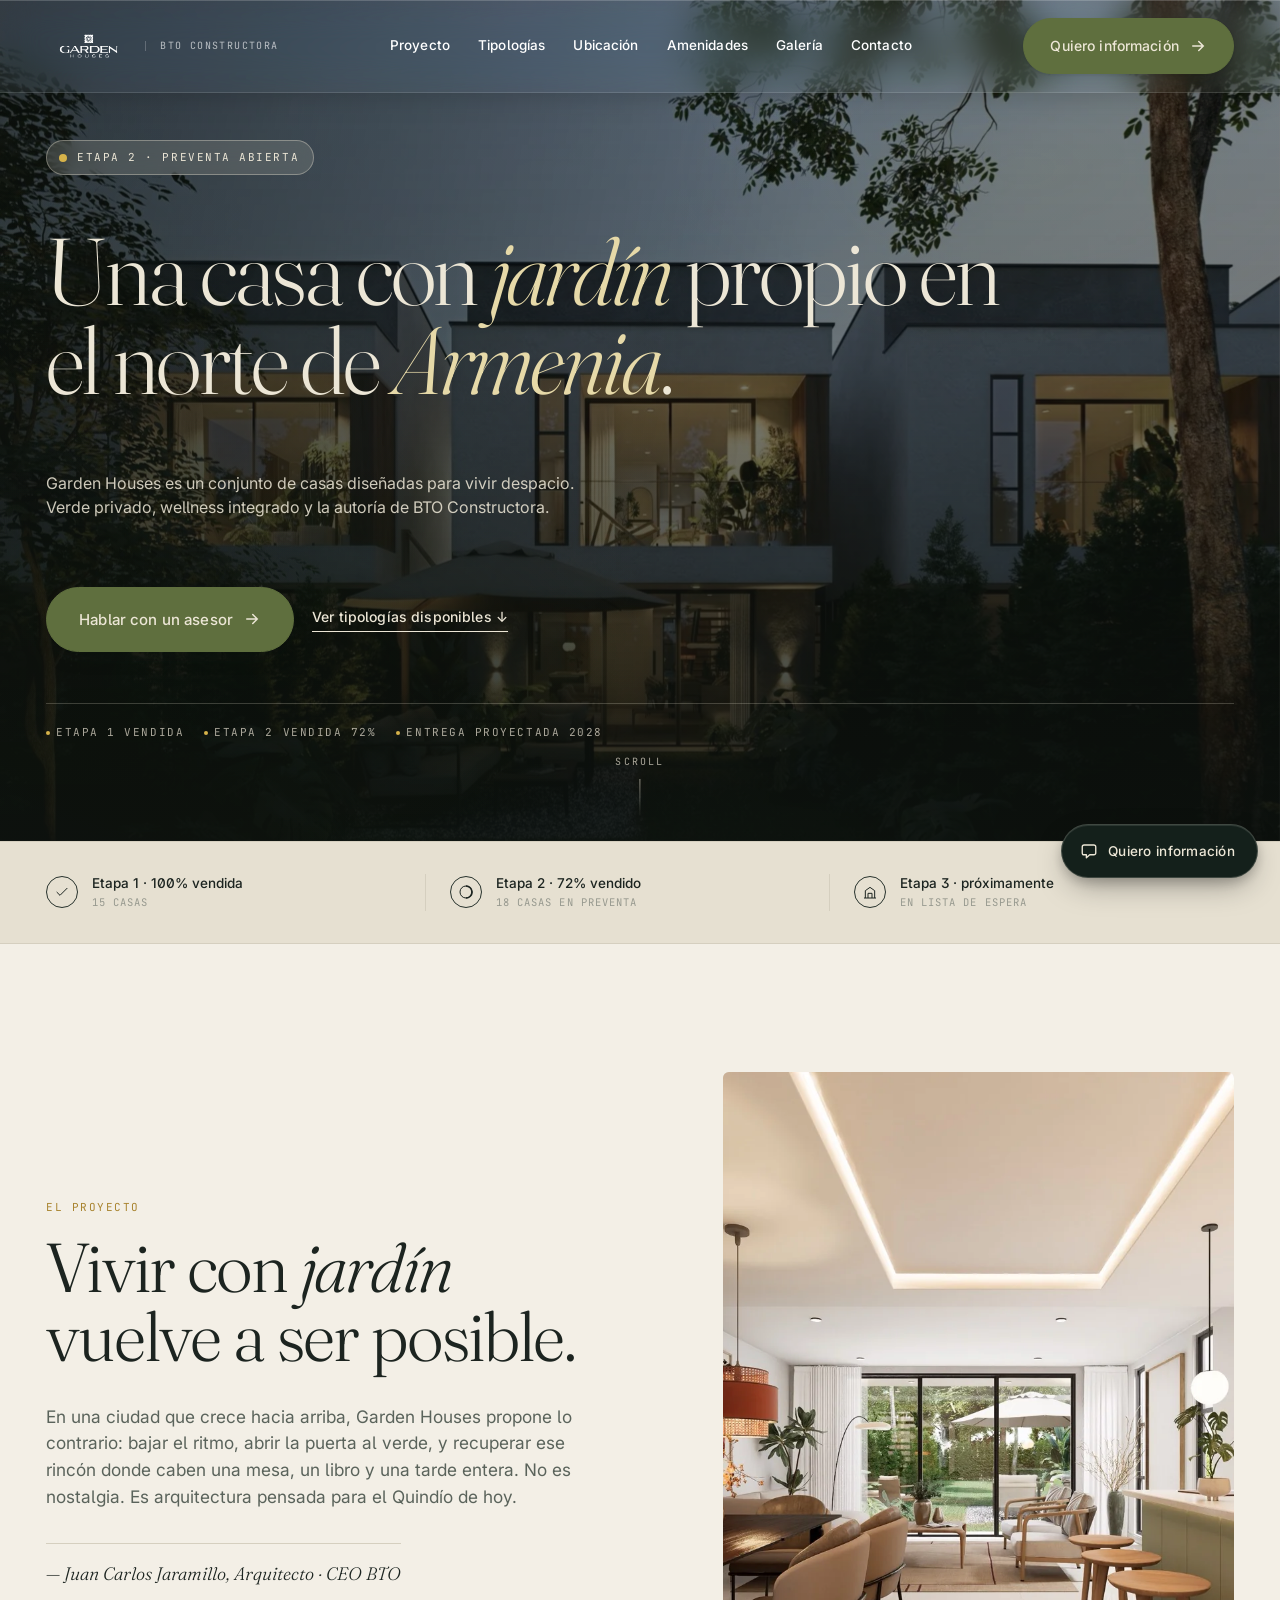
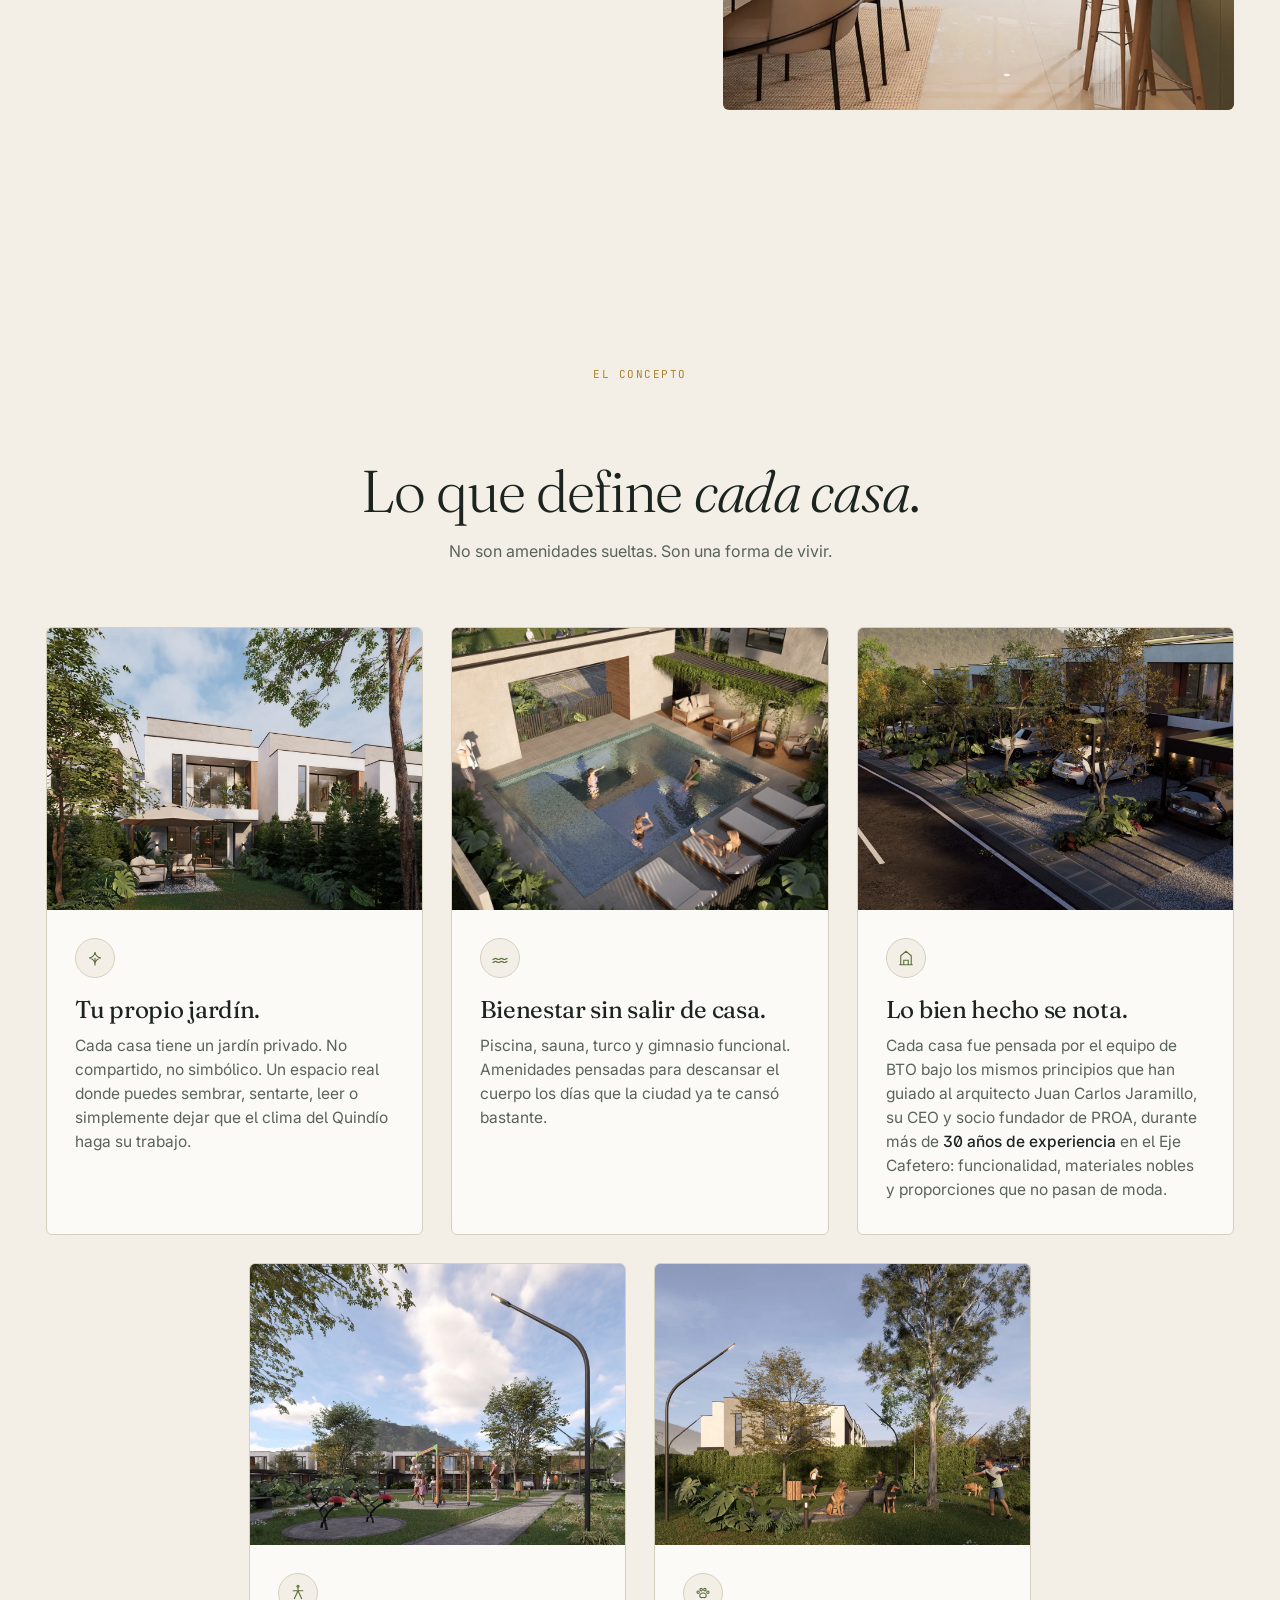
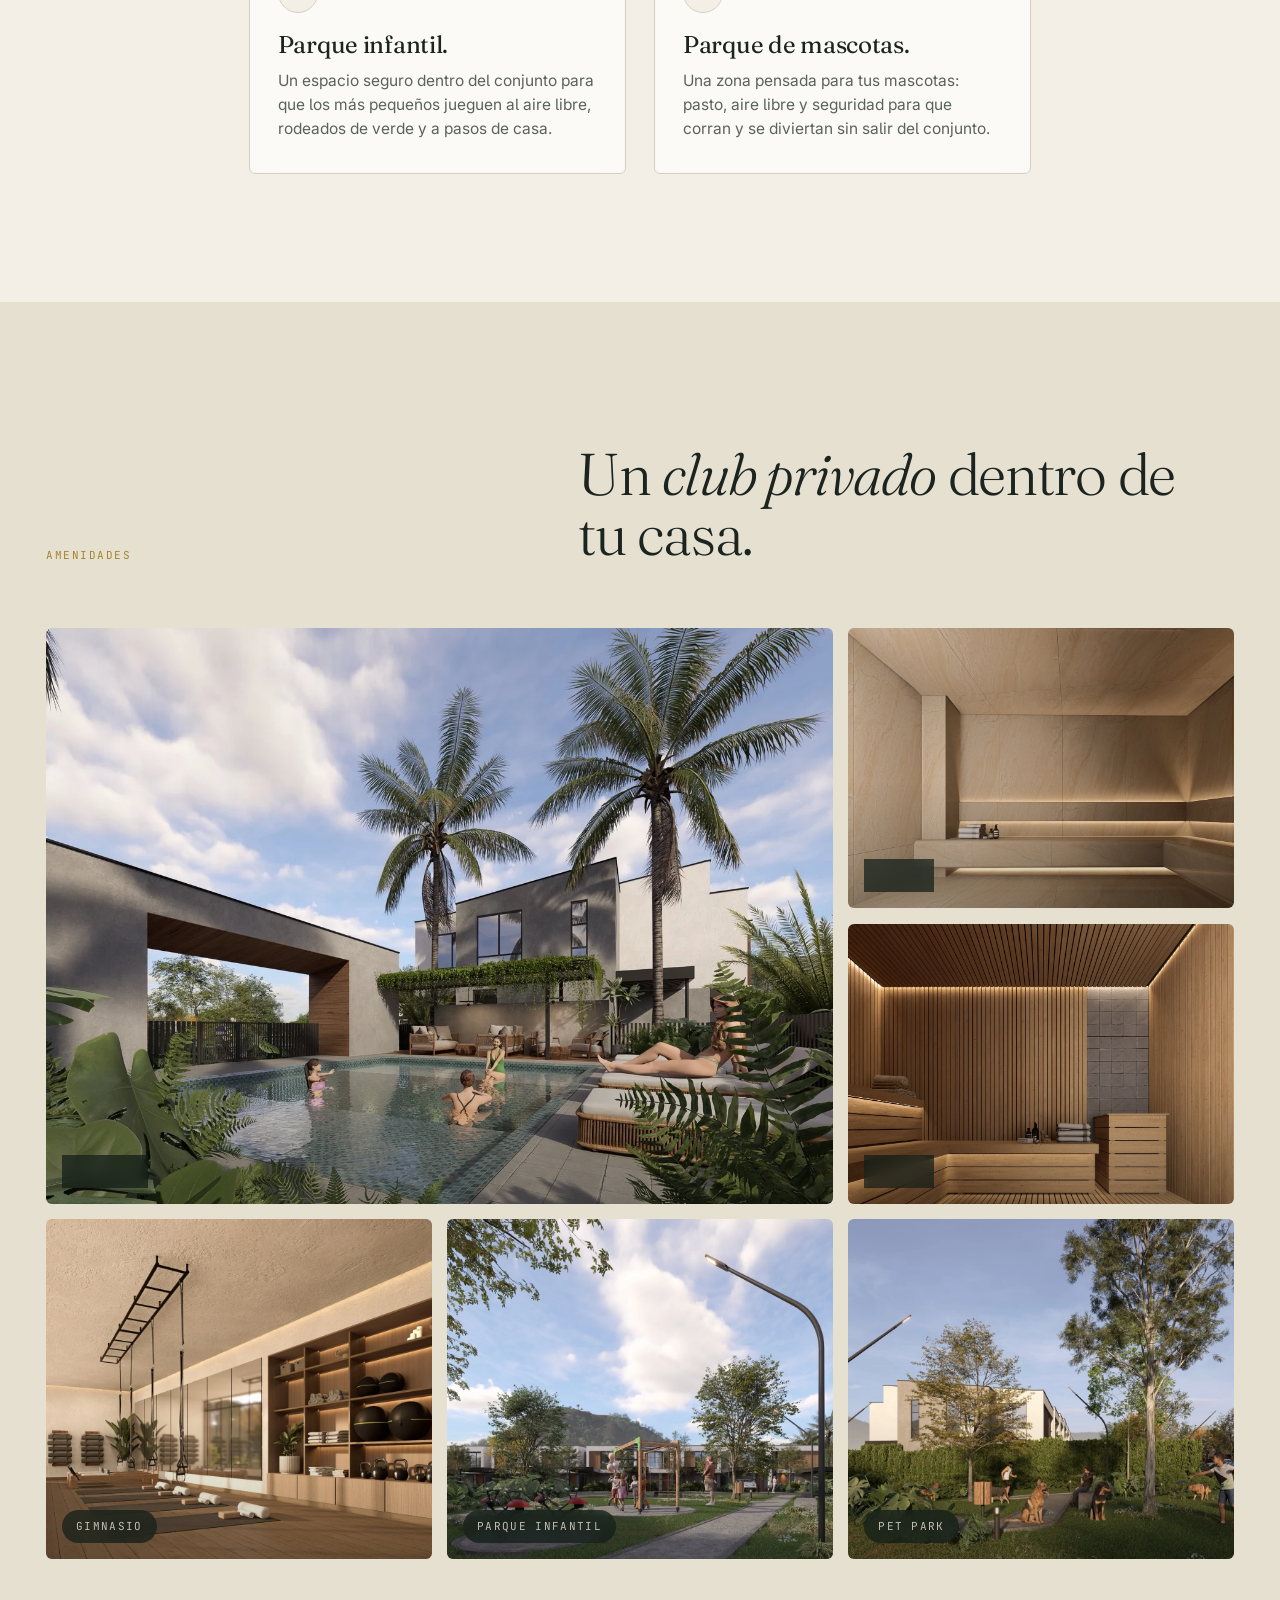
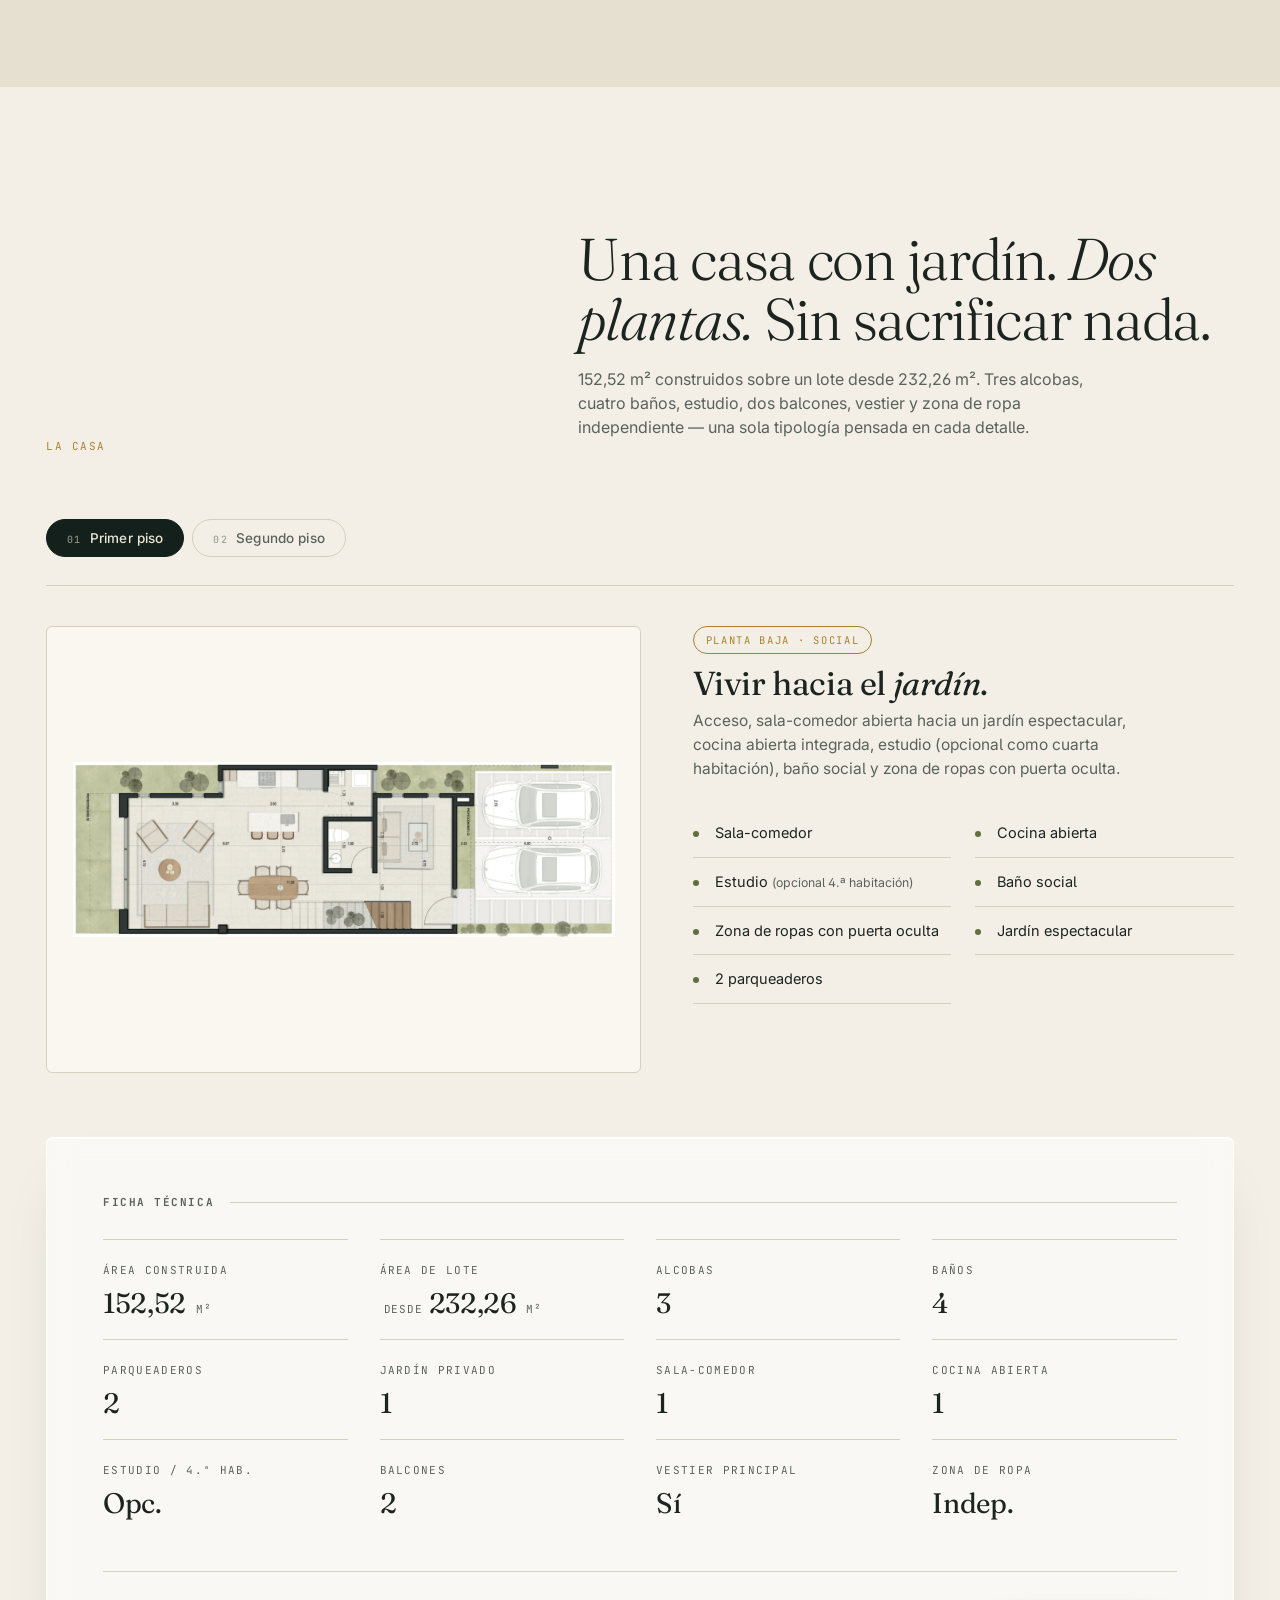
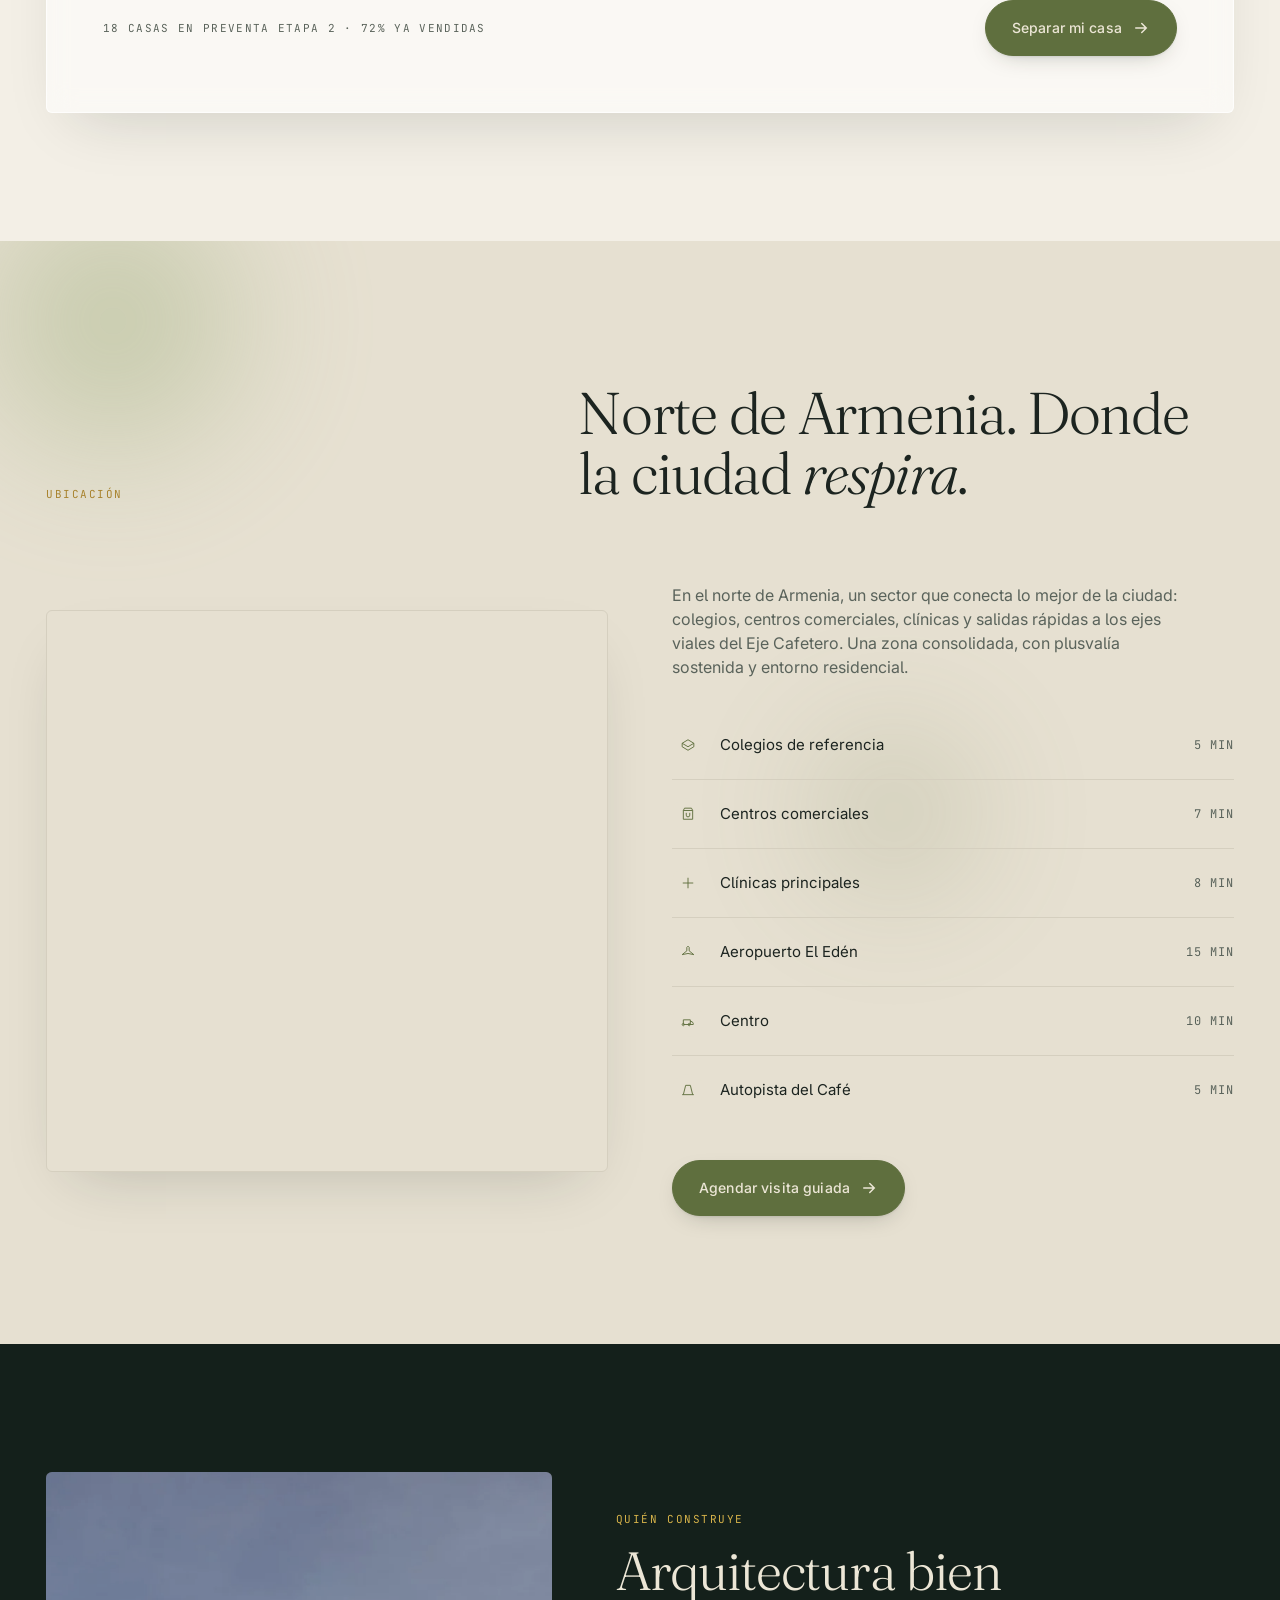
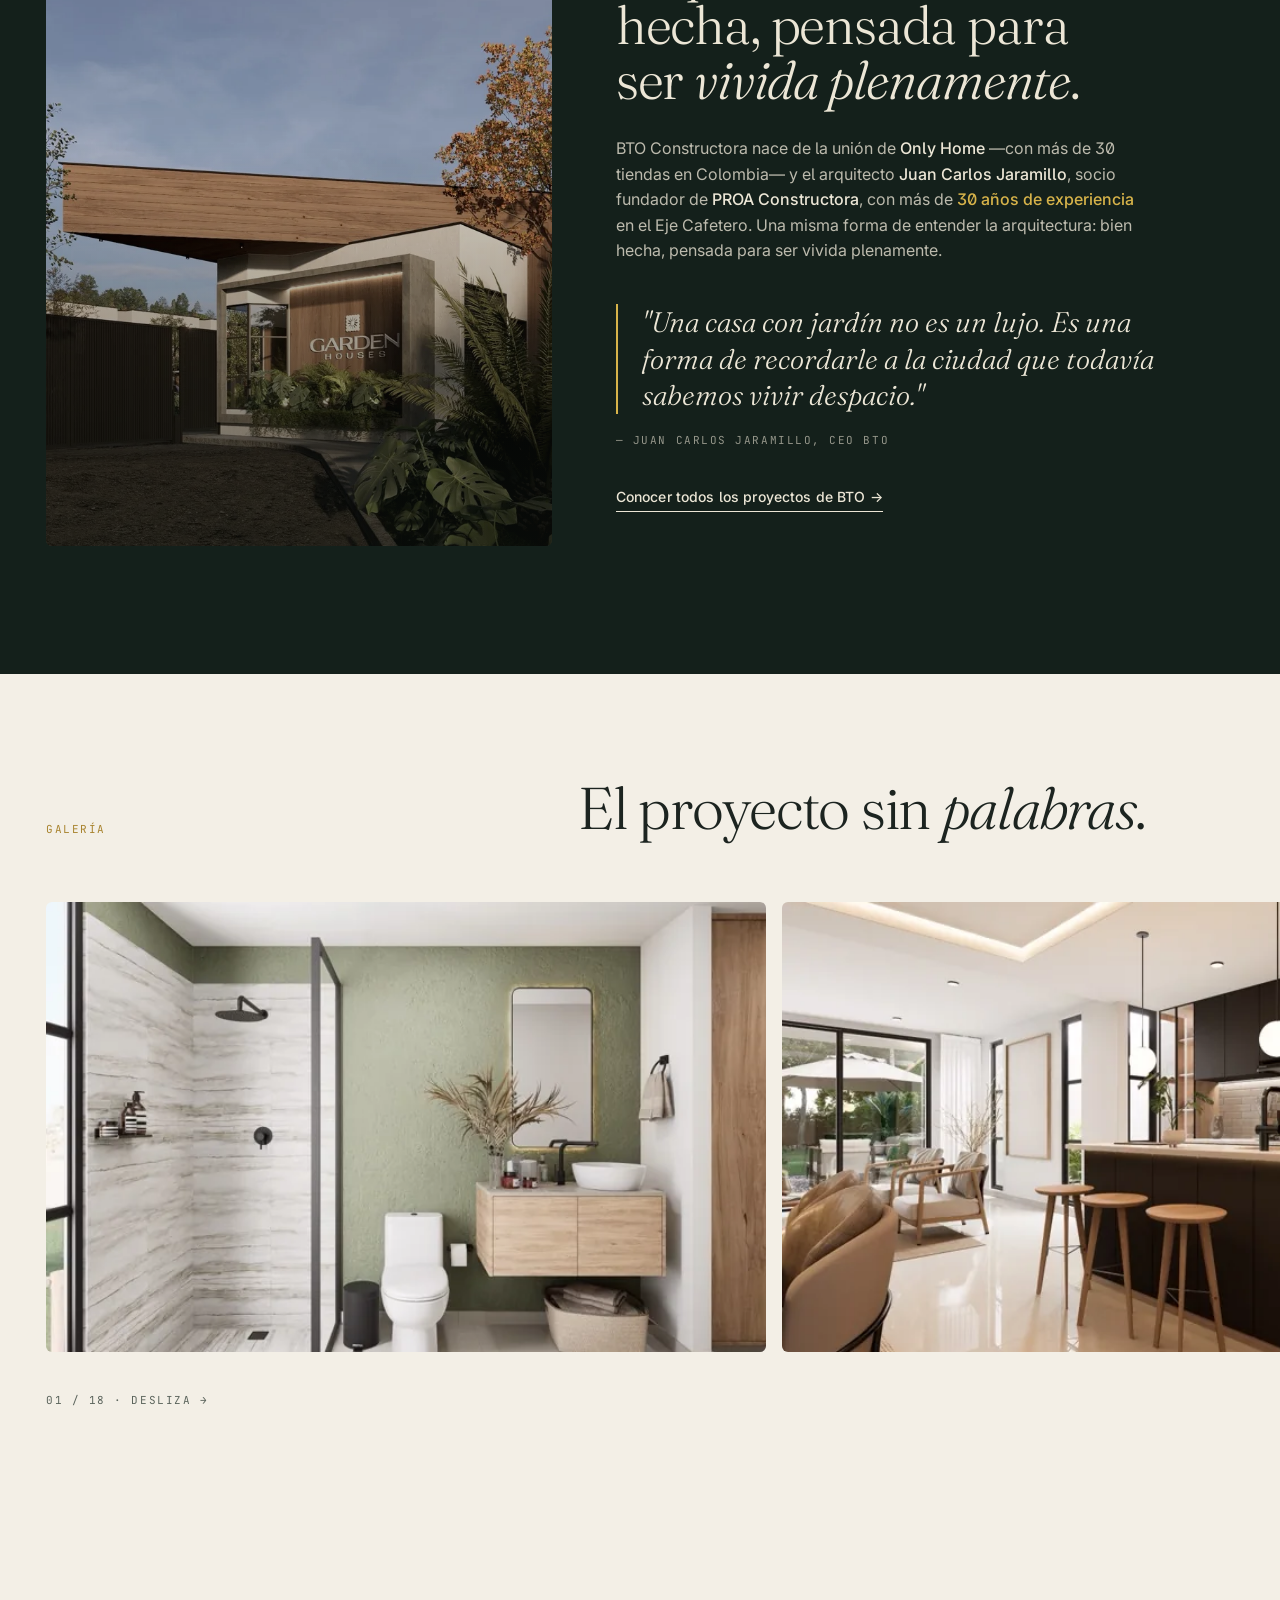
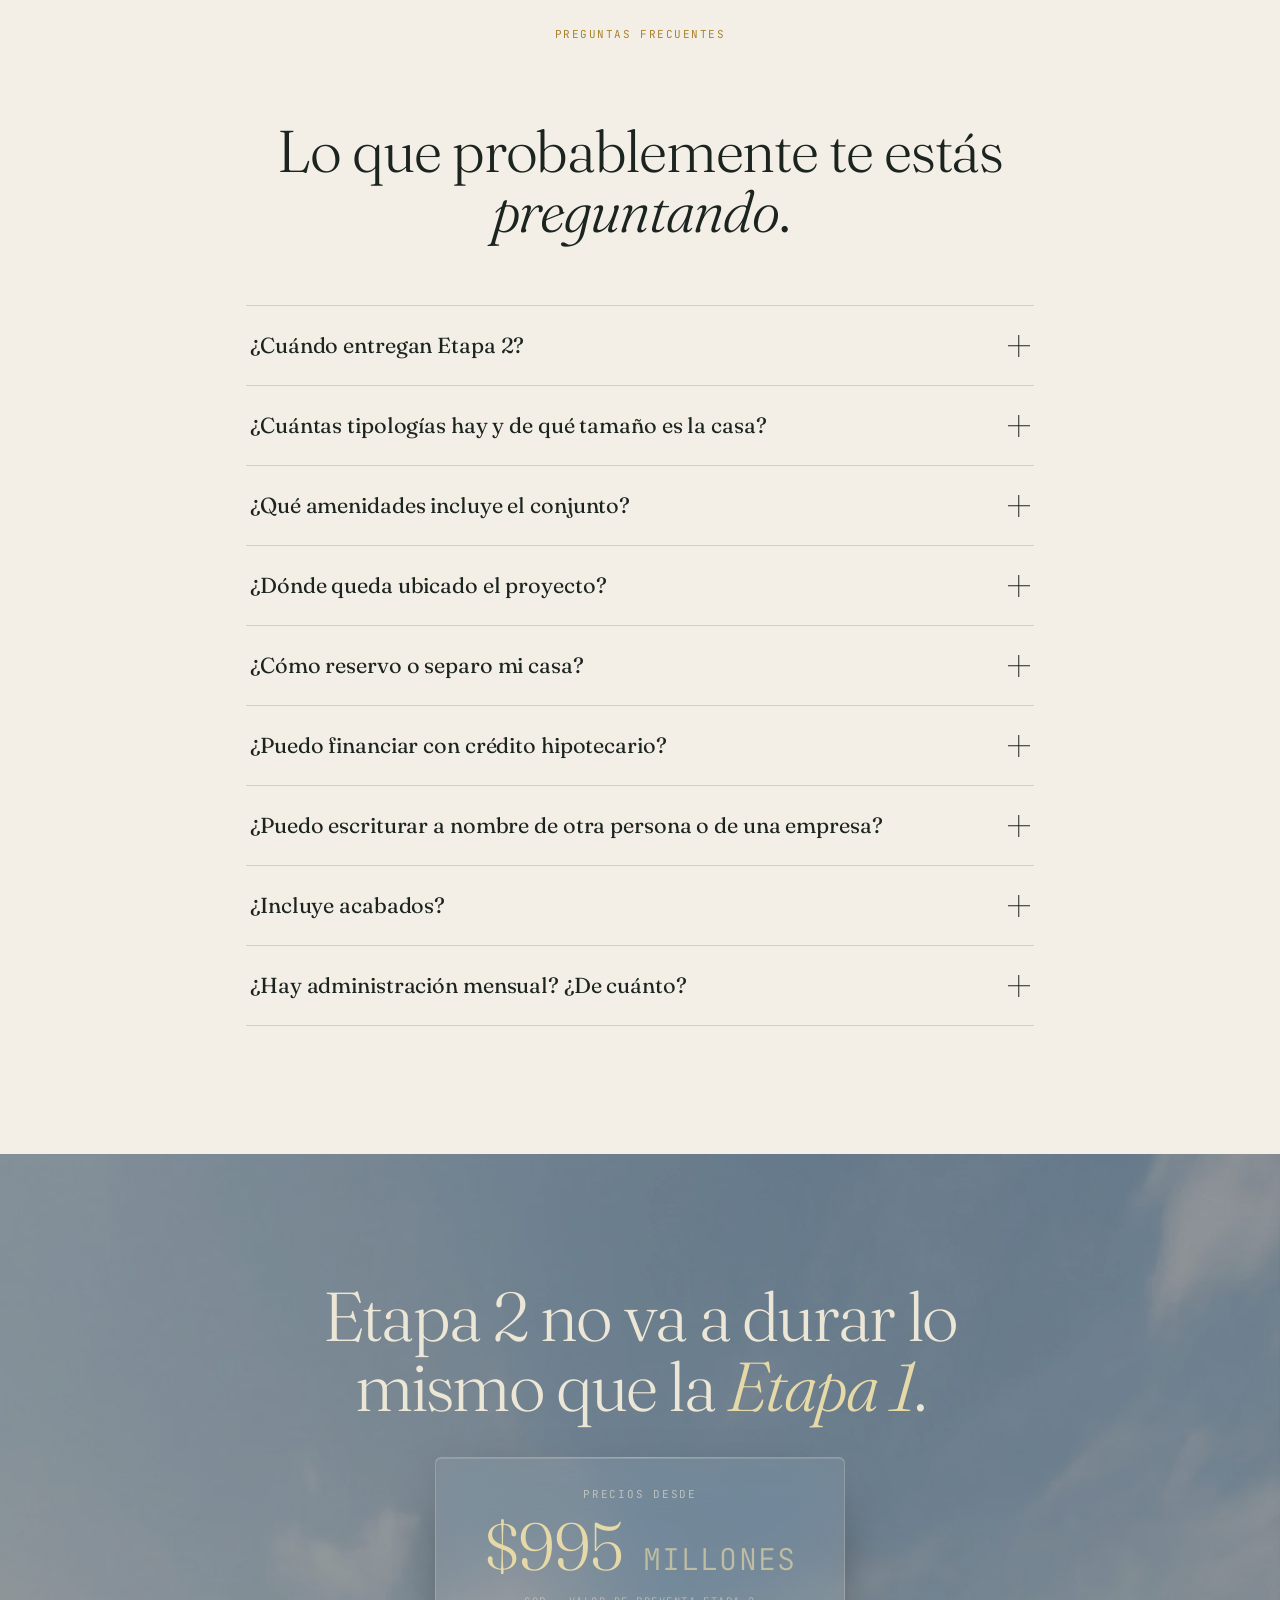
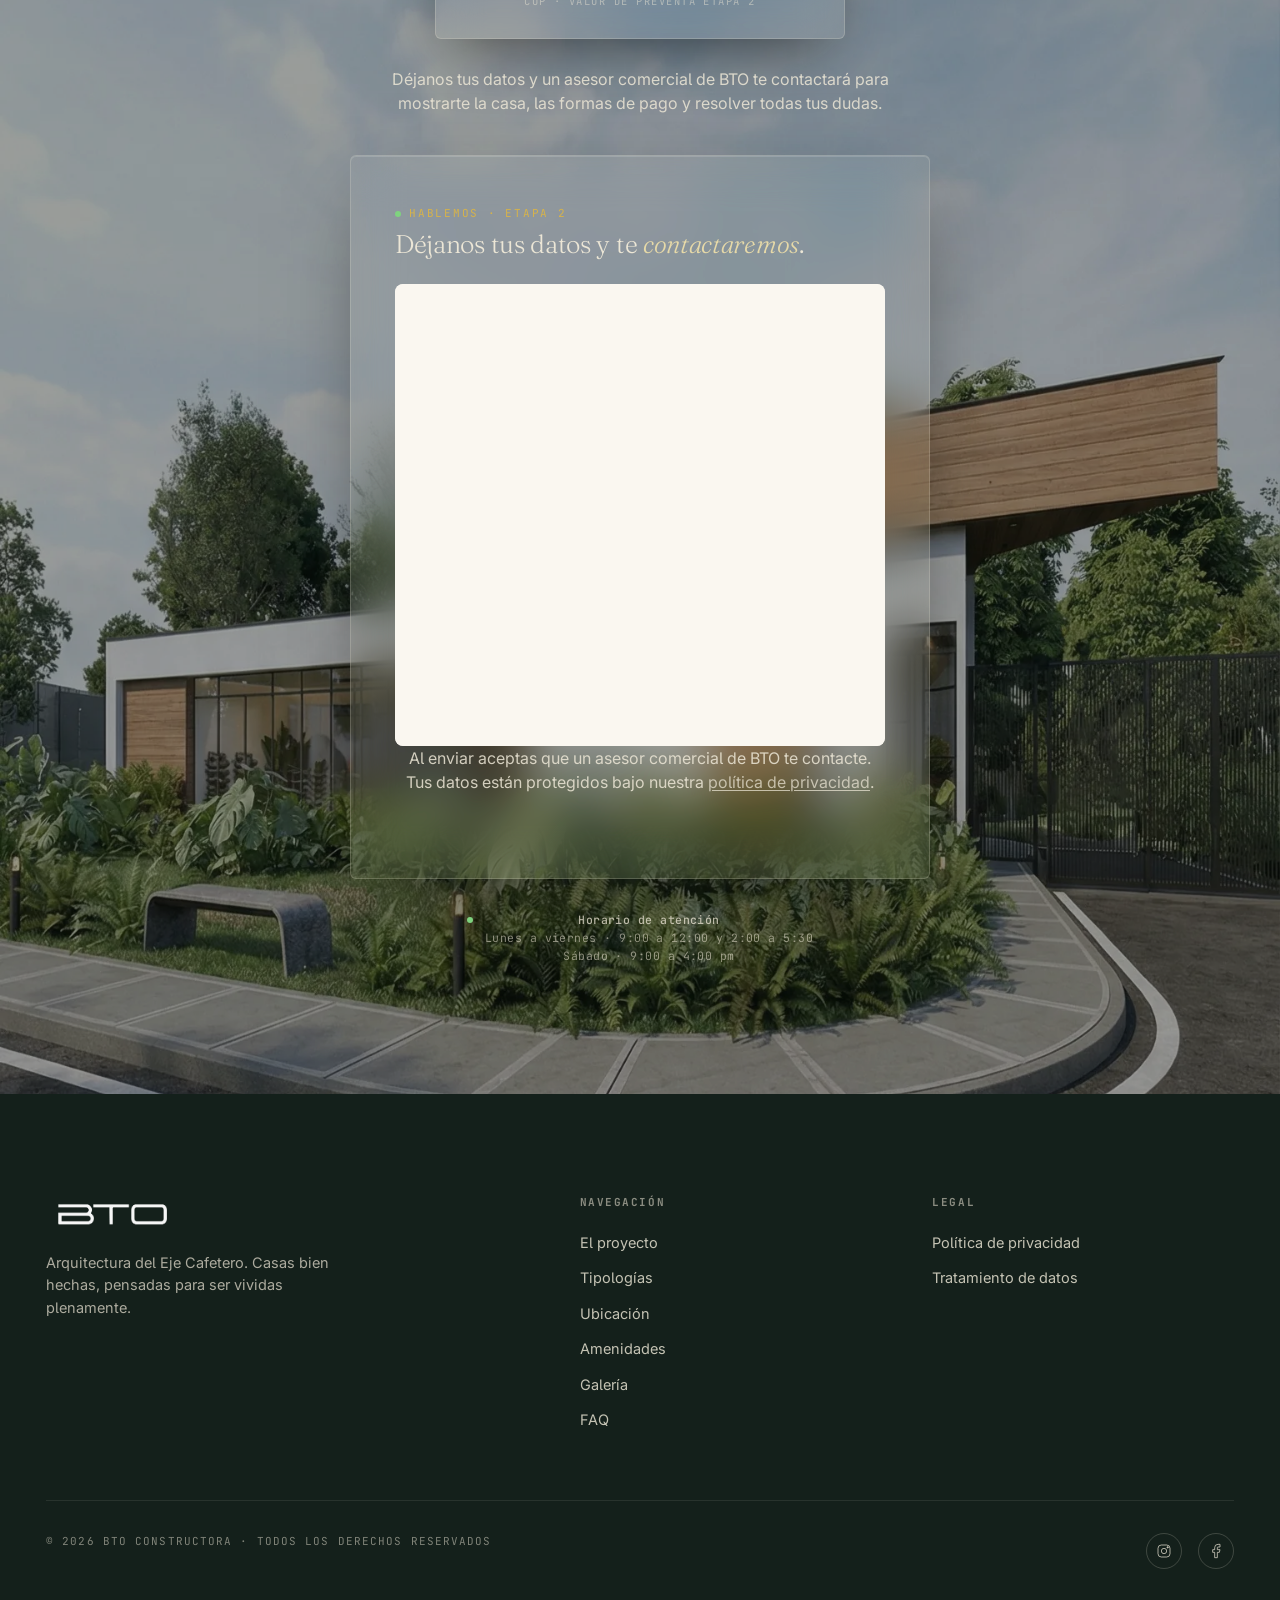
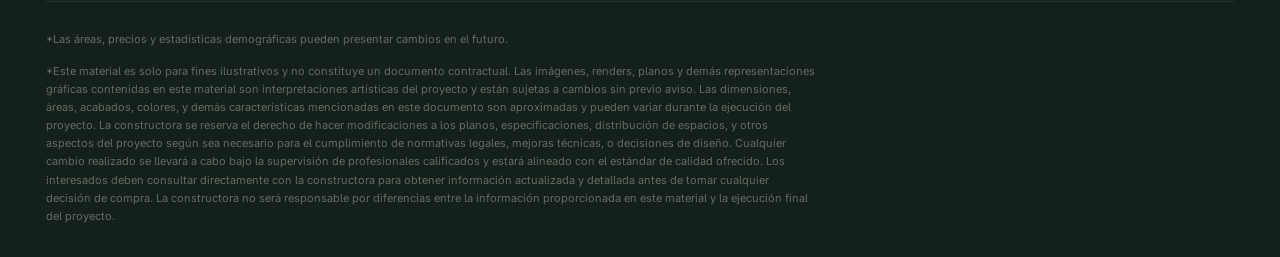
==== index.html @ f29672e1 "CTA final: quitar linea de garantias (licencia, etapa 1, 30 anos PROA) Co-Authored-By: Claude Opus 4" ====
<!doctype html>
<html lang="es-CO">
<head>
<meta charset="utf-8" />
<meta name="viewport" content="width=device-width, initial-scale=1" />
<title>Garden Houses — Casas con jardín propio · Norte de Armenia · BTO Constructora</title>
<meta name="description" content="Garden Houses es un conjunto de casas con jardín privado y wellness integrado en el norte de Armenia. Etapa 2 en preventa. Licencia aprobada · Entrega 2028.">
<meta name="theme-color" content="#14201B">

<meta property="og:title" content="Garden Houses — Una casa con jardín propio en el norte de Armenia">
<meta property="og:description" content="Casas de BTO Constructora. Etapa 2 en preventa. Entrega 2028.">
<meta property="og:type" content="website">

<link rel="preconnect" href="https://fonts.googleapis.com">
<link rel="preconnect" href="https://fonts.gstatic.com" crossorigin>
<link href="https://fonts.googleapis.com/css2?family=Fraunces:ital,opsz,wght@0,9..144,300;0,9..144,400;0,9..144,500;1,9..144,300;1,9..144,400&family=Inter:wght@400;500;600&family=JetBrains+Mono:wght@400;500&display=swap" rel="stylesheet">
<link rel="stylesheet" href="assets/style-system.css">

<style>
  /* ========== LAYOUT BASE ========== */
  html { scroll-behavior: smooth; }
  body { min-height: 100vh; }
  ::selection { background: var(--accent); color: var(--on-dark); }
  :focus-visible { outline: 2px solid var(--accent); outline-offset: 3px; border-radius: 2px; }

  .page-wrap { padding-inline: clamp(20px, 3.6vw, 72px); }
  section { scroll-margin-top: 96px; }

  /* ========== NAV (glass transparente · letras blancas) ========== */
  .nav {
    position: fixed; top: 0; left: 0; right: 0; z-index: 50;
    backdrop-filter: blur(18px) saturate(1.4);
    -webkit-backdrop-filter: blur(18px) saturate(1.4);
    background: rgba(255, 255, 255, 0.04);
    border-bottom: 1px solid rgba(255, 255, 255, 0.12);
    box-shadow:
      inset 0 1px 0 rgba(255, 255, 255, 0.18),
      0 8px 32px -12px rgba(0, 0, 0, 0.25);
    transition: background .35s var(--e-out), border-color .35s var(--e-out), box-shadow .35s var(--e-out);
  }
  .nav.scrolled {
    background: rgba(14, 19, 15, 0.32);
    border-bottom-color: rgba(255, 255, 255, 0.14);
    box-shadow:
      inset 0 1px 0 rgba(255, 255, 255, 0.15),
      0 16px 40px -18px rgba(0, 0, 0, 0.35);
  }
  body.gh { padding-top: 0; }

  /* Nav contents — blanco */
  .nav .brand { color: #FFFFFF; }
  .nav .brand-mark {
    background: rgba(255, 255, 255, 0.14);
    color: #FFFFFF;
    border: 1px solid rgba(255, 255, 255, 0.22);
    backdrop-filter: blur(8px);
  }
  .nav .brand-txt .b1 { color: #FFFFFF; }
  .nav .brand-txt .b2 { color: rgba(255, 255, 255, 0.65); }
  .nav .nav-links a { color: #FFFFFF; }
  .nav .nav-links a:hover { color: #E6D9A8; }
  .nav .nav-links a::after { background: #E6D9A8; }
  .nav .nav-toggle {
    border-color: rgba(255, 255, 255, 0.25);
    background: rgba(255, 255, 255, 0.06);
  }
  .nav .nav-toggle span,
  .nav .nav-toggle span::before,
  .nav .nav-toggle span::after { background: #FFFFFF; }
  .nav-mobile {
    background: rgba(14, 19, 15, 0.85);
    backdrop-filter: blur(22px) saturate(1.4);
    -webkit-backdrop-filter: blur(22px) saturate(1.4);
    border-top-color: rgba(255, 255, 255, 0.1);
  }
  .nav-mobile a {
    color: #FFFFFF;
    border-bottom-color: rgba(255, 255, 255, 0.12);
  }
  .nav-mobile a:hover { color: #E6D9A8; }
  .nav-inner {
    display: grid; grid-template-columns: auto 1fr auto;
    align-items: center; gap: 24px;
    padding: 18px clamp(20px, 3.6vw, 72px);
  }
  .brand {
    display: flex; align-items: center; gap: 14px;
    text-decoration: none; color: var(--ink);
  }
  .brand-logo {
    height: 44px; width: auto; display: block;
    filter: brightness(0) invert(1);
    transition: filter .35s var(--e-out);
  }
  .nav.scrolled .brand-logo { filter: brightness(0) invert(1); }
  .brand-txt { display: flex; flex-direction: column; line-height: 1; padding-left: 14px; border-left: 1px solid rgba(255,255,255,.22); }
  .brand-txt .b1 { font-family: var(--f-display); font-size: 18px; font-weight: 400; letter-spacing: -.01em; }
  .brand-txt .b2 { font-family: var(--f-mono); font-size: 10px; letter-spacing: .14em; text-transform: uppercase; color: var(--ink-muted); }
  @media (max-width: 540px) {
    .brand-logo { height: 36px; }
    .brand-txt { display: none; }
  }

  .nav-links { display: flex; gap: 28px; justify-self: center; }
  .nav-links a {
    font-family: var(--f-sans); font-size: 13.5px; font-weight: 500;
    color: var(--ink); text-decoration: none;
    letter-spacing: .01em; position: relative; padding: 4px 0;
    transition: color .2s var(--e-out);
  }
  .nav-links a::after {
    content: ""; position: absolute; left: 0; right: 0; bottom: -2px; height: 1px;
    background: var(--accent); transform: scaleX(0); transform-origin: left;
    transition: transform .25s var(--e-out);
  }
  .nav-links a:hover { color: var(--accent); }
  .nav-links a:hover::after { transform: scaleX(1); }

  .nav-cta { display: inline-flex; align-items: center; gap: 8px; }
  .nav-toggle {
    display: none; width: 40px; height: 40px;
    border: 1px solid var(--line); background: transparent;
    border-radius: 999px; cursor: pointer;
    align-items: center; justify-content: center;
  }
  .nav-toggle span, .nav-toggle span::before, .nav-toggle span::after {
    content:""; display:block; width: 16px; height: 1.5px; background: var(--ink);
    position: relative; transition: transform .3s var(--e-out);
  }
  .nav-toggle span::before { position: absolute; top: -5px; left: 0; width: 16px; }
  .nav-toggle span::after { position: absolute; top: 5px; left: 0; width: 16px; }

  @media (max-width: 960px) {
    .nav-inner { grid-template-columns: auto 1fr auto; }
    .nav-links { display: none; }
    .nav-toggle { display: inline-flex; }
    .nav-cta .btn-label-full { display: none; }
  }

  .nav-mobile {
    display: none; padding: 16px clamp(20px, 3.6vw, 72px) 24px;
    border-top: 1px solid var(--line);
    background: var(--bg);
  }
  .nav-mobile.open { display: block; }
  .nav-mobile a {
    display: block; padding: 12px 0;
    font-family: var(--f-display); font-size: 22px; font-weight: 400;
    color: var(--ink); text-decoration: none;
    border-bottom: 1px solid var(--line);
  }
  .nav-mobile a:last-child { border-bottom: 0; }

  /* ========== BUTTONS ========== */
  .btn-olive {
    display: inline-flex; align-items: center; gap: 10px;
    padding: 16px 26px;
    font-family: var(--f-sans); font-size: 14px; font-weight: 500;
    letter-spacing: 0.01em;
    color: var(--on-dark); background: var(--accent);
    border: 1px solid var(--accent); border-radius: 999px;
    text-decoration: none; cursor: pointer;
    transition: transform .25s var(--e-out), background .25s var(--e-out), box-shadow .25s var(--e-out);
    box-shadow: 0 1px 2px rgba(20,32,27,.08), 0 8px 24px -12px rgba(20,32,27,.35);
  }
  .btn-olive:hover { background: var(--accent-2); border-color: var(--accent-2); transform: translateY(-1px); }
  .btn-olive.lg { padding: 20px 32px; font-size: 15px; }
  .btn-olive svg { width: 18px; height: 18px; flex-shrink: 0; }

  .btn-line {
    display: inline-flex; align-items: baseline; gap: 8px;
    color: var(--ink); text-decoration: none;
    font-family: var(--f-sans); font-size: 14px; font-weight: 500;
    letter-spacing: .01em;
    border-bottom: 1px solid var(--ink);
    padding-bottom: 3px;
    transition: color .2s var(--e-out), border-color .2s var(--e-out);
  }
  .btn-line:hover { color: var(--accent); border-color: var(--accent); }
  .on-dark-txt { color: var(--on-dark) !important; border-color: var(--on-dark) !important; }
  .on-dark-txt:hover { color: var(--bg-soft) !important; border-color: var(--bg-soft) !important; }

  /* ========== HERO ========== */
  .hero {
    position: relative; min-height: min(92vh, 900px);
    display: flex; align-items: flex-end;
    color: var(--on-dark);
    overflow: hidden;
  }
  .hero-bg { position: absolute; inset: 0; z-index: 0; }
  .hero-img {
    position: absolute; inset: 0;
    background-image: url("img/59_FACHADA-POSTERIOR.webp");
    background-size: cover; background-position: center;
    background-color: #2E3A2B;
    animation: heroZoom 14s var(--e-out) forwards;
    will-change: transform;
  }
  @keyframes heroZoom {
    from { transform: scale(1.1); }
    to { transform: scale(1); }
  }

  /* Fill-cover image helper (replaces .placeholder-img) */
  .img-cover {
    position: absolute; inset: 0;
    width: 100%; height: 100%;
    object-fit: cover; object-position: center;
    display: block;
  }
  .hero-veil {
    position: absolute; inset: 0;
    background:
      linear-gradient(180deg, rgba(14,19,15,.45) 0%, rgba(14,19,15,.55) 45%, rgba(14,19,15,.85) 100%),
      linear-gradient(100deg, rgba(14,19,15,.55), transparent 60%);
  }
  .hero-veil::after {
    content: ""; position: absolute; inset: 0;
    background:
      radial-gradient(60% 50% at 20% 80%, rgba(95,111,62,.25), transparent 60%),
      radial-gradient(50% 40% at 80% 20%, rgba(215,179,74,.12), transparent 60%);
    mix-blend-mode: soft-light;
  }
  .hero-inner {
    position: relative; z-index: 2;
    width: 100%;
    padding: 140px clamp(20px, 3.6vw, 72px) 100px;
    display: grid; gap: clamp(32px, 4vw, 56px);
  }

  .hero-badge {
    display: inline-flex; align-items: center; gap: 10px;
    padding: 8px 14px 8px 12px;
    background: rgba(236, 230, 214, 0.14);
    border: 1px solid rgba(236, 230, 214, 0.36);
    backdrop-filter: blur(8px);
    border-radius: 999px;
    font-family: var(--f-mono); font-size: 11px; letter-spacing: .14em; text-transform: uppercase;
    color: var(--on-dark);
    width: max-content;
  }
  .hero-badge .pulse {
    width: 8px; height: 8px; border-radius: 50%; background: #D7B34A;
    box-shadow: 0 0 0 0 rgba(215,179,74,.7);
    animation: pulse 2.2s var(--e-out) infinite;
  }
  @keyframes pulse {
    0%   { box-shadow: 0 0 0 0 rgba(215,179,74,.55); }
    70%  { box-shadow: 0 0 0 10px rgba(215,179,74,0); }
    100% { box-shadow: 0 0 0 0 rgba(215,179,74,0); }
  }

  .hero h1 {
    margin: 0; font-family: var(--f-display);
    font-weight: 300; font-size: clamp(48px, 7.4vw, 124px);
    line-height: .94; letter-spacing: -.028em;
    max-width: 18ch;
  }
  .hero h1 em { font-style: italic; font-weight: 300; color: #E6D9A8; }
  .hero-sub {
    max-width: 56ch; font-size: clamp(16px, 1.2vw, 19px);
    line-height: 1.5; color: rgba(236,230,214,.86);
  }
  .hero-actions { display: flex; flex-wrap: wrap; gap: 18px; align-items: center; }
  .hero-meta {
    font-family: var(--f-mono); font-size: 11px; letter-spacing: .14em; text-transform: uppercase;
    color: rgba(236,230,214,.7);
    padding-top: 20px; border-top: 1px solid rgba(236,230,214,.22);
    display: flex; gap: 20px; flex-wrap: wrap;
  }
  .hero-meta span { display: inline-flex; align-items: center; gap: 6px; }
  .hero-meta i { width: 4px; height: 4px; border-radius: 50%; background: #D7B34A; display: inline-block; }

  .scroll-cue {
    position: absolute; left: 50%; bottom: 24px; transform: translateX(-50%);
    font-family: var(--f-mono); font-size: 10px; letter-spacing: .22em; text-transform: uppercase;
    color: rgba(236,230,214,.7);
    display: flex; flex-direction: column; align-items: center; gap: 10px;
    z-index: 2;
  }
  .scroll-cue .line { width: 1px; height: 38px; background: linear-gradient(180deg, rgba(236,230,214,.6), transparent); animation: drop 2.6s var(--e-in-out) infinite; }
  @keyframes drop {
    0%, 100% { transform: scaleY(.3); transform-origin: top; opacity: .3; }
    50% { transform: scaleY(1); opacity: 1; }
  }

  /* ========== CONFIDENCE BAR ========== */
  .confidence {
    background: var(--bg-soft);
    border-top: 1px solid var(--line);
    border-bottom: 1px solid var(--line);
  }
  .confidence-row {
    display: grid; grid-template-columns: repeat(4, 1fr);
    padding: 26px clamp(20px, 3.6vw, 72px);
    gap: 24px;
  }
  .confidence-row-3 { grid-template-columns: repeat(3, 1fr); padding: 32px clamp(20px, 3.6vw, 72px); }
  .confidence-item {
    display: flex; align-items: center; gap: 14px;
    padding-right: 24px; border-right: 1px solid var(--line);
    font-size: 13.5px; line-height: 1.35; color: var(--ink-muted);
  }
  .confidence-item:last-child { border-right: 0; padding-right: 0; }
  .confidence-item strong { color: var(--ink); font-weight: 500; }
  .confidence-item .ci-sub {
    font-family: var(--f-mono); font-size: 10.5px; letter-spacing: .1em; text-transform: uppercase;
    color: var(--ink-faint); display: inline-block; margin-top: 3px;
  }
  .confidence-icon {
    width: 32px; height: 32px; flex-shrink: 0;
    border: 1px solid var(--line-dark); border-radius: 50%;
    display: inline-flex; align-items: center; justify-content: center;
    color: var(--ink);
  }
  @media (max-width: 860px) {
    .confidence-row { grid-template-columns: 1fr 1fr; row-gap: 18px; }
    .confidence-item:nth-child(2) { border-right: 0; }
    .confidence-item { border-bottom: 1px solid var(--line); padding-bottom: 18px; }
    .confidence-item:nth-last-child(-n+2) { border-bottom: 0; padding-bottom: 0; }
  }
  @media (max-width: 520px) {
    .confidence-row { grid-template-columns: 1fr; }
    .confidence-item { border-right: 0 !important; border-bottom: 1px solid var(--line); padding-bottom: 16px; }
    .confidence-item:last-child { border-bottom: 0; padding-bottom: 0; }
  }

  /* ========== SECTION SHELL ========== */
  .section { padding: clamp(80px, 10vw, 160px) 0; }
  .section-sm { padding: clamp(60px, 7vw, 100px) 0; }
  .eyebrow-gold { color: var(--gold); }
  .section-head {
    display: grid; grid-template-columns: minmax(0, 1fr) minmax(0, 1.4fr);
    gap: clamp(32px, 5vw, 80px); align-items: end;
    padding: 0 clamp(20px, 3.6vw, 72px);
    margin-bottom: clamp(40px, 5vw, 72px);
  }
  .section-head.center { grid-template-columns: 1fr; text-align: center; justify-items: center; }
  @media (max-width: 780px){ .section-head { grid-template-columns: 1fr; } }
  .section-title {
    font-family: var(--f-display); font-weight: 300;
    font-size: clamp(36px, 4.6vw, 68px); line-height: 1.02;
    letter-spacing: -.022em; margin: 14px 0 0; max-width: 18ch;
  }
  .section-title em { font-style: italic; }
  .section-head.center .section-title { max-width: 22ch; }
  .section-lead {
    color: var(--ink-muted); font-size: clamp(16px, 1.2vw, 19px);
    line-height: 1.5; max-width: 52ch;
  }

  /* ========== 03 · INTRO NARRATIVA ========== */
  .narrative {
    display: grid; grid-template-columns: 1.2fr 1fr;
    gap: clamp(40px, 5vw, 80px);
    padding: 0 clamp(20px, 3.6vw, 72px);
    align-items: center;
  }
  @media (max-width: 860px){ .narrative { grid-template-columns: 1fr; } }
  .narrative-text h2 {
    font-family: var(--f-display); font-weight: 300;
    font-size: clamp(40px, 5.4vw, 80px); line-height: 1; letter-spacing: -.025em;
    margin: 16px 0 32px; max-width: 14ch;
  }
  .narrative-text h2 em { font-style: italic; }
  .narrative-text p {
    font-size: clamp(17px, 1.35vw, 21px);
    line-height: 1.55; color: var(--ink-muted); max-width: 52ch;
    margin: 0 0 32px;
  }
  .narrative-sig {
    font-family: var(--f-display); font-style: italic; font-weight: 300;
    font-size: 18px; color: var(--ink);
    padding-top: 16px; border-top: 1px solid var(--line); width: max-content;
  }
  .narrative-img {
    position: relative; aspect-ratio: 4/5; border-radius: var(--radius-md);
    overflow: hidden; background: var(--bg-soft);
  }

  /* ========== 04 · UBICACIÓN ========== */
  .location {
    display: grid; grid-template-columns: 1fr 1fr;
    gap: clamp(40px, 5vw, 80px);
    padding: 0 clamp(20px, 3.6vw, 72px);
    align-items: center;
  }
  @media (max-width: 860px){ .location { grid-template-columns: 1fr; } }
  .map-frame {
    position: relative; aspect-ratio: 1/1; border-radius: var(--radius-md);
    background: var(--bg-soft); overflow: hidden;
    border: 1px solid var(--line);
    box-shadow: 0 24px 60px -28px rgba(20, 32, 27, 0.22);
  }
  .map-svg { width: 100%; height: 100%; display: block; }
  .map-embed {
    width: 100%; height: 100%; display: block;
    filter: saturate(.85) contrast(1.02);
  }
  .location-list { list-style: none; padding: 0; margin: 32px 0 0; }
  .location-list li {
    display: grid; grid-template-columns: 32px 1fr auto;
    align-items: center; gap: 16px;
    padding: 18px 0; border-bottom: 1px solid var(--line);
    font-size: 15px;
  }
  .location-list li:last-child { border-bottom: 0; }
  .location-list .ic {
    width: 32px; height: 32px; border-radius: 50%;
    background: var(--bg-soft); color: var(--accent);
    display: inline-flex; align-items: center; justify-content: center;
    font-size: 14px;
  }
  .location-list .time {
    font-family: var(--f-mono); font-size: 12px; letter-spacing: .08em;
    color: var(--ink-muted); text-transform: uppercase;
  }

  /* ========== 05 · CONCEPTO (3 TARJETAS) ========== */
  .concept-grid {
    display: flex; flex-wrap: wrap; justify-content: center;
    gap: clamp(20px, 2.2vw, 36px);
    padding: 0 clamp(20px, 3.6vw, 72px);
  }
  .concept-grid > .concept-card {
    flex: 0 1 calc((100% - 2 * clamp(20px, 2.2vw, 36px)) / 3);
  }
  @media (max-width: 860px){
    .concept-grid > .concept-card { flex-basis: 100%; }
  }
  .concept-card {
    background: #fff; border: 1px solid var(--line); border-radius: var(--radius-md);
    padding: 0; overflow: hidden;
    display: flex; flex-direction: column;
    transition: transform .3s var(--e-out), box-shadow .3s var(--e-out);
  }
  .concept-card:hover { transform: translateY(-3px); box-shadow: 0 20px 40px -24px rgba(20,32,27,.22); }
  .concept-img { position: relative; aspect-ratio: 4/3; }
  .concept-body { padding: 28px 28px 32px; display: flex; flex-direction: column; flex: 1; }
  .concept-icon {
    width: 40px; height: 40px; border-radius: 50%;
    background: var(--bg); color: var(--accent);
    border: 1px solid var(--line);
    display: inline-flex; align-items: center; justify-content: center;
    margin-bottom: 18px;
  }
  .concept-card h3 {
    font-family: var(--f-display); font-weight: 400;
    font-size: clamp(22px, 1.9vw, 28px); line-height: 1.15;
    letter-spacing: -.012em; margin: 0 0 10px;
  }
  .concept-card p { margin: 0; color: var(--ink-muted); font-size: 15.5px; line-height: 1.55; }

  /* ========== 06 · AMENIDADES MOSAICO ========== */
  .amenities {
    padding: 0 clamp(20px, 3.6vw, 72px);
    display: grid; grid-template-columns: repeat(6, 1fr);
    grid-template-rows: 280px 280px 340px;
    gap: clamp(12px, 1.2vw, 20px);
  }
  .amenity { position: relative; overflow: hidden; border-radius: var(--radius-md); }
  .amenity > img.img-cover { object-position: center bottom; }
  .amenity .label {
    position: absolute; left: 16px; bottom: 16px;
    padding: 8px 14px; background: rgba(20,32,27,.72);
    backdrop-filter: blur(8px);
    border-radius: 999px;
    font-family: var(--f-mono); font-size: 11px; letter-spacing: .12em;
    color: var(--on-dark); text-transform: uppercase;
  }
  .a-pool       { grid-column: span 4; grid-row: span 2; }
  .a-sauna      { grid-column: span 2; grid-row: span 1; }
  .a-turkish    { grid-column: span 2; grid-row: span 1; }
  .a-gym        { grid-column: span 2; grid-row: span 1; }
  .a-playground { grid-column: span 2; grid-row: span 1; }
  .a-pet        { grid-column: span 2; grid-row: span 1; }
  @media (max-width: 860px){
    .amenities { grid-template-columns: repeat(2, 1fr); grid-template-rows: none; grid-auto-rows: 220px; }
    .amenity { grid-column: span 1 !important; grid-row: span 1 !important; }
    .a-pool { grid-column: span 2 !important; grid-row: span 2 !important; }
  }

  /* ========== 07 · TIPOLOGÍAS ========== */
  .typo-wrap { padding: 0 clamp(20px, 3.6vw, 72px); }
  .typo-plan.typo-plan-img { aspect-ratio: 4/3; padding: 0; background: #FAF7F0; }
  .typo-plan.typo-plan-img img {
    width: 100%; height: 100%;
    object-fit: contain;
    padding: clamp(12px, 2vw, 28px);
    display: block;
  }
  .typo-tab .t-num {
    font-family: var(--f-mono); font-size: 10px; letter-spacing: .14em;
    opacity: .55; margin-right: 8px;
  }
  .floor-tag {
    display: inline-block;
    font-family: var(--f-mono); font-size: 10.5px; letter-spacing: .16em; text-transform: uppercase;
    color: var(--gold); margin-bottom: 12px;
    padding: 5px 12px;
    border: 1px solid currentColor; border-radius: 999px;
  }
  .floor-features {
    list-style: none; padding: 0; margin: 0 0 28px;
    display: grid; grid-template-columns: 1fr 1fr; gap: 0 24px;
  }
  .floor-features li {
    position: relative; padding: 14px 0 14px 22px;
    font-size: 14.5px; color: var(--ink); line-height: 1.35;
    border-bottom: 1px solid var(--line);
  }
  .floor-features li::before {
    content: ""; position: absolute; left: 0; top: 22px;
    width: 6px; height: 6px; border-radius: 50%; background: var(--accent);
  }
  @media (max-width: 540px) { .floor-features { grid-template-columns: 1fr; } }

  /* Ficha técnica (spec card) */
  .spec-card {
    margin: clamp(48px, 5vw, 72px) clamp(20px, 3.6vw, 72px) 0;
    padding: clamp(36px, 4.5vw, 56px);
    background: rgba(255, 255, 255, 0.58);
    backdrop-filter: blur(14px) saturate(1.2);
    -webkit-backdrop-filter: blur(14px) saturate(1.2);
    border: 1px solid rgba(255, 255, 255, 0.7);
    border-radius: var(--radius-md);
    box-shadow:
      inset 0 1px 0 rgba(255, 255, 255, 0.85),
      0 28px 60px -28px rgba(20, 32, 27, 0.18);
  }
  .spec-title {
    font-family: var(--f-mono); font-size: 11px; letter-spacing: .14em; text-transform: uppercase;
    color: var(--ink-muted); margin: 0 0 28px;
    display: flex; align-items: center; gap: 16px;
  }
  .spec-title::after {
    content: ""; flex: 1; height: 1px; background: var(--line);
  }
  .spec-grid {
    display: grid; grid-template-columns: repeat(4, 1fr);
    gap: 0 32px;
  }
  .spec-item {
    display: flex; flex-direction: column; gap: 10px;
    padding: 22px 0; border-top: 1px solid var(--line);
  }
  .spec-label {
    font-family: var(--f-mono); font-size: 11px; letter-spacing: .12em; text-transform: uppercase;
    color: var(--ink-muted);
  }
  .spec-value {
    font-family: var(--f-display); font-size: clamp(24px, 2.2vw, 32px);
    font-weight: 400; letter-spacing: -.012em; color: var(--ink); line-height: 1;
  }
  .spec-value em {
    font-family: var(--f-mono); font-size: 11px; letter-spacing: .08em;
    color: var(--ink-muted); margin-left: 4px; font-style: normal; text-transform: uppercase;
  }
  @media (max-width: 960px) { .spec-grid { grid-template-columns: repeat(3, 1fr); } }
  @media (max-width: 720px) { .spec-grid { grid-template-columns: repeat(2, 1fr); } }
  @media (max-width: 460px) { .spec-grid { grid-template-columns: 1fr; } }
  .spec-cta {
    margin-top: 32px; padding-top: 28px; border-top: 1px solid var(--line);
    display: flex; flex-wrap: wrap; gap: 16px;
    align-items: center; justify-content: space-between;
  }
  .spec-cta .spec-note {
    font-family: var(--f-mono); font-size: 11px; letter-spacing: .12em; text-transform: uppercase;
    color: var(--ink-muted);
  }
  .typo-tabs {
    display: flex; gap: 8px; flex-wrap: wrap;
    padding-bottom: 28px; border-bottom: 1px solid var(--line);
    margin-bottom: 40px;
  }
  .typo-tab {
    font-family: var(--f-sans); font-size: 13.5px; font-weight: 500; letter-spacing: .01em;
    padding: 10px 20px; border-radius: 999px;
    border: 1px solid var(--line); background: transparent;
    color: var(--ink-muted); cursor: pointer;
    transition: background .2s var(--e-out), color .2s var(--e-out), border-color .2s var(--e-out);
  }
  .typo-tab:hover { color: var(--ink); border-color: var(--ink); }
  .typo-tab.active { background: var(--bg-dark); color: var(--on-dark); border-color: var(--bg-dark); }

  .typo-panel { display: none; grid-template-columns: 1.1fr 1fr; gap: clamp(32px, 4vw, 64px); align-items: start; }
  .typo-panel.active { display: grid; animation: fadeUp .35s var(--e-out); }
  @media (max-width: 860px){ .typo-panel.active { grid-template-columns: 1fr; } }
  @keyframes fadeUp { from { opacity: 0; transform: translateY(8px); } to { opacity: 1; transform: translateY(0); } }

  .typo-plan {
    position: relative; aspect-ratio: 4/3;
    background: var(--bg-soft); border: 1px solid var(--line);
    border-radius: var(--radius-md); overflow: hidden;
  }
  .typo-plan svg { width: 100%; height: 100%; display: block; }
  .typo-data dl {
    display: grid; grid-template-columns: auto 1fr;
    gap: 0 24px; margin: 0 0 32px;
  }
  .typo-data dt {
    font-family: var(--f-mono); font-size: 11px; letter-spacing: .12em; text-transform: uppercase;
    color: var(--ink-muted);
    padding: 16px 0; border-bottom: 1px solid var(--line);
    align-content: center;
  }
  .typo-data dd {
    margin: 0; padding: 16px 0; border-bottom: 1px solid var(--line);
    font-family: var(--f-display); font-size: 22px; font-weight: 400; letter-spacing: -.01em;
    text-align: right;
  }
  .typo-data dd .pending { color: var(--ink-faint); font-size: 13px; font-family: var(--f-mono); letter-spacing: .06em; text-transform: uppercase; }
  .typo-name {
    font-family: var(--f-display); font-weight: 400;
    font-size: clamp(28px, 2.6vw, 42px); line-height: 1.05; letter-spacing: -.012em;
    margin: 0 0 8px;
  }
  .typo-blurb { color: var(--ink-muted); font-size: 15.5px; line-height: 1.55; margin: 0 0 28px; max-width: 46ch; }

  /* ========== 08 · ETAPA 1 VS 2 ========== */
  .stages { display: grid; grid-template-columns: 1fr 1fr; }
  @media (max-width: 860px){ .stages { grid-template-columns: 1fr; } }
  .stage-col {
    padding: clamp(56px, 7vw, 100px) clamp(20px, 3.6vw, 72px);
    display: grid; align-content: center; gap: 24px;
  }
  .stage-1 { background: var(--bg-soft); }
  .stage-2 { background: var(--bg-dark); color: var(--on-dark); }
  .stage-2 .eyebrow { color: #D7B34A; }
  .stage-col h3 {
    font-family: var(--f-display); font-weight: 300;
    font-size: clamp(36px, 4.2vw, 60px); line-height: 1.02; letter-spacing: -.022em;
    margin: 0; max-width: 14ch;
  }
  .stage-col p { color: var(--ink-muted); font-size: 16px; line-height: 1.55; max-width: 44ch; margin: 0; }
  .stage-2 p { color: rgba(236,230,214,.78); }
  .stage-img { position: relative; aspect-ratio: 16/9; border-radius: var(--radius-md); overflow: hidden; }

  .progress-wrap { margin-top: 8px; }
  .progress-label {
    font-family: var(--f-mono); font-size: 11px; letter-spacing: .12em; text-transform: uppercase;
    color: rgba(236,230,214,.7); display: flex; justify-content: space-between; margin-bottom: 10px;
  }
  .progress-bar {
    height: 6px; background: rgba(236,230,214,.14);
    border-radius: 999px; overflow: hidden;
  }
  .progress-fill {
    height: 100%; width: 62%;
    background: linear-gradient(90deg, #D7B34A, #A8832E);
    border-radius: 999px;
  }

  /* ========== 09 · INVERSIÓN ========== */
  .invest-wrap { padding: 0 clamp(20px, 3.6vw, 72px); display: grid; gap: clamp(60px, 8vw, 120px); }
  .invest-row {
    display: grid; grid-template-columns: 1fr 1fr;
    gap: clamp(32px, 4vw, 72px); align-items: center;
  }
  .invest-row.reverse .invest-img { order: 2; }
  @media (max-width: 860px){
    .invest-row, .invest-row.reverse { grid-template-columns: 1fr; }
    .invest-row.reverse .invest-img { order: 0; }
  }
  .invest-img {
    position: relative; aspect-ratio: 4/3; border-radius: var(--radius-md); overflow: hidden;
  }
  .invest-num {
    font-family: var(--f-mono); font-size: 11px; letter-spacing: .14em; text-transform: uppercase;
    color: var(--gold); margin-bottom: 14px;
  }
  .invest-row h3 {
    font-family: var(--f-display); font-weight: 400;
    font-size: clamp(28px, 2.8vw, 44px); line-height: 1.05; letter-spacing: -.012em;
    margin: 0 0 18px; max-width: 18ch;
  }
  .invest-row p { color: var(--ink-muted); font-size: 16px; line-height: 1.6; margin: 0; max-width: 46ch; }

  /* ========== 11 · BTO (AUTORIDAD) ========== */
  .bto {
    background: var(--bg-dark); color: var(--on-dark);
    padding: clamp(80px, 10vw, 140px) clamp(20px, 3.6vw, 72px);
    display: grid; grid-template-columns: 0.9fr 1.1fr;
    gap: clamp(40px, 5vw, 80px); align-items: center;
  }
  @media (max-width: 860px){ .bto { grid-template-columns: 1fr; } }
  .bto-portrait {
    position: relative; aspect-ratio: 3/4;
    border-radius: var(--radius-md); overflow: hidden;
    background: linear-gradient(160deg, #3A4238, #1E2621);
  }
  .bto-portrait img {
    position: absolute; inset: 0; width: 100%; height: 100%;
    object-fit: cover; filter: grayscale(.25) brightness(.85) contrast(1.05);
  }
  .bto-portrait::after {
    content: ""; position: absolute; inset: 0;
    background: linear-gradient(180deg, transparent 40%, rgba(14,19,15,.55));
    pointer-events: none;
  }
  .bto .eyebrow { color: #D7B34A; }
  .bto h2 {
    font-family: var(--f-display); font-weight: 300;
    font-size: clamp(36px, 4.2vw, 60px); line-height: 1.02; letter-spacing: -.022em;
    margin: 14px 0 28px; max-width: 16ch;
  }
  .bto p { color: rgba(236,230,214,.78); font-size: 16px; line-height: 1.6; max-width: 52ch; margin: 0 0 40px; }
  .bto-quote {
    font-family: var(--f-display); font-style: italic; font-weight: 300;
    font-size: clamp(22px, 2.2vw, 32px); line-height: 1.3;
    color: var(--on-dark); max-width: 32ch;
    padding-left: 24px; border-left: 2px solid #D7B34A;
    margin: 0 0 18px;
  }
  .bto-attribution {
    font-family: var(--f-mono); font-size: 11px; letter-spacing: .14em; text-transform: uppercase;
    color: rgba(236,230,214,.6); margin-bottom: 36px;
  }

  /* ========== 12 · GALERÍA ========== */
  .gallery {
    display: flex; overflow-x: auto; scroll-snap-type: x mandatory;
    gap: 16px; padding: 0 clamp(20px, 3.6vw, 72px) 24px;
    scrollbar-width: thin; scrollbar-color: var(--line-dark) transparent;
  }
  .gallery::-webkit-scrollbar { height: 6px; }
  .gallery::-webkit-scrollbar-thumb { background: var(--line-dark); border-radius: 999px; }
  .gallery-item {
    flex: 0 0 min(80vw, 720px);
    aspect-ratio: 16/10;
    border-radius: var(--radius-md); overflow: hidden;
    scroll-snap-align: center;
    position: relative;
  }
  .gallery-counter {
    font-family: var(--f-mono); font-size: 11px; letter-spacing: .14em; text-transform: uppercase;
    color: var(--ink-muted);
    padding: 16px clamp(20px, 3.6vw, 72px) 0;
  }

  /* ========== 13 · TESTIMONIOS ========== */
  .testimonials {
    display: grid; grid-template-columns: repeat(3, 1fr);
    gap: clamp(20px, 2.2vw, 36px);
    padding: 0 clamp(20px, 3.6vw, 72px);
  }
  @media (max-width: 860px){ .testimonials { grid-template-columns: 1fr; } }
  .testimonial {
    padding: 36px 32px;
    background: rgba(255, 255, 255, 0.6);
    backdrop-filter: blur(14px) saturate(1.2);
    -webkit-backdrop-filter: blur(14px) saturate(1.2);
    border: 1px solid rgba(255, 255, 255, 0.6);
    box-shadow: inset 0 1px 0 rgba(255, 255, 255, 0.8), 0 18px 40px -20px rgba(20, 32, 27, 0.14);
    border-radius: var(--radius-md);
    display: flex; flex-direction: column; gap: 24px;
    min-height: 320px;
    transition: transform .4s var(--e-out), box-shadow .4s var(--e-out);
  }
  .testimonial:hover { transform: translateY(-3px); box-shadow: inset 0 1px 0 rgba(255, 255, 255, 0.9), 0 28px 60px -20px rgba(20, 32, 27, 0.2); }
  .testimonial blockquote {
    margin: 0; flex: 1;
    font-family: var(--f-display); font-weight: 300; font-style: italic;
    font-size: clamp(19px, 1.6vw, 24px); line-height: 1.35; letter-spacing: -.005em;
    color: var(--ink);
  }
  .testimonial blockquote::before {
    content: "“"; display: block; font-size: 48px; line-height: .5;
    color: var(--gold); margin-bottom: 18px;
  }
  .t-author { display: flex; align-items: center; gap: 14px; }
  .t-avatar {
    width: 44px; height: 44px; border-radius: 50%;
    background: linear-gradient(160deg, #8A9464, #3F4A2C);
    flex-shrink: 0;
  }
  .t-meta { display: flex; flex-direction: column; gap: 2px; }
  .t-name { font-weight: 500; font-size: 14.5px; color: var(--ink); }
  .t-role { font-family: var(--f-mono); font-size: 11px; letter-spacing: .1em; text-transform: uppercase; color: var(--ink-muted); }
  .t-placeholder {
    border-style: dashed; background: var(--bg-soft);
  }
  .t-placeholder blockquote { color: var(--ink-muted); }

  /* ========== 14 · FAQ ========== */
  .faq-wrap {
    max-width: 880px; margin: 0 auto;
    padding: 0 clamp(20px, 3.6vw, 72px);
  }
  .faq-item { border-bottom: 1px solid var(--line); }
  .faq-item:first-child { border-top: 1px solid var(--line); }
  .faq-q {
    display: flex; justify-content: space-between; align-items: center; gap: 24px;
    width: 100%; padding: 26px 4px; background: none; border: 0;
    font-family: var(--f-display); font-weight: 400; font-size: clamp(19px, 1.7vw, 24px);
    color: var(--ink); text-align: left; cursor: pointer;
    letter-spacing: -.005em;
    transition: color .2s var(--e-out);
  }
  .faq-q:hover { color: var(--accent); }
  .faq-q .sign {
    width: 22px; height: 22px; flex-shrink: 0; position: relative;
  }
  .faq-q .sign::before, .faq-q .sign::after {
    content: ""; position: absolute; background: currentColor;
    transition: transform .3s var(--e-out);
  }
  .faq-q .sign::before { left: 0; right: 0; top: 50%; height: 1.5px; transform: translateY(-50%); }
  .faq-q .sign::after { top: 0; bottom: 0; left: 50%; width: 1.5px; transform: translateX(-50%); }
  .faq-item.open .faq-q .sign::after { transform: translateX(-50%) scaleY(0); }
  .faq-a {
    max-height: 0; overflow: hidden;
    transition: max-height .4s var(--e-out);
  }
  .faq-a-inner { padding: 0 4px 28px; color: var(--ink-muted); font-size: 16px; line-height: 1.6; max-width: 64ch; }
  .faq-item.open .faq-a { max-height: 300px; }

  /* ========== 15 · CTA FINAL ========== */
  .final-cta {
    position: relative; min-height: 640px;
    display: flex; align-items: center; justify-content: center; text-align: center;
    color: var(--on-dark); padding: clamp(80px, 10vw, 140px) clamp(20px, 3.6vw, 72px);
    overflow: hidden;
  }
  .final-bg { position: absolute; inset: 0; z-index: 0; }
  .final-img {
    position: absolute; inset: 0;
    background-image: url("img/render-3d-sinerx-02.webp");
    background-size: cover; background-position: center;
    background-color: #1C2419;
  }
  .final-veil { position: absolute; inset: 0; background: rgba(14,19,15,.42); }
  .final-inner { position: relative; z-index: 2; max-width: 760px; }
  .final-inner h2 {
    font-family: var(--f-display); font-weight: 300;
    font-size: clamp(36px, 5.4vw, 78px); line-height: 1; letter-spacing: -.025em;
    margin: 0 0 24px;
  }
  .final-inner h2 em { font-style: italic; color: #E6D9A8; }
  .final-inner p {
    font-size: clamp(16px, 1.2vw, 19px); line-height: 1.5;
    color: rgba(236,230,214,.85); margin: 0 0 40px;
    max-width: 52ch; margin-inline: auto;
  }
  .final-micro {
    margin-top: 32px;
    font-family: var(--f-mono); font-size: 11px; letter-spacing: .14em; text-transform: uppercase;
    color: rgba(236,230,214,.65);
    display: inline-flex; gap: 16px; flex-wrap: wrap; justify-content: center;
  }
  .final-micro span { display: inline-flex; align-items: center; gap: 8px; }
  .final-micro i { width: 3px; height: 3px; border-radius: 50%; background: #D7B34A; }

  /* ========== 16 · FOOTER ========== */
  footer.foot {
    background: var(--bg-dark); color: var(--on-dark);
    padding: clamp(64px, 8vw, 100px) clamp(20px, 3.6vw, 72px) 32px;
  }
  .foot-grid {
    display: grid; grid-template-columns: 1.6fr 1fr 1fr;
    gap: clamp(32px, 4vw, 60px);
    padding-bottom: 56px; border-bottom: 1px solid var(--line-dark);
  }
  @media (max-width: 860px){ .foot-grid { grid-template-columns: 1fr 1fr; } }
  @media (max-width: 520px){ .foot-grid { grid-template-columns: 1fr; } }
  .foot-col h5 {
    font-family: var(--f-mono); font-size: 11px; letter-spacing: .14em; text-transform: uppercase;
    color: rgba(236,230,214,.55); margin: 0 0 20px;
  }
  .foot-col ul { list-style: none; padding: 0; margin: 0; }
  .foot-col ul li { margin: 0 0 12px; }
  .foot-col a { color: rgba(236,230,214,.82); text-decoration: none; font-size: 14.5px; transition: color .2s var(--e-out); }
  .foot-col a:hover { color: #D7B34A; }
  .foot-brand .fb-logo {
    display: flex; align-items: center; gap: 12px; margin-bottom: 18px;
  }
  .foot-brand .fb-img { height: 40px; width: auto; display: block; }
  .foot-brand .fb-mark {
    width: 40px; height: 40px; border-radius: 50%;
    background: #D7B34A; color: var(--bg-dark);
    display: inline-flex; align-items: center; justify-content: center;
    font-family: var(--f-display); font-size: 18px;
  }
  .foot-brand .fb-txt { font-family: var(--f-display); font-weight: 400; font-size: 20px; letter-spacing: -.01em; }
  .foot-brand p { margin: 0; font-size: 14.5px; line-height: 1.55; color: rgba(236,230,214,.7); max-width: 32ch; }
  .foot-bottom {
    padding-top: 32px;
    display: flex; justify-content: space-between; gap: 24px; flex-wrap: wrap;
    font-family: var(--f-mono); font-size: 11px; letter-spacing: .1em; text-transform: uppercase;
    color: rgba(236,230,214,.5);
  }
  .foot-socials { display: flex; gap: 16px; }
  .foot-socials a {
    width: 36px; height: 36px; border-radius: 50%;
    border: 1px solid rgba(236,230,214,.2);
    display: inline-flex; align-items: center; justify-content: center;
    color: rgba(236,230,214,.7);
  }
  .foot-socials a:hover { color: #D7B34A; border-color: #D7B34A; }

  /* Legal disclaimer */
  .foot-disclaimer {
    margin-top: 32px; padding-top: 28px;
    border-top: 1px solid var(--line-dark);
  }
  .foot-disclaimer p {
    font-family: var(--f-sans); font-size: 11px; line-height: 1.65;
    color: rgba(236,230,214,.38);
    margin: 0 0 14px; max-width: 110ch;
  }
  .foot-disclaimer p:last-child { margin-bottom: 0; }
  .foot-disclaimer p strong { color: rgba(236,230,214,.5); font-weight: 500; }

  /* fade-in on scroll */
  .reveal { opacity: 0; transform: translateY(20px); transition: opacity .9s var(--e-out), transform .9s var(--e-out); }
  .reveal.in { opacity: 1; transform: translateY(0); }
  .reveal-left { opacity: 0; transform: translateX(-24px); transition: opacity .9s var(--e-out), transform .9s var(--e-out); }
  .reveal-left.in { opacity: 1; transform: translateX(0); }
  .reveal-right { opacity: 0; transform: translateX(24px); transition: opacity .9s var(--e-out), transform .9s var(--e-out); }
  .reveal-right.in { opacity: 1; transform: translateX(0); }
  .reveal-scale { opacity: 0; transform: scale(.96); transition: opacity .9s var(--e-out), transform .9s var(--e-out); }
  .reveal-scale.in { opacity: 1; transform: scale(1); }

  /* ========== FLOATING GLASS ORBS (ambient) ========== */
  .orbs { position: absolute; inset: 0; pointer-events: none; overflow: hidden; z-index: 0; }
  .orb {
    position: absolute; border-radius: 50%;
    filter: blur(60px); opacity: .45;
    animation: float 16s var(--e-in-out) infinite;
  }
  .orb-1 { width: 380px; height: 380px; background: radial-gradient(circle, #8AA266, transparent 70%); top: -10%; left: -6%; }
  .orb-2 { width: 300px; height: 300px; background: radial-gradient(circle, #D7B34A, transparent 70%); bottom: -8%; right: -4%; animation-delay: -6s; opacity: .28; }
  .orb-3 { width: 260px; height: 260px; background: radial-gradient(circle, #5F6F3E, transparent 70%); top: 40%; right: 20%; animation-delay: -10s; opacity: .22; }
  @keyframes float {
    0%, 100% { transform: translate(0, 0) scale(1); }
    33% { transform: translate(30px, -40px) scale(1.08); }
    66% { transform: translate(-20px, 30px) scale(.95); }
  }

  /* ========== GLASS CARD refinements ========== */
  .glass {
    background: rgba(255, 255, 255, 0.55);
    backdrop-filter: blur(18px) saturate(1.3);
    -webkit-backdrop-filter: blur(18px) saturate(1.3);
    border: 1px solid rgba(255, 255, 255, 0.6);
    box-shadow:
      inset 0 1px 0 rgba(255, 255, 255, 0.8),
      0 20px 50px -20px rgba(20, 32, 27, 0.18);
  }
  .glass-dark {
    background: rgba(236, 230, 214, 0.08);
    backdrop-filter: blur(22px) saturate(1.3);
    -webkit-backdrop-filter: blur(22px) saturate(1.3);
    border: 1px solid rgba(236, 230, 214, 0.18);
    box-shadow:
      inset 0 1px 0 rgba(255, 255, 255, 0.12),
      0 24px 60px -24px rgba(0, 0, 0, 0.5);
  }

  /* concept cards — subtle glass */
  .concept-card {
    background: rgba(255, 255, 255, 0.65) !important;
    backdrop-filter: blur(10px);
    -webkit-backdrop-filter: blur(10px);
  }
  .concept-card::before {
    content: ""; position: absolute; inset: 0;
    background: linear-gradient(135deg, rgba(255,255,255,.35), transparent 55%);
    pointer-events: none; opacity: 0; transition: opacity .4s var(--e-out);
    border-radius: inherit;
  }
  .concept-card { position: relative; }
  .concept-card:hover::before { opacity: 1; }

  /* amenity hover + pointer */
  .amenity { cursor: zoom-in; transition: transform .4s var(--e-out); }
  .amenity img { transition: transform .6s var(--e-out); }
  .amenity:hover img { transform: scale(1.05); }
  .amenity::after {
    content: ""; position: absolute; inset: 0;
    background: linear-gradient(180deg, transparent 55%, rgba(14,19,15,.4));
    pointer-events: none; opacity: .6; transition: opacity .3s var(--e-out);
  }
  .amenity:hover::after { opacity: .85; }
  .amenity .zoom-ic {
    position: absolute; top: 14px; right: 14px; z-index: 2;
    width: 36px; height: 36px; border-radius: 50%;
    background: rgba(236,230,214,.18);
    backdrop-filter: blur(12px); -webkit-backdrop-filter: blur(12px);
    border: 1px solid rgba(236,230,214,.3);
    display: inline-flex; align-items: center; justify-content: center;
    color: var(--on-dark);
    opacity: 0; transform: translateY(-4px);
    transition: opacity .3s var(--e-out), transform .3s var(--e-out);
  }
  .amenity:hover .zoom-ic { opacity: 1; transform: translateY(0); }

  /* gallery hover */
  .gallery-item { cursor: zoom-in; transition: transform .4s var(--e-out); }
  .gallery-item img { transition: transform .6s var(--e-out); }
  .gallery-item:hover img { transform: scale(1.04); }

  /* badge float */
  .hero-badge { animation: badgeFloat 5s var(--e-in-out) infinite; }
  @keyframes badgeFloat { 0%,100%{ transform: translateY(0); } 50%{ transform: translateY(-4px); } }

  /* ========== LIGHTBOX ========== */
  .lightbox {
    position: fixed; inset: 0; z-index: 200;
    background: rgba(14, 19, 15, 0.86);
    backdrop-filter: blur(24px) saturate(1.2);
    -webkit-backdrop-filter: blur(24px) saturate(1.2);
    display: none; align-items: center; justify-content: center;
    padding: clamp(16px, 3vw, 48px);
    opacity: 0;
  }
  .lightbox.open { display: flex; animation: lbIn .35s var(--e-out) forwards; }
  @keyframes lbIn { to { opacity: 1; } }

  .lb-stage {
    position: relative; max-width: min(1200px, 94vw); max-height: 86vh;
    display: flex; flex-direction: column; align-items: center; gap: 18px;
    animation: lbScale .5s var(--e-out);
  }
  @keyframes lbScale { from { transform: scale(.95); opacity: 0; } to { transform: scale(1); opacity: 1; } }
  .lb-stage img {
    max-width: 100%; max-height: 78vh; object-fit: contain;
    border-radius: var(--radius-md);
    box-shadow: 0 40px 100px -20px rgba(0, 0, 0, 0.6);
  }
  .lb-caption {
    font-family: var(--f-mono); font-size: 11px; letter-spacing: .14em;
    text-transform: uppercase; color: rgba(236, 230, 214, 0.75);
    text-align: center;
  }
  .lb-counter {
    position: absolute; top: 24px; left: 24px;
    font-family: var(--f-mono); font-size: 11px; letter-spacing: .14em;
    text-transform: uppercase; color: rgba(236, 230, 214, 0.55);
    padding: 8px 14px;
    background: rgba(236, 230, 214, 0.08);
    backdrop-filter: blur(12px); -webkit-backdrop-filter: blur(12px);
    border: 1px solid rgba(236, 230, 214, 0.18);
    border-radius: 999px;
  }
  .lb-btn {
    position: absolute; z-index: 3;
    background: rgba(236, 230, 214, 0.1);
    backdrop-filter: blur(16px) saturate(1.3);
    -webkit-backdrop-filter: blur(16px) saturate(1.3);
    border: 1px solid rgba(236, 230, 214, 0.24);
    color: var(--on-dark);
    width: 54px; height: 54px; border-radius: 50%;
    font-size: 22px; line-height: 1; cursor: pointer;
    display: flex; align-items: center; justify-content: center;
    transition: background .25s var(--e-out), transform .25s var(--e-out), border-color .25s var(--e-out);
    box-shadow: inset 0 1px 0 rgba(255, 255, 255, 0.15), 0 12px 30px -8px rgba(0, 0, 0, 0.4);
  }
  .lb-btn:hover { background: rgba(236, 230, 214, 0.22); border-color: rgba(236, 230, 214, 0.45); transform: scale(1.06); }
  .lb-close { top: 24px; right: 24px; }
  .lb-prev { left: 24px; top: 50%; transform: translateY(-50%); }
  .lb-next { right: 24px; top: 50%; transform: translateY(-50%); }
  .lb-prev:hover { transform: translateY(-50%) scale(1.06); }
  .lb-next:hover { transform: translateY(-50%) scale(1.06); }
  @media (max-width: 640px) {
    .lb-prev, .lb-next { top: auto; bottom: 24px; transform: none; }
    .lb-prev { left: 24px; } .lb-next { right: 24px; }
    .lb-prev:hover, .lb-next:hover { transform: scale(1.06); }
  }

  body.lb-open { overflow: hidden; }

  /* ========== PRICE TAG (CTA final) ========== */
  .price-tag {
    display: inline-flex; flex-direction: column; align-items: center;
    padding: 28px 48px;
    margin: 12px auto 28px;
    background: rgba(236, 230, 214, 0.08);
    backdrop-filter: blur(22px) saturate(1.3);
    -webkit-backdrop-filter: blur(22px) saturate(1.3);
    border: 1px solid rgba(236, 230, 214, 0.22);
    border-radius: var(--radius-md);
    box-shadow:
      inset 0 1px 0 rgba(255, 255, 255, 0.15),
      0 24px 60px -20px rgba(0, 0, 0, 0.55);
    position: relative;
  }
  .price-tag::before {
    content: ""; position: absolute; top: -1px; left: 20%; right: 20%; height: 1px;
    background: linear-gradient(90deg, transparent, rgba(215, 179, 74, 0.6), transparent);
  }
  .price-label {
    font-family: var(--f-mono); font-size: 11px; letter-spacing: .16em;
    text-transform: uppercase; color: rgba(236, 230, 214, 0.6); margin-bottom: 10px;
  }
  .price-amount {
    font-family: var(--f-display); font-weight: 300;
    font-size: clamp(40px, 5.2vw, 72px); letter-spacing: -.025em;
    color: #E6D9A8; line-height: 1;
  }
  .price-amount .unit { font-size: .45em; letter-spacing: .04em; color: rgba(230, 217, 168, 0.65); margin-left: 8px; font-family: var(--f-mono); text-transform: uppercase; }
  .price-micro {
    font-family: var(--f-mono); font-size: 10.5px; letter-spacing: .14em;
    text-transform: uppercase; color: rgba(236, 230, 214, 0.5); margin-top: 14px;
  }
  .cta-stack { display: flex; flex-direction: column; align-items: center; gap: 14px; }
  .cta-note {
    font-family: var(--f-mono); font-size: 11px; letter-spacing: .14em;
    text-transform: uppercase; color: rgba(236, 230, 214, 0.55);
    display: inline-flex; align-items: center; gap: 8px;
  }
  .cta-note i { width: 6px; height: 6px; border-radius: 50%; background: #7FD37F; box-shadow: 0 0 0 0 rgba(127, 211, 127, 0.6); animation: pulse 2s var(--e-out) infinite; flex-shrink: 0; }
  .cta-hours { align-items: flex-start; gap: 12px; line-height: 1.6; text-transform: none; letter-spacing: .04em; font-size: 11.5px; }
  .cta-hours i { margin-top: 6px; }

  @media (prefers-reduced-motion: reduce) {
    .reveal, .reveal-left, .reveal-right, .reveal-scale { opacity: 1; transform: none; transition: none; }
    .pulse, .scroll-cue .line, .orb, .hero-badge, .cta-note i { animation: none !important; }
  }

  /* ========== CONTACT FORM (GHL) ========== */
  .contact-form {
    max-width: 580px; margin: 32px auto 0; text-align: left;
    padding: clamp(28px, 3.5vw, 44px);
    background: rgba(236, 230, 214, 0.07);
    backdrop-filter: blur(24px) saturate(1.3);
    -webkit-backdrop-filter: blur(24px) saturate(1.3);
    border: 1px solid rgba(236, 230, 214, 0.2);
    border-radius: var(--radius-md);
    box-shadow:
      inset 0 1px 0 rgba(255, 255, 255, 0.14),
      0 30px 80px -28px rgba(0, 0, 0, 0.55);
    position: relative; overflow: hidden;
    isolation: isolate; /* propio stacking context — evita bugs de compositing del iframe en Safari/Firefox */
  }
  .contact-form::before {
    content: ""; position: absolute; top: -1px; left: 25%; right: 25%; height: 1px;
    background: linear-gradient(90deg, transparent, rgba(215, 179, 74, 0.7), transparent);
  }
  /* Wrapper que aísla al iframe del backdrop-filter del padre */
  .ghl-iframe-wrap {
    position: relative; z-index: 1;
    background: #FAF7F0; /* fondo crema sólido detrás del iframe mientras GHL carga */
    border-radius: 8px;
    overflow: hidden;
    min-height: 462px;
    transform: translateZ(0); /* fuerza compositing propio — fix iOS Safari */
    -webkit-transform: translateZ(0);
  }
  .ghl-iframe-wrap iframe { display: block; width: 100%; }
  .form-eyebrow {
    font-family: var(--f-mono); font-size: 11px; letter-spacing: .16em;
    text-transform: uppercase; color: #D7B34A;
    display: inline-flex; align-items: center; gap: 8px; margin-bottom: 8px;
  }
  .form-eyebrow i {
    width: 6px; height: 6px; border-radius: 50%; background: #7FD37F;
    box-shadow: 0 0 0 0 rgba(127, 211, 127, 0.6);
    animation: pulse 2s var(--e-out) infinite;
  }
  .form-title {
    font-family: var(--f-display); font-weight: 300;
    font-size: clamp(22px, 2vw, 28px); letter-spacing: -.012em;
    color: var(--on-dark); line-height: 1.15;
    margin: 0 0 24px;
  }
  .form-title em { font-style: italic; color: #E6D9A8; }
  .contact-form .form-row { margin-bottom: 16px; }
  .contact-form label {
    display: block;
    font-family: var(--f-mono); font-size: 10.5px; letter-spacing: .14em;
    text-transform: uppercase; color: rgba(236, 230, 214, 0.65);
    margin-bottom: 8px;
  }
  .contact-form input {
    width: 100%; box-sizing: border-box;
    padding: 14px 18px;
    background: rgba(20, 32, 27, 0.36);
    border: 1px solid rgba(236, 230, 214, 0.18);
    border-radius: 8px;
    color: var(--on-dark);
    font-family: var(--f-sans); font-size: 15px;
    transition: border-color .25s var(--e-out), background .25s var(--e-out), box-shadow .25s var(--e-out);
  }
  .contact-form input::placeholder { color: rgba(236, 230, 214, 0.35); }
  .contact-form input:focus {
    outline: none;
    border-color: #D7B34A;
    background: rgba(20, 32, 27, 0.5);
    box-shadow: 0 0 0 3px rgba(215, 179, 74, 0.18);
  }
  .contact-form input:invalid:not(:placeholder-shown):not(:focus) {
    border-color: #C77B5A;
  }
  .form-grid {
    display: grid; grid-template-columns: 1fr 1fr; gap: 16px;
  }
  @media (max-width: 540px) { .form-grid { grid-template-columns: 1fr; } }
  .contact-form button[type="submit"] {
    width: 100%; justify-content: center;
    margin-top: 12px;
    background: #D7B34A; border-color: #D7B34A; color: #14201B;
    cursor: pointer;
  }
  .contact-form button[type="submit"]:hover {
    background: #E6C25E; border-color: #E6C25E;
    transform: translateY(-1px);
  }
  .contact-form button[type="submit"][disabled] {
    opacity: .6; pointer-events: none;
  }
  .contact-form button[type="submit"] svg {
    width: 16px; height: 16px;
    transition: transform .25s var(--e-out);
  }
  .contact-form button[type="submit"]:hover svg { transform: translateX(3px); }
  .form-status {
    margin-top: 16px;
    font-family: var(--f-mono); font-size: 12px; letter-spacing: .06em;
    text-align: center; min-height: 18px;
    line-height: 1.4;
  }
  .form-status.success { color: #9CCB68; }
  .form-status.error { color: #E08866; }
  .form-disclaimer {
    margin: 14px 0 0;
    font-size: 11.5px; line-height: 1.5;
    color: rgba(236, 230, 214, 0.45);
    text-align: center;
  }
  .form-disclaimer a { color: rgba(236, 230, 214, 0.72); text-decoration: underline; text-underline-offset: 2px; }
  .form-disclaimer a:hover { color: #D7B34A; }

  /* Repurposed FAB → contact link */
  .contact-fab {
    position: fixed; right: 22px; bottom: 22px; z-index: 60;
    height: 54px;
    padding: 0 22px 0 18px;
    border-radius: 999px;
    background: var(--bg-dark);
    color: var(--on-dark);
    display: inline-flex; align-items: center; gap: 10px;
    box-shadow:
      inset 0 1px 0 rgba(255, 255, 255, 0.1),
      0 12px 32px -8px rgba(0, 0, 0, 0.4),
      0 4px 12px rgba(0, 0, 0, 0.18);
    text-decoration: none;
    font-family: var(--f-sans); font-size: 13.5px; font-weight: 500;
    letter-spacing: .02em;
    border: 1px solid rgba(236, 230, 214, 0.2);
    transition: transform .25s var(--e-out), background .25s var(--e-out);
  }
  .contact-fab:hover {
    transform: translateY(-2px) scale(1.03);
    background: var(--accent);
  }
  .contact-fab svg { width: 18px; height: 18px; flex-shrink: 0; }
  @media (max-width: 540px) {
    .contact-fab { padding: 0; width: 54px; justify-content: center; }
    .contact-fab .fab-label { display: none; }
  }
</style>
</head>

<body class="gh">

<!-- ========== NAV ========== -->
<header class="nav" id="nav">
  <div class="nav-inner">
    <a class="brand" href="#top" aria-label="Garden Houses — inicio">
      <img class="brand-logo" src="img/logo_garden.png" alt="Garden Houses" decoding="async">
      <span class="brand-txt">
        <span class="b2">BTO Constructora</span>
      </span>
    </a>
    <nav class="nav-links" aria-label="Menú principal">
      <a href="#proyecto">Proyecto</a>
      <a href="#tipologias">Tipologías</a>
      <a href="#ubicacion">Ubicación</a>
      <a href="#amenidades">Amenidades</a>
      <a href="#galeria">Galería</a>
      <a href="#contacto">Contacto</a>
    </nav>
    <div class="nav-cta">
      <a class="btn-olive" href="#contacto">
        <span class="btn-label-full">Quiero información</span>
        <svg viewBox="0 0 24 24" fill="none" stroke="currentColor" stroke-width="2" stroke-linecap="round" aria-hidden="true"><path d="M5 12h14M13 6l6 6-6 6"/></svg>
      </a>
      <button class="nav-toggle" id="navToggle" aria-label="Abrir menú" aria-expanded="false">
        <span></span>
      </button>
    </div>
  </div>
  <div class="nav-mobile" id="navMobile">
    <a href="#proyecto">Proyecto</a>
    <a href="#tipologias">Tipologías</a>
    <a href="#ubicacion">Ubicación</a>
    <a href="#amenidades">Amenidades</a>
    <a href="#galeria">Galería</a>
    <a href="#contacto">Contacto</a>
  </div>
</header>

<!-- ========== 01 · HERO ========== -->
<section class="hero" id="top">
  <div class="hero-bg" aria-hidden="true">
    <div class="hero-img"></div>
    <div class="hero-veil"></div>
  </div>
  <div class="hero-inner">
    <div class="hero-badge">
      <span class="pulse"></span>
      <span>Etapa 2 · Preventa abierta</span>
    </div>
    <h1 class="reveal">Una casa con <em>jardín</em> propio en el norte de <em>Armenia</em>.</h1>
    <p class="hero-sub reveal">Garden Houses es un conjunto de casas diseñadas para vivir despacio. Verde privado, wellness integrado y la autoría de BTO Constructora.</p>
    <div class="hero-actions reveal">
      <a class="btn-olive lg" href="#contacto">
        Hablar con un asesor
        <svg viewBox="0 0 24 24" fill="none" stroke="currentColor" stroke-width="2" stroke-linecap="round" aria-hidden="true"><path d="M5 12h14M13 6l6 6-6 6"/></svg>
      </a>
      <a class="btn-line on-dark-txt" href="#tipologias">Ver tipologías disponibles ↓</a>
    </div>
    <div class="hero-meta">
      <span><i></i> Etapa 1 vendida</span>
      <span><i></i> Etapa 2 vendida 72%</span>
      <span><i></i> Entrega proyectada 2028</span>
    </div>
  </div>
  <div class="scroll-cue" aria-hidden="true">
    <span>Scroll</span>
    <span class="line"></span>
  </div>
</section>

<!-- ========== 02 · CONFIDENCE BAR (3 etapas) ========== -->
<section class="confidence" aria-label="Estado de venta por etapa">
  <div class="confidence-row confidence-row-3">
    <div class="confidence-item">
      <span class="confidence-icon" aria-hidden="true">
        <svg width="16" height="16" viewBox="0 0 24 24" fill="none" stroke="currentColor" stroke-width="1.5"><path d="M20 6 9 17l-5-5"/></svg>
      </span>
      <span><strong>Etapa 1 · 100% vendida</strong><br><span class="ci-sub">15 casas</span></span>
    </div>
    <div class="confidence-item">
      <span class="confidence-icon" aria-hidden="true">
        <svg width="16" height="16" viewBox="0 0 24 24" fill="none" stroke="currentColor" stroke-width="1.5"><circle cx="12" cy="12" r="9"/><path d="M12 3a9 9 0 0 1 0 18" stroke-width="2.5"/></svg>
      </span>
      <span><strong>Etapa 2 · 72% vendido</strong><br><span class="ci-sub">18 casas en preventa</span></span>
    </div>
    <div class="confidence-item">
      <span class="confidence-icon" aria-hidden="true">
        <svg width="16" height="16" viewBox="0 0 24 24" fill="none" stroke="currentColor" stroke-width="1.5"><path d="M3 21h18M5 21V10l7-5 7 5v11M9 21v-7h6v7"/></svg>
      </span>
      <span><strong>Etapa 3 · próximamente</strong><br><span class="ci-sub">En lista de espera</span></span>
    </div>
  </div>
</section>

<!-- ========== 03 · INTRO NARRATIVA ========== -->
<section class="section" id="proyecto">
  <div class="narrative">
    <div class="narrative-text reveal">
      <span class="eyebrow eyebrow-gold">El proyecto</span>
      <h2>Vivir con <em>jardín</em> vuelve a ser posible.</h2>
      <p>En una ciudad que crece hacia arriba, Garden Houses propone lo contrario: bajar el ritmo, abrir la puerta al verde, y recuperar ese rincón donde caben una mesa, un libro y una tarde entera. No es nostalgia. Es arquitectura pensada para el Quindío de hoy.</p>
      <div class="narrative-sig">— Juan Carlos Jaramillo, Arquitecto · CEO BTO</div>
    </div>
    <div class="narrative-img reveal">
      <img class="img-cover" src="img/VERDE12_COMEDOR.webp" alt="Comedor Garden Houses abierto al jardín" loading="lazy">
    </div>
  </div>
</section>

<!-- ========== 05 · CONCEPTO ========== -->
<section class="section" id="concepto">
  <div class="section-head center">
    <span class="eyebrow eyebrow-gold">El concepto</span>
    <div>
      <h2 class="section-title">Lo que define <em>cada casa</em>.</h2>
      <p class="section-lead" style="margin: 18px auto 0;">No son amenidades sueltas. Son una forma de vivir.</p>
    </div>
  </div>
  <div class="concept-grid">
    <article class="concept-card reveal">
      <div class="concept-img"><img class="img-cover" src="img/56_FACHADA-POSTERIOR.webp" alt="Fachada posterior con jardín privado" loading="lazy"></div>
      <div class="concept-body">
        <span class="concept-icon" aria-hidden="true">
          <svg width="18" height="18" viewBox="0 0 24 24" fill="none" stroke="currentColor" stroke-width="1.5"><path d="M12 22V12M4 12c4 0 8-4 8-8 0 4 4 8 8 8-4 0-8 4-8 8 0-4-4-8-8-8z"/></svg>
        </span>
        <h3>Tu propio jardín.</h3>
        <p>Cada casa tiene un jardín privado. No compartido, no simbólico. Un espacio real donde puedes sembrar, sentarte, leer o simplemente dejar que el clima del Quindío haga su trabajo.</p>
      </div>
    </article>
    <article class="concept-card reveal">
      <div class="concept-img"><img class="img-cover" src="img/zona-social-sinerx-01.webp" alt="Zona social con piscina y wellness" loading="lazy"></div>
      <div class="concept-body">
        <span class="concept-icon" aria-hidden="true">
          <svg width="18" height="18" viewBox="0 0 24 24" fill="none" stroke="currentColor" stroke-width="1.5"><path d="M2 18c2 0 2-1.5 4-1.5s2 1.5 4 1.5 2-1.5 4-1.5 2 1.5 4 1.5 2-1.5 4-1.5M2 14c2 0 2-1.5 4-1.5s2 1.5 4 1.5 2-1.5 4-1.5 2 1.5 4 1.5 2-1.5 4-1.5"/></svg>
        </span>
        <h3>Bienestar sin salir de casa.</h3>
        <p>Piscina, sauna, turco y gimnasio funcional. Amenidades pensadas para descansar el cuerpo los días que la ciudad ya te cansó bastante.</p>
      </div>
    </article>
    <article class="concept-card reveal">
      <div class="concept-img"><img class="img-cover" src="img/fachada-casa-sinerx-02.webp" alt="Fachada de la casa con líneas limpias" loading="lazy"></div>
      <div class="concept-body">
        <span class="concept-icon" aria-hidden="true">
          <svg width="18" height="18" viewBox="0 0 24 24" fill="none" stroke="currentColor" stroke-width="1.5"><path d="M3 21h18M5 21V9l7-6 7 6v12M9 21v-6h6v6"/></svg>
        </span>
        <h3>Lo bien hecho se nota.</h3>
        <p>Cada casa fue pensada por el equipo de BTO bajo los mismos principios que han guiado al arquitecto Juan Carlos Jaramillo, su CEO y socio fundador de PROA, durante más de <strong style="color:var(--ink);font-weight:500">30 años de experiencia</strong> en el Eje Cafetero: funcionalidad, materiales nobles y proporciones que no pasan de moda.</p>
      </div>
    </article>
    <article class="concept-card reveal">
      <div class="concept-img"><img class="img-cover" src="img/31_ZONAS-VERDES_2.webp" alt="Parque infantil entre zonas verdes" loading="lazy"></div>
      <div class="concept-body">
        <span class="concept-icon" aria-hidden="true">
          <svg width="18" height="18" viewBox="0 0 24 24" fill="none" stroke="currentColor" stroke-width="1.5"><path d="M12 3v6m0 0-5 11m5-11 5 11M5 9h14"/><circle cx="12" cy="3" r="1.4"/></svg>
        </span>
        <h3>Parque infantil.</h3>
        <p>Un espacio seguro dentro del conjunto para que los más pequeños jueguen al aire libre, rodeados de verde y a pasos de casa.</p>
      </div>
    </article>
    <article class="concept-card reveal">
      <div class="concept-img"><img class="img-cover" src="img/32_ZONAS-VERDES.webp" alt="Parque de mascotas entre zonas verdes" loading="lazy"></div>
      <div class="concept-body">
        <span class="concept-icon" aria-hidden="true">
          <svg width="18" height="18" viewBox="0 0 24 24" fill="none" stroke="currentColor" stroke-width="1.5"><circle cx="5.5" cy="11" r="1.6"/><circle cx="9.5" cy="7.5" r="1.6"/><circle cx="14.5" cy="7.5" r="1.6"/><circle cx="18.5" cy="11" r="1.6"/><path d="M12 12c-2.4 0-4.3 1.9-4.3 4 0 1.5 1.2 2.2 2.5 2.2.8 0 1.1-.3 1.8-.3s1 .3 1.8.3c1.3 0 2.5-.7 2.5-2.2 0-2.1-1.9-4-4.3-4z"/></svg>
        </span>
        <h3>Parque de mascotas.</h3>
        <p>Una zona pensada para tus mascotas: pasto, aire libre y seguridad para que corran y se diviertan sin salir del conjunto.</p>
      </div>
    </article>
  </div>
</section>

<!-- ========== 06 · AMENIDADES ========== -->
<section class="section" id="amenidades" style="background: var(--bg-soft);">
  <div class="section-head">
    <span class="eyebrow eyebrow-gold">Amenidades</span>
    <div>
      <h2 class="section-title">Un <em>club privado</em> dentro de tu casa.</h2>
    </div>
  </div>
  <div class="amenities">
    <div class="amenity a-pool reveal"><img class="img-cover" src="img/27_ZONA-SOCIAL_2.webp" alt="Piscina del conjunto" loading="lazy"><span class="zoom-ic" aria-hidden="true"><svg width="14" height="14" viewBox="0 0 24 24" fill="none" stroke="currentColor" stroke-width="1.6"><circle cx="11" cy="11" r="7"/><path d="m20 20-4.5-4.5M8 11h6M11 8v6"/></svg></span><span class="label">Piscina</span></div>
    <div class="amenity a-sauna reveal"><img class="img-cover" src="img/23_ZONA-SOCIAL.webp" alt="Sauna" loading="lazy"><span class="zoom-ic" aria-hidden="true"><svg width="14" height="14" viewBox="0 0 24 24" fill="none" stroke="currentColor" stroke-width="1.6"><circle cx="11" cy="11" r="7"/><path d="m20 20-4.5-4.5M8 11h6M11 8v6"/></svg></span><span class="label">Sauna</span></div>
    <div class="amenity a-turkish reveal"><img class="img-cover" src="img/25_ZONA-SOCIAL.webp" alt="Turco" loading="lazy"><span class="zoom-ic" aria-hidden="true"><svg width="14" height="14" viewBox="0 0 24 24" fill="none" stroke="currentColor" stroke-width="1.6"><circle cx="11" cy="11" r="7"/><path d="m20 20-4.5-4.5M8 11h6M11 8v6"/></svg></span><span class="label">Turco</span></div>
    <div class="amenity a-gym reveal"><img class="img-cover" src="img/20_ZONA-SOCIAL_2.webp" alt="Gimnasio funcional" loading="lazy"><span class="zoom-ic" aria-hidden="true"><svg width="14" height="14" viewBox="0 0 24 24" fill="none" stroke="currentColor" stroke-width="1.6"><circle cx="11" cy="11" r="7"/><path d="m20 20-4.5-4.5M8 11h6M11 8v6"/></svg></span><span class="label">Gimnasio</span></div>
    <div class="amenity a-playground reveal"><img class="img-cover" src="img/31_ZONAS-VERDES_2.webp" alt="Parque infantil entre zonas verdes" loading="lazy"><span class="zoom-ic" aria-hidden="true"><svg width="14" height="14" viewBox="0 0 24 24" fill="none" stroke="currentColor" stroke-width="1.6"><circle cx="11" cy="11" r="7"/><path d="m20 20-4.5-4.5M8 11h6M11 8v6"/></svg></span><span class="label">Parque infantil</span></div>
    <div class="amenity a-pet reveal"><img class="img-cover" src="img/32_ZONAS-VERDES.webp" alt="Pet park" loading="lazy"><span class="zoom-ic" aria-hidden="true"><svg width="14" height="14" viewBox="0 0 24 24" fill="none" stroke="currentColor" stroke-width="1.6"><circle cx="11" cy="11" r="7"/><path d="m20 20-4.5-4.5M8 11h6M11 8v6"/></svg></span><span class="label">Pet park</span></div>
  </div>
</section>

<!-- ========== 07 · TIPOLOGÍA · 2 PLANTAS ========== -->
<section class="section" id="tipologias">
  <div class="section-head">
    <span class="eyebrow eyebrow-gold">La casa</span>
    <div>
      <h2 class="section-title">Una casa con jardín. <em>Dos plantas.</em> Sin sacrificar nada.</h2>
      <p class="section-lead" style="margin-top: 18px;">152,52 m² construidos sobre un lote desde 232,26 m². Tres alcobas, cuatro baños, estudio, dos balcones, vestier y zona de ropa independiente — una sola tipología pensada en cada detalle.</p>
    </div>
  </div>
  <div class="typo-wrap">
    <div class="typo-tabs" role="tablist" aria-label="Plantas de la casa">
      <button class="typo-tab active" role="tab" data-typo="P1"><span class="t-num">01</span>Primer piso</button>
      <button class="typo-tab" role="tab" data-typo="P2"><span class="t-num">02</span>Segundo piso</button>
    </div>

    <!-- Panel Piso 1 -->
    <div class="typo-panel active" data-panel="P1">
      <div class="typo-plan typo-plan-img">
        <img src="img/gh_piso1_tipologia.webp" alt="Plano del primer piso de Garden Houses" loading="lazy">
      </div>
      <div class="typo-data">
        <span class="floor-tag">Planta baja · social</span>
        <h3 class="typo-name">Vivir hacia el <em style="font-style:italic">jardín</em>.</h3>
        <p class="typo-blurb">Acceso, sala-comedor abierta hacia un jardín espectacular, cocina abierta integrada, estudio (opcional como cuarta habitación), baño social y zona de ropas con puerta oculta.</p>
        <ul class="floor-features">
          <li>Sala-comedor</li>
          <li>Cocina abierta</li>
          <li>Estudio <span style="color:var(--ink-muted);font-size:.85em">(opcional 4.ª habitación)</span></li>
          <li>Baño social</li>
          <li>Zona de ropas con puerta oculta</li>
          <li>Jardín espectacular</li>
          <li>2 parqueaderos</li>
        </ul>
      </div>
    </div>

    <!-- Panel Piso 2 -->
    <div class="typo-panel" data-panel="P2">
      <div class="typo-plan typo-plan-img">
        <img src="img/gh_piso2_tipologia.webp" alt="Plano del segundo piso de Garden Houses" loading="lazy">
      </div>
      <div class="typo-data">
        <span class="floor-tag">Planta alta · privada</span>
        <h3 class="typo-name">El descanso, en <em style="font-style:italic">privado</em>.</h3>
        <p class="typo-blurb">Tres alcobas, cada una con su propio baño. Alcoba principal con vestier y balcón con vista al paisaje y al jardín; alcoba auxiliar con balcón propio.</p>
        <ul class="floor-features">
          <li>3 alcobas con baño propio</li>
          <li>Alcoba principal con vestier</li>
          <li>Balcón alcoba principal — vista al paisaje y al jardín</li>
          <li>Balcón alcoba auxiliar</li>
          <li>Hall de distribución</li>
          <li>Iluminación natural plena</li>
        </ul>
      </div>
    </div>
  </div>

  <!-- Ficha técnica -->
  <div class="spec-card reveal">
    <h3 class="spec-title">Ficha técnica</h3>
    <div class="spec-grid">
      <div class="spec-item"><span class="spec-label">Área construida</span><span class="spec-value">152,52 <em>m²</em></span></div>
      <div class="spec-item"><span class="spec-label">Área de lote</span><span class="spec-value"><em>desde</em> 232,26 <em>m²</em></span></div>
      <div class="spec-item"><span class="spec-label">Alcobas</span><span class="spec-value">3</span></div>
      <div class="spec-item"><span class="spec-label">Baños</span><span class="spec-value">4</span></div>
      <div class="spec-item"><span class="spec-label">Parqueaderos</span><span class="spec-value">2</span></div>
      <div class="spec-item"><span class="spec-label">Jardín privado</span><span class="spec-value">1</span></div>
      <div class="spec-item"><span class="spec-label">Sala-comedor</span><span class="spec-value">1</span></div>
      <div class="spec-item"><span class="spec-label">Cocina abierta</span><span class="spec-value">1</span></div>
      <div class="spec-item"><span class="spec-label">Estudio / 4.ª hab.</span><span class="spec-value">Opc.</span></div>
      <div class="spec-item"><span class="spec-label">Balcones</span><span class="spec-value">2</span></div>
      <div class="spec-item"><span class="spec-label">Vestier principal</span><span class="spec-value">Sí</span></div>
      <div class="spec-item"><span class="spec-label">Zona de ropa</span><span class="spec-value">Indep.</span></div>
    </div>
    <div class="spec-cta">
      <span class="spec-note">18 casas en preventa Etapa 2 · 72% ya vendidas</span>
      <a class="btn-olive" href="#contacto">
        Separar mi casa
        <svg viewBox="0 0 24 24" fill="none" stroke="currentColor" stroke-width="2" stroke-linecap="round" aria-hidden="true"><path d="M5 12h14M13 6l6 6-6 6"/></svg>
      </a>
    </div>
  </div>
</section>

<!-- ========== UBICACIÓN (después de tipologías) ========== -->
<section class="section" id="ubicacion" style="background: var(--bg-soft); position: relative; overflow: hidden;">
  <div class="orbs" aria-hidden="true">
    <span class="orb orb-1"></span>
    <span class="orb orb-3"></span>
  </div>
  <div class="section-head" style="position: relative; z-index: 2;">
    <span class="eyebrow eyebrow-gold">Ubicación</span>
    <div>
      <h2 class="section-title">Norte de Armenia. Donde la ciudad <em>respira</em>.</h2>
    </div>
  </div>
  <div class="location" style="position: relative; z-index: 2;">
    <div class="map-frame reveal-left">
      <iframe
        class="map-embed"
        src="https://www.google.com/maps/embed?pb=!1m18!1m12!1m3!1d1528.0962144170614!2d-75.65300443010292!3d4.5667879534898255!2m3!1f0!2f0!3f0!3m2!1i1024!2i768!4f13.1!3m3!1m2!1s0x8e38f5dfe91be70d%3A0x85f888b752dabf9c!2sDollarcity%20Mall%2019!5e0!3m2!1ses!2sco!4v1780417627676!5m2!1ses!2sco"
        title="Ubicación de Garden Houses · norte de Armenia"
        style="border:0;"
        allowfullscreen=""
        loading="lazy"
        referrerpolicy="no-referrer-when-downgrade"></iframe>
    </div>
    <div class="reveal-right">
      <p class="section-lead">En el norte de Armenia, un sector que conecta lo mejor de la ciudad: colegios, centros comerciales, clínicas y salidas rápidas a los ejes viales del Eje Cafetero. Una zona consolidada, con plusvalía sostenida y entorno residencial.</p>
      <ul class="location-list">
        <li><span class="ic" aria-hidden="true"><svg width="14" height="14" viewBox="0 0 24 24" fill="none" stroke="currentColor" stroke-width="1.6"><path d="M12 3 2 9l10 6 10-6-10-6zM2 9v6l10 6 10-6V9"/></svg></span><span>Colegios de referencia</span><span class="time">5 min</span></li>
        <li><span class="ic" aria-hidden="true"><svg width="14" height="14" viewBox="0 0 24 24" fill="none" stroke="currentColor" stroke-width="1.6"><path d="M6 2 4 6v15h16V6l-2-4H6zM4 6h16M9 10v4a3 3 0 0 0 6 0v-4"/></svg></span><span>Centros comerciales</span><span class="time">7 min</span></li>
        <li><span class="ic" aria-hidden="true"><svg width="14" height="14" viewBox="0 0 24 24" fill="none" stroke="currentColor" stroke-width="1.6"><path d="M12 3v18M3 12h18"/></svg></span><span>Clínicas principales</span><span class="time">8 min</span></li>
        <li><span class="ic" aria-hidden="true"><svg width="14" height="14" viewBox="0 0 24 24" fill="none" stroke="currentColor" stroke-width="1.6"><path d="M22 16.5 14 10V4l-2-2-2 2v6L2 16.5l10-2 10 2z"/></svg></span><span>Aeropuerto El Edén</span><span class="time">15 min</span></li>
        <li><span class="ic" aria-hidden="true"><svg width="14" height="14" viewBox="0 0 24 24" fill="none" stroke="currentColor" stroke-width="1.6"><path d="M4 10h12v8H4zM16 13h3l2 3v2h-5M6 18a2 2 0 1 0 0 0.1M16 18a2 2 0 1 0 0 0.1"/></svg></span><span>Centro</span><span class="time">10 min</span></li>
        <li><span class="ic" aria-hidden="true"><svg width="14" height="14" viewBox="0 0 24 24" fill="none" stroke="currentColor" stroke-width="1.6"><path d="M2 20h20M4 20 8 4h8l4 16"/></svg></span><span>Autopista del Café</span><span class="time">5 min</span></li>
      </ul>
      <div style="margin-top:36px;">
        <a class="btn-olive" href="#contacto">
          Agendar visita guiada
          <svg viewBox="0 0 24 24" fill="none" stroke="currentColor" stroke-width="2" stroke-linecap="round" aria-hidden="true"><path d="M5 12h14M13 6l6 6-6 6"/></svg>
        </a>
      </div>
    </div>
  </div>
</section>

<!-- ========== 11 · BTO ========== -->
<section class="bto" id="bto">
  <div class="bto-portrait reveal" aria-label="Obra de BTO Constructora">
    <img src="img/porteria-proyecto-sinerx-01.webp" alt="Portería y acceso — obra ejecutada por BTO Constructora" loading="lazy">
  </div>
  <div class="reveal">
    <span class="eyebrow">Quién construye</span>
    <h2>Arquitectura bien hecha, pensada para ser <em style="font-style:italic">vivida plenamente</em>.</h2>
    <p>BTO Constructora nace de la unión de <strong style="color:var(--on-dark);font-weight:500">Only Home</strong> —con más de 30 tiendas en Colombia— y el arquitecto <strong style="color:var(--on-dark);font-weight:500">Juan Carlos Jaramillo</strong>, socio fundador de <strong style="color:var(--on-dark);font-weight:500">PROA Constructora</strong>, con más de <strong style="color:#D7B34A;font-weight:500">30 años de experiencia</strong> en el Eje Cafetero. Una misma forma de entender la arquitectura: bien hecha, pensada para ser vivida plenamente.</p>
    <blockquote class="bto-quote">"Una casa con jardín no es un lujo. Es una forma de recordarle a la ciudad que todavía sabemos vivir despacio."</blockquote>
    <div class="bto-attribution">— Juan Carlos Jaramillo, CEO BTO</div>
    <a class="btn-line on-dark-txt" href="https://www.btoconstructora.com/" target="_blank" rel="noopener">Conocer todos los proyectos de BTO →</a>
  </div>
</section>

<!-- ========== 12 · GALERÍA ========== -->
<section class="section-sm" id="galeria" aria-label="Galería visual">
  <div class="section-head">
    <span class="eyebrow eyebrow-gold">Galería</span>
    <div>
      <h2 class="section-title">El proyecto sin <em>palabras</em>.</h2>
    </div>
  </div>
  <div class="gallery" id="gallery">
    <!-- 1. Detalles e interiores íntimos -->
    <div class="gallery-item"><img class="img-cover" src="img/bano-principal-sinerx-01.webp" alt="Baño principal" loading="lazy"></div>
    <div class="gallery-item"><img class="img-cover" src="img/cocina-proyecto-sinerx-01.webp" alt="Cocina abierta con materiales nobles" loading="lazy"></div>
    <div class="gallery-item"><img class="img-cover" src="img/comedor-proyecto-sinerx-01.webp" alt="Comedor con ventanal al verde" loading="lazy"></div>
    <div class="gallery-item"><img class="img-cover" src="img/habitacion-principal-sinerx-01.webp" alt="Alcoba principal con baño y vestier" loading="lazy"></div>
    <div class="gallery-item"><img class="img-cover" src="img/escalera-proyecto-sinerx-01.webp" alt="Escalera entre el primer y segundo piso" loading="lazy"></div>
    <div class="gallery-item"><img class="img-cover" src="img/hall-segundo-piso-sinerx-01.webp" alt="Hall del segundo piso" loading="lazy"></div>
    <!-- 2. Espacios sociales interiores -->
    <div class="gallery-item"><img class="img-cover" src="img/sala-estar-proyecto-sinerx-01.webp" alt="Sala-comedor con vista al jardín" loading="lazy"></div>
    <div class="gallery-item"><img class="img-cover" src="img/lobby-proyecto-sinerx-01.webp" alt="Acceso interior y lobby" loading="lazy"></div>
    <div class="gallery-item"><img class="img-cover" src="img/jardin-proyecto-sinerx-01.webp" alt="Jardín privado de cada casa" loading="lazy"></div>
    <!-- 3. Amenidades -->
    <div class="gallery-item"><img class="img-cover" src="img/27_ZONA-SOCIAL_2.webp" alt="Piscina del conjunto" loading="lazy"></div>
    <div class="gallery-item"><img class="img-cover" src="img/20_ZONA-SOCIAL_2.webp" alt="Gimnasio funcional" loading="lazy"></div>
    <div class="gallery-item"><img class="img-cover" src="img/31_ZONAS-VERDES_2.webp" alt="Parque infantil entre zonas verdes" loading="lazy"></div>
    <!-- 4. Exteriores y fachadas -->
    <div class="gallery-item"><img class="img-cover" src="img/fachada-posterior-sinerx-01.webp" alt="Fachada posterior abierta al jardín" loading="lazy"></div>
    <div class="gallery-item"><img class="img-cover" src="img/fachada-casa-sinerx-02.webp" alt="Fachada lateral con líneas limpias" loading="lazy"></div>
    <div class="gallery-item"><img class="img-cover" src="img/fachada-casa-sinerx-01.webp" alt="Fachada principal de la casa" loading="lazy"></div>
    <div class="gallery-item"><img class="img-cover" src="img/porteria-proyecto-sinerx-01.webp" alt="Portería y acceso al conjunto" loading="lazy"></div>
    <div class="gallery-item"><img class="img-cover" src="img/via-urbanismo-sinerx-02.webp" alt="Vías internas y urbanismo" loading="lazy"></div>
    <!-- 5. Tomas generales (aéreas) -->
    <div class="gallery-item"><img class="img-cover" src="img/vista-aerea-proyecto-sinerx-02.webp" alt="Vista aérea del conjunto al atardecer" loading="lazy"></div>
  </div>
  <div class="gallery-counter"><span id="gCount">01</span> / 18 · desliza →</div>
</section>

<!-- ========== 14 · FAQ ========== -->
<section class="section" id="faq">
  <div class="section-head center">
    <span class="eyebrow eyebrow-gold">Preguntas frecuentes</span>
    <div>
      <h2 class="section-title">Lo que probablemente te estás <em>preguntando</em>.</h2>
    </div>
  </div>
  <div class="faq-wrap">
    <div class="faq-item">
      <button class="faq-q"><span>¿Cuándo entregan Etapa 2?</span><span class="sign" aria-hidden="true"></span></button>
      <div class="faq-a"><div class="faq-a-inner">La entrega está proyectada para 2028. Todo el cronograma de obra avanza dentro de los tiempos pactados.</div></div>
    </div>
    <div class="faq-item">
      <button class="faq-q"><span>¿Cuántas tipologías hay y de qué tamaño es la casa?</span><span class="sign" aria-hidden="true"></span></button>
      <div class="faq-a"><div class="faq-a-inner">Garden Houses maneja una sola tipología de casa: 152,52 m² construidos sobre un lote desde 232,26 m², distribuidos en dos plantas, con 3 alcobas —cada una con su propio baño—, estudio opcional como cuarta habitación, jardín privado y 2 parqueaderos.</div></div>
    </div>
    <div class="faq-item">
      <button class="faq-q"><span>¿Qué amenidades incluye el conjunto?</span><span class="sign" aria-hidden="true"></span></button>
      <div class="faq-a"><div class="faq-a-inner">Piscina, sauna, turco, gimnasio funcional, parque infantil y pet park. Todas las amenidades están dentro del conjunto, sin cuotas extra por uso ni suscripciones externas.</div></div>
    </div>
    <div class="faq-item">
      <button class="faq-q"><span>¿Dónde queda ubicado el proyecto?</span><span class="sign" aria-hidden="true"></span></button>
      <div class="faq-a"><div class="faq-a-inner">En el norte de Armenia, Quindío. Una zona residencial consolidada con colegios, centros comerciales y clínicas cerca, además de salidas rápidas a los ejes viales del Eje Cafetero.</div></div>
    </div>
    <div class="faq-item">
      <button class="faq-q"><span>¿Cómo reservo o separo mi casa?</span><span class="sign" aria-hidden="true"></span></button>
      <div class="faq-a"><div class="faq-a-inner">Déjanos tus datos en el formulario de contacto y un asesor comercial de BTO te contactará para explicarte las formas de pago y el proceso de separación, sin compromiso.</div></div>
    </div>
    <div class="faq-item">
      <button class="faq-q"><span>¿Puedo financiar con crédito hipotecario?</span><span class="sign" aria-hidden="true"></span></button>
      <div class="faq-a"><div class="faq-a-inner">Sí. Trabajamos con aliados bancarios y te acompañamos sin costo en la gestión del crédito para el saldo final.</div></div>
    </div>
    <div class="faq-item">
      <button class="faq-q"><span>¿Puedo escriturar a nombre de otra persona o de una empresa?</span><span class="sign" aria-hidden="true"></span></button>
      <div class="faq-a"><div class="faq-a-inner">Sí. La escritura puede hacerse a nombre de persona natural o jurídica. Tu asesor comercial te orienta en el proceso.</div></div>
    </div>
    <div class="faq-item">
      <button class="faq-q"><span>¿Incluye acabados?</span><span class="sign" aria-hidden="true"></span></button>
      <div class="faq-a"><div class="faq-a-inner">Sí. Cada tipología se entrega con acabados definidos por BTO. Te compartimos la ficha técnica completa cuando un asesor te contacte.</div></div>
    </div>
    <div class="faq-item">
      <button class="faq-q"><span>¿Hay administración mensual? ¿De cuánto?</span><span class="sign" aria-hidden="true"></span></button>
      <div class="faq-a"><div class="faq-a-inner">Sí, como todo conjunto residencial. El valor estimado te lo confirma tu asesor comercial según la tipología.</div></div>
    </div>
  </div>
</section>

<!-- ========== 15 · CTA FINAL ========== -->
<section class="final-cta" id="contacto">
  <div class="final-bg" aria-hidden="true">
    <div class="final-img"></div>
    <div class="final-veil"></div>
  </div>
  <div class="final-inner">
    <h2 class="reveal-scale">Etapa 2 no va a durar lo mismo que la <em>Etapa 1</em>.</h2>

    <div class="price-tag reveal-scale" aria-label="Precio desde 995 millones de pesos colombianos">
      <span class="price-label">Precios desde</span>
      <span class="price-amount">$995 <span class="unit">millones</span></span>
      <span class="price-micro">COP · valor de preventa Etapa 2</span>
    </div>

    <p class="reveal">Déjanos tus datos y un asesor comercial de BTO te contactará para mostrarte la casa, las formas de pago y resolver todas tus dudas.</p>

    <!-- Formulario Go High Level (embed) -->
    <div class="contact-form ghl-form reveal">
      <div class="form-eyebrow"><i></i> Hablemos · Etapa 2</div>
      <h3 class="form-title">Déjanos tus datos y te <em>contactaremos</em>.</h3>
      <div class="ghl-iframe-wrap">
        <iframe
          src="https://api.leadconnectorhq.com/widget/form/6VpBZqJz486VuKL4DovD"
          style="width:100%;height:462px;border:none;border-radius:8px;background:#FAF7F0;display:block;"
          id="inline-6VpBZqJz486VuKL4DovD"
          data-layout='{"id":"INLINE"}'
          data-trigger-type="alwaysShow"
          data-trigger-value=""
          data-activation-type="alwaysActivated"
          data-activation-value=""
          data-deactivation-type="neverDeactivate"
          data-deactivation-value=""
          data-form-name="FORM - GH"
          data-height="462"
          data-layout-iframe-id="inline-6VpBZqJz486VuKL4DovD"
          data-form-id="6VpBZqJz486VuKL4DovD"
          title="FORM - GH"
        ></iframe>
      </div>
      <p class="form-disclaimer">
        Al enviar aceptas que un asesor comercial de BTO te contacte. Tus datos están protegidos bajo nuestra <a href="#" class="doc-trigger" data-modal="privacidad">política de privacidad</a>.
      </p>
      <noscript>
        <p style="color:#E08866;text-align:center;font-size:13px;margin-top:12px;">
          Necesitas activar JavaScript para enviar el formulario. Si tu navegador bloquea scripts de seguimiento (uBlock, Brave Shields), desactívalos en esta página.
        </p>
      </noscript>
    </div>
    <script src="https://link.msgsndr.com/js/form_embed.js"></script>

    <div class="cta-stack reveal" style="margin-top: 32px;">
      <span class="cta-note cta-hours">
        <i></i>
        <span>
          <strong style="color:rgba(236,230,214,.75);font-weight:500">Horario de atención</strong><br>
          Lunes a viernes · 9:00 a 12:00 y 2:00 a 5:30<br>
          Sábado · 9:00 a 4:00 pm
        </span>
      </span>
    </div>

  </div>
</section>

<!-- ========== 16 · FOOTER ========== -->
<footer class="foot">
  <div class="foot-grid">
    <div class="foot-col foot-brand">
      <div class="fb-logo">
        <img class="fb-img" src="img/BTO.png" alt="BTO Constructora">
      </div>
      <p>Arquitectura del Eje Cafetero. Casas bien hechas, pensadas para ser vividas plenamente.</p>
    </div>
    <div class="foot-col">
      <h5>Navegación</h5>
      <ul>
        <li><a href="#proyecto">El proyecto</a></li>
        <li><a href="#tipologias">Tipologías</a></li>
        <li><a href="#ubicacion">Ubicación</a></li>
        <li><a href="#amenidades">Amenidades</a></li>
        <li><a href="#galeria">Galería</a></li>
        <li><a href="#faq">FAQ</a></li>
      </ul>
    </div>
    <div class="foot-col">
      <h5>Legal</h5>
      <ul>
        <li><a href="#" class="doc-trigger" data-modal="privacidad">Política de privacidad</a></li>
        <li><a href="#" class="doc-trigger" data-modal="tratamiento">Tratamiento de datos</a></li>
      </ul>
    </div>
  </div>
  <div class="foot-bottom">
    <span>© 2026 BTO Constructora · Todos los derechos reservados</span>
    <div class="foot-socials">
      <a href="https://www.instagram.com/btoconstructora/" target="_blank" rel="noopener" aria-label="Instagram de BTO Constructora"><svg width="16" height="16" viewBox="0 0 24 24" fill="none" stroke="currentColor" stroke-width="1.5"><rect x="3" y="3" width="18" height="18" rx="5"/><circle cx="12" cy="12" r="4"/><circle cx="17.5" cy="6.5" r="1" fill="currentColor"/></svg></a>
      <a href="https://www.facebook.com/btoconstructora" target="_blank" rel="noopener" aria-label="Facebook de BTO Constructora"><svg width="16" height="16" viewBox="0 0 24 24" fill="none" stroke="currentColor" stroke-width="1.5"><path d="M18 2h-3a5 5 0 0 0-5 5v3H7v4h3v8h4v-8h3l1-4h-4V7a1 1 0 0 1 1-1h3z"/></svg></a>
    </div>
  </div>
  <div class="foot-disclaimer">
    <p>*Las áreas, precios y estadísticas demográficas pueden presentar cambios en el futuro.</p>
    <p>*Este material es solo para fines ilustrativos y no constituye un documento contractual. Las imágenes, renders, planos y demás representaciones gráficas contenidas en este material son interpretaciones artísticas del proyecto y están sujetas a cambios sin previo aviso. Las dimensiones, áreas, acabados, colores, y demás características mencionadas en este documento son aproximadas y pueden variar durante la ejecución del proyecto. La constructora se reserva el derecho de hacer modificaciones a los planos, especificaciones, distribución de espacios, y otros aspectos del proyecto según sea necesario para el cumplimiento de normativas legales, mejoras técnicas, o decisiones de diseño. Cualquier cambio realizado se llevará a cabo bajo la supervisión de profesionales calificados y estará alineado con el estándar de calidad ofrecido. Los interesados deben consultar directamente con la constructora para obtener información actualizada y detallada antes de tomar cualquier decisión de compra. La constructora no será responsable por diferencias entre la información proporcionada en este material y la ejecución final del proyecto.</p>
  </div>
</footer>

<!-- ========== MODAL · POLÍTICA DE PRIVACIDAD ========== -->
<div class="doc-modal" id="modalPrivacidad" role="dialog" aria-modal="true" aria-labelledby="docPrivTitle" aria-hidden="true">
  <div class="doc-panel">
    <div class="doc-head">
      <div>
        <span class="eyebrow">Legal</span>
        <h2 id="docPrivTitle">Política de Tratamiento de Datos Personales</h2>
        <div class="doc-sub">BTO Constructora S.A.S. · NIT 901.844.030-1</div>
      </div>
      <button class="doc-close" data-close aria-label="Cerrar">
        <svg width="18" height="18" viewBox="0 0 24 24" fill="none" stroke="currentColor" stroke-width="1.8"><path d="M6 6l12 12M18 6 6 18"/></svg>
      </button>
    </div>
    <div class="doc-body legal-body">
      <p class="intro">BTO CONSTRUCTORA S.A.S., en calidad de responsable del tratamiento de datos personales, adopta esta Política con el propósito de garantizar el adecuado manejo de los datos recolectados, almacenados, usados, circulados, actualizados, transmitidos o suprimidos en desarrollo de sus actividades empresariales, en cumplimiento de la Ley Estatutaria 1581 de 2012, el Decreto Único Reglamentario 1074 de 2015 y las instrucciones de la Superintendencia de Industria y Comercio.</p>
      <p class="intro">El derecho fundamental al hábeas data faculta a toda persona para conocer, actualizar, rectificar y, cuando sea procedente, solicitar la supresión de la información personal que repose en bases de datos administradas por entidades públicas o privadas.</p>

      <h2>1. Identificación del responsable del tratamiento</h2>
      <ul>
        <li><strong>Razón social:</strong> BTO CONSTRUCTORA S.A.S.</li>
        <li><strong>NIT:</strong> 901.844.030-1</li>
        <li><strong>Domicilio principal:</strong> Armenia, Quindío.</li>
        <li><strong>Representante legal:</strong> Sebastián Botero Bueno.</li>
        <li><strong>Cargo:</strong> Gerente.</li>
        <li><strong>Correo para protección de datos:</strong> <a href="mailto:administrativo@btoconstructora.com">administrativo@btoconstructora.com</a></li>
        <li><strong>Teléfono de contacto:</strong> 316 520 2452</li>
        <li><strong>Dirección de notificaciones:</strong> <a href="mailto:contabilidad@btoconstructora.com">contabilidad@btoconstructora.com</a></li>
      </ul>
      <p>Los titulares podrán ejercer sus derechos de consulta, actualización, corrección, supresión y revocatoria de la autorización a través de los canales de atención que la sociedad disponga.</p>

      <h2>2. Objeto</h2>
      <p>Esta Política establece los lineamientos, principios, procedimientos y mecanismos aplicables al tratamiento de la información personal administrada por BTO CONSTRUCTORA S.A.S., garantizando el ejercicio del derecho fundamental al hábeas data. Regula las condiciones bajo las cuales la sociedad realiza recolección, almacenamiento, conservación, organización, actualización, uso, circulación, transmisión, transferencia, consulta y supresión de datos, y define las finalidades, los derechos de los titulares, los deberes de la compañía, los canales de atención y las condiciones de vigencia de las bases de datos.</p>

      <h2>3. Definiciones</h2>
      <ul>
        <li><strong>Autorización:</strong> Manifestación de voluntad libre, previa, expresa e informada mediante la cual el titular autoriza el tratamiento de su información conforme a las finalidades informadas.</li>
        <li><strong>Base de datos:</strong> Conjunto organizado de datos personales bajo administración de la compañía, sin importar el medio en que se almacene.</li>
        <li><strong>Dato personal:</strong> Cualquier información que identifique o permita identificar, directa o indirectamente, a una persona natural.</li>
        <li><strong>Dato privado:</strong> Información cuyo acceso está restringido a su titular y cuya divulgación requiere autorización o habilitación legal.</li>
        <li><strong>Dato público:</strong> Información que por ley o por su naturaleza puede ser conocida por cualquier persona (estado civil, profesión u oficio, calidad de comerciante, etc.).</li>
        <li><strong>Dato semiprivado:</strong> Información que no es íntima, reservada ni pública, y cuyo conocimiento interesa al titular y a un grupo o sector específico.</li>
        <li><strong>Dato sensible:</strong> Información que afecta la intimidad o cuyo uso indebido puede generar discriminación (origen racial o étnico, orientación política, convicciones religiosas o filosóficas, afiliación sindical, salud, vida sexual y datos biométricos).</li>
        <li><strong>Dato biométrico:</strong> Información obtenida de características físicas, fisiológicas o comportamentales que permiten identificar o autenticar a una persona (huellas, reconocimiento facial, voz, iris, firma biométrica, etc.).</li>
        <li><strong>Encargado del tratamiento:</strong> Persona natural o jurídica que trata datos por cuenta de BTO CONSTRUCTORA S.A.S.</li>
        <li><strong>Responsable del tratamiento:</strong> Persona que determina las finalidades y medios del tratamiento; en esta política, BTO CONSTRUCTORA S.A.S.</li>
        <li><strong>Titular:</strong> Persona natural cuyos datos son objeto de tratamiento.</li>
        <li><strong>Tratamiento:</strong> Cualquier operación sobre datos personales (recolección, almacenamiento, conservación, organización, actualización, consulta, uso, circulación, transmisión, transferencia o supresión).</li>
        <li><strong>Aliados estratégicos:</strong> Personas con las cuales la compañía mantiene relaciones comerciales, contractuales, operativas o de colaboración.</li>
        <li><strong>Consulta:</strong> Solicitud para conocer la información personal que repose en las bases de datos de la compañía.</li>
        <li><strong>Reclamo:</strong> Solicitud de corrección, actualización, supresión o atención de presuntos incumplimientos de la normativa.</li>
        <li><strong>Transferencia de datos:</strong> Envío de datos a un tercero que actúa como responsable, dentro o fuera del país.</li>
        <li><strong>Transmisión de datos:</strong> Tratamiento realizado por un tercero en calidad de encargado, por cuenta y bajo instrucciones de la compañía.</li>
        <li><strong>Aviso de privacidad:</strong> Comunicación que informa al titular sobre la existencia de la política, las finalidades y los mecanismos para ejercer sus derechos.</li>
      </ul>

      <h2>4. Finalidades y actividades de tratamiento</h2>
      <p>Las finalidades aplican a clientes, potenciales clientes, compradores, propietarios, proveedores, contratistas, trabajadores, aspirantes, visitantes y demás personas que mantengan o hayan mantenido relación con la compañía.</p>
      <h3>4.1. Finalidades generales aplicables a todas las bases de datos</h3>
      <ol>
        <li>Establecer canales de comunicación para el envío de información institucional, comercial, contractual, técnica, administrativa o de servicios.</li>
        <li>Cumplir obligaciones legales, regulatorias, contractuales y comerciales.</li>
        <li>Gestionar consultas, solicitudes, peticiones, sugerencias, quejas y reclamos.</li>
        <li>Conservar información en archivos físicos o electrónicos cuando exista obligación legal, contractual o judicial.</li>
        <li>Realizar validaciones y consultas en listas restrictivas y bases de datos relacionadas con prevención de lavado de activos, financiación del terrorismo, corrupción, soborno transnacional, inhabilidades, antecedentes y gestión del riesgo.</li>
        <li>Implementar mecanismos de control, seguridad y protección de personas, bienes, instalaciones, activos e información.</li>
        <li>Captar y utilizar imágenes y grabaciones de videovigilancia en oficinas, salas de ventas, proyectos y zonas comunes con fines de seguridad, control de acceso y como elemento probatorio.</li>
        <li>Desarrollar actividades de mercadeo, publicidad, promoción comercial, análisis estadísticos, estudios de mercado, fidelización y divulgación de proyectos y campañas.</li>
        <li>Compartir información con proveedores, contratistas, entidades fiduciarias, financieras, aseguradoras, aliados comerciales y asesores externos cuando sea necesario.</li>
        <li>Transmitir o transferir datos a terceros autorizados, dentro o fuera del país, conforme a la normativa vigente.</li>
      </ol>
      <h3>4.2. Base de datos de aspirantes, trabajadores, aprendices y ex trabajadores</h3>
      <ol>
        <li>Procesos de reclutamiento, selección, verificación de referencias, estudios de seguridad y evaluación de candidatos.</li>
        <li>Entrevistas, pruebas psicotécnicas y de conocimiento, evaluaciones técnicas y visitas domiciliarias.</li>
        <li>Gestión de la vinculación, ejecución, administración y terminación de contratos de trabajo.</li>
        <li>Administración de nómina, pagos, prestaciones sociales, afiliaciones y aportes al Sistema de Seguridad Social y cajas de compensación.</li>
        <li>Programas de bienestar, capacitación, formación, evaluación de desempeño y desarrollo profesional.</li>
        <li>Gestión del Sistema de Seguridad y Salud en el Trabajo (SG-SST), exámenes ocupacionales, investigación de incidentes y seguimiento a la salud.</li>
        <li>Registros históricos laborales, contractuales, disciplinarios y de seguridad social.</li>
        <li>Compartir información con entidades de seguridad social, fondos de pensiones, EPS, ARL, cajas de compensación, operadores de nómina y autoridades.</li>
        <li>Captar y utilizar material audiovisual de actividades corporativas, capacitaciones y jornadas de bienestar.</li>
        <li>Uso de imágenes con fines publicitarios, promocionales o institucionales, solo con autorización previa, expresa e informada.</li>
        <li>Mecanismos de control de acceso, monitoreo y videovigilancia.</li>
        <li>Atención de requerimientos de autoridades administrativas, judiciales o de control.</li>
      </ol>
      <h3>4.3. Base de datos de proveedores, contratistas y aliados comerciales</h3>
      <ol>
        <li>Identificar, contactar, evaluar, seleccionar y vincular proveedores y contratistas.</li>
        <li>Gestionar cotizaciones, propuestas, ofertas de servicios, suministros y materiales.</li>
        <li>Verificar experiencia y capacidad técnica, financiera, jurídica y operativa.</li>
        <li>Administrar contratos, órdenes de compra y de servicio.</li>
        <li>Seguimiento al cumplimiento de obligaciones contractuales, técnicas, financieras, laborales, tributarias y de seguridad social.</li>
        <li>Gestionar facturación, causación, pagos, retenciones y demás actuaciones contables.</li>
        <li>Evaluar calidad, oportunidad y cumplimiento de bienes y servicios.</li>
        <li>Análisis de riesgos jurídicos, financieros, reputacionales, operativos y de cumplimiento.</li>
        <li>Consultas en listas restrictivas y verificaciones de cumplimiento normativo.</li>
        <li>Cumplir obligaciones legales, contractuales, contables, tributarias y regulatorias.</li>
        <li>Compartir información con entidades fiduciarias, financieras, aseguradoras, interventorías, auditorías, asesores y autoridades.</li>
        <li>Conservar registros documentales, contractuales, financieros y administrativos por los términos legales.</li>
      </ol>
      <h3>4.4. Base de datos de clientes, potenciales clientes y compradores</h3>
      <ol>
        <li>Contactar para suministrar información sobre proyectos, desarrollos urbanísticos, campañas, promociones, beneficios y eventos.</li>
        <li>Enviar información institucional, comercial, técnica y publicitaria.</li>
        <li>Atender solicitudes de información, cotizaciones, reservas, manifestaciones de interés y simulaciones financieras.</li>
        <li>Realizar estudios comerciales, análisis de mercado, segmentación y encuestas de satisfacción.</li>
        <li>Analizar necesidades, preferencias y perfil para ofrecer alternativas inmobiliarias acordes.</li>
        <li>Gestionar negocios jurídicos: reservas, separaciones, promesas de compraventa, contratos, cesiones, escrituras y trámites notariales y registrales.</li>
        <li>Gestionar vinculación con patrimonios autónomos, fiducias inmobiliarias, entidades financieras y aseguradoras.</li>
        <li>Trámites de estudios de crédito, verificación de capacidad financiera y validación documental.</li>
        <li>Administrar escrituración, entrega de inmuebles, garantías legales y postventa.</li>
        <li>Invitar a lanzamientos, eventos comerciales y ferias inmobiliarias.</li>
        <li>Captar imágenes y registros audiovisuales en eventos; el uso publicitario requiere autorización previa, expresa e informada cuando sea legalmente exigible.</li>
        <li>Consultas y reportes ante operadores de información financiera y centrales de riesgo, con autorización o habilitación legal.</li>
        <li>Evaluar riesgos comerciales, financieros, jurídicos, reputacionales y de cumplimiento.</li>
        <li>Compartir información con entidades fiduciarias, financieras, notarías, oficinas de registro, aseguradoras y autoridades.</li>
        <li>Conservar información y documentación durante los términos exigidos por la ley.</li>
      </ol>

      <h2>5. Tratamiento de datos personales sensibles</h2>
      <p>Los datos sensibles gozan de protección especial. La compañía adoptará medidas para garantizar su custodia, confidencialidad y tratamiento conforme a la Ley 1581 de 2012. Podrá tratar datos sensibles cuando sea necesario para obligaciones legales, contractuales o de seguridad, especialmente en gestión del talento humano, SG-SST, atención de emergencias y control de acceso.</p>
      <p>En todos los casos en que se solicite autorización para tratar datos sensibles, el titular será informado de:</p>
      <ul>
        <li>La finalidad específica de la recolección y uso.</li>
        <li>El carácter facultativo de responder preguntas sobre datos sensibles.</li>
        <li>Los derechos que le asisten.</li>
        <li>Los mecanismos para ejercerlos.</li>
      </ul>

      <h2>6. Tratamiento de datos de niños, niñas y adolescentes</h2>
      <p>Conforme al artículo 7 de la Ley 1581 de 2012 y la Sentencia C-748 de 2011, la compañía reconoce la especial protección de los datos de menores y, como regla general, evitará su recolección salvo cuando sea necesario, legalmente permitido y responda a una finalidad legítima. Reglas aplicables:</p>
      <ol>
        <li>El tratamiento responderá al interés superior del menor.</li>
        <li>Se garantizará el respeto y protección de sus derechos fundamentales, que prevalecen sobre los demás.</li>
        <li>Se obtendrá autorización previa, expresa e informada del representante legal cuando sea requerida.</li>
        <li>Se tendrá en cuenta la opinión del menor según su madurez y capacidad.</li>
        <li>Los datos se usarán solo para las finalidades que motivaron su obtención.</li>
        <li>Se implementarán medidas técnicas, administrativas y humanas para garantizar seguridad y confidencialidad.</li>
      </ol>

      <h2>7. Transferencia y transmisión de datos personales</h2>
      <p>La compañía podrá transferir o transmitir datos a terceros cuando sea necesario para el cumplimiento de obligaciones legales, contractuales o comerciales, o cuando exista autorización del titular. Los datos podrán compartirse con entidades financieras, fiduciarias, aseguradoras, notarías, oficinas de registro, proveedores tecnológicos, asesores externos, contratistas y autoridades.</p>
      <p>Cuando transmita datos a un encargado, adoptará medidas contractuales, técnicas y administrativas para garantizar un tratamiento conforme a sus instrucciones. Las transferencias nacionales o internacionales se efectuarán observando los requisitos de la Ley 1581 de 2012 y el Decreto 1074 de 2015, garantizando niveles adecuados de protección.</p>

      <h2>8. Obligaciones de BTO Constructora S.A.S. como responsable</h2>
      <ol>
        <li>Garantizar el ejercicio pleno y efectivo de los derechos de los titulares.</li>
        <li>Obtener autorización previa, expresa e informada cuando se requiera y conservar sus soportes.</li>
        <li>Informar de manera clara, suficiente y oportuna las finalidades y los derechos de los titulares.</li>
        <li>Informar el carácter facultativo de la respuesta en datos sensibles o de menores.</li>
        <li>Implementar mecanismos para conocer, actualizar, rectificar, suprimir datos y revocar la autorización.</li>
        <li>Adoptar medidas técnicas, administrativas, humanas y organizacionales razonables de protección.</li>
        <li>Mantener la información bajo condiciones de seguridad, integridad, disponibilidad y confidencialidad.</li>
        <li>Velar porque la información sea veraz, completa, exacta, actualizada y comprensible.</li>
        <li>Actualizar, corregir o rectificar oportunamente los datos.</li>
        <li>Suministrar únicamente información cuyo tratamiento esté autorizado o permitido.</li>
        <li>Exigir a los encargados el cumplimiento de las condiciones de seguridad y confidencialidad.</li>
        <li>Atender oportunamente consultas, solicitudes, peticiones, quejas y reclamos.</li>
        <li>Implementar y mantener procedimientos internos de cumplimiento normativo.</li>
        <li>Informar a los encargados cuando la información esté en trámite de actualización, rectificación o supresión.</li>
        <li>Suministrar a los titulares información sobre el tratamiento cuando lo soliciten.</li>
        <li>Reportar a la SIC los incidentes de seguridad cuando exista obligación legal.</li>
        <li>Cumplir las instrucciones y requerimientos de la SIC y demás autoridades competentes.</li>
        <li>Designar canales y mecanismos para la atención de consultas y reclamos.</li>
        <li>Garantizar que toda transferencia o transmisión cumpla los requisitos legales.</li>
        <li>Capacitar y sensibilizar periódicamente a quienes intervengan en el tratamiento.</li>
      </ol>

      <h2>9. Derechos de los titulares de la información</h2>
      <ol>
        <li>Conocer, acceder, consultar, actualizar y rectificar sus datos cuando sean parciales, inexactos, incompletos, desactualizados o no autorizados.</li>
        <li>Solicitar prueba de la autorización otorgada, salvo excepciones legales.</li>
        <li>Ser informados, previa solicitud, sobre el uso dado a sus datos.</li>
        <li>Presentar consultas, peticiones, quejas o reclamos y obtener respuesta en los términos legales.</li>
        <li>Solicitar actualización, corrección, modificación o rectificación.</li>
        <li>Solicitar la supresión de sus datos cuando el tratamiento no respete los principios y garantías, salvo deber legal o contractual.</li>
        <li>Revocar la autorización cuando sea procedente y no exista obligación de conservación.</li>
        <li>Acceder gratuitamente a sus datos objeto de tratamiento.</li>
        <li>Presentar quejas ante la SIC una vez agotado el trámite ante la compañía.</li>
        <li>Abstenerse de responder preguntas sobre datos sensibles o de menores (carácter facultativo).</li>
        <li>Ejercer cualquier otro derecho reconocido por la Constitución y la ley.</li>
      </ol>

      <h2>10. Aspectos generales para el ejercicio de los derechos</h2>
      <p>Las solicitudes deberán contener como mínimo:</p>
      <ol>
        <li>Nombre completo del titular y, cuando corresponda, de su representante.</li>
        <li>Número de identificación del titular.</li>
        <li>Datos de contacto (dirección física o electrónica y teléfono).</li>
        <li>Descripción clara, precisa y detallada de los hechos.</li>
        <li>Indicación expresa del derecho que se desea ejercer.</li>
        <li>Documentos o soportes necesarios.</li>
        <li>Firma del solicitante cuando resulte procedente.</li>
      </ol>
      <p>Si la solicitud está incompleta, la compañía requerirá al interesado dentro de los <strong>5 días hábiles</strong> siguientes para subsanarla. Si transcurridos <strong>2 meses</strong> desde el requerimiento no se aporta la información, se entenderá desistida. Las solicitudes recibidas por una dependencia no competente se trasladarán al área correspondiente dentro de los <strong>2 días hábiles</strong> siguientes.</p>

      <h2>11. Procedimiento para la atención de consultas</h2>
      <p>Las consultas se atenderán en un término máximo de <strong>10 días hábiles</strong> contados a partir del día hábil siguiente a su recepción. Cuando no sea posible atenderlas en ese plazo, se informará al interesado antes del vencimiento, con respuesta definitiva que no superará los <strong>5 días hábiles</strong> siguientes al término inicial.</p>

      <h2>12. Procedimiento para la atención de reclamos</h2>
      <p>Recibido el reclamo completo, se incluirá en la base de datos la anotación "Reclamo en trámite" dentro de los <strong>5 días hábiles</strong> siguientes, la cual permanecerá hasta su resolución. El término máximo para atenderlo es de <strong>15 días hábiles</strong> desde el día hábil siguiente a su recepción; de no ser posible, se informarán los motivos y la respuesta definitiva no superará los <strong>8 días hábiles</strong> siguientes al término inicial. Para acudir a la SIC, el titular deberá haber agotado previamente el trámite de consulta o reclamo ante la compañía.</p>

      <h2>13. Personas legitimadas para ejercer derechos</h2>
      <ol>
        <li>El titular de la información.</li>
        <li>Los causahabientes, acreditando tal calidad.</li>
        <li>Los representantes legales o apoderados debidamente facultados.</li>
        <li>Las autoridades judiciales, administrativas o de control en ejercicio de sus funciones.</li>
        <li>Las personas autorizadas expresamente por el titular.</li>
        <li>Las demás personas legitimadas por disposición legal.</li>
      </ol>

      <h2>14. Autorización para el tratamiento de datos personales</h2>
      <p>Como regla general, la compañía solicitará autorización previa, expresa e informada, salvo cuando la ley autorice el tratamiento sin consentimiento. La autorización podrá obtenerse por cualquier mecanismo que permita su consulta y verificación posterior (escritos, físicos, electrónicos, digitales, telefónicos, mensajes de datos, formularios web, grabaciones de voz, etc.). Los soportes se conservarán bajo condiciones adecuadas de seguridad.</p>
      <h3>14.1. Fuentes de recolección de la información</h3>
      <ul>
        <li><strong>Datos suministrados directamente por el titular:</strong> formularios físicos o electrónicos, contratos, solicitudes, procesos de selección, comunicaciones, llamadas, correos, páginas web, redes sociales y aplicaciones.</li>
        <li><strong>Datos obtenidos de terceros autorizados:</strong> siempre que cuenten con autorización válida o habilitación legal.</li>
        <li><strong>Datos obtenidos de fuentes de acceso público:</strong> registros y bases de datos públicas cuya consulta esté autorizada por la ley.</li>
      </ul>
      <h3>14.2. Eventos en los que no se requiere autorización del titular</h3>
      <ol>
        <li>Información requerida por entidad pública o autoridad administrativa en ejercicio de funciones legales, o por orden judicial.</li>
        <li>Datos de naturaleza pública.</li>
        <li>Casos de urgencia médica o sanitaria debidamente acreditados.</li>
        <li>Tratamiento autorizado por la ley con fines históricos, estadísticos, científicos o de investigación.</li>
        <li>Datos relacionados con el registro civil o contenidos en registros públicos legalmente autorizados.</li>
      </ol>

      <h2>15. Medidas de seguridad y protección de la información</h2>
      <p>La compañía adopta medidas técnicas, administrativas, físicas y organizacionales razonables para proteger los datos contra pérdida, alteración, acceso no autorizado, divulgación, uso indebido, destrucción o tratamiento fraudulento. Implementará controles de acceso, mecanismos de autenticación, copias de respaldo, gestión documental y protocolos de almacenamiento. Los datos solo serán tratados por personas autorizadas, obligadas a mantener confidencialidad incluso después de finalizada su relación con la compañía. Ningún sistema de seguridad es completamente infalible, pero la compañía realizará esfuerzos razonables para prevenir y responder ante incidentes.</p>

      <h2>16. Vigencia de las bases de datos y de la política</h2>
      <p>Conforme a los principios de finalidad, necesidad, libertad, veracidad, acceso y circulación restringida, seguridad y confidencialidad (artículos 4 y 11 de la Ley 1581 de 2012), los datos se conservarán solo durante el tiempo necesario para cumplir las finalidades que motivaron su recolección y las obligaciones legales, contractuales, contables, laborales, tributarias, comerciales, societarias, administrativas o judiciales aplicables. Cumplida la finalidad y sin obligación de conservación, la compañía podrá eliminar, suprimir, anonimizar o archivar los datos.</p>
      <p>Las bases de datos tendrán vigencia mientras subsistan las finalidades legítimas del tratamiento. La política entra en vigencia desde su adopción y publicación, reemplaza cualquier política anterior y permanecerá vigente hasta ser modificada o sustituida. Cualquier modificación sustancial será informada a los titulares por los mecanismos que la compañía considere idóneos.</p>

      <div class="legal-note">
        <strong>Fundamento normativo:</strong> Artículos 4, 8, 17 y 18 de la Ley 1581 de 2012; Título 2, Parte 2, Libro 2 del Decreto 1074 de 2015; y Sentencia C-748 de 2011 de la Corte Constitucional.<br><br>
        <strong>Representante legal:</strong> Sebastián Botero Bueno — C.C. 1.094.898.447 — BTO CONSTRUCTORA S.A.S. — NIT 901.844.030-1
      </div>
    </div>
  </div>
</div>

<!-- ========== MODAL · TRATAMIENTO DE DATOS (AUTORIZACIÓN) ========== -->
<div class="doc-modal" id="modalTratamiento" role="dialog" aria-modal="true" aria-labelledby="docTratTitle" aria-hidden="true">
  <div class="doc-panel">
    <div class="doc-head">
      <div>
        <span class="eyebrow">Legal</span>
        <h2 id="docTratTitle">Autorización para el Tratamiento de Datos Personales</h2>
        <div class="doc-sub">BTO Constructora S.A.S. · NIT 901.844.030-1 · Armenia, Quindío</div>
      </div>
      <button class="doc-close" data-close aria-label="Cerrar">
        <svg width="18" height="18" viewBox="0 0 24 24" fill="none" stroke="currentColor" stroke-width="1.8"><path d="M6 6l12 12M18 6 6 18"/></svg>
      </button>
    </div>
    <div class="doc-body legal-body">
      <p class="intro">El Titular autoriza de manera libre, previa, expresa, informada e inequívoca a BTO CONSTRUCTORA S.A.S., en calidad de responsable del Tratamiento, para recolectar, almacenar, organizar, actualizar, conservar, consultar, usar, circular, compartir, transmitir, transferir, verificar, procesar y, en general, efectuar cualquier operación sobre sus datos personales, conforme a la Ley 1581 de 2012, el Decreto 1074 de 2015, las instrucciones de la Superintendencia de Industria y Comercio y demás normas que las modifiquen, adicionen o sustituyan.</p>
      <p>La autorización comprende el tratamiento de la información suministrada durante las etapas precontractuales, contractuales y postcontractuales, así como aquella obtenida en desarrollo de las actividades comerciales, administrativas, financieras, laborales, jurídicas, técnicas, operativas y de servicio al cliente.</p>

      <h2>Finalidades del tratamiento</h2>
      <p>Los datos personales podrán ser utilizados, entre otras finalidades, para:</p>
      <ol>
        <li>Establecer contacto con el Titular.</li>
        <li>Gestionar relaciones comerciales, laborales, contractuales o de prestación de servicios.</li>
        <li>Promover y comercializar proyectos inmobiliarios, bienes y servicios.</li>
        <li>Realizar estudios de crédito, validaciones documentales y verificaciones de capacidad financiera.</li>
        <li>Gestionar procesos de vinculación con entidades fiduciarias, financieras, aseguradoras, notariales y registrales.</li>
        <li>Atender solicitudes, peticiones, consultas, quejas y reclamos.</li>
        <li>Efectuar actividades de mercadeo, publicidad, análisis estadísticos y estudios de mercado.</li>
        <li>Cumplir obligaciones legales, regulatorias, tributarias, contables y contractuales.</li>
        <li>Implementar medidas de seguridad y control.</li>
        <li>Realizar consultas en listas restrictivas, bases de datos públicas o privadas y sistemas de administración del riesgo.</li>
        <li>Desarrollar cualquier actividad necesaria para el cumplimiento del objeto social de BTO CONSTRUCTORA S.A.S.</li>
      </ol>

      <h2>Transferencia y transmisión de datos</h2>
      <p>El Titular autoriza expresamente a transmitir o transferir sus datos personales a entidades fiduciarias, financieras, aseguradoras, proveedores, contratistas, aliados estratégicos, asesores externos, autoridades competentes y demás terceros cuya participación resulte necesaria para la ejecución de las actividades, proyectos, contratos o negocios jurídicos de la compañía, dentro o fuera del territorio nacional, siempre que dicha actuación se encuentre permitida por la ley.</p>

      <h2>Consulta y verificación</h2>
      <p>El Titular autoriza la consulta, verificación y actualización de la información ante centrales de información, operadores de información financiera, crediticia y comercial, listas restrictivas nacionales o internacionales, bases de datos públicas y demás fuentes legalmente autorizadas, cuando resulte necesario para la gestión de riesgos, el cumplimiento normativo o la ejecución de relaciones comerciales o contractuales.</p>

      <h2>Uso de imágenes y registros audiovisuales</h2>
      <p>Cuando resulte necesario, el Titular autoriza la captación, almacenamiento y utilización de imágenes, fotografías, grabaciones de video, registros audiovisuales y mecanismos de videovigilancia con fines de seguridad, control de acceso, protección de bienes y personas, cumplimiento contractual, atención de requerimientos de autoridad competente y demás finalidades legítimas previstas en la Política de Tratamiento de Datos Personales.</p>

      <h2>Derechos del Titular</h2>
      <p>El Titular conoce que le asisten los derechos de acceso, consulta, actualización, rectificación, supresión de datos y revocatoria de la autorización en los casos legalmente procedentes, los cuales podrá ejercer mediante solicitud dirigida a BTO CONSTRUCTORA S.A.S. a través de los canales de atención establecidos por la compañía.</p>

      <div class="legal-note">
        Con la aceptación de este documento, el Titular declara haber sido informado acerca de la <a href="#" class="doc-trigger" data-modal="privacidad">Política de Tratamiento de Datos Personales</a> de BTO Constructora S.A.S., conocer su contenido y otorgar la presente autorización conforme a las finalidades allí establecidas.
      </div>
    </div>
  </div>
</div>

<!-- ========== LIGHTBOX ========== -->
<div class="lightbox" id="lightbox" role="dialog" aria-modal="true" aria-label="Visor de imágenes" aria-hidden="true">
  <div class="lb-counter" id="lbCounter">01 / 10</div>
  <button class="lb-btn lb-close" id="lbClose" aria-label="Cerrar (ESC)">
    <svg width="18" height="18" viewBox="0 0 24 24" fill="none" stroke="currentColor" stroke-width="1.8"><path d="M6 6l12 12M18 6 6 18"/></svg>
  </button>
  <button class="lb-btn lb-prev" id="lbPrev" aria-label="Anterior (←)">
    <svg width="18" height="18" viewBox="0 0 24 24" fill="none" stroke="currentColor" stroke-width="1.8"><path d="M15 6l-6 6 6 6"/></svg>
  </button>
  <button class="lb-btn lb-next" id="lbNext" aria-label="Siguiente (→)">
    <svg width="18" height="18" viewBox="0 0 24 24" fill="none" stroke="currentColor" stroke-width="1.8"><path d="M9 6l6 6-6 6"/></svg>
  </button>
  <div class="lb-stage">
    <img id="lbImg" src="" alt="">
    <div class="lb-caption" id="lbCaption"></div>
  </div>
</div>

<!-- ========== CONTACT FAB ========== -->
<a class="contact-fab" href="#contacto" aria-label="Ir al formulario de contacto">
  <svg viewBox="0 0 24 24" fill="none" stroke="currentColor" stroke-width="1.8" stroke-linecap="round" stroke-linejoin="round" aria-hidden="true"><path d="M3 6.5A2.5 2.5 0 0 1 5.5 4h13A2.5 2.5 0 0 1 21 6.5v8a2.5 2.5 0 0 1-2.5 2.5H13l-4.5 4v-4H5.5A2.5 2.5 0 0 1 3 14.5v-8z"/></svg>
  <span class="fab-label">Quiero información</span>
</a>

<script>
  // Nav scroll state
  const nav = document.getElementById('nav');
  const onScroll = () => nav.classList.toggle('scrolled', window.scrollY > 8);
  window.addEventListener('scroll', onScroll, { passive: true });
  onScroll();

  // Mobile nav toggle
  const navToggle = document.getElementById('navToggle');
  const navMobile = document.getElementById('navMobile');
  navToggle.addEventListener('click', () => {
    const open = navMobile.classList.toggle('open');
    navToggle.setAttribute('aria-expanded', open ? 'true' : 'false');
  });
  navMobile.querySelectorAll('a').forEach(a => a.addEventListener('click', () => {
    navMobile.classList.remove('open');
    navToggle.setAttribute('aria-expanded', 'false');
  }));

  // Tipologías tabs
  const tabs = document.querySelectorAll('.typo-tab');
  const panels = document.querySelectorAll('.typo-panel');
  tabs.forEach(tab => tab.addEventListener('click', () => {
    const key = tab.dataset.typo;
    tabs.forEach(t => t.classList.toggle('active', t === tab));
    panels.forEach(p => p.classList.toggle('active', p.dataset.panel === key));
  }));

  // FAQ accordion
  document.querySelectorAll('.faq-item').forEach(item => {
    const btn = item.querySelector('.faq-q');
    btn.addEventListener('click', () => {
      const isOpen = item.classList.contains('open');
      document.querySelectorAll('.faq-item').forEach(i => i.classList.remove('open'));
      if (!isOpen) item.classList.add('open');
    });
  });

  // Gallery counter
  const gallery = document.getElementById('gallery');
  const gCount = document.getElementById('gCount');
  const items = gallery ? gallery.querySelectorAll('.gallery-item') : [];
  if (gallery) {
    gallery.addEventListener('scroll', () => {
      const idx = Math.round(gallery.scrollLeft / (gallery.clientWidth * 0.85));
      const n = Math.max(1, Math.min(items.length, idx + 1));
      gCount.textContent = String(n).padStart(2, '0');
    }, { passive: true });
  }

  // Reveal on scroll (supports .reveal, .reveal-left, .reveal-right, .reveal-scale)
  const io = new IntersectionObserver((entries) => {
    entries.forEach(e => { if (e.isIntersecting) { e.target.classList.add('in'); io.unobserve(e.target); } });
  }, { threshold: 0.12 });
  document.querySelectorAll('.reveal, .reveal-left, .reveal-right, .reveal-scale').forEach(el => io.observe(el));

  // ========== LIGHTBOX ==========
  const lb = document.getElementById('lightbox');
  const lbImg = document.getElementById('lbImg');
  const lbCaption = document.getElementById('lbCaption');
  const lbCounter = document.getElementById('lbCounter');
  let lbSet = []; let lbIdx = 0;

  function lbShow() {
    const item = lbSet[lbIdx];
    lbImg.src = item.src;
    lbImg.alt = item.alt || '';
    lbCaption.textContent = item.caption || item.alt || '';
    lbCounter.textContent = String(lbIdx + 1).padStart(2, '0') + ' / ' + String(lbSet.length).padStart(2, '0');
  }
  function lbOpen(set, idx) {
    lbSet = set; lbIdx = idx;
    lbShow();
    lb.classList.add('open');
    lb.setAttribute('aria-hidden', 'false');
    document.body.classList.add('lb-open');
  }
  function lbClose() {
    lb.classList.remove('open');
    lb.setAttribute('aria-hidden', 'true');
    document.body.classList.remove('lb-open');
  }
  const lbPrev = () => { lbIdx = (lbIdx - 1 + lbSet.length) % lbSet.length; lbShow(); };
  const lbNext = () => { lbIdx = (lbIdx + 1) % lbSet.length; lbShow(); };

  document.getElementById('lbClose').addEventListener('click', lbClose);
  document.getElementById('lbPrev').addEventListener('click', lbPrev);
  document.getElementById('lbNext').addEventListener('click', lbNext);
  lb.addEventListener('click', (e) => { if (e.target === lb) lbClose(); });
  document.addEventListener('keydown', (e) => {
    if (!lb.classList.contains('open')) return;
    if (e.key === 'Escape') lbClose();
    else if (e.key === 'ArrowLeft') lbPrev();
    else if (e.key === 'ArrowRight') lbNext();
  });

  // Wire amenities to lightbox
  const amenityEls = [...document.querySelectorAll('.amenity')];
  const amenitySet = amenityEls.map(el => {
    const img = el.querySelector('img');
    const label = el.querySelector('.label')?.textContent.trim() || '';
    return { src: img.src, alt: img.alt, caption: label };
  });
  amenityEls.forEach((el, i) => el.addEventListener('click', () => lbOpen(amenitySet, i)));

  // Wire gallery items to lightbox
  const galleryEls = [...document.querySelectorAll('.gallery-item')];
  const gallerySet = galleryEls.map(el => {
    const img = el.querySelector('img');
    return { src: img.src, alt: img.alt, caption: img.alt };
  });
  galleryEls.forEach((el, i) => el.addEventListener('click', () => lbOpen(gallerySet, i)));

  // Touch swipe support
  let tX = 0;
  lb.addEventListener('touchstart', e => { tX = e.touches[0].clientX; }, { passive: true });
  lb.addEventListener('touchend', e => {
    const dx = e.changedTouches[0].clientX - tX;
    if (Math.abs(dx) > 50) (dx < 0 ? lbNext() : lbPrev());
  });

  // Form de Go High Level — el iframe + form_embed.js manejan todo el envío.

  // ========== MODALES LEGALES (popup con scroll) ==========
  const docModals = {
    privacidad: document.getElementById('modalPrivacidad'),
    tratamiento: document.getElementById('modalTratamiento'),
  };
  let lastFocused = null;

  function openDoc(key) {
    const m = docModals[key];
    if (!m) return;
    lastFocused = document.activeElement;
    m.classList.add('open');
    m.setAttribute('aria-hidden', 'false');
    document.body.classList.add('doc-open');
    const body = m.querySelector('.doc-body');
    if (body) body.scrollTop = 0;
    const closeBtn = m.querySelector('.doc-close');
    if (closeBtn) closeBtn.focus();
  }
  function closeDoc(m) {
    m.classList.remove('open');
    m.setAttribute('aria-hidden', 'true');
    if (!document.querySelector('.doc-modal.open')) document.body.classList.remove('doc-open');
    if (lastFocused) { try { lastFocused.focus(); } catch (e) {} }
  }

  // Abrir desde cualquier enlace con data-modal
  document.querySelectorAll('.doc-trigger').forEach(el => {
    el.addEventListener('click', (e) => {
      e.preventDefault();
      // si veníamos de otro modal abierto (ej. link interno), ciérralo primero
      document.querySelectorAll('.doc-modal.open').forEach(closeDoc);
      openDoc(el.dataset.modal);
    });
  });

  // Cerrar: botón ✕, click fuera del panel, tecla ESC
  document.querySelectorAll('.doc-modal').forEach(m => {
    m.addEventListener('click', (e) => {
      if (e.target === m || e.target.closest('[data-close]')) closeDoc(m);
    });
  });
  document.addEventListener('keydown', (e) => {
    if (e.key === 'Escape') {
      document.querySelectorAll('.doc-modal.open').forEach(closeDoc);
    }
  });
</script>

</body>
</html>
---- assets/style-system.css ----
/* ============================================================
   Fluid Glass — Redesign Style System
   Editorial minimalism, architectural precision.
   ============================================================ */

:root {
  /* Palette — warm neutrals, single saturated accent */
  --bg:           #F4F1EC;   /* warm off-white (paper) */
  --bg-soft:      #EAE6DF;   /* panel */
  --bg-dark:      #14161A;   /* near-black */
  --ink:          #1B1C1E;   /* primary text */
  --ink-muted:    #5E5D58;   /* secondary */
  --ink-faint:    #9A968E;   /* tertiary */
  --line:         #D9D4CB;   /* hairline */
  --line-dark:    #2A2C30;
  --accent:       #B85A1E;   /* terracotta — single accent */
  --on-dark:      #EFEBE4;

  /* Type */
  --f-display: "Fraunces", "Times New Roman", serif;
  --f-sans:    "Neue Haas Grotesk Text", "Inter", -apple-system, system-ui, sans-serif;
  --f-mono:    "JetBrains Mono", ui-monospace, monospace;

  /* Scale (fluid) */
  --t-xs:   clamp(11px, 0.72vw, 13px);
  --t-sm:   clamp(13px, 0.86vw, 15px);
  --t-body: clamp(15px, 1.02vw, 18px);
  --t-lead: clamp(18px, 1.35vw, 22px);
  --t-h4:   clamp(22px, 1.8vw,  28px);
  --t-h3:   clamp(28px, 2.6vw,  42px);
  --t-h2:   clamp(40px, 4.6vw,  72px);
  --t-h1:   clamp(56px, 8.4vw, 148px);

  /* Rhythm */
  --r-xs: 6px; --r-sm: 12px; --r-md: 24px; --r-lg: 48px;
  --r-xl: 96px; --r-2xl: 144px;

  /* Edges */
  --radius-sm: 2px;
  --radius-md: 6px;
  --radius-lg: 14px;

  /* Motion */
  --e-out: cubic-bezier(.22,.61,.36,1);
  --e-in-out: cubic-bezier(.65,.05,.35,1);
}

* { box-sizing: border-box; }
html, body { margin: 0; padding: 0; }
html { -webkit-font-smoothing: antialiased; text-rendering: optimizeLegibility; }

body {
  font-family: var(--f-sans);
  font-size: var(--t-body);
  line-height: 1.55;
  color: var(--ink);
  background: var(--bg);
  font-feature-settings: "ss01", "ss02", "kern";
}

img { display: block; max-width: 100%; }

/* Type utilities */
.eyebrow {
  font-family: var(--f-mono);
  font-size: var(--t-xs);
  letter-spacing: 0.14em;
  text-transform: uppercase;
  color: var(--ink-muted);
}
.display {
  font-family: var(--f-display);
  font-weight: 300;
  font-style: normal;
  letter-spacing: -0.025em;
  line-height: 0.92;
  font-variation-settings: "opsz" 144, "SOFT" 30;
}
.display em { font-style: italic; font-variation-settings: "opsz" 144, "SOFT" 100; }
.h2 { font-family: var(--f-display); font-weight: 300; font-size: var(--t-h2); line-height: 1; letter-spacing: -0.02em; }
.h2 em { font-style: italic; }
.h3 { font-family: var(--f-display); font-weight: 400; font-size: var(--t-h3); line-height: 1.05; letter-spacing: -0.01em; }
.lead { font-size: var(--t-lead); line-height: 1.4; color: var(--ink); max-width: 44ch; }
.muted { color: var(--ink-muted); }
.mono  { font-family: var(--f-mono); font-size: var(--t-xs); letter-spacing: 0.06em; text-transform: uppercase; }

/* Grid helper */
.page {
  padding-inline: clamp(20px, 3.2vw, 56px);
}
.grid12 {
  display: grid;
  grid-template-columns: repeat(12, 1fr);
  gap: clamp(16px, 1.6vw, 28px);
}

/* Rule */
.rule { height: 1px; background: var(--line); border: 0; margin: 0; }

/* Buttons */
.btn {
  display: inline-flex; align-items: center; gap: 10px;
  padding: 14px 22px;
  font-family: var(--f-sans); font-size: var(--t-sm);
  font-weight: 500; letter-spacing: 0.02em;
  border: 1px solid var(--ink);
  color: var(--bg);
  background: var(--ink);
  border-radius: 999px;
  cursor: pointer;
  transition: transform .25s var(--e-out), background .25s var(--e-out);
  text-decoration: none;
}
.btn:hover { background: var(--accent); border-color: var(--accent); }
.btn .dot { width: 6px; height: 6px; border-radius: 50%; background: currentColor; opacity: .65; }

.btn-ghost {
  display: inline-flex; align-items: center; gap: 10px;
  padding: 13px 20px;
  font-family: var(--f-sans); font-size: var(--t-sm); font-weight: 500;
  color: var(--ink);
  background: transparent;
  border: 1px solid var(--ink);
  border-radius: 999px;
  text-decoration: none;
  transition: color .25s var(--e-out), background .25s var(--e-out);
}
.btn-ghost:hover { background: var(--ink); color: var(--bg); }

.link-arrow {
  display: inline-flex; align-items: baseline; gap: 8px;
  color: var(--ink); text-decoration: none;
  font-weight: 500; font-size: var(--t-sm); letter-spacing: 0.02em;
  border-bottom: 1px solid currentColor;
  padding-bottom: 2px;
  transition: color .2s var(--e-out);
}
.link-arrow:hover { color: var(--accent); }

/* Image treatments */
.img-frame {
  position: relative;
  overflow: hidden;
  background: var(--bg-soft);
  border-radius: var(--radius-md);
}
.img-frame img { width: 100%; height: 100%; object-fit: cover; }

/* Dark section */
.dark {
  background: var(--bg-dark);
  color: var(--on-dark);
}
.dark .muted { color: #9A968E; }
.dark .eyebrow { color: #9A968E; }
.dark .rule { background: var(--line-dark); }
.dark .btn { background: var(--on-dark); color: var(--bg-dark); border-color: var(--on-dark); }
.dark .btn:hover { background: var(--accent); color: var(--on-dark); border-color: var(--accent); }
.dark .btn-ghost { color: var(--on-dark); border-color: var(--on-dark); }
.dark .btn-ghost:hover { background: var(--on-dark); color: var(--bg-dark); }

/* Placeholder image stand-in (gradient + grain) */
.placeholder-img {
  position: absolute; inset: 0;
  background:
    radial-gradient(120% 80% at 30% 20%, rgba(255,255,255,.55), transparent 60%),
    radial-gradient(90% 70% at 80% 90%, rgba(24,26,30,.25), transparent 60%),
    linear-gradient(160deg, #C7BFB1, #9FA9AA 55%, #6E7376);
}
.placeholder-img::after {
  content: "";
  position: absolute; inset: 0;
  background-image:
    radial-gradient(rgba(255,255,255,.06) 1px, transparent 1px),
    radial-gradient(rgba(0,0,0,.08)      1px, transparent 1px);
  background-size: 3px 3px, 3px 3px;
  background-position: 0 0, 1px 1px;
  mix-blend-mode: overlay;
  opacity: .5;
}
.placeholder-img.warm { background: linear-gradient(160deg, #D9C8AE, #B08763 60%, #6D4A2B); }
.placeholder-img.cool { background: linear-gradient(160deg, #CBD2D0, #8D9A9B 60%, #3E4649); }
.placeholder-img.sand { background: linear-gradient(160deg, #E5DCCB, #B7A98E 60%, #7A6B4F); }
.placeholder-img.stone{ background: linear-gradient(160deg, #BFB9AE, #8B887F 60%, #454640); }
.placeholder-img.sky  { background: linear-gradient(180deg, #D9DDDD, #A8B1B2 60%, #4E5759); }
.placeholder-img.dusk { background: linear-gradient(160deg, #C7A78C, #7E6E66 60%, #2B2A2B); }

/* ============================================================
   Garden Houses — paleta override
   Verdes naturales (salvia/oliva/esmeralda) + crema + dorado mate
   ============================================================ */
.gh {
  --bg:        #F3EFE6;   /* crema cálido */
  --bg-soft:   #E6E0D1;   /* papel */
  --bg-dark:   #14201B;   /* verde profundo casi negro */
  --ink:       #1C2420;   /* tinta con tinte verde */
  --ink-muted: #5A635B;
  --ink-faint: #97998F;
  --line:      #D5CFBF;
  --line-dark: #28332D;
  --accent:    #5F6F3E;   /* verde oliva sólido (CTA) */
  --accent-2:  #3F5A3C;   /* verde salvia profundo */
  --gold:      #A8832E;   /* dorado mate — acento editorial */
  --on-dark:   #ECE6D6;
}

.gh.placeholder-img,
.gh .placeholder-img { background: linear-gradient(160deg, #B7C2A0, #7E8E66 55%, #3F5233); }
.gh .placeholder-img.garden   { background: linear-gradient(160deg, #C7D2AE, #7C8F5F 55%, #38472C); }
.gh .placeholder-img.leaf     { background: linear-gradient(160deg, #A8B88A, #5F7443 55%, #2A3C24); }
.gh .placeholder-img.pool     { background: linear-gradient(160deg, #C8D6CE, #7E9A96 55%, #36504E); }
.gh .placeholder-img.wood     { background: linear-gradient(160deg, #D9C2A0, #A67D4E 55%, #5C3E20); }
.gh .placeholder-img.stone    { background: linear-gradient(160deg, #C8C2B4, #8D8A7E 55%, #3D3F38); }
.gh .placeholder-img.dusk     { background: linear-gradient(160deg, #C7A78C, #7E6E66 55%, #2B2A2B); }
.gh .placeholder-img.facade   { background: linear-gradient(160deg, #CFCEC3, #6E7B66 55%, #1C2820); }
.gh .placeholder-img.yoga     { background: linear-gradient(160deg, #D6D1B6, #8A9464 55%, #3F4A2C); }
.gh .placeholder-img.aerial   { background: linear-gradient(180deg, #D2D8BE, #8FA372 55%, #2F4224); }
.gh .placeholder-img.interior { background: linear-gradient(160deg, #E4DAC6, #B29977 55%, #5E4A2C); }
.gh .placeholder-img.portrait { background: linear-gradient(160deg, #3A4238, #1E2621); }


/* ============================================================
   Modal de documentos legales (popup con scroll, sobre el landing)
   ============================================================ */
.doc-modal {
  position: fixed; inset: 0; z-index: 220;
  display: none; align-items: center; justify-content: center;
  padding: clamp(12px, 4vw, 48px);
  background: rgba(14, 19, 15, 0.55);
  backdrop-filter: blur(8px); -webkit-backdrop-filter: blur(8px);
  opacity: 0;
}
.doc-modal.open { display: flex; animation: docIn .3s var(--e-out) forwards; }
@keyframes docIn { to { opacity: 1; } }
body.doc-open { overflow: hidden; }

.doc-panel {
  position: relative;
  width: min(760px, 100%); max-height: min(86vh, 900px);
  display: flex; flex-direction: column;
  background: var(--bg);
  border: 1px solid var(--line);
  border-radius: var(--radius-lg);
  box-shadow: 0 40px 100px -24px rgba(14, 19, 15, 0.5);
  overflow: hidden;
  animation: docScale .35s var(--e-out);
}
@keyframes docScale { from { transform: translateY(12px) scale(.98); opacity: 0; } to { transform: none; opacity: 1; } }

.doc-head {
  flex-shrink: 0;
  display: flex; align-items: flex-start; justify-content: space-between; gap: 16px;
  padding: clamp(24px, 3vw, 36px) clamp(24px, 4vw, 44px) 20px;
  border-bottom: 1px solid var(--line);
  background: rgba(243, 239, 230, 0.9);
  backdrop-filter: blur(8px);
}
.doc-head .eyebrow { display: block; margin-bottom: 10px; color: var(--gold); }
.doc-head h2 {
  font-family: var(--f-display); font-weight: 300;
  font-size: clamp(22px, 2.6vw, 32px); line-height: 1.08; letter-spacing: -.018em;
  margin: 0;
}
.doc-head .doc-sub {
  font-family: var(--f-mono); font-size: var(--t-xs);
  letter-spacing: .06em; color: var(--ink-muted); margin-top: 10px;
}
.doc-close {
  flex-shrink: 0; width: 42px; height: 42px; border-radius: 50%;
  border: 1px solid var(--line); background: #fff; color: var(--ink);
  display: inline-flex; align-items: center; justify-content: center;
  cursor: pointer; transition: background .2s var(--e-out), border-color .2s var(--e-out), transform .2s var(--e-out);
}
.doc-close:hover { background: var(--bg-soft); border-color: var(--ink); transform: rotate(90deg); }

.doc-body {
  overflow-y: auto; -webkit-overflow-scrolling: touch;
  padding: clamp(24px, 4vw, 40px) clamp(24px, 4vw, 44px) clamp(32px, 5vw, 48px);
  scrollbar-width: thin; scrollbar-color: var(--line-dark) transparent;
}
.doc-body::-webkit-scrollbar { width: 8px; }
.doc-body::-webkit-scrollbar-thumb { background: var(--line); border-radius: 999px; }
.doc-body::-webkit-scrollbar-thumb:hover { background: var(--line-dark); }

/* Tipografía del contenido legal (dentro del modal) */
.legal-body { font-size: 15px; line-height: 1.7; color: var(--ink); }
.legal-body > p { margin: 0 0 18px; }
.legal-body .intro { color: var(--ink-muted); }
.legal-body h2 {
  font-family: var(--f-display); font-weight: 400;
  font-size: clamp(19px, 1.9vw, 24px); line-height: 1.15; letter-spacing: -.01em;
  margin: 36px 0 14px; padding-top: 24px; border-top: 1px solid var(--line);
}
.legal-body h2:first-child, .legal-body > *:first-child { margin-top: 0; }
.legal-body h3 {
  font-family: var(--f-sans); font-weight: 600; font-size: 15.5px;
  margin: 26px 0 10px; color: var(--ink);
}
.legal-body ul, .legal-body ol { margin: 0 0 18px; padding-left: 22px; }
.legal-body li { margin: 0 0 9px; line-height: 1.6; }
.legal-body ul li::marker { color: var(--accent); }
.legal-body ol li::marker { color: var(--ink-muted); font-family: var(--f-mono); font-size: .82em; }
.legal-body strong { color: var(--ink); font-weight: 600; }
.legal-body a { color: var(--accent); text-decoration: underline; text-underline-offset: 2px; }
.legal-body a:hover { color: var(--gold); }
.legal-body hr { height: 1px; background: var(--line); border: 0; margin: 32px 0; }
.legal-body .legal-note {
  margin-top: 32px; padding: 20px 24px;
  background: var(--bg-soft); border-radius: var(--radius-md);
  font-size: 13.5px; line-height: 1.6; color: var(--ink-muted);
}
.legal-body .legal-note strong { color: var(--ink); }

/* Disparadores (enlaces que abren el modal) */
.doc-trigger { cursor: pointer; }
@media (prefers-reduced-motion: reduce) {
  .doc-modal.open, .doc-panel { animation: none; }
  .doc-close:hover { transform: none; }
}
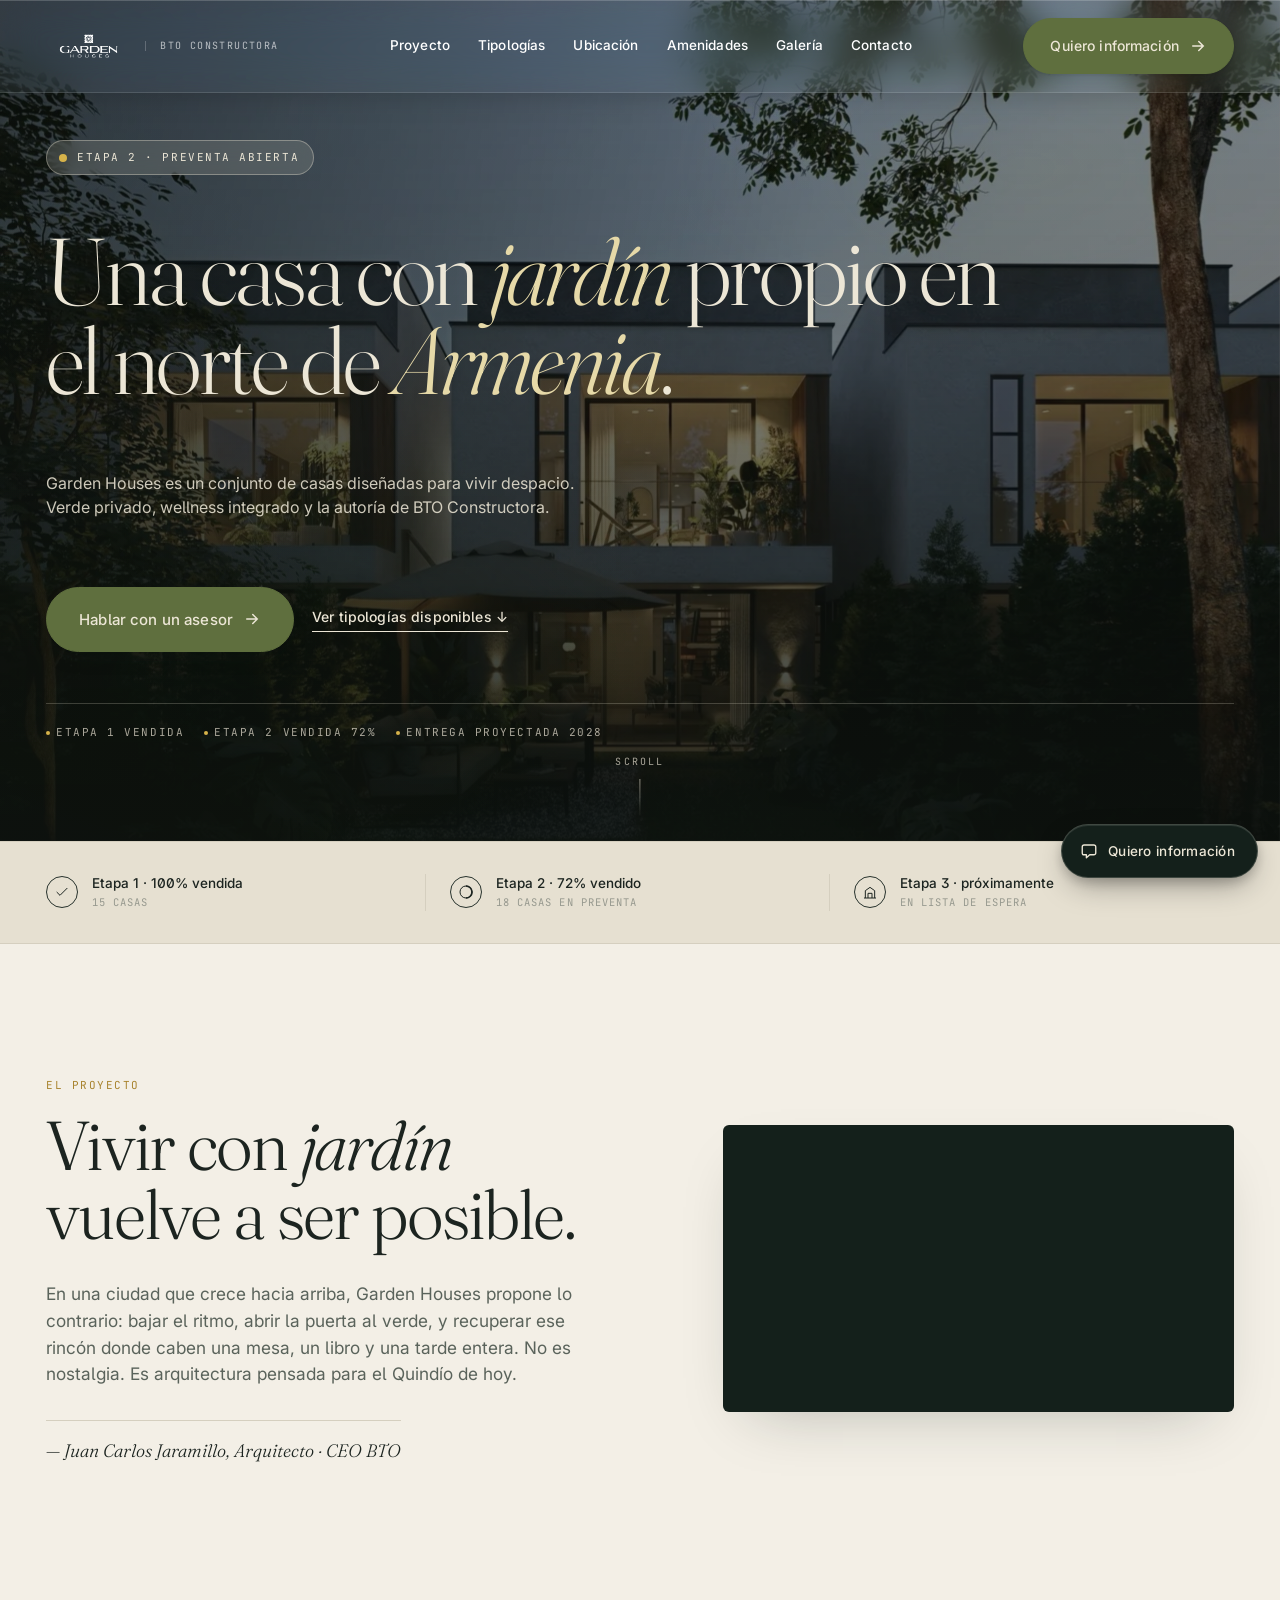
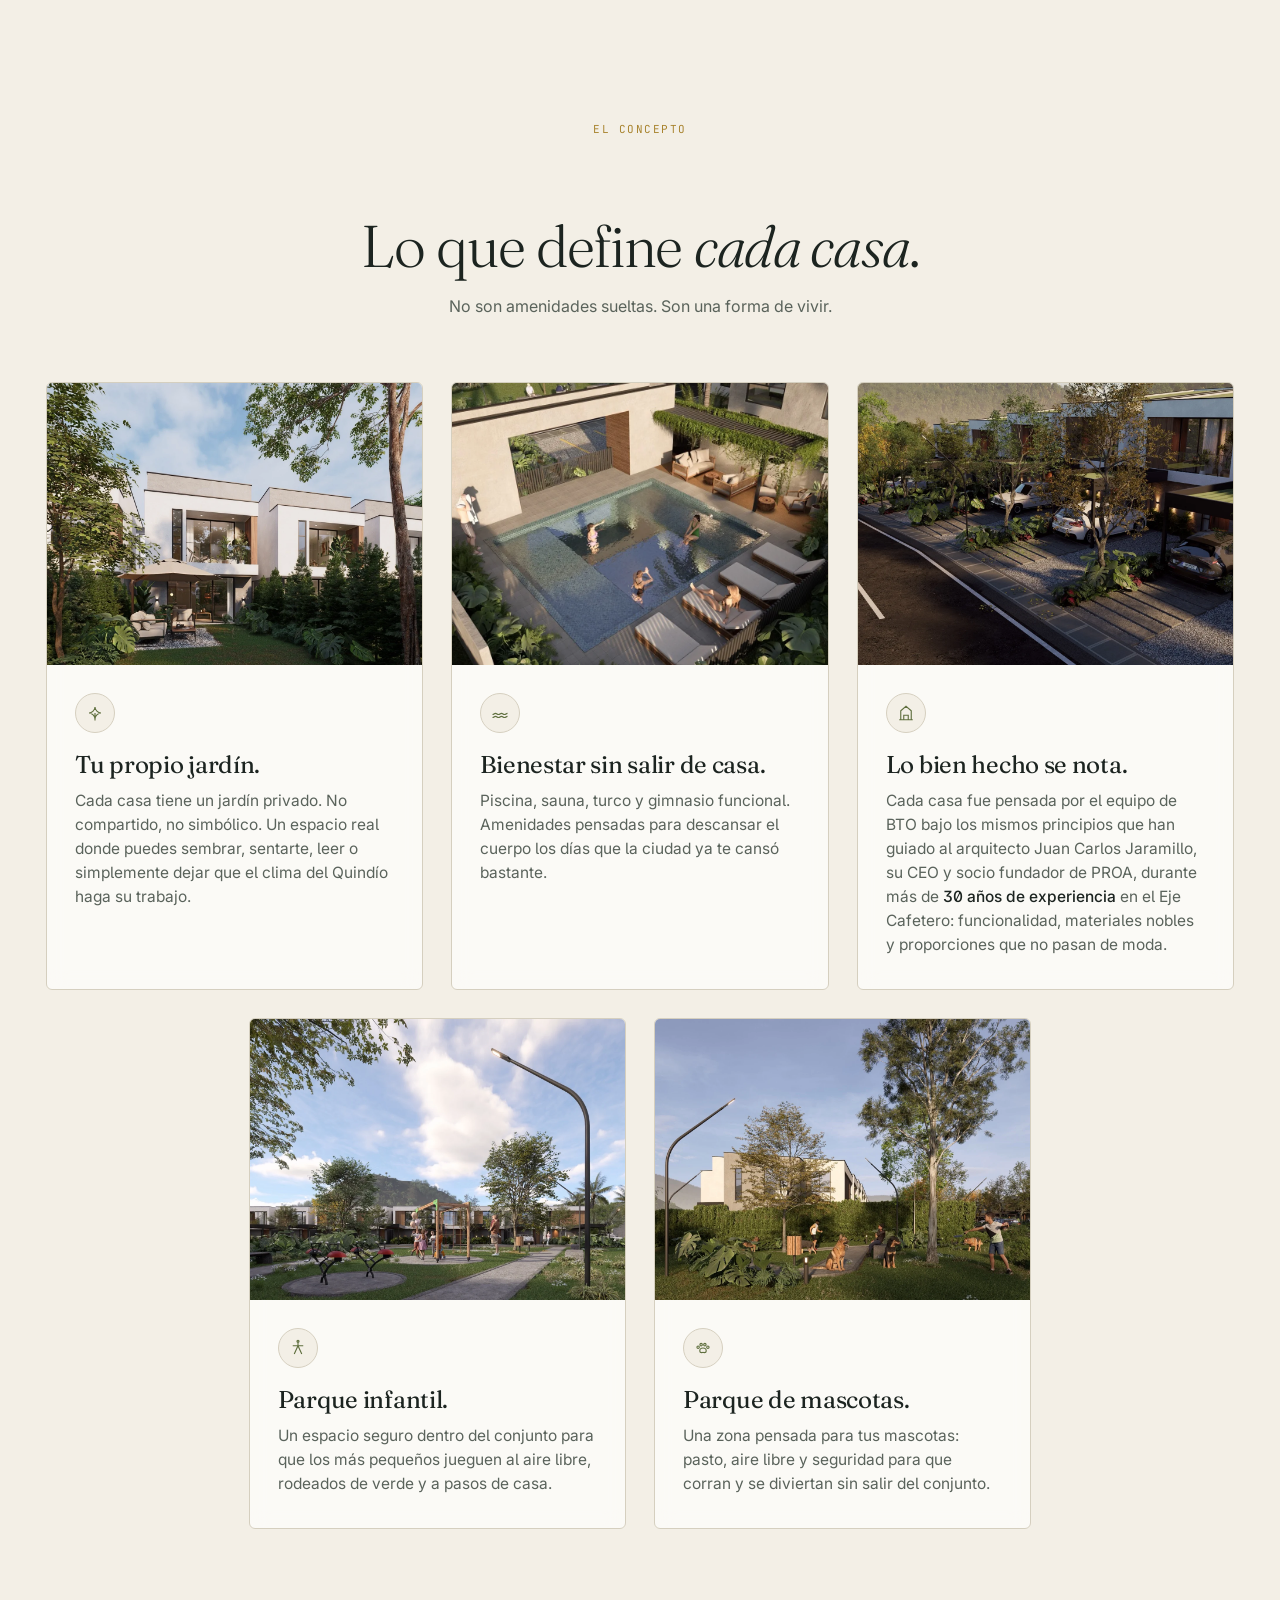
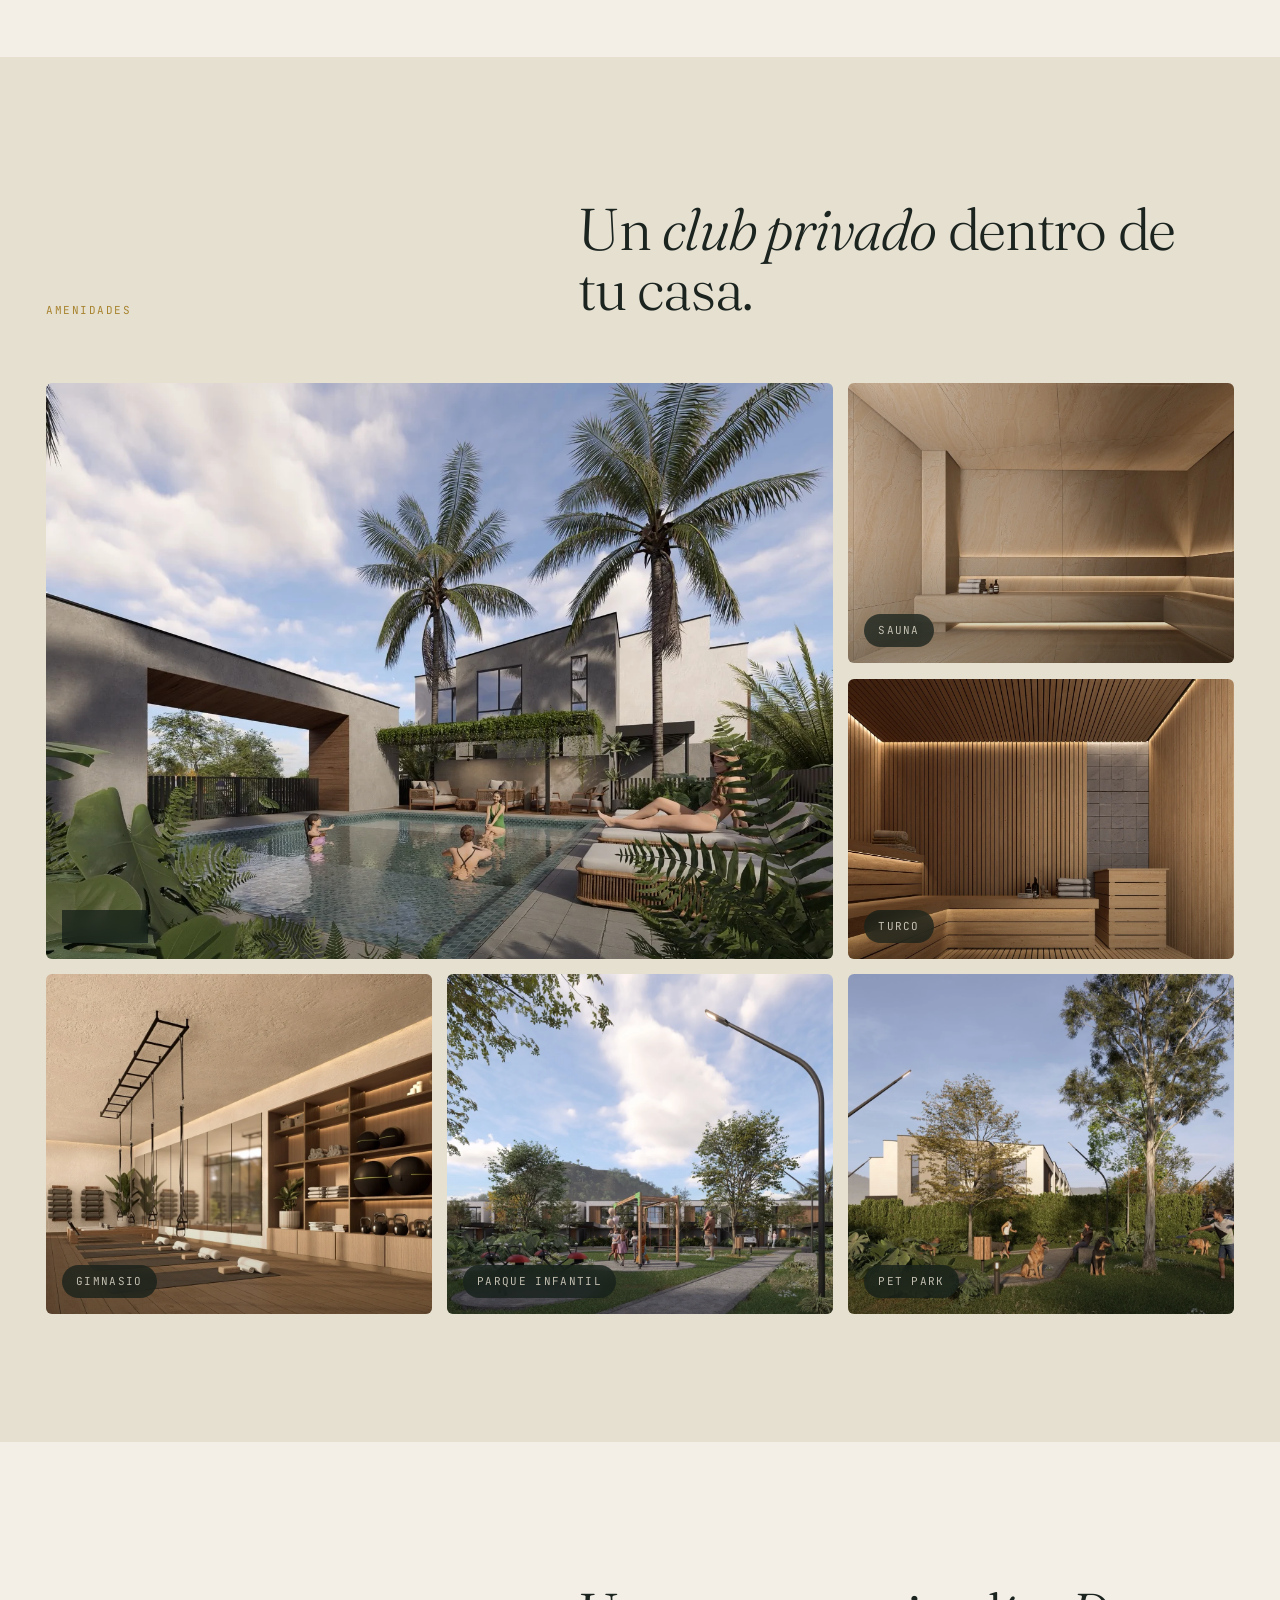
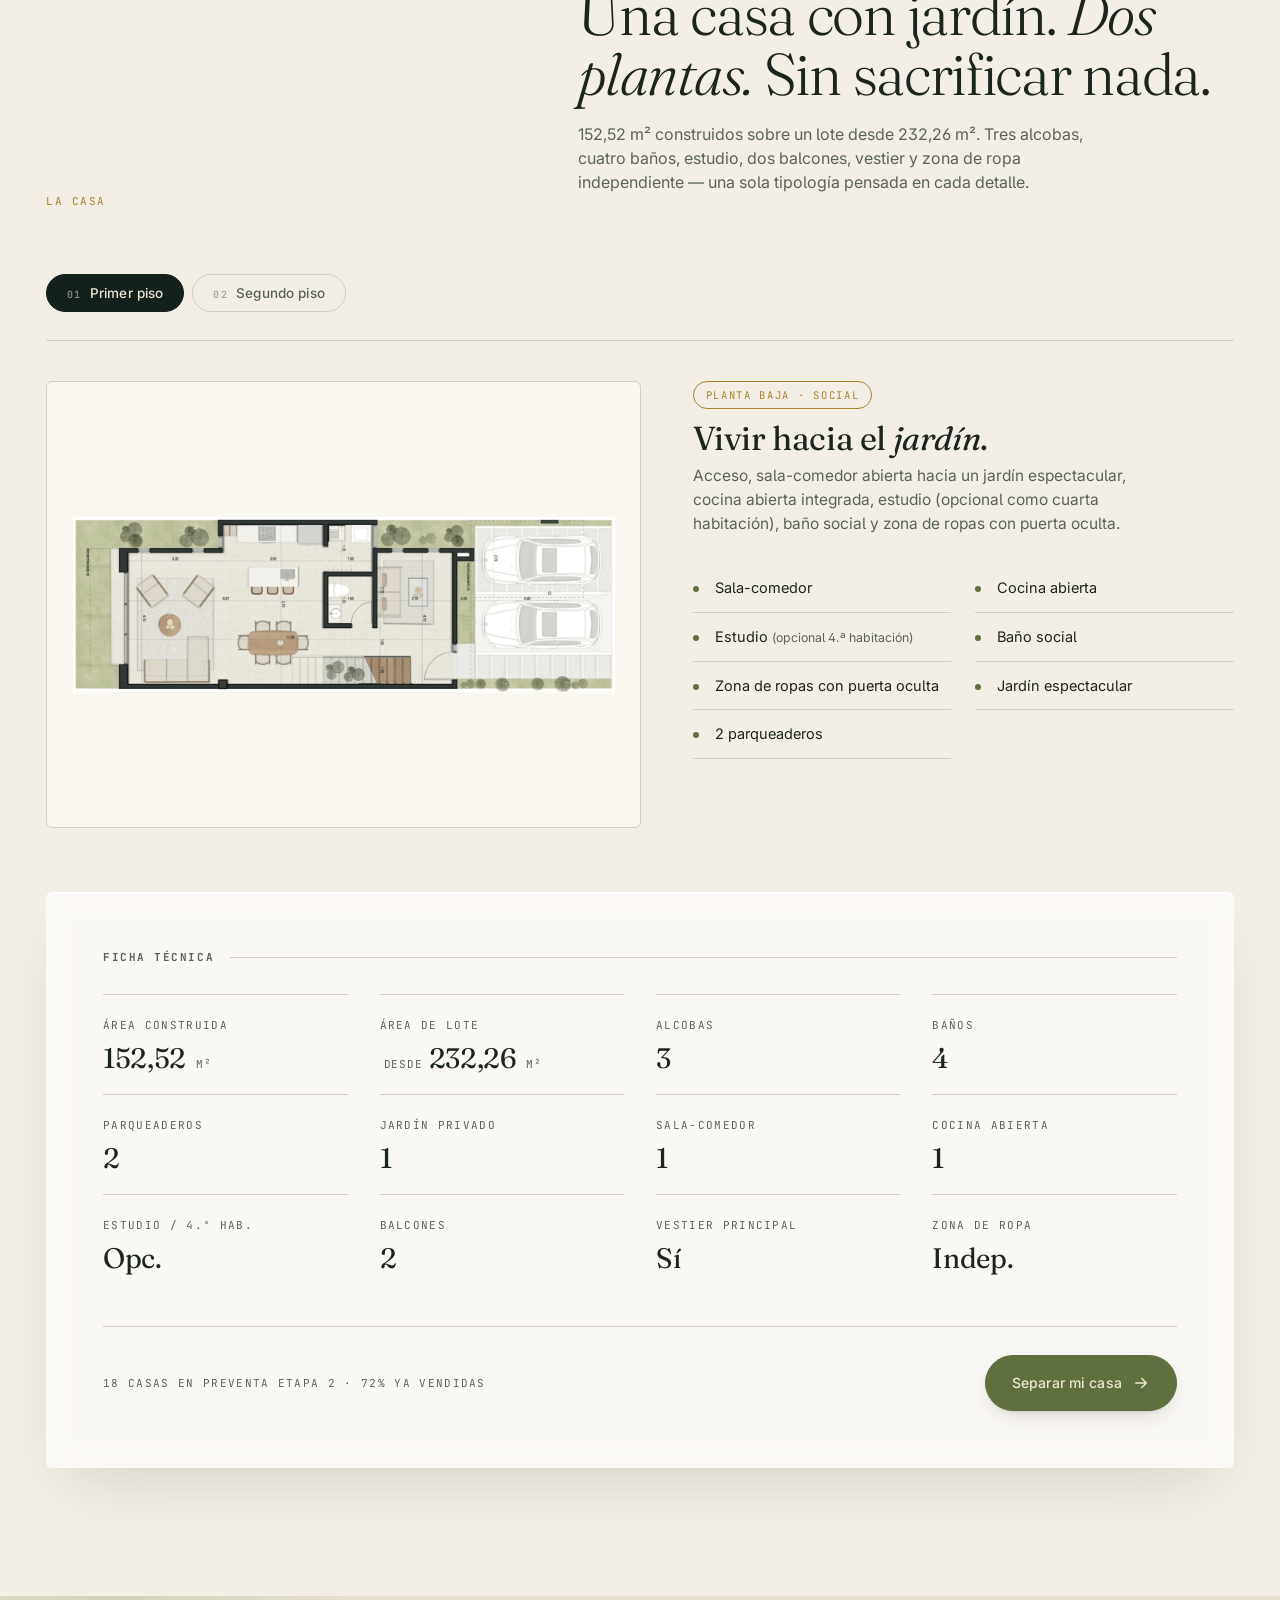
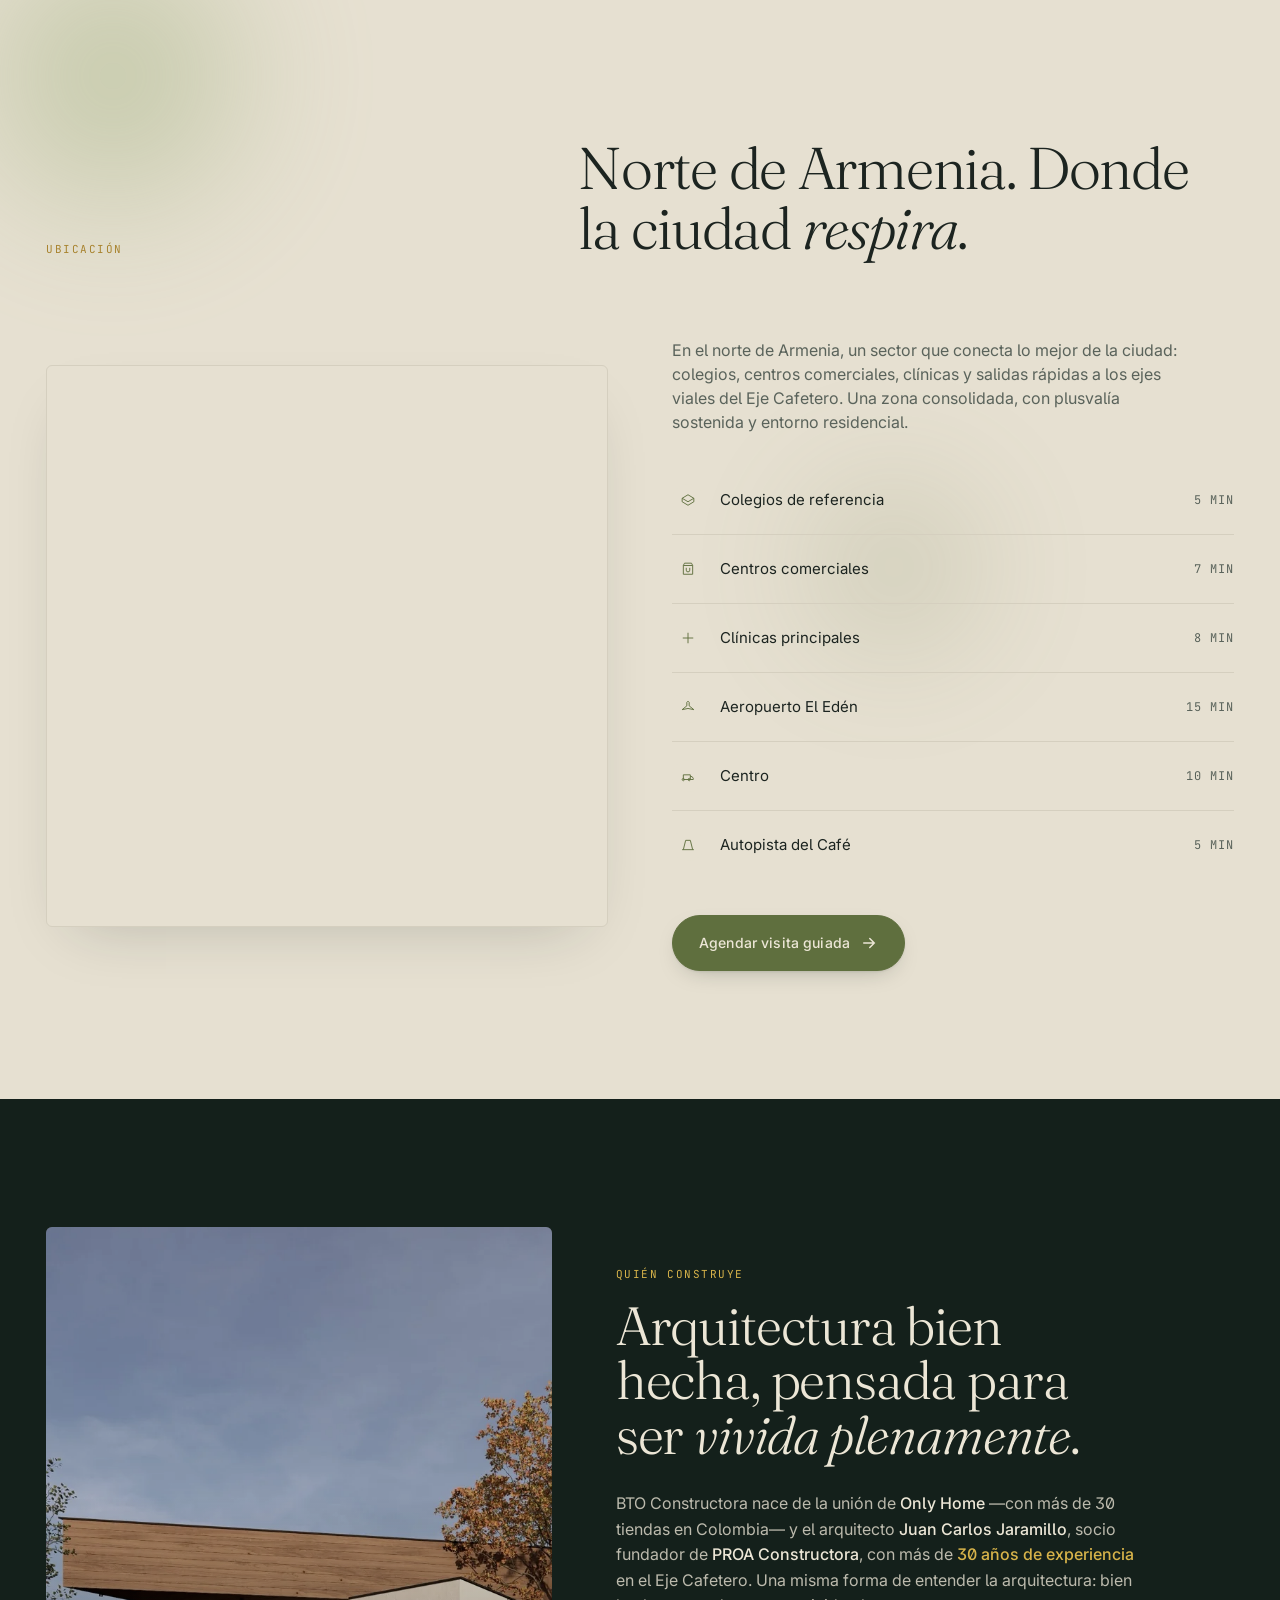
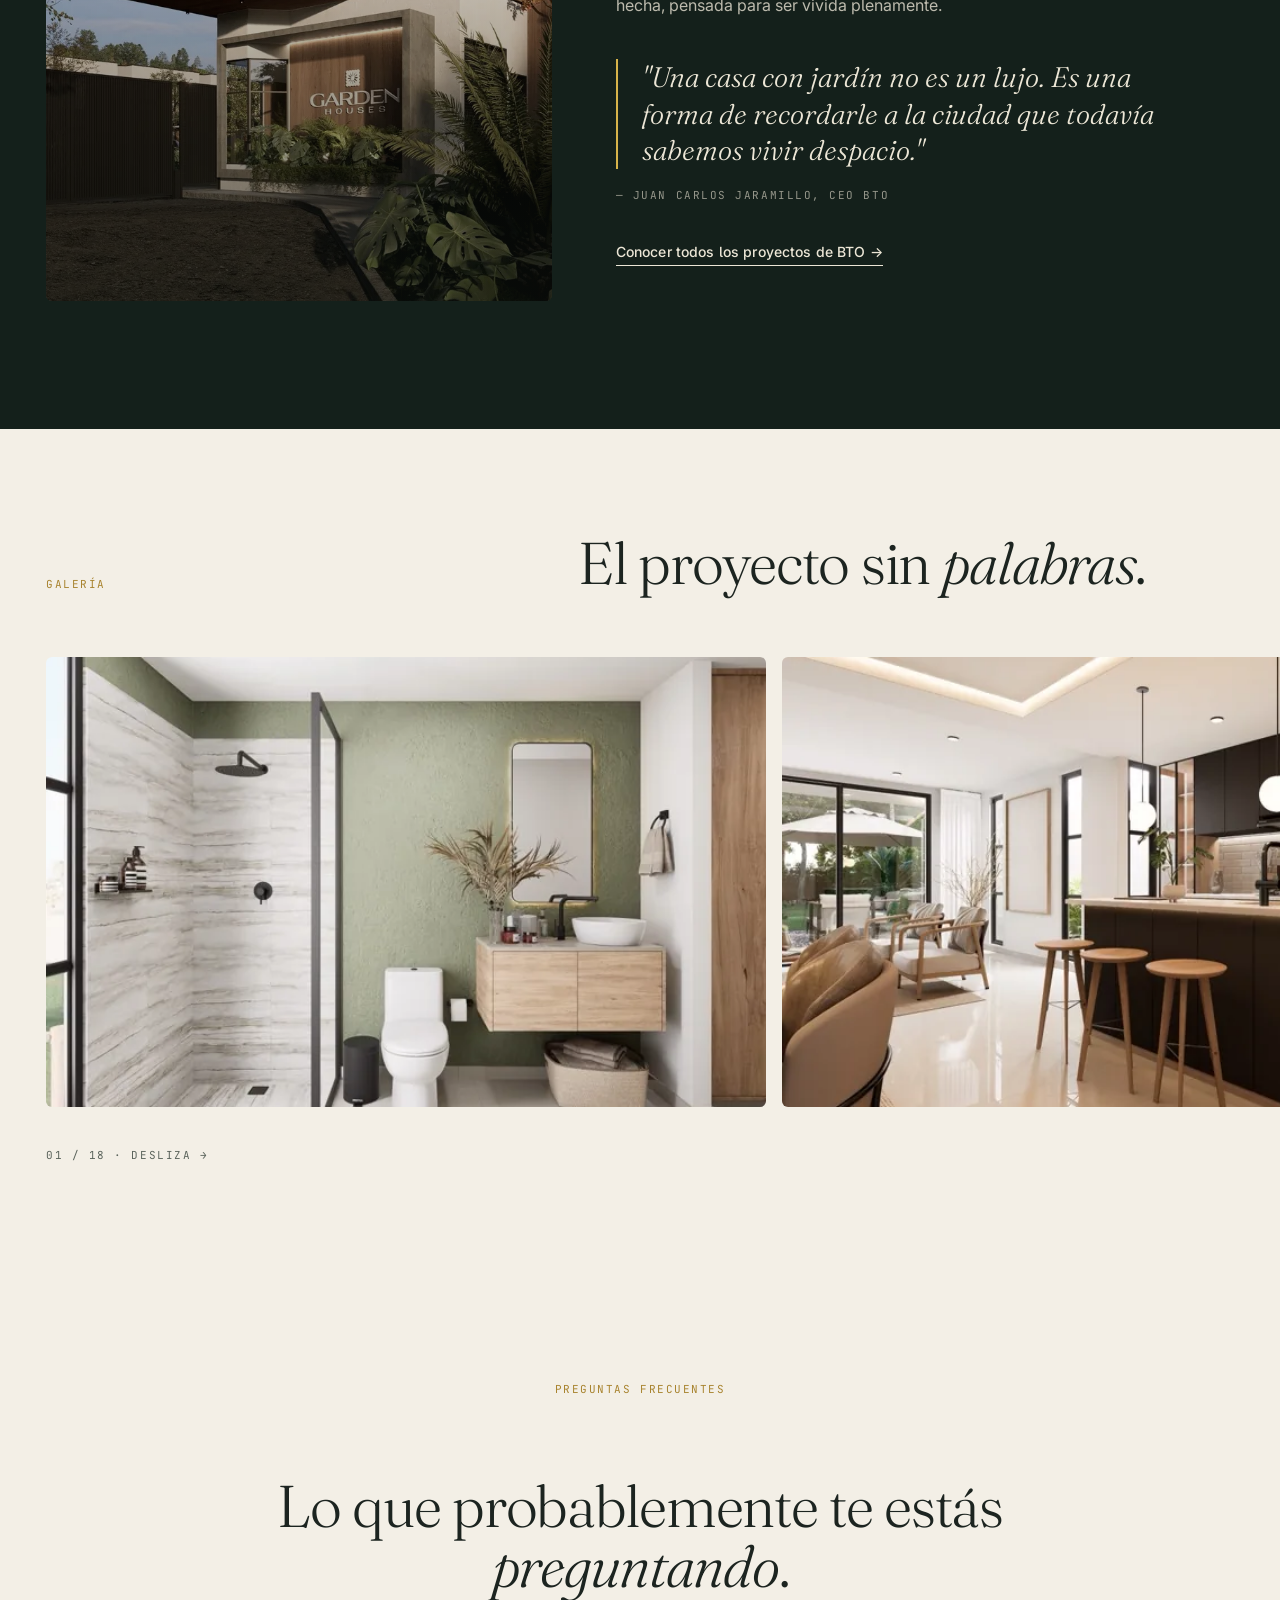
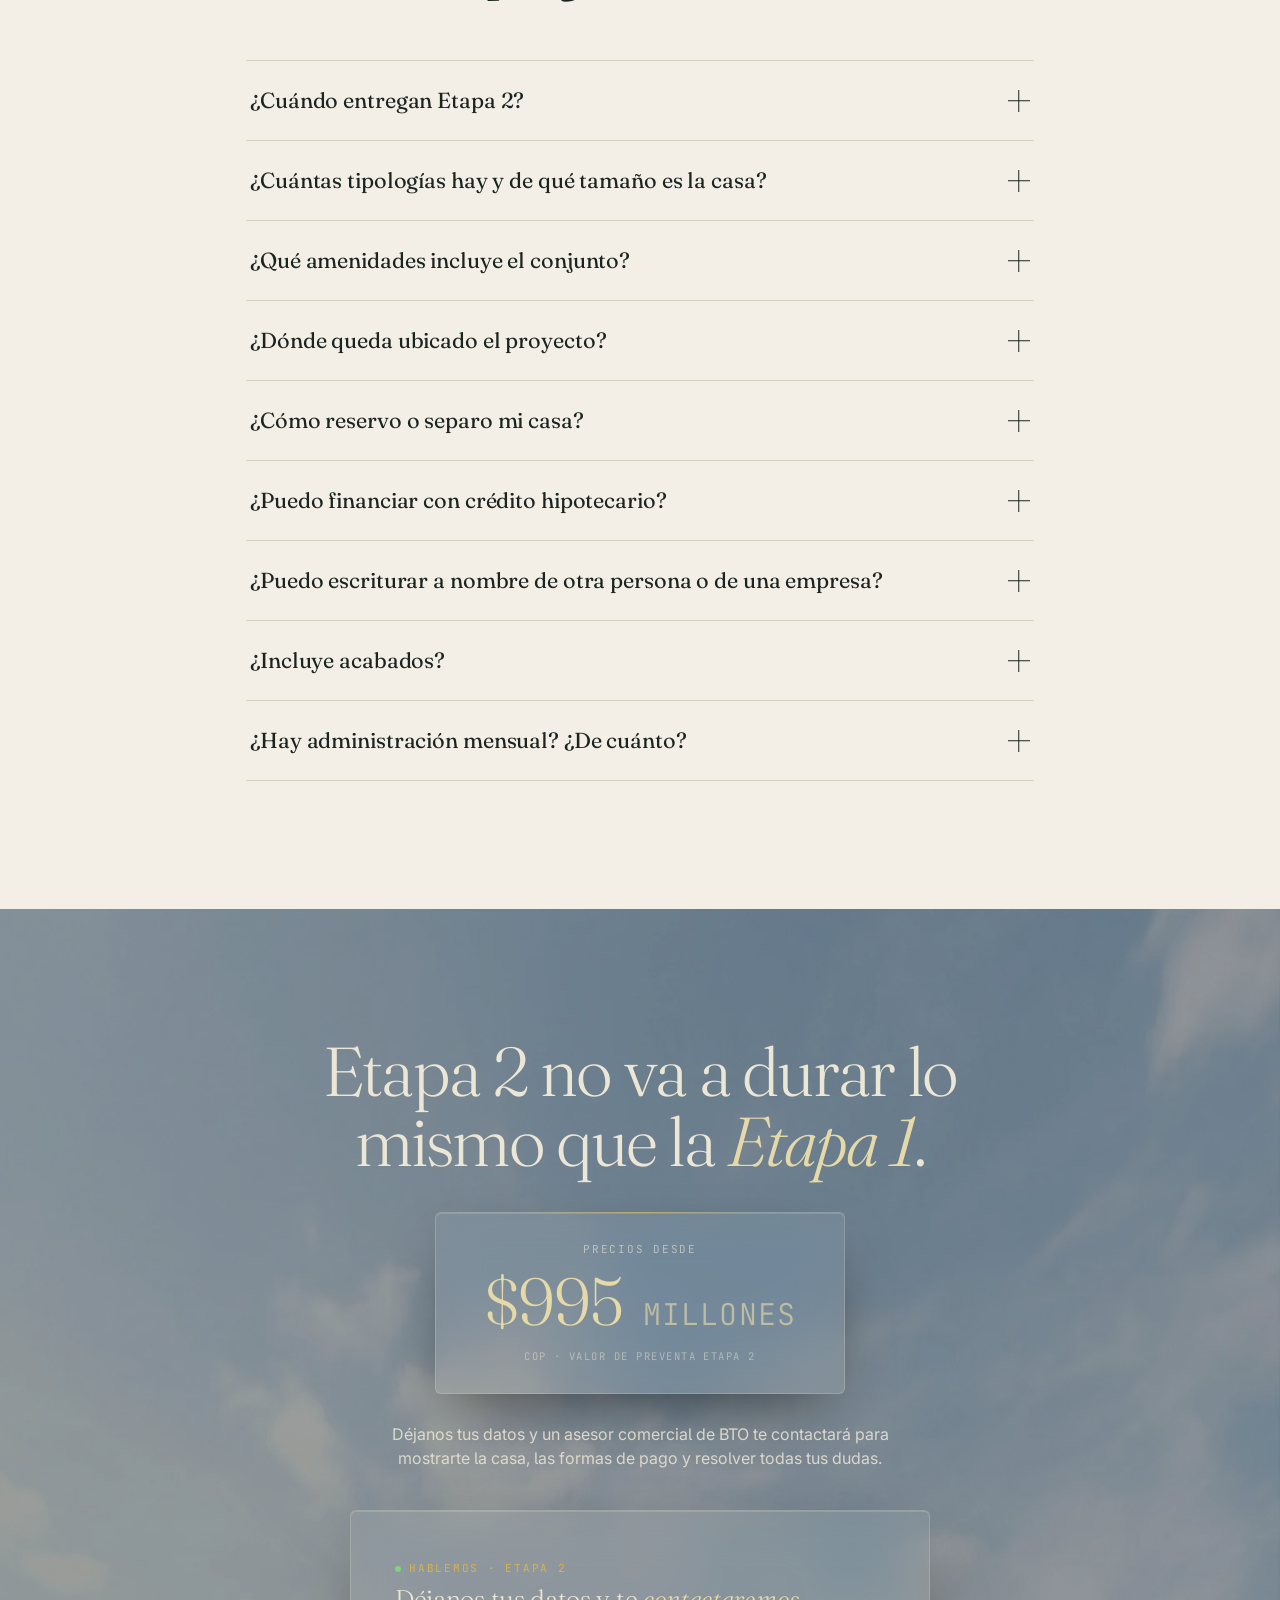
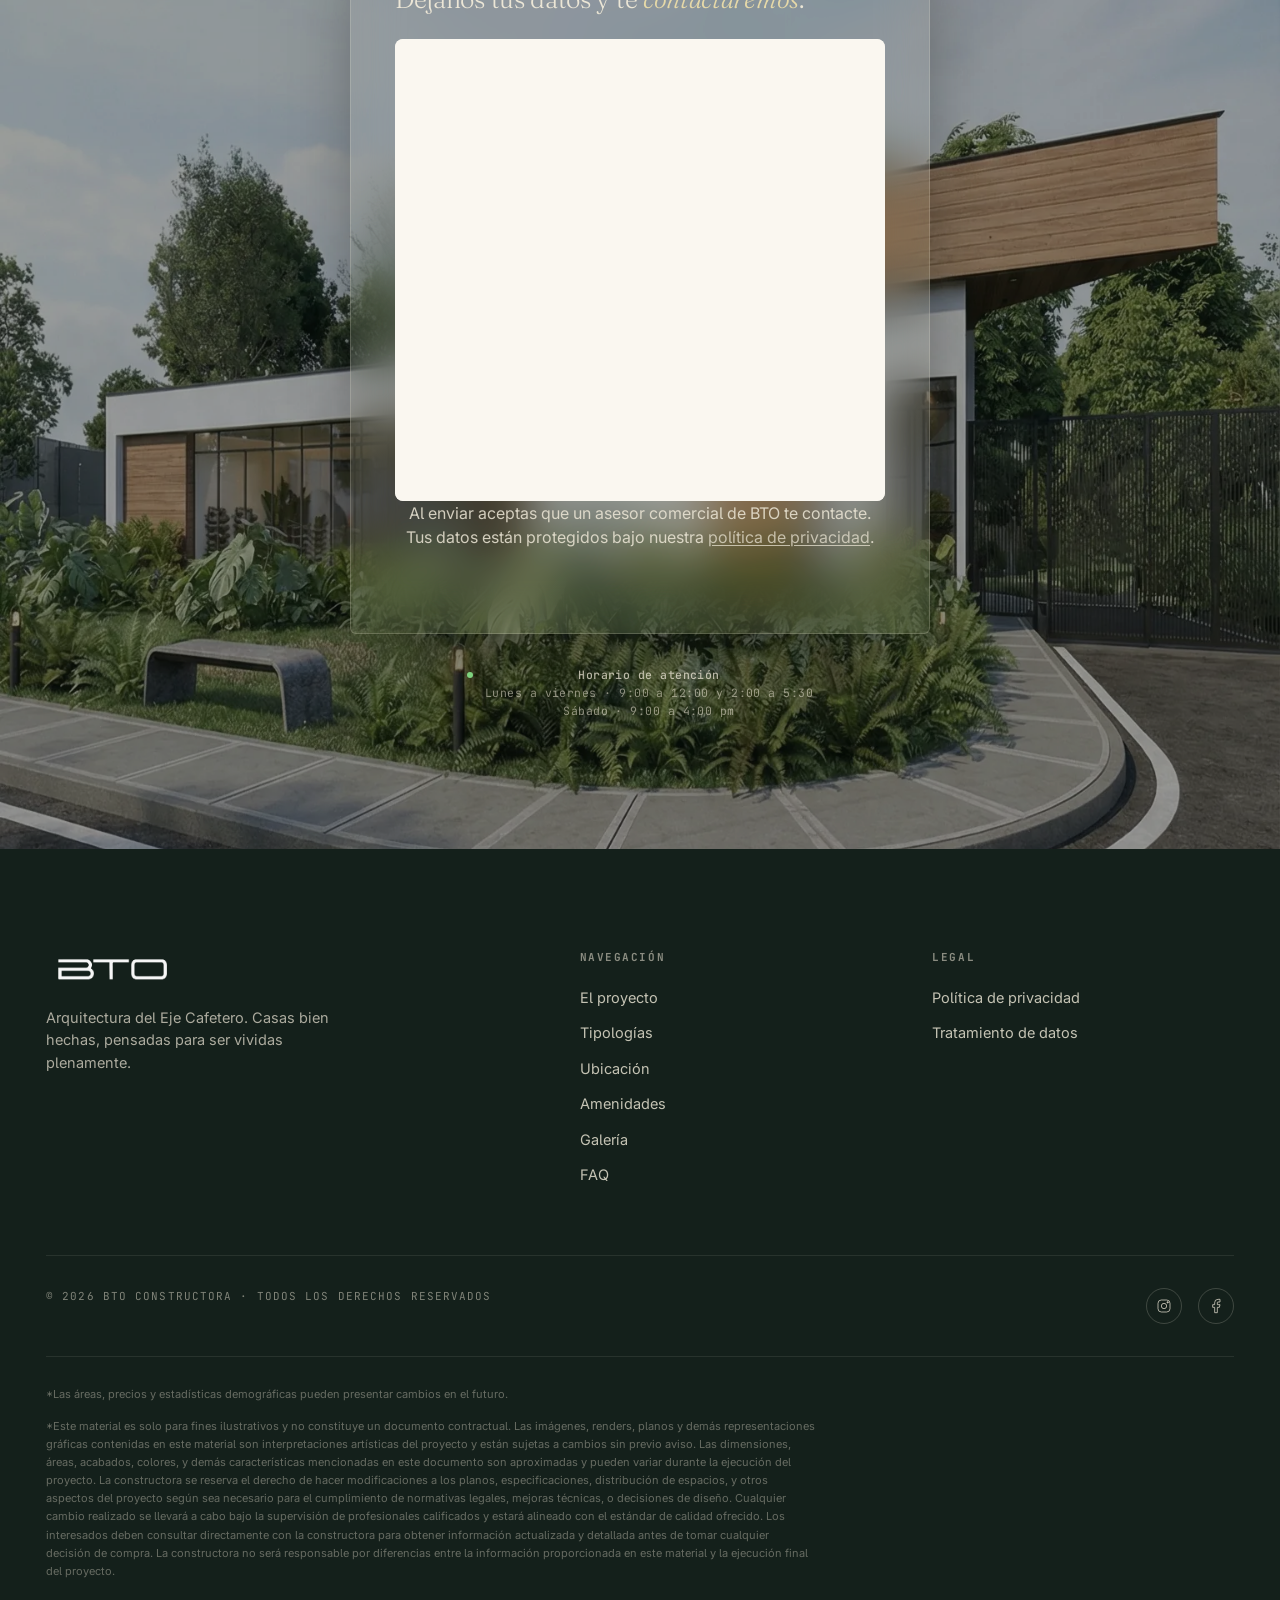
==== commit edf00304: "El proyecto: reemplazar imagen por video de YouTube Co-Authored-By: Claude Opus 4.8 (1M context) <no" ====
--- a/index.html
+++ b/index.html
@@ -377,6 +377,8 @@
     position: relative; aspect-ratio: 4/5; border-radius: var(--radius-md);
     overflow: hidden; background: var(--bg-soft);
   }
+  .narrative-img.is-video { aspect-ratio: 16/9; background: #14201B; box-shadow: 0 24px 60px -28px rgba(20,32,27,.28); }
+  .narrative-img iframe { position: absolute; inset: 0; width: 100%; height: 100%; border: 0; display: block; }
 
   /* ========== 04 · UBICACIÓN ========== */
   .location {
@@ -1366,8 +1368,8 @@
       <p>En una ciudad que crece hacia arriba, Garden Houses propone lo contrario: bajar el ritmo, abrir la puerta al verde, y recuperar ese rincón donde caben una mesa, un libro y una tarde entera. No es nostalgia. Es arquitectura pensada para el Quindío de hoy.</p>
       <div class="narrative-sig">— Juan Carlos Jaramillo, Arquitecto · CEO BTO</div>
     </div>
-    <div class="narrative-img reveal">
-      <img class="img-cover" src="img/VERDE12_COMEDOR.webp" alt="Comedor Garden Houses abierto al jardín" loading="lazy">
+    <div class="narrative-img is-video reveal">
+      <iframe src="https://www.youtube-nocookie.com/embed/NpXG_uuo_X4?rel=0&amp;modestbranding=1" title="Garden Houses — el proyecto" loading="lazy" allow="accelerometer; autoplay; clipboard-write; encrypted-media; gyroscope; picture-in-picture; web-share" allowfullscreen></iframe>
     </div>
   </div>
 </section>
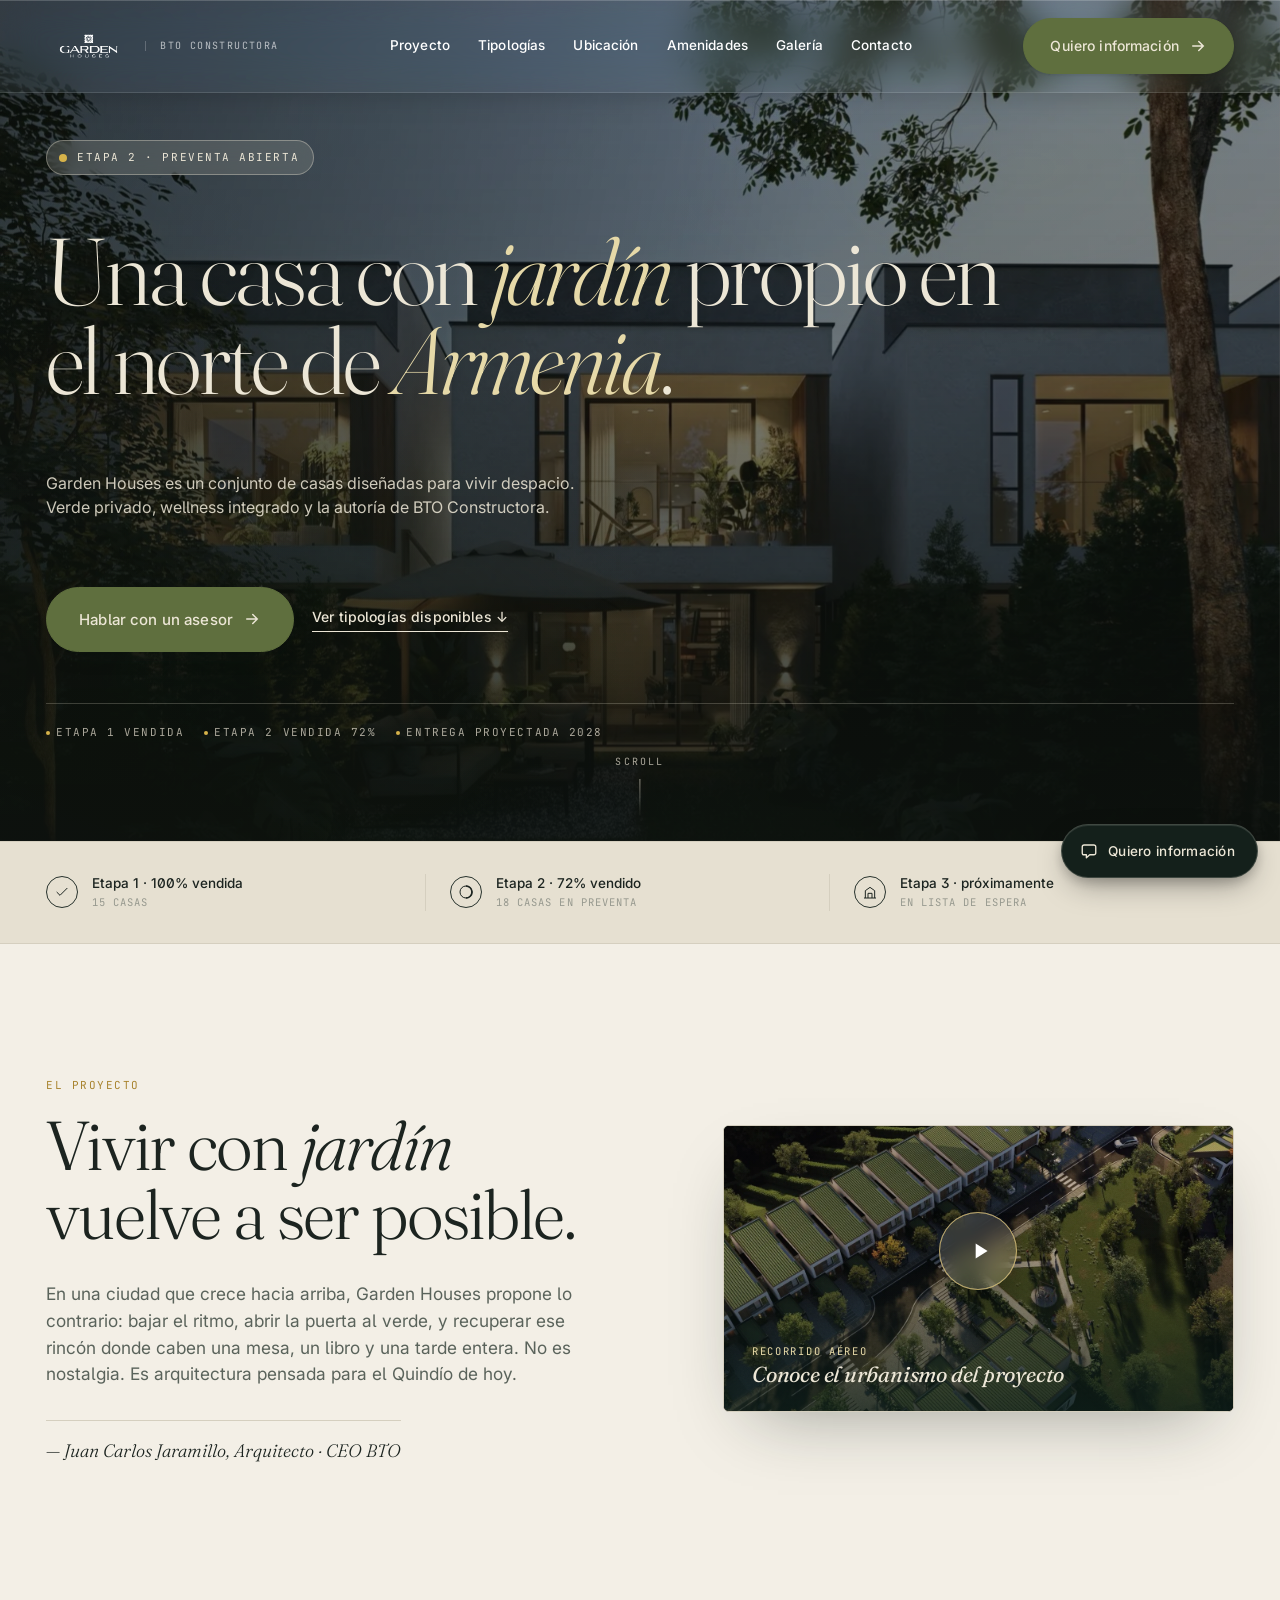
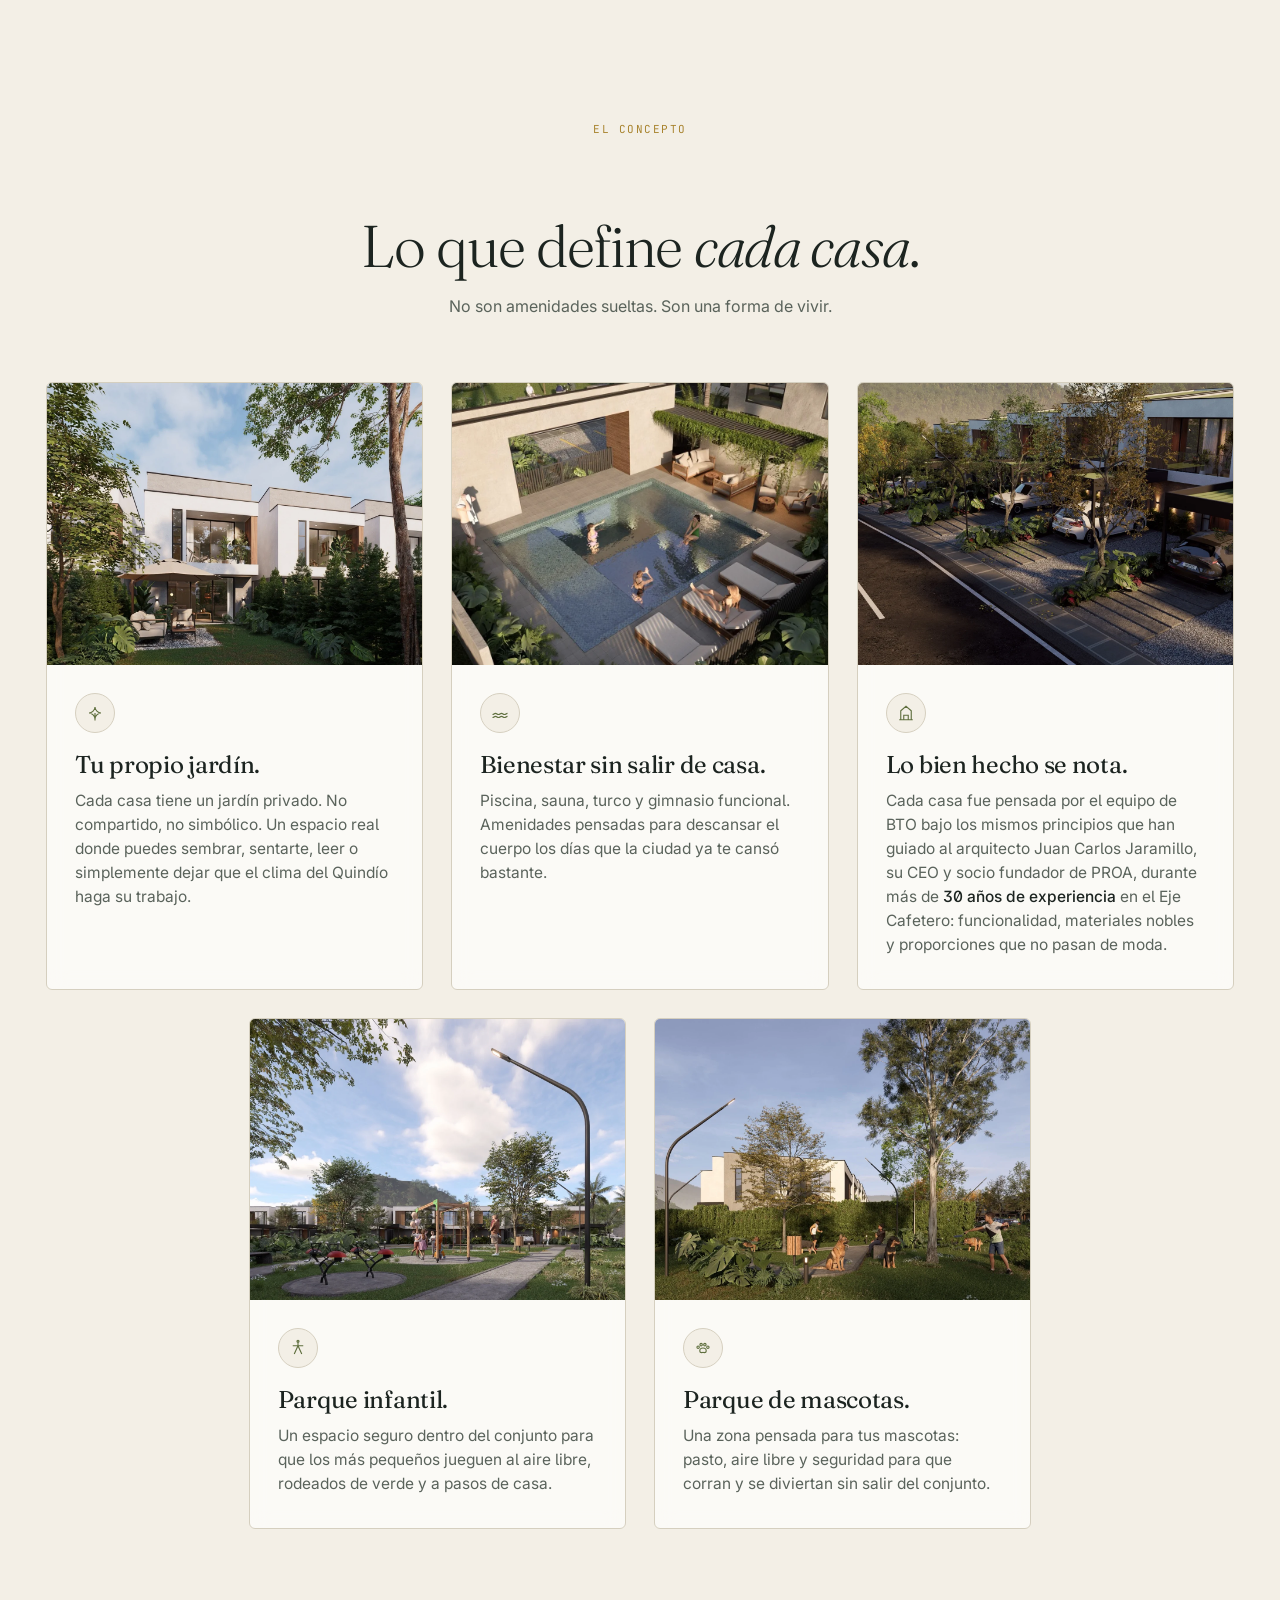
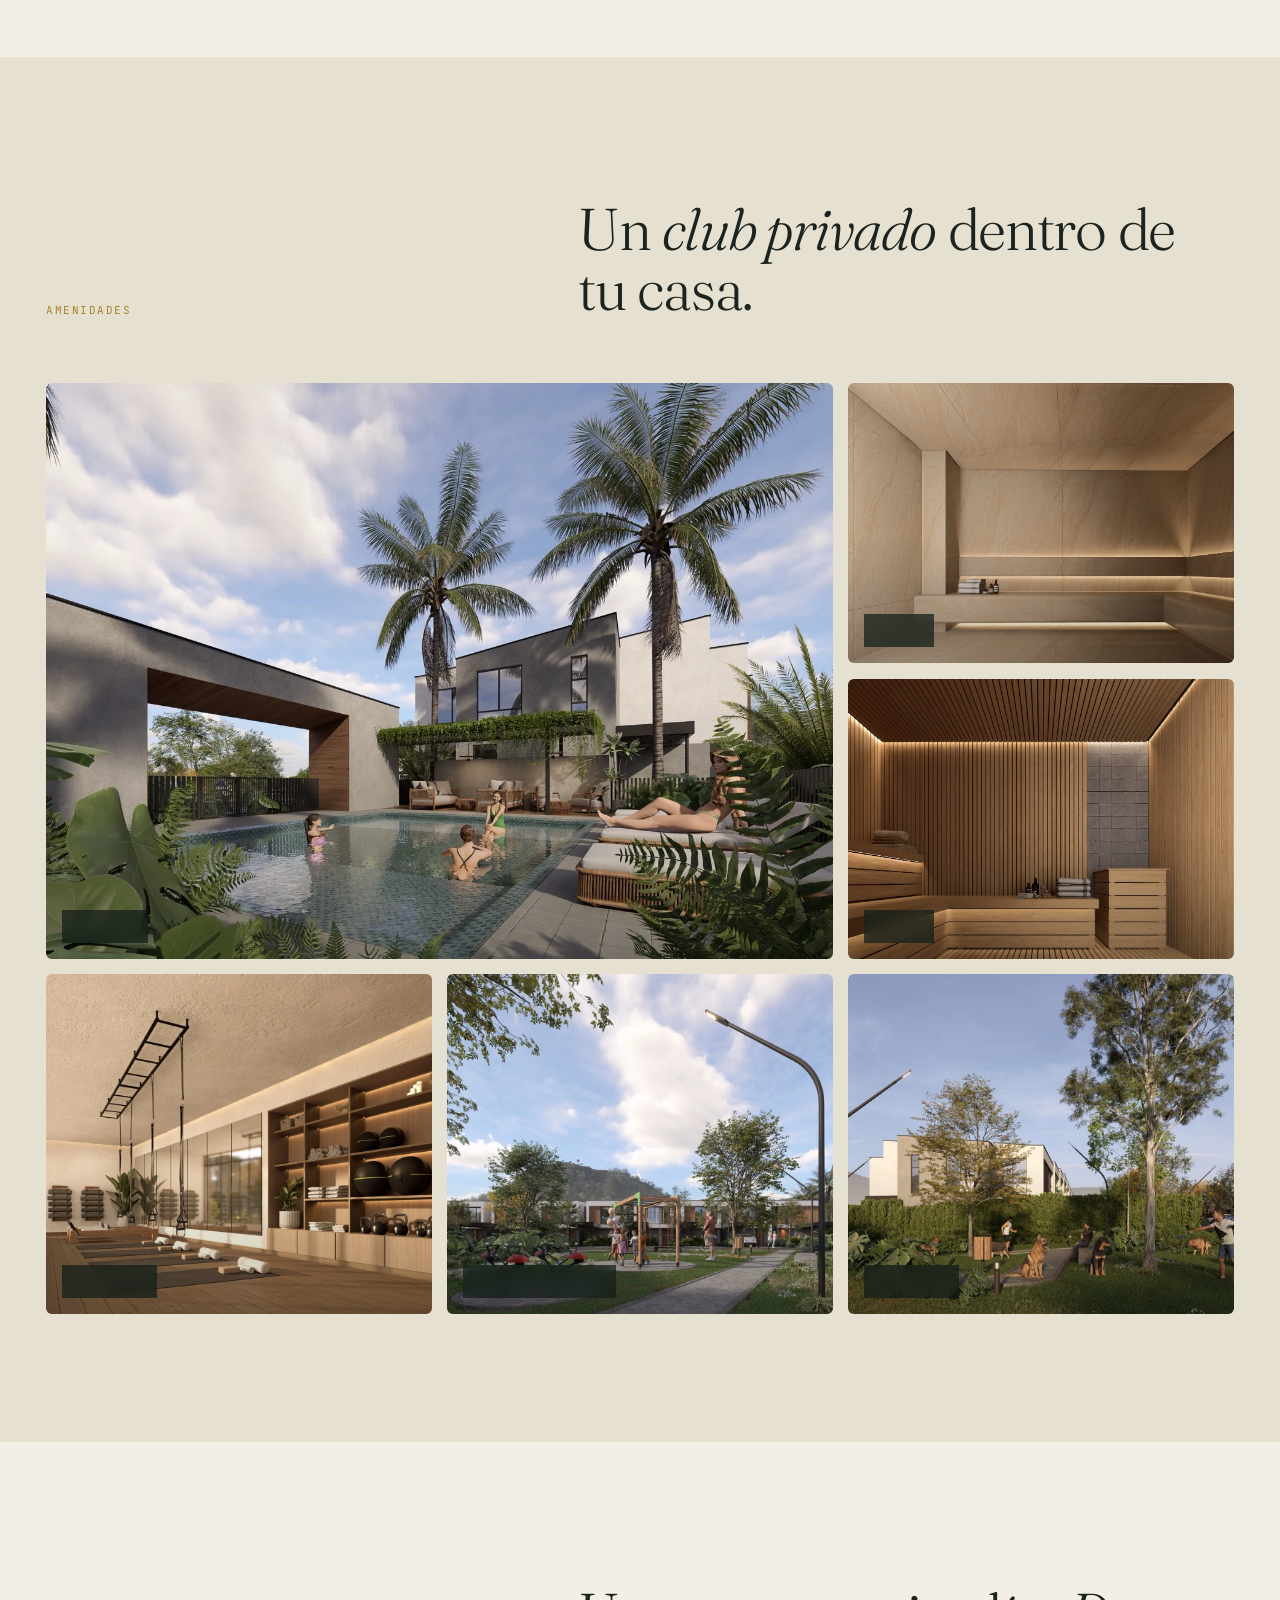
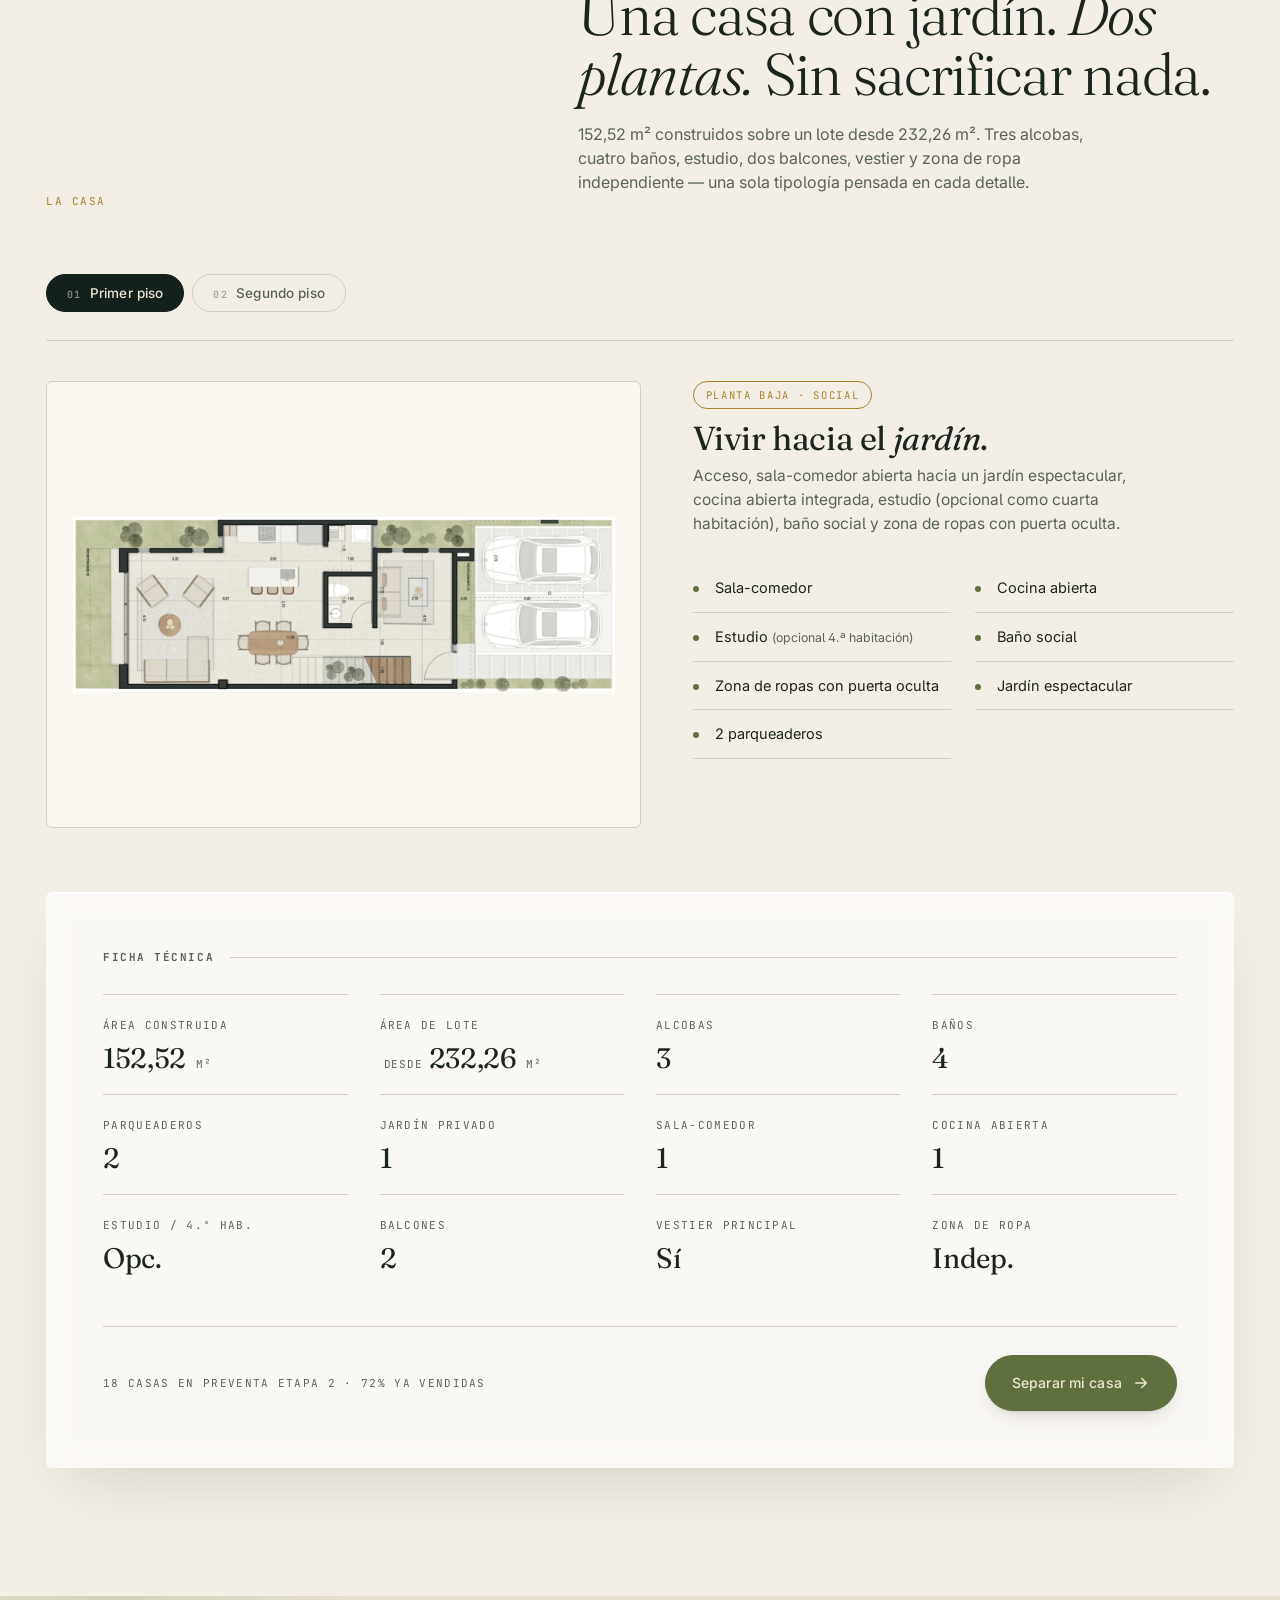
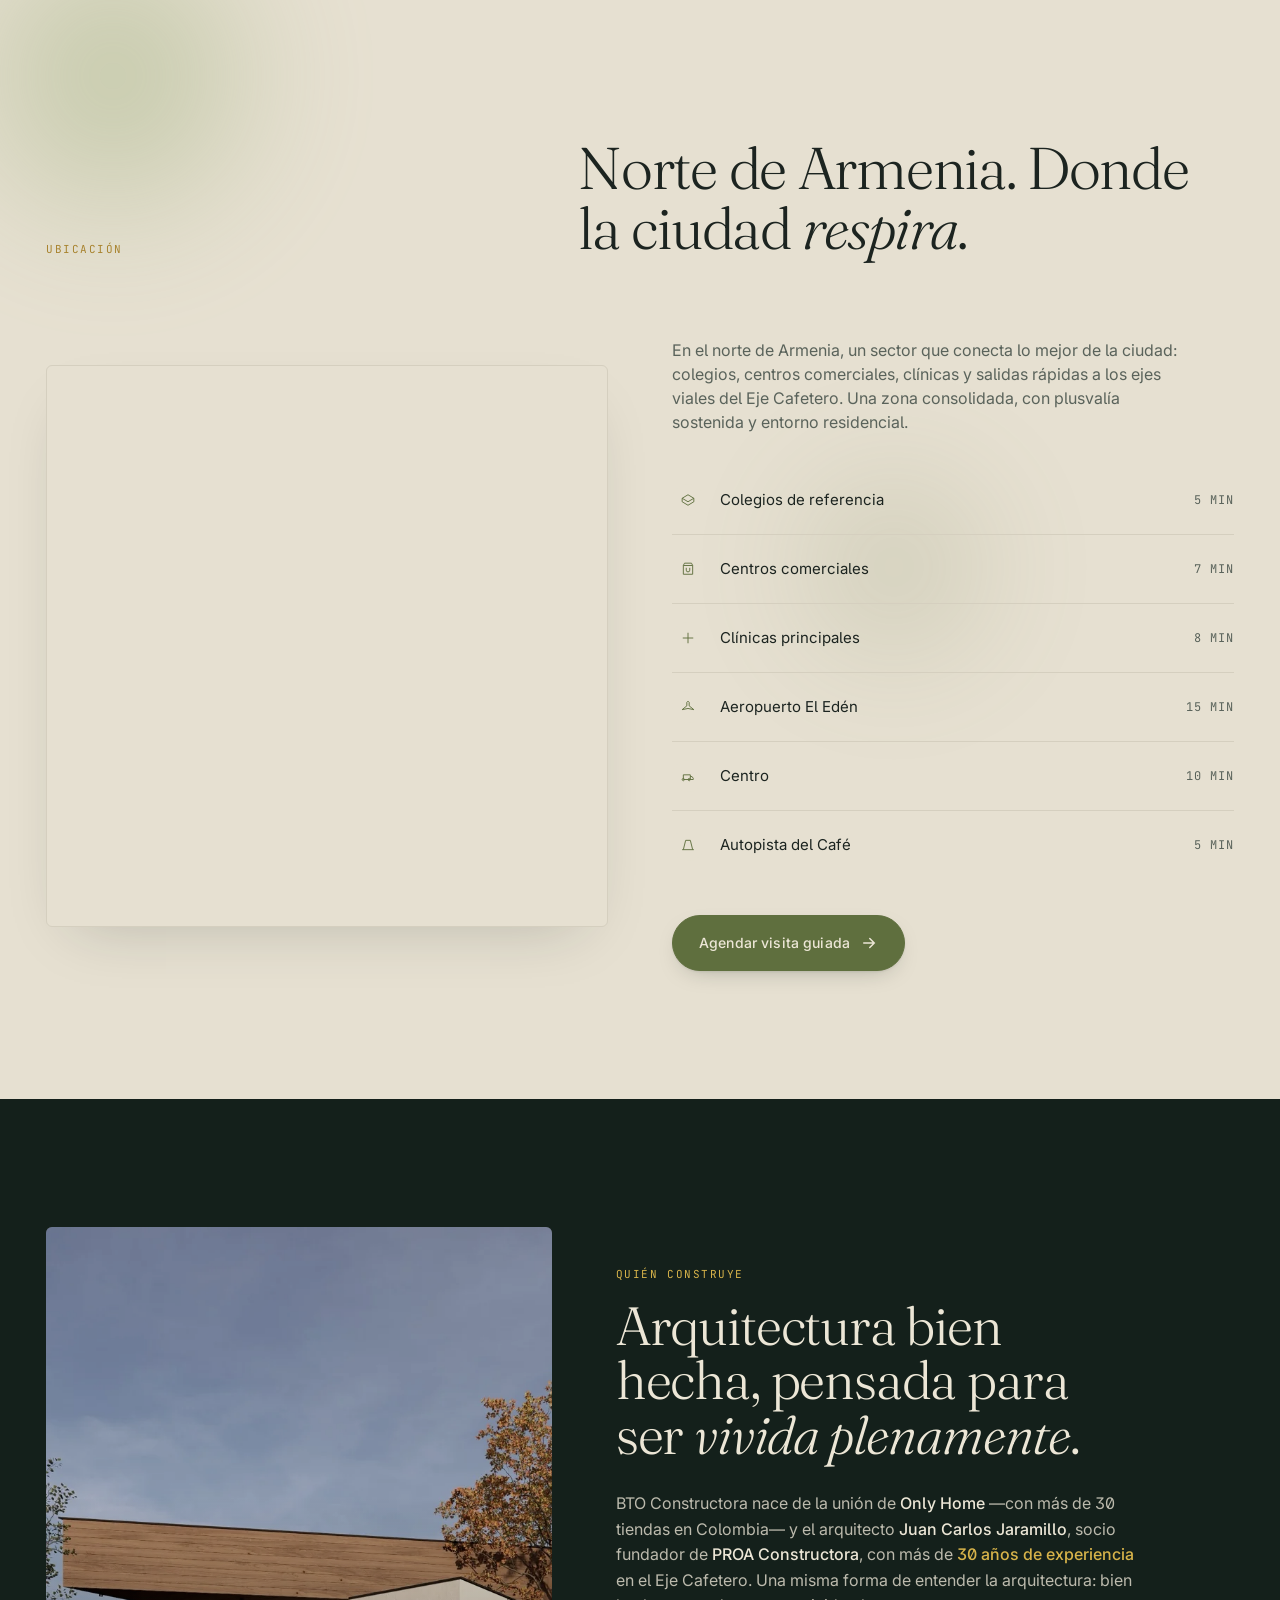
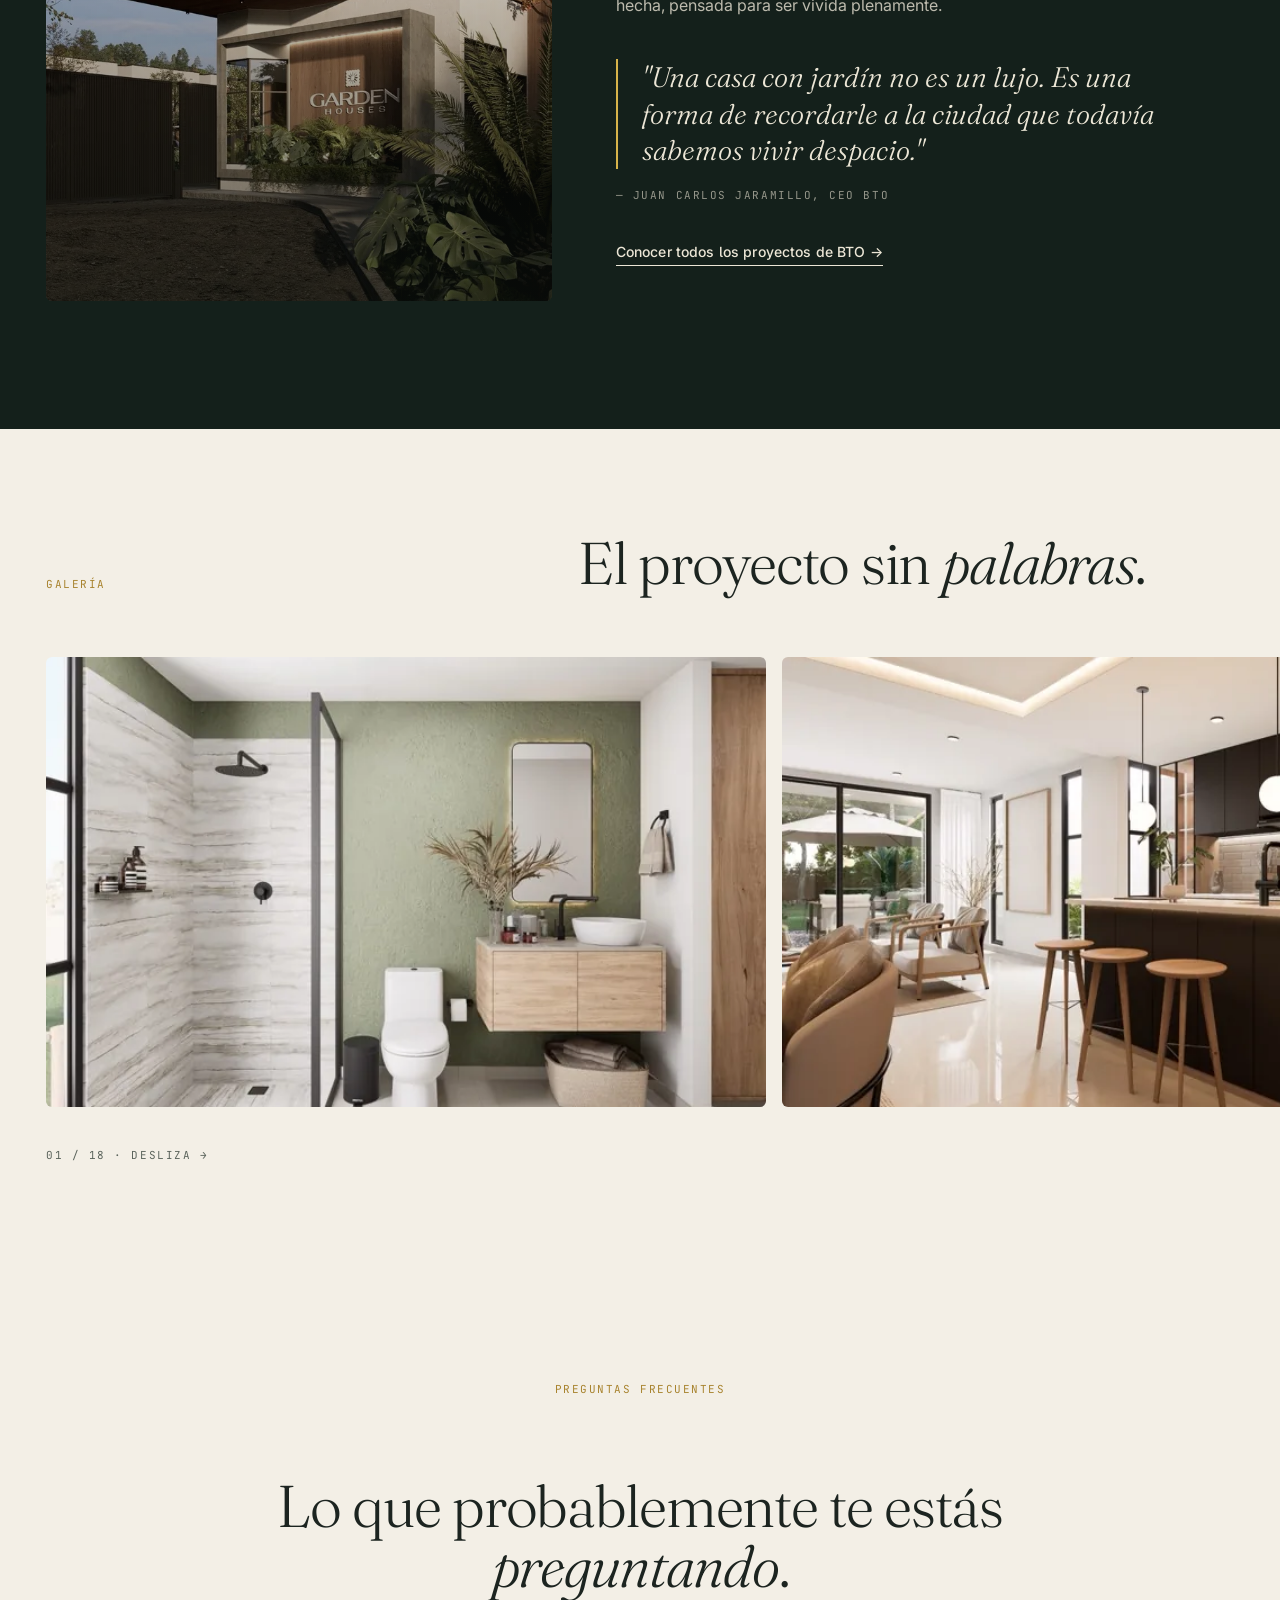
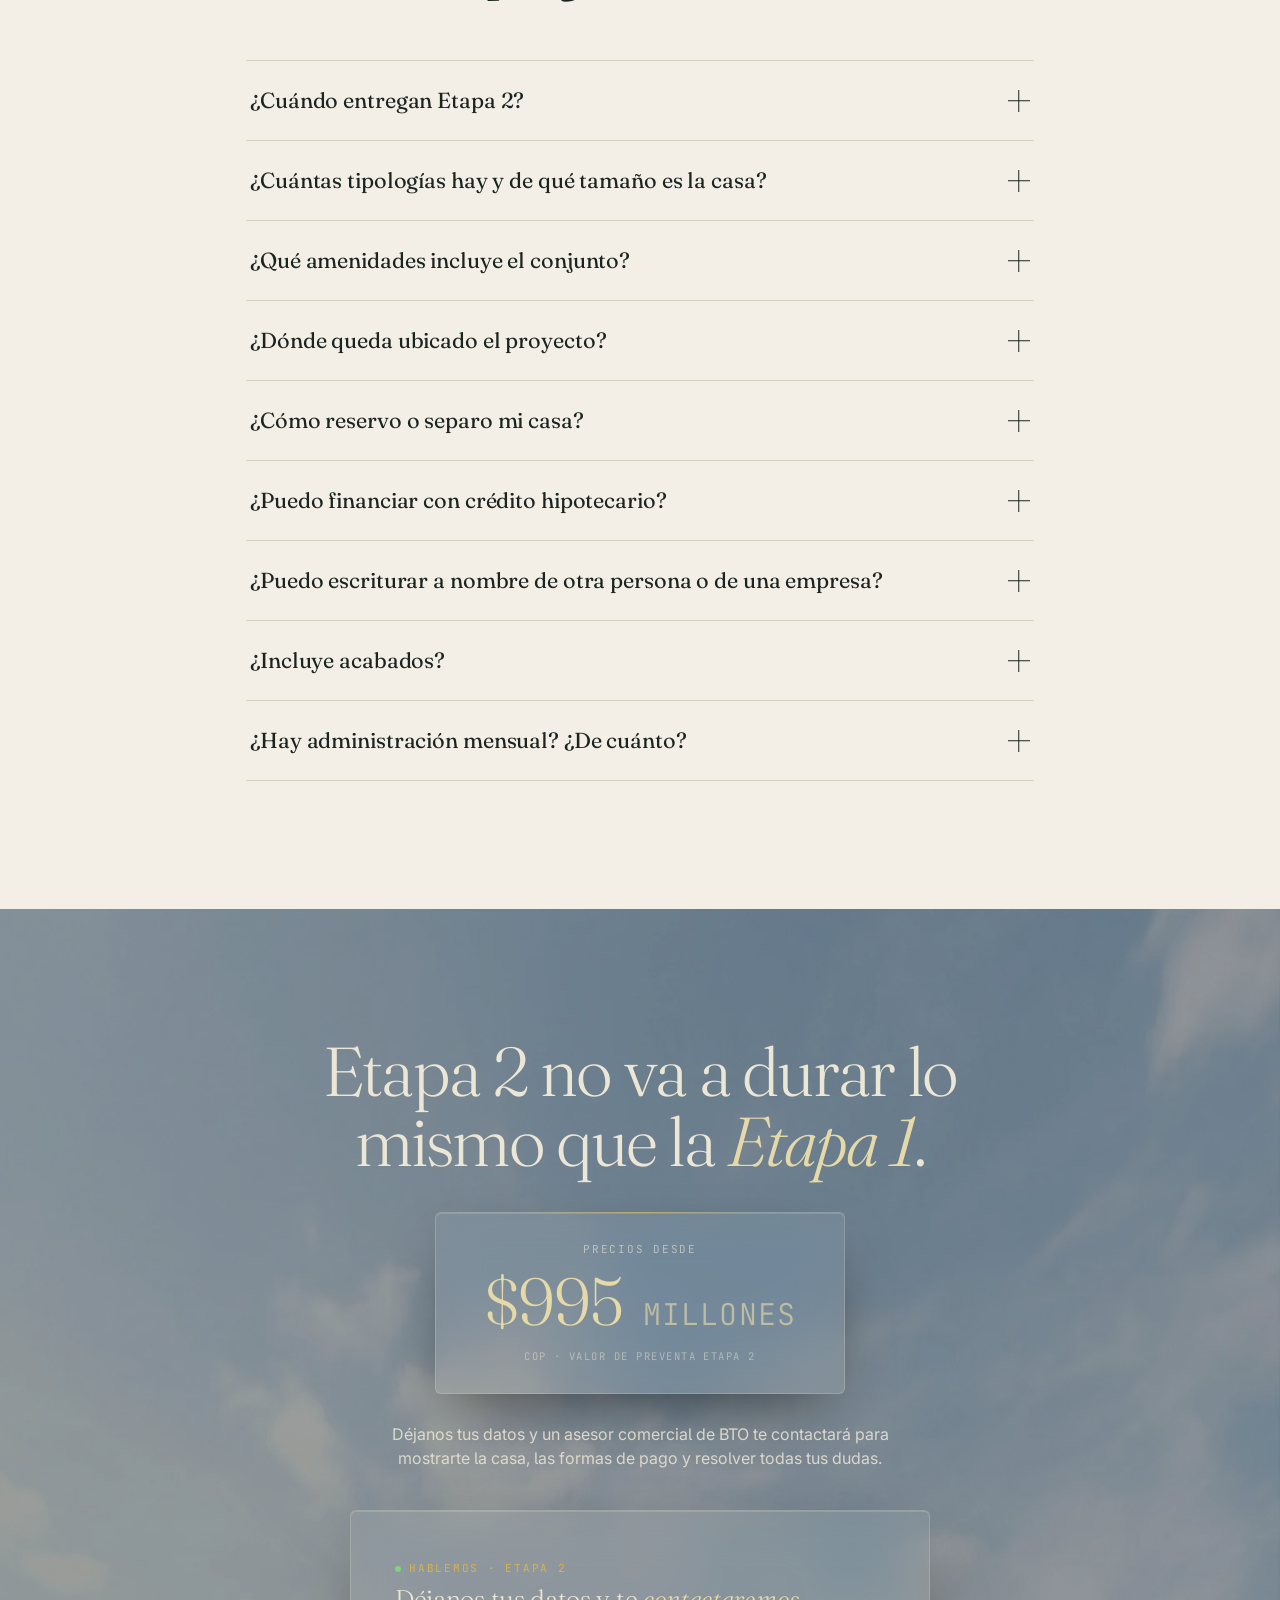
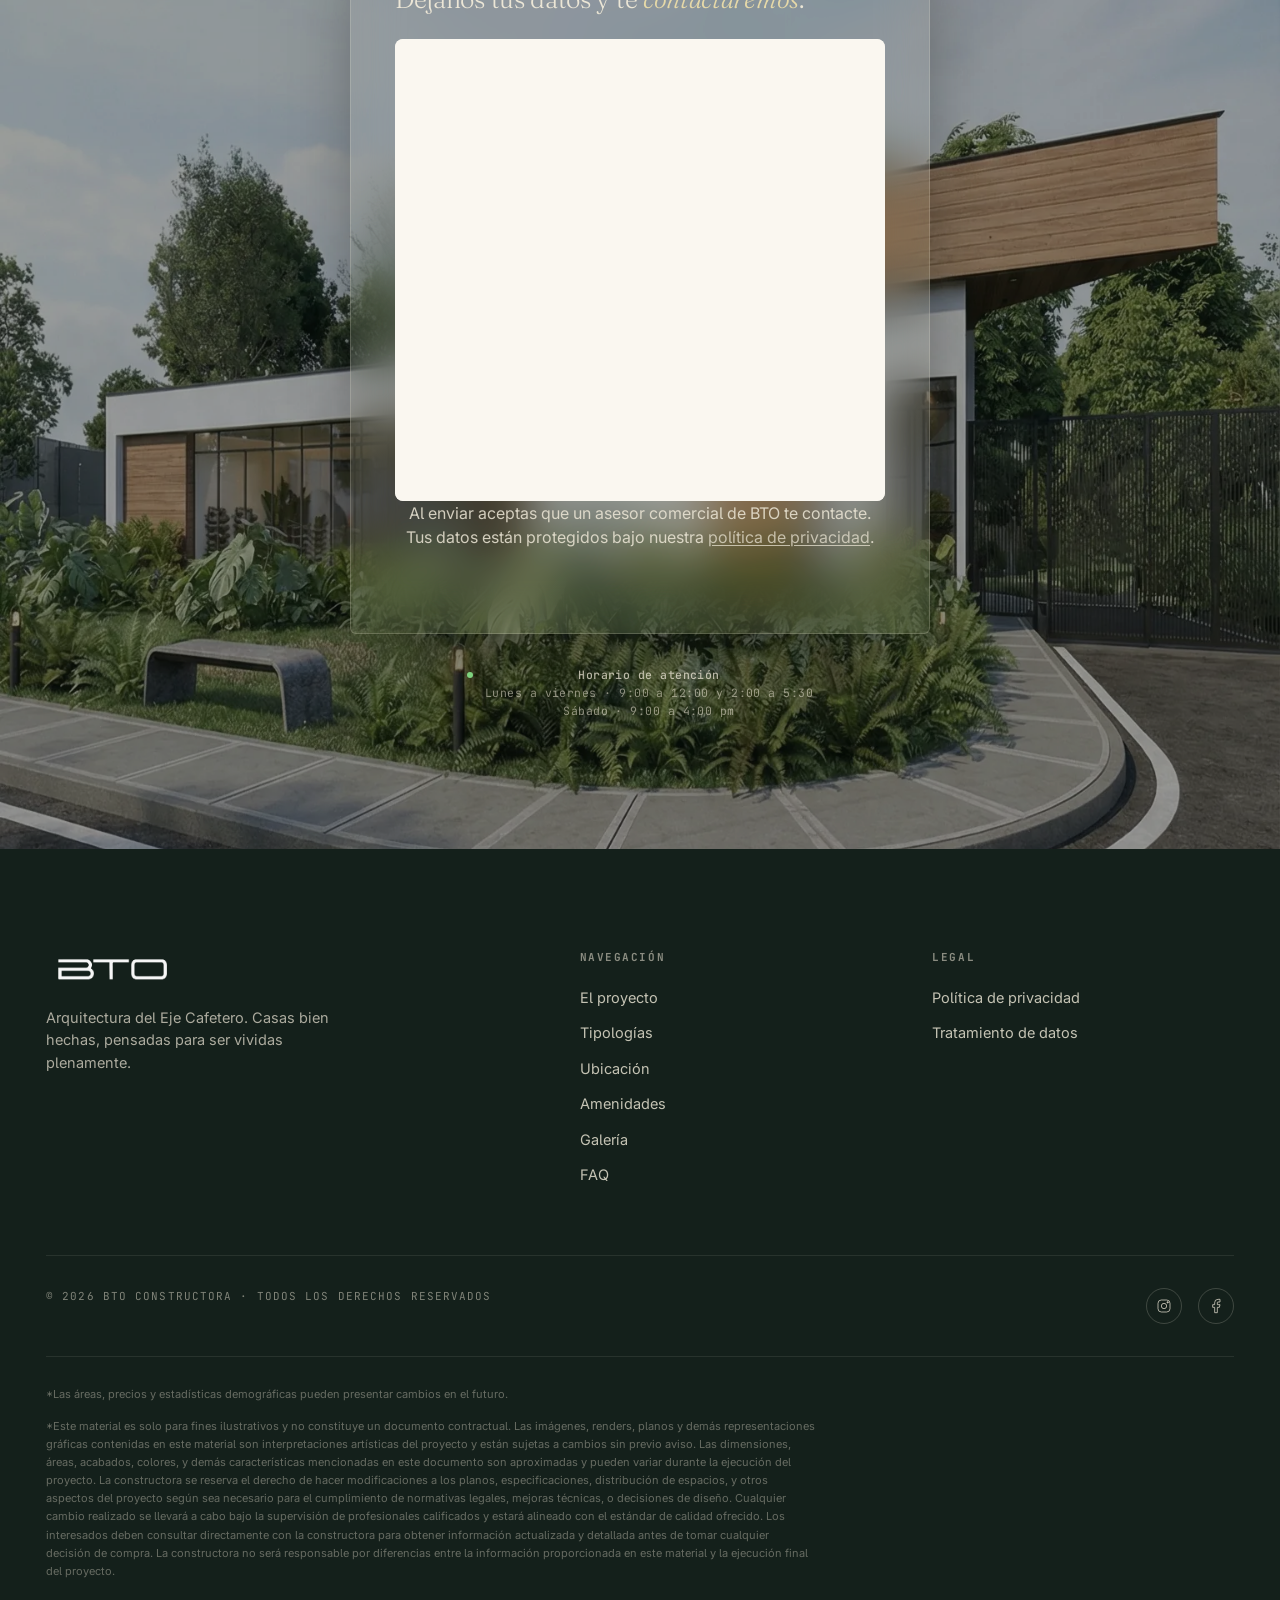
==== commit 1f994cb5: "El proyecto: player de video con portada, boton play e invitacion a ver el urbanismo (click-to-play)" ====
--- a/index.html
+++ b/index.html
@@ -377,8 +377,65 @@
     position: relative; aspect-ratio: 4/5; border-radius: var(--radius-md);
     overflow: hidden; background: var(--bg-soft);
   }
-  .narrative-img.is-video { aspect-ratio: 16/9; background: #14201B; box-shadow: 0 24px 60px -28px rgba(20,32,27,.28); }
+  .narrative-img.is-video { aspect-ratio: 16/9; background: #14201B; box-shadow: 0 28px 70px -30px rgba(20,32,27,.4); border: 1px solid var(--line); }
   .narrative-img iframe { position: absolute; inset: 0; width: 100%; height: 100%; border: 0; display: block; }
+
+  /* Portada del video (click-to-play) */
+  .video-poster {
+    position: absolute; inset: 0; width: 100%; height: 100%;
+    padding: 0; border: 0; margin: 0; cursor: pointer; display: block;
+    background: #14201B; overflow: hidden;
+  }
+  .video-poster img {
+    position: absolute; inset: 0; width: 100%; height: 100%;
+    object-fit: cover; object-position: center;
+    transition: transform .7s var(--e-out);
+  }
+  .video-poster:hover img { transform: scale(1.06); }
+  .video-veil {
+    position: absolute; inset: 0;
+    background:
+      linear-gradient(180deg, rgba(14,32,27,.1) 0%, rgba(14,32,27,.15) 45%, rgba(14,32,27,.78) 100%),
+      radial-gradient(60% 60% at 50% 42%, rgba(14,32,27,.18), transparent 70%);
+    transition: background .35s var(--e-out);
+  }
+  .video-poster:hover .video-veil { background: linear-gradient(180deg, rgba(14,32,27,.18) 0%, rgba(14,32,27,.28) 45%, rgba(14,32,27,.82) 100%); }
+  .video-play {
+    position: absolute; top: 44%; left: 50%; transform: translate(-50%, -50%);
+    width: 78px; height: 78px; border-radius: 50%;
+    display: inline-flex; align-items: center; justify-content: center;
+    background: rgba(236, 230, 214, 0.16);
+    backdrop-filter: blur(10px) saturate(1.3); -webkit-backdrop-filter: blur(10px) saturate(1.3);
+    border: 1px solid rgba(236, 230, 214, 0.5);
+    box-shadow: 0 12px 36px -8px rgba(0,0,0,.5);
+    transition: transform .3s var(--e-out), background .3s var(--e-out), border-color .3s var(--e-out);
+  }
+  .video-play::before {
+    content: ""; position: absolute; inset: -1px; border-radius: 50%;
+    border: 1px solid rgba(215, 179, 74, .55);
+    animation: videoPulse 2.6s var(--e-out) infinite;
+  }
+  @keyframes videoPulse {
+    0% { transform: scale(1); opacity: .8; }
+    70% { transform: scale(1.35); opacity: 0; }
+    100% { opacity: 0; }
+  }
+  .video-play svg { width: 26px; height: 26px; margin-left: 4px; color: #fff; }
+  .video-poster:hover .video-play { transform: translate(-50%, -50%) scale(1.08); background: var(--accent); border-color: var(--accent); }
+  .video-meta {
+    position: absolute; left: clamp(18px, 3vw, 28px); right: clamp(18px, 3vw, 28px); bottom: clamp(16px, 3vw, 24px);
+    display: flex; flex-direction: column; gap: 4px; text-align: left;
+  }
+  .video-meta .video-eyebrow {
+    font-family: var(--f-mono); font-size: 10.5px; letter-spacing: .16em; text-transform: uppercase;
+    color: #E6D9A8;
+  }
+  .video-meta .video-title {
+    font-family: var(--f-display); font-weight: 400; font-style: italic;
+    font-size: clamp(17px, 1.7vw, 22px); line-height: 1.15; letter-spacing: -.01em;
+    color: var(--on-dark);
+  }
+  @media (prefers-reduced-motion: reduce) { .video-play::before { animation: none; } }
 
   /* ========== 04 · UBICACIÓN ========== */
   .location {
@@ -1369,7 +1426,17 @@
       <div class="narrative-sig">— Juan Carlos Jaramillo, Arquitecto · CEO BTO</div>
     </div>
     <div class="narrative-img is-video reveal">
-      <iframe src="https://www.youtube-nocookie.com/embed/NpXG_uuo_X4?rel=0&amp;modestbranding=1" title="Garden Houses — el proyecto" loading="lazy" allow="accelerometer; autoplay; clipboard-write; encrypted-media; gyroscope; picture-in-picture; web-share" allowfullscreen></iframe>
+      <button class="video-poster" data-yt="NpXG_uuo_X4" aria-label="Reproducir el recorrido del urbanismo de Garden Houses">
+        <img src="img/vista-aerea-proyecto-sinerx-02.webp" alt="Urbanismo de Garden Houses visto desde el aire" loading="lazy">
+        <span class="video-veil" aria-hidden="true"></span>
+        <span class="video-play" aria-hidden="true">
+          <svg viewBox="0 0 24 24" fill="currentColor"><path d="M8 5v14l11-7z"/></svg>
+        </span>
+        <span class="video-meta">
+          <span class="video-eyebrow">Recorrido aéreo</span>
+          <span class="video-title">Conoce el urbanismo del proyecto</span>
+        </span>
+      </button>
     </div>
   </div>
 </section>
@@ -2228,6 +2295,21 @@
     if (Math.abs(dx) > 50) (dx < 0 ? lbNext() : lbPrev());
   });
 
+  // ========== VIDEO "EL PROYECTO" (click-to-play) ==========
+  document.querySelectorAll('.video-poster').forEach(poster => {
+    poster.addEventListener('click', () => {
+      const id = poster.dataset.yt;
+      const wrap = poster.parentElement;
+      const iframe = document.createElement('iframe');
+      iframe.src = 'https://www.youtube-nocookie.com/embed/' + id + '?autoplay=1&rel=0&modestbranding=1';
+      iframe.title = 'Garden Houses — recorrido del urbanismo';
+      iframe.allow = 'accelerometer; autoplay; clipboard-write; encrypted-media; gyroscope; picture-in-picture; web-share';
+      iframe.setAttribute('allowfullscreen', '');
+      wrap.innerHTML = '';
+      wrap.appendChild(iframe);
+    });
+  });
+
   // Form de Go High Level — el iframe + form_embed.js manejan todo el envío.
 
   // ========== MODALES LEGALES (popup con scroll) ==========
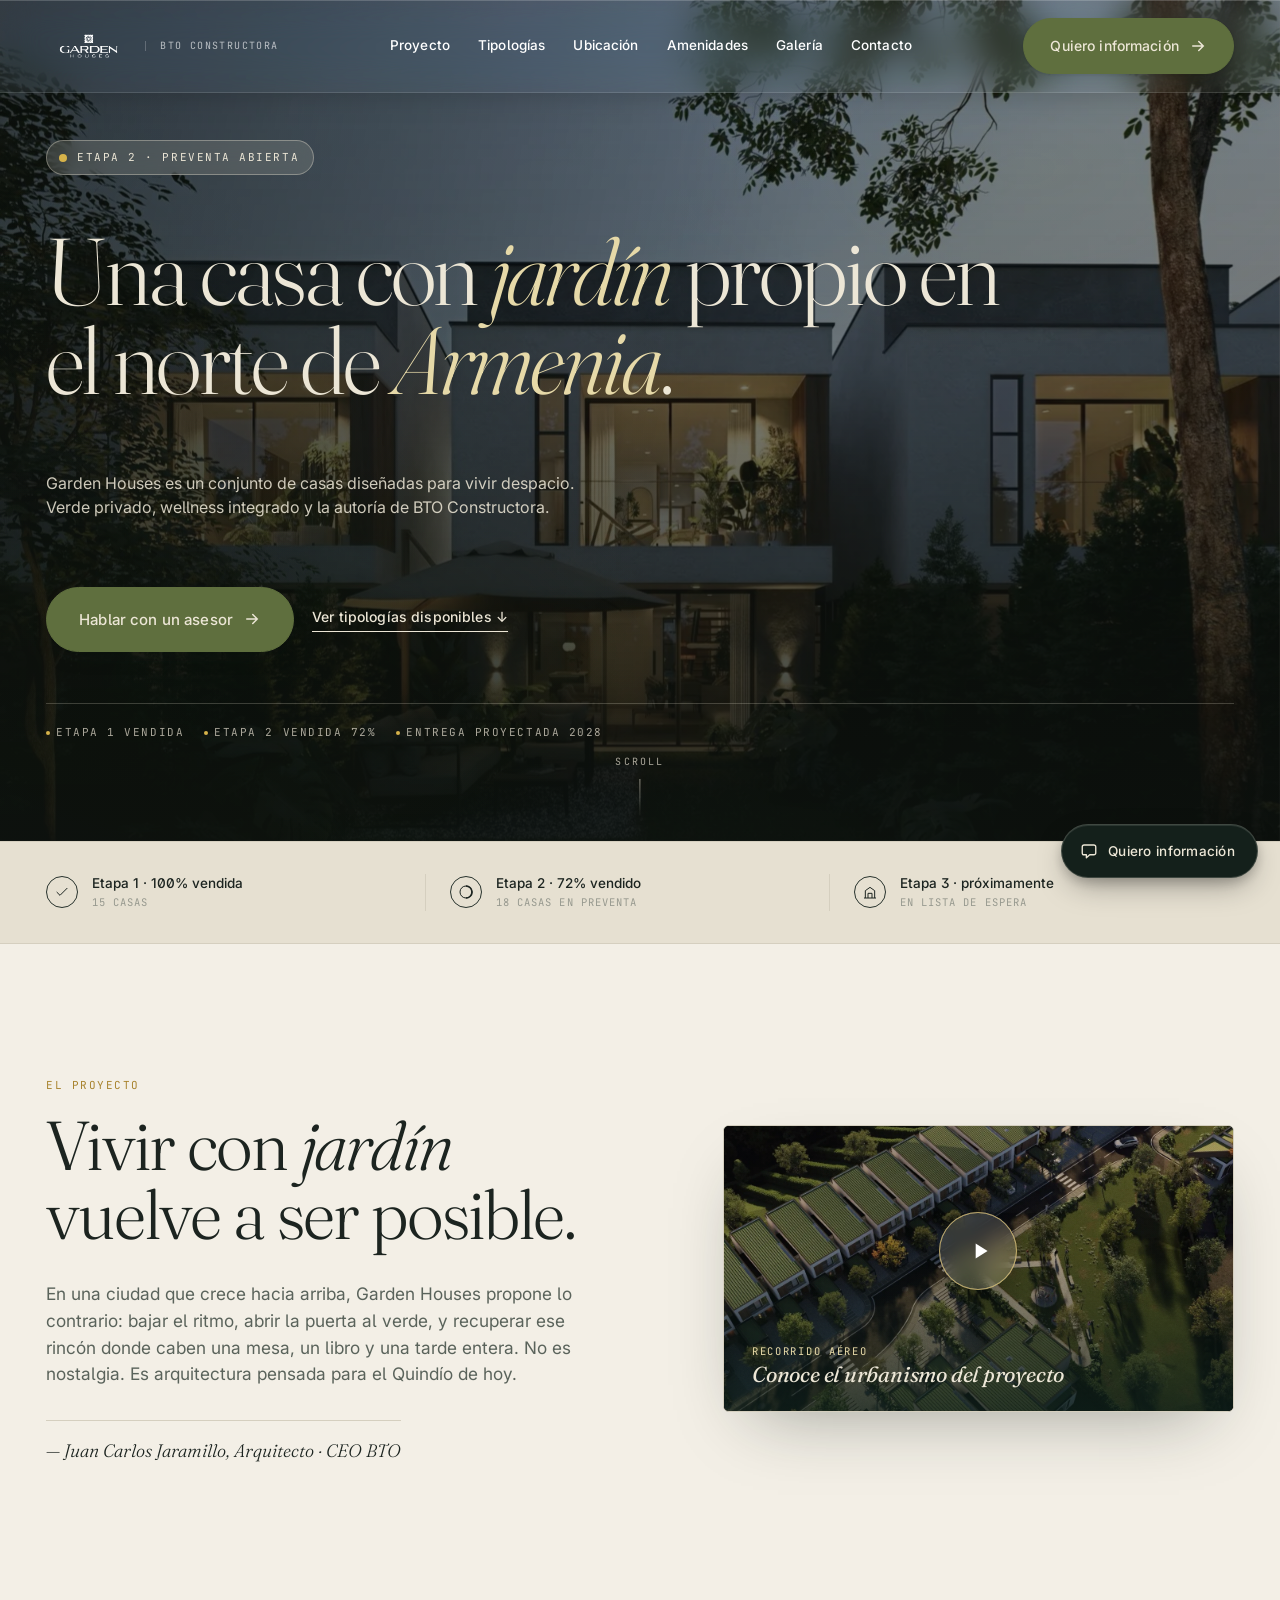
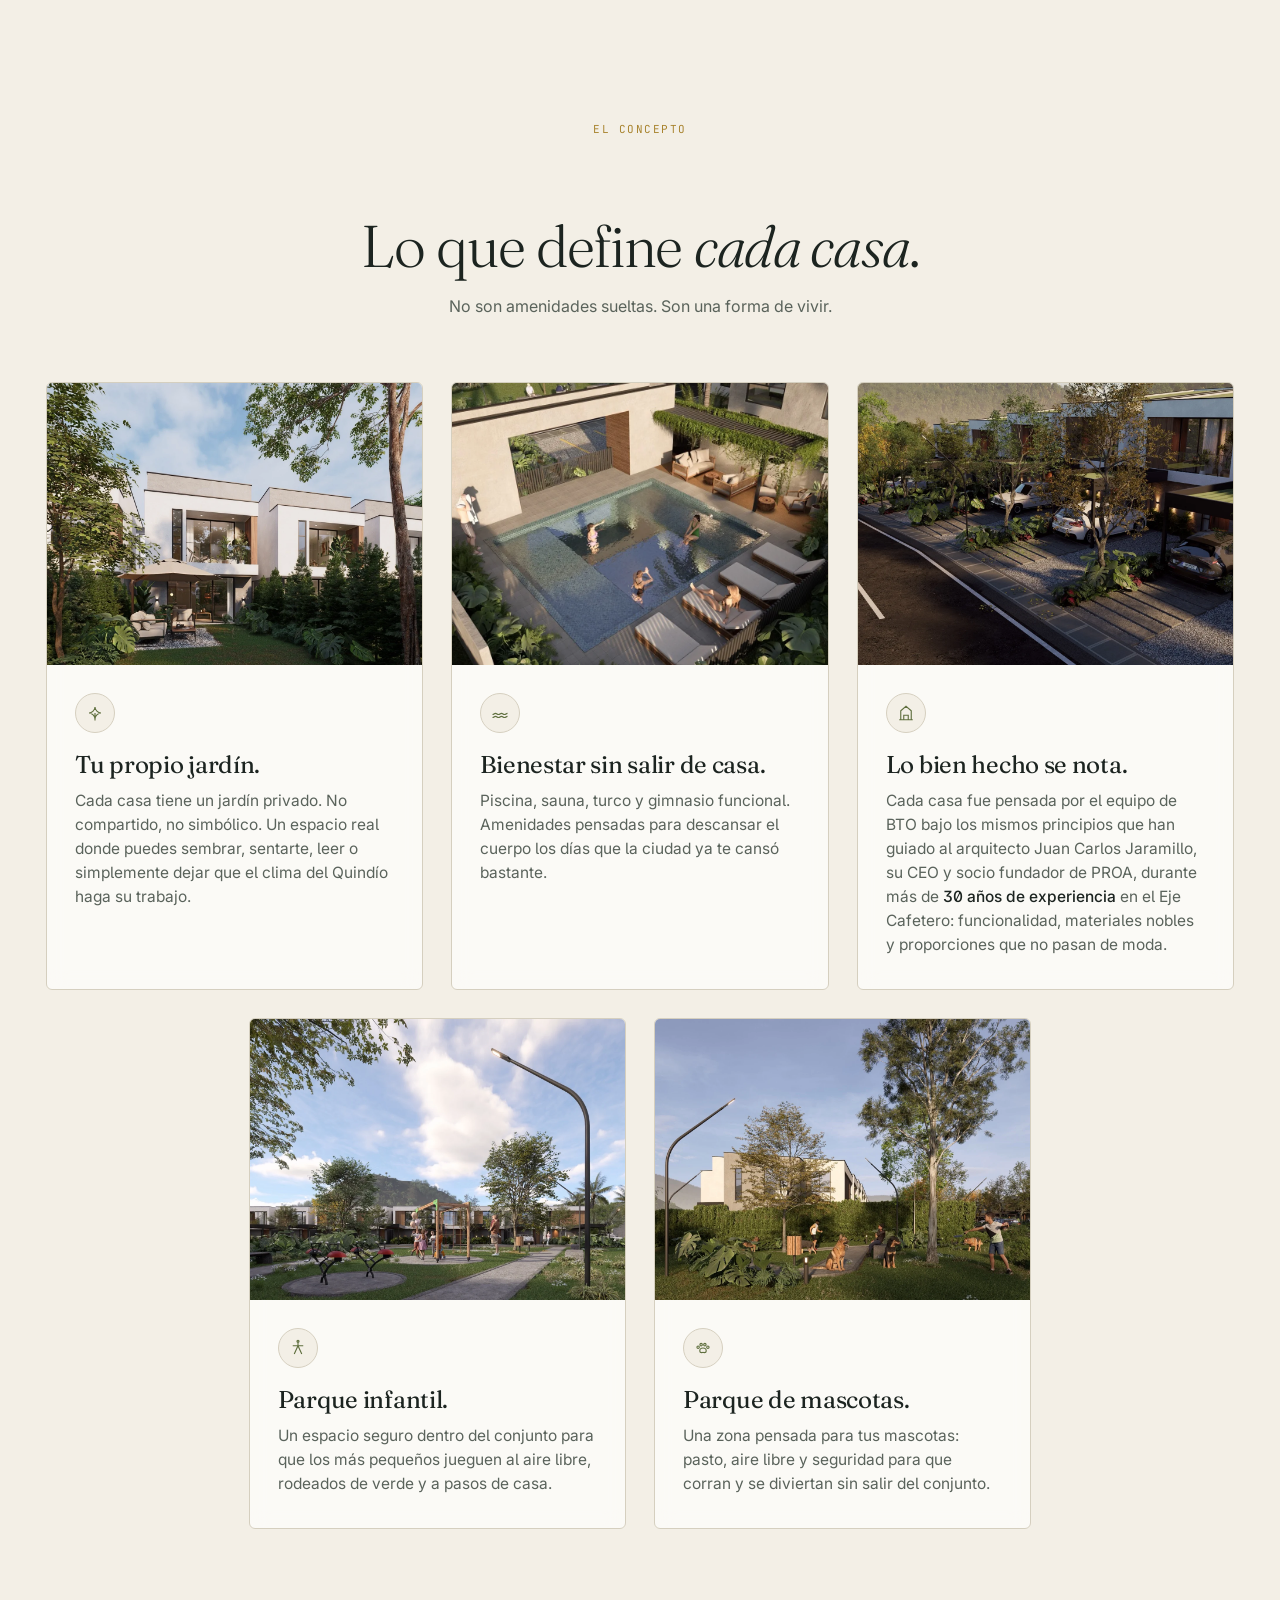
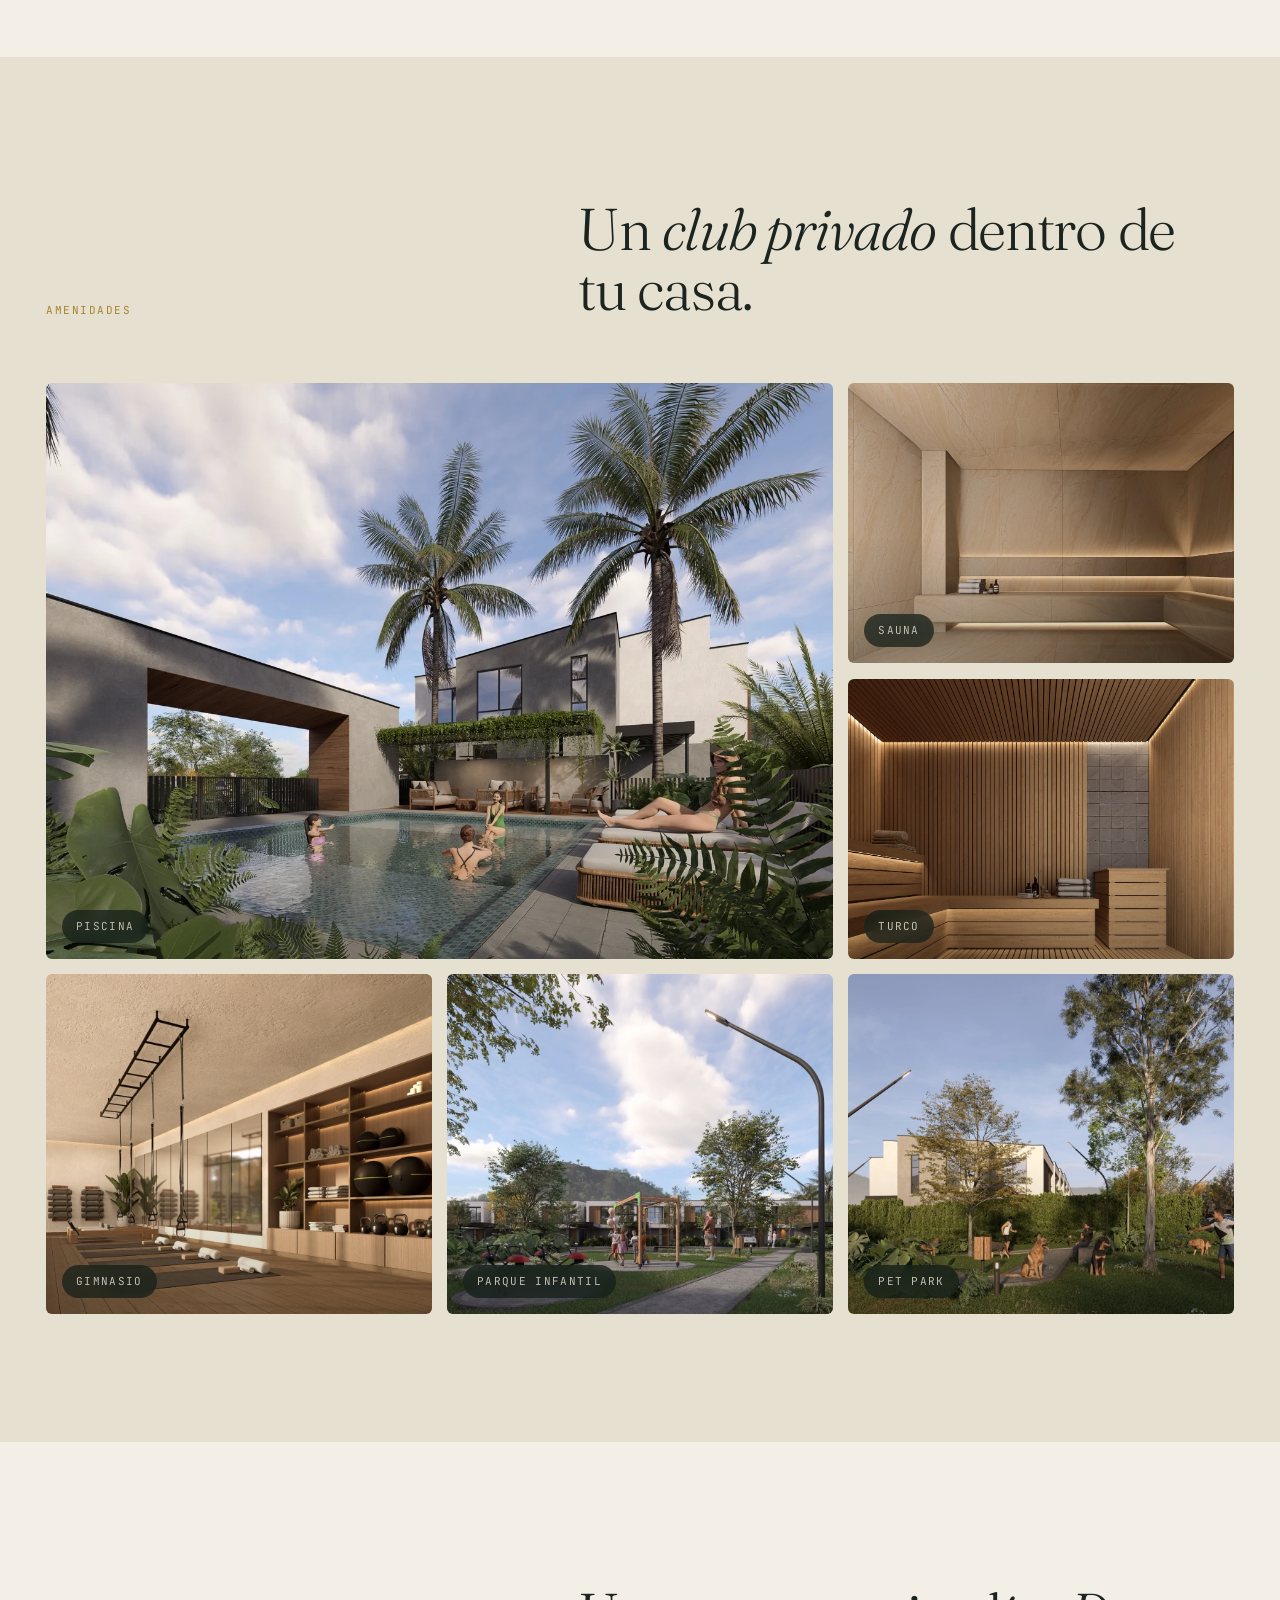
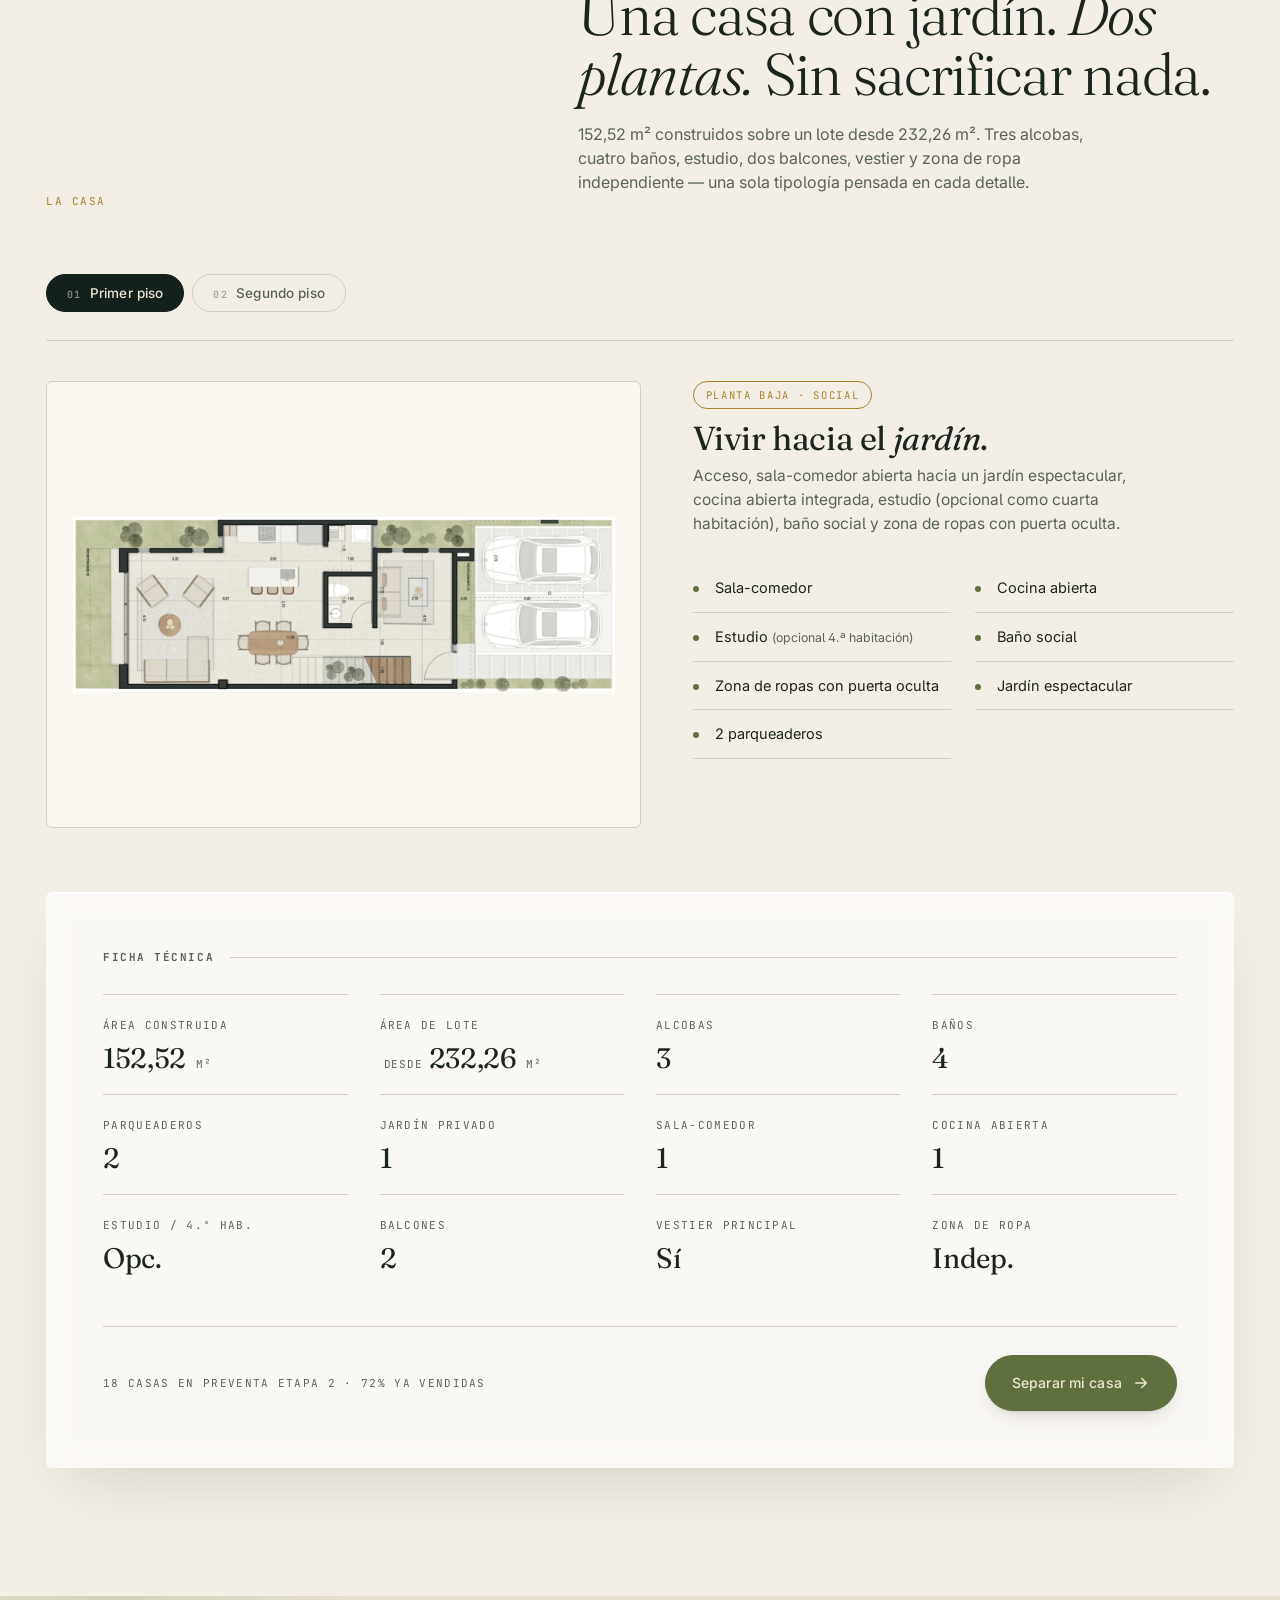
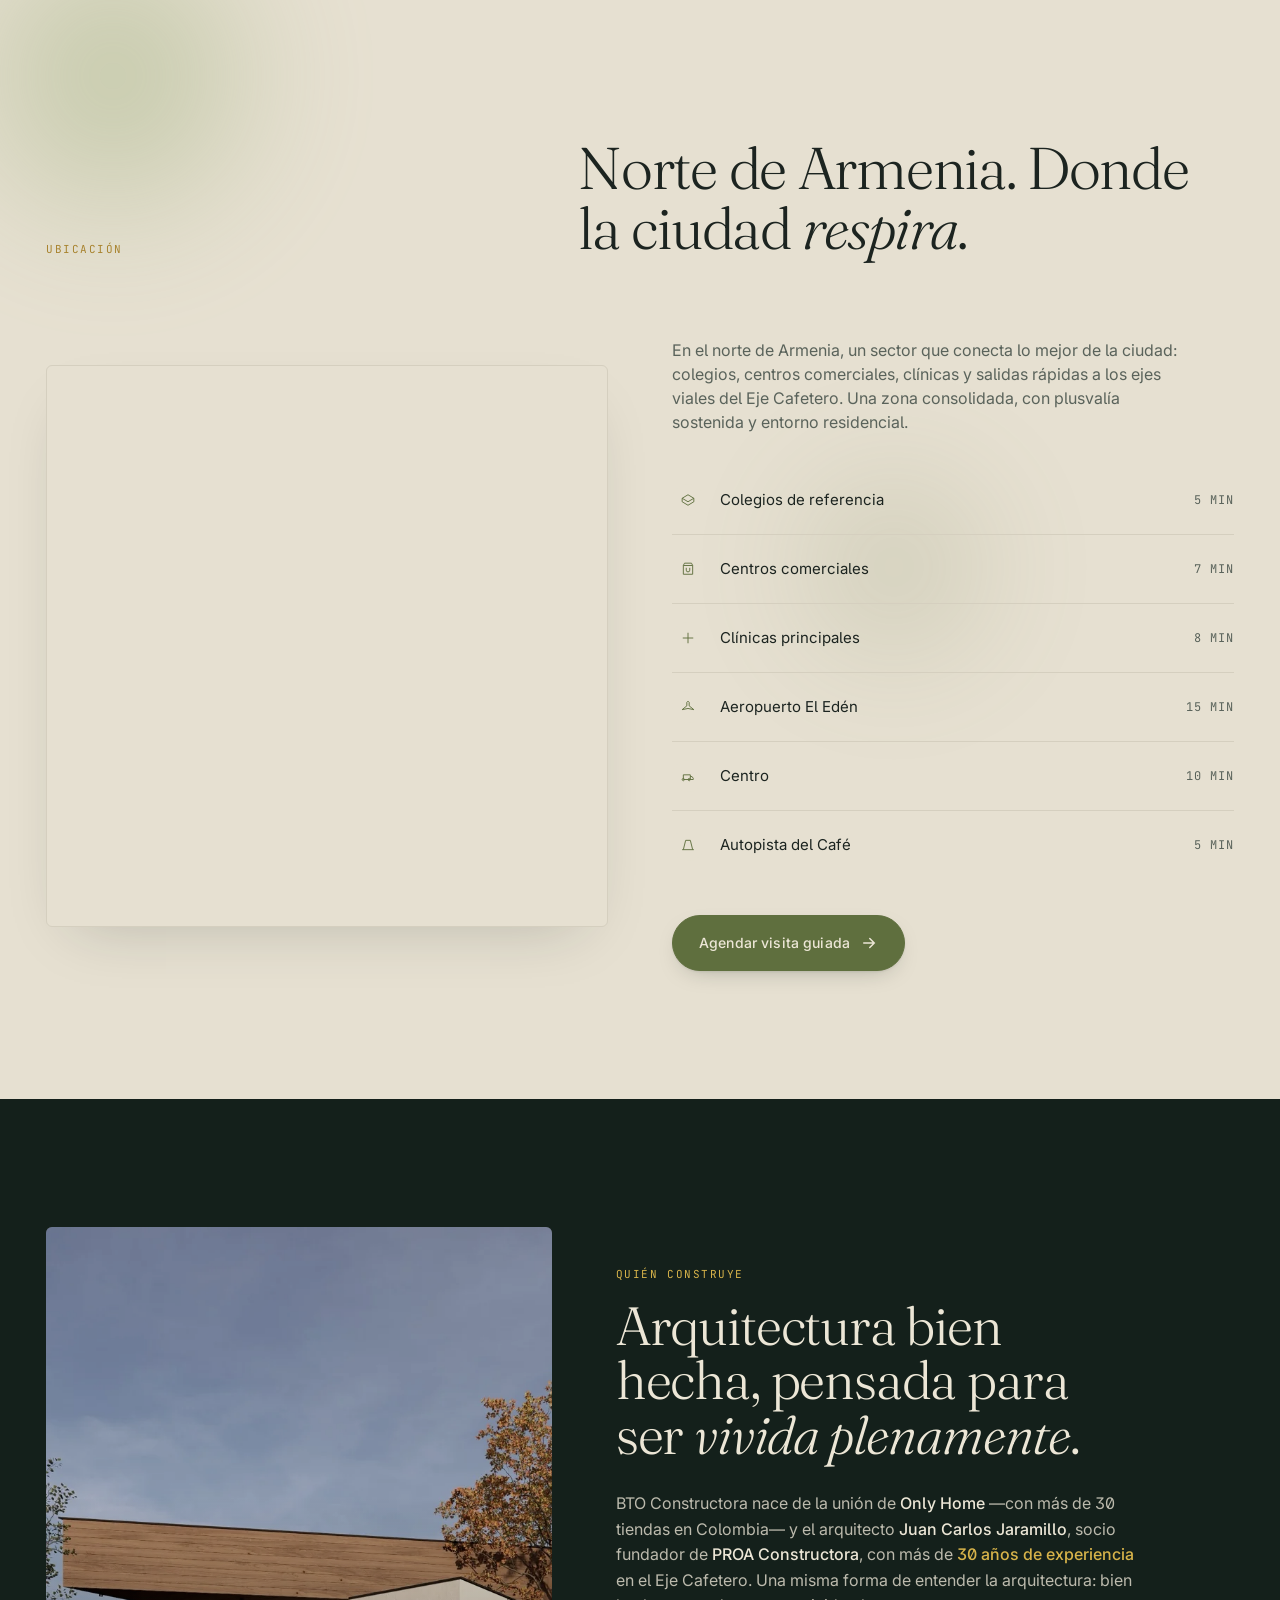
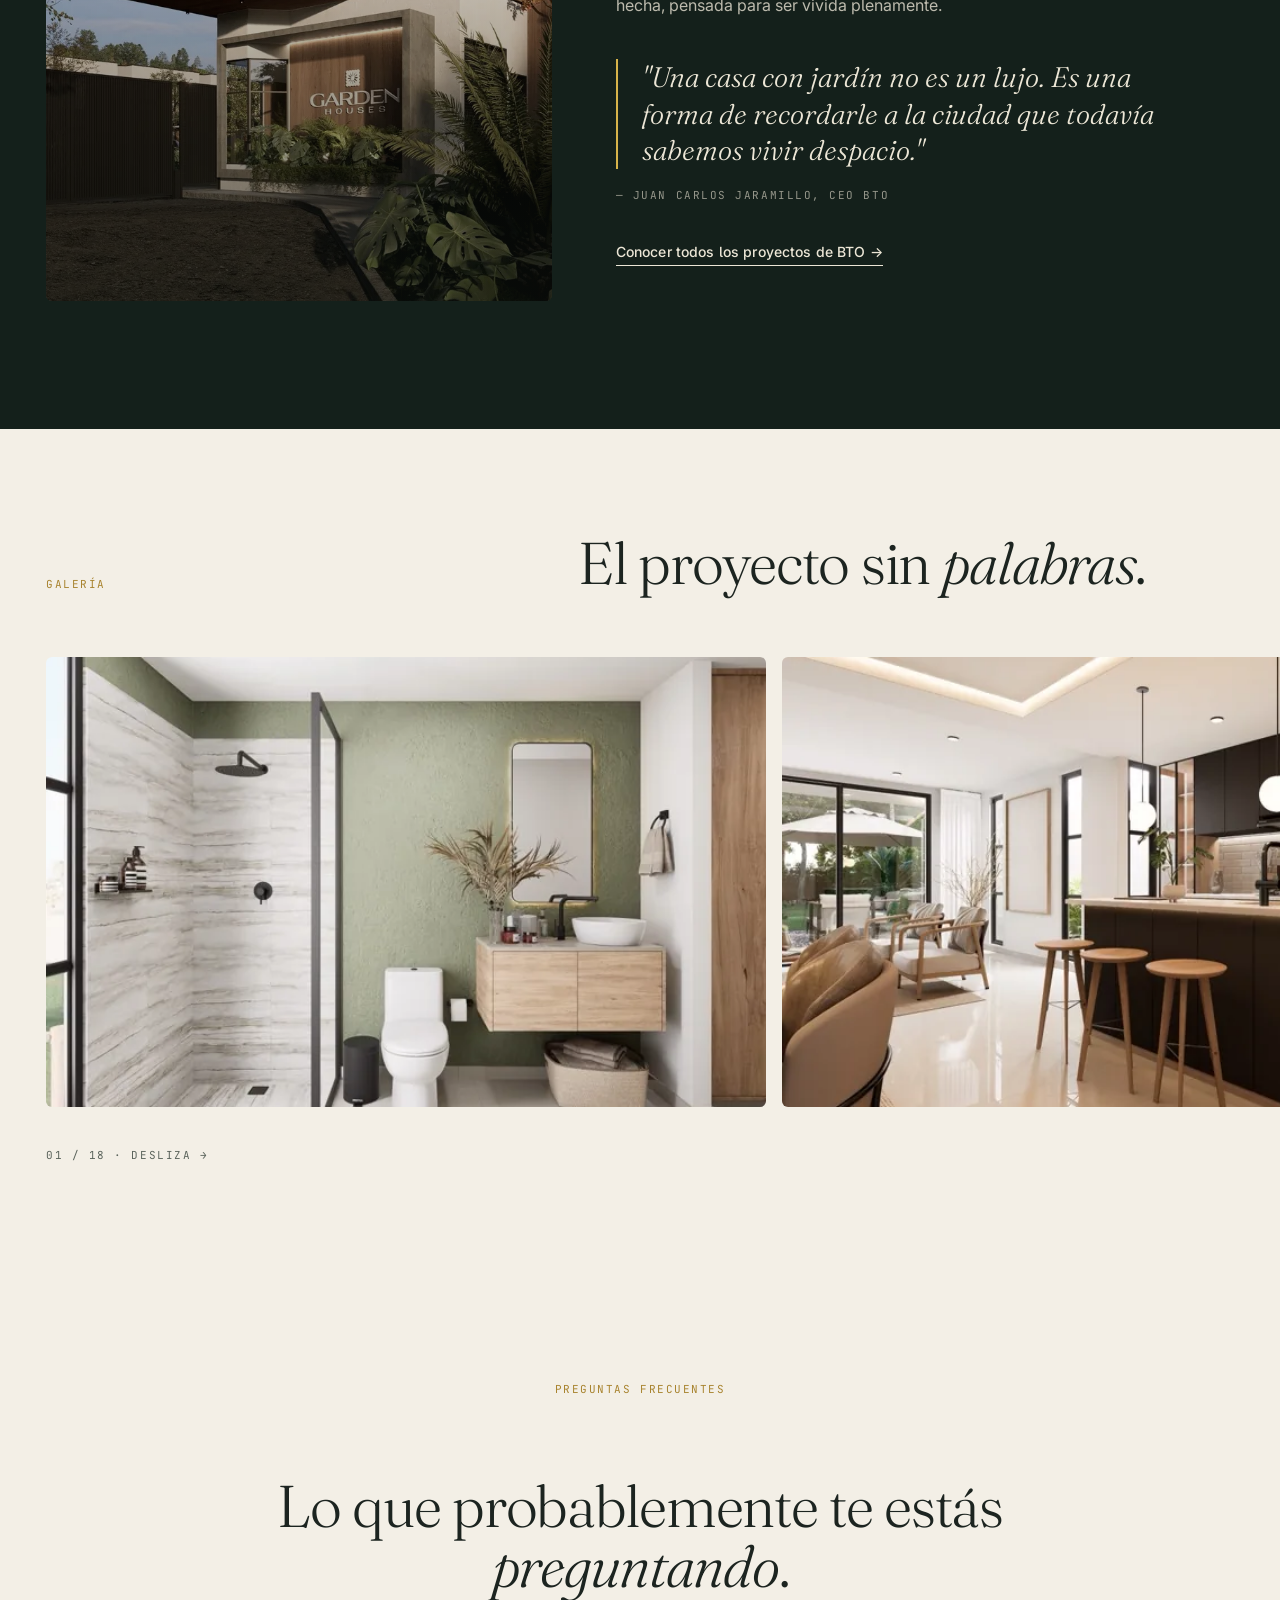
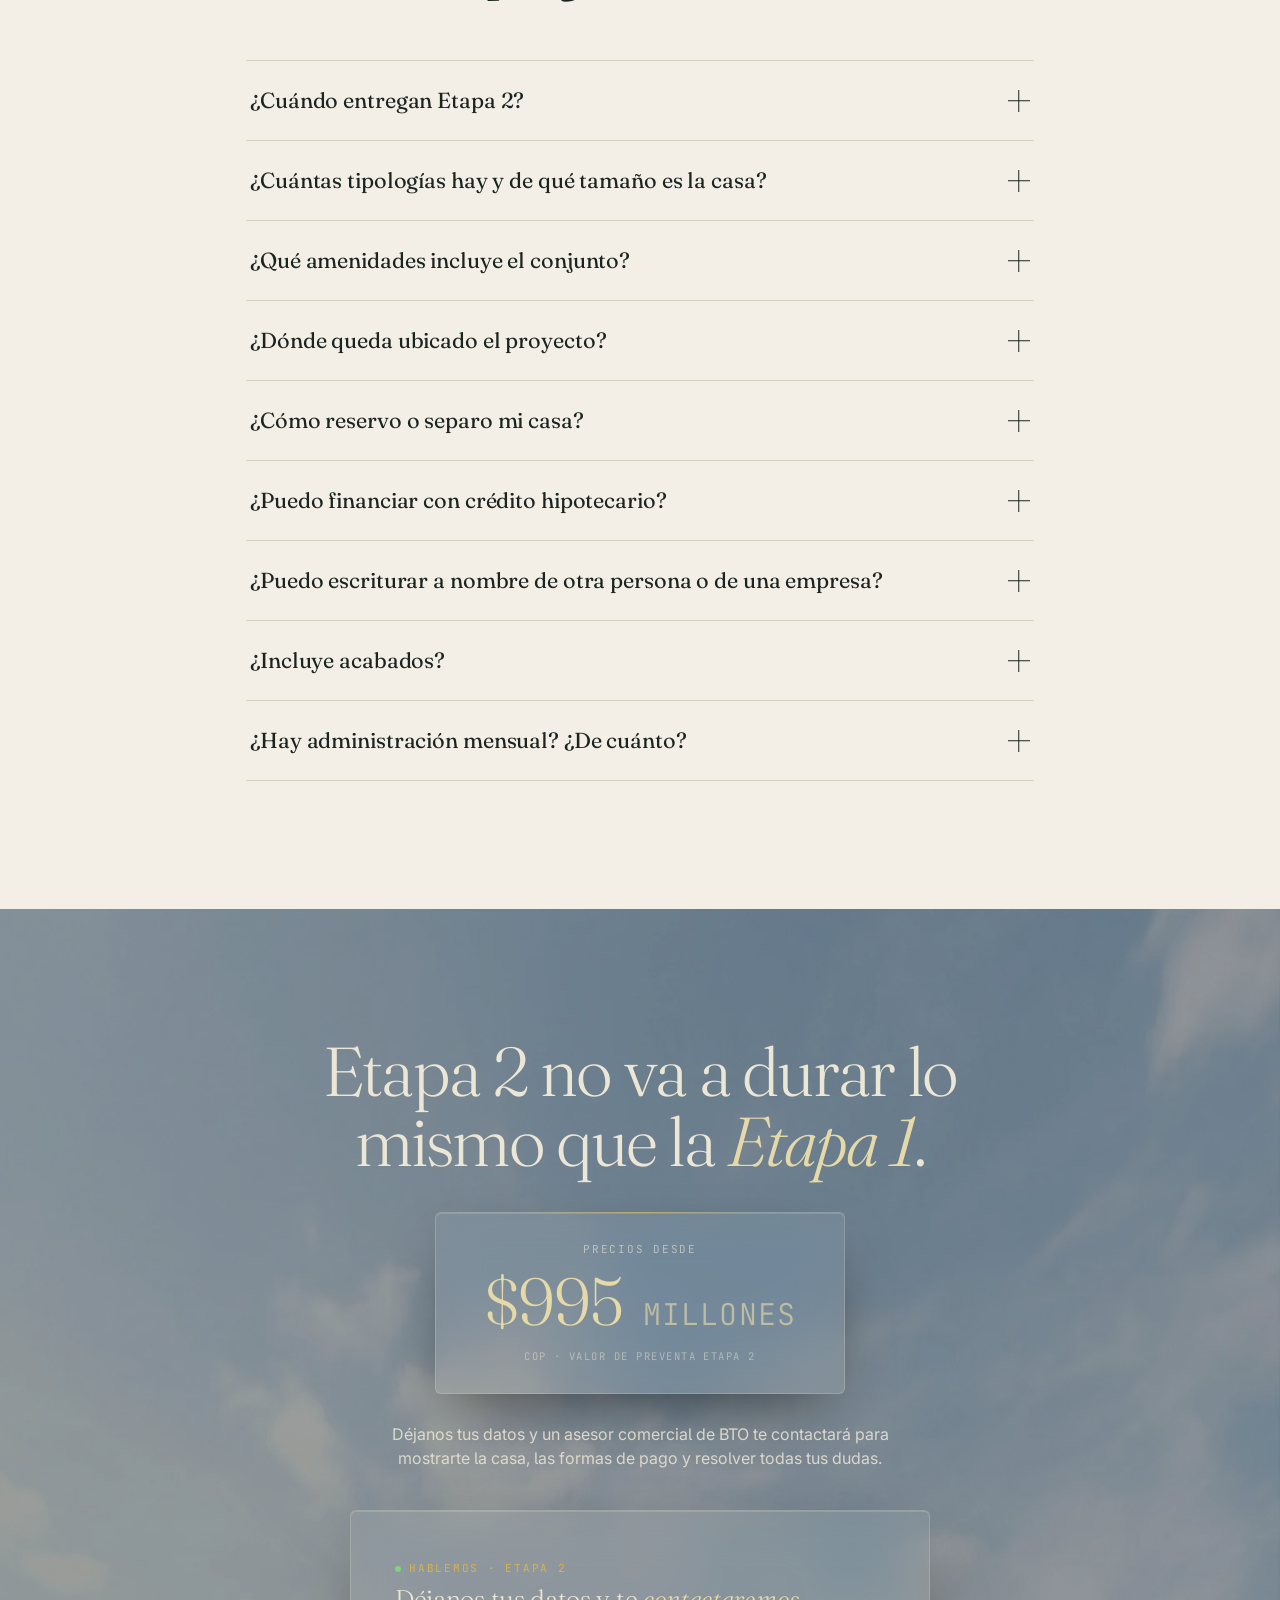
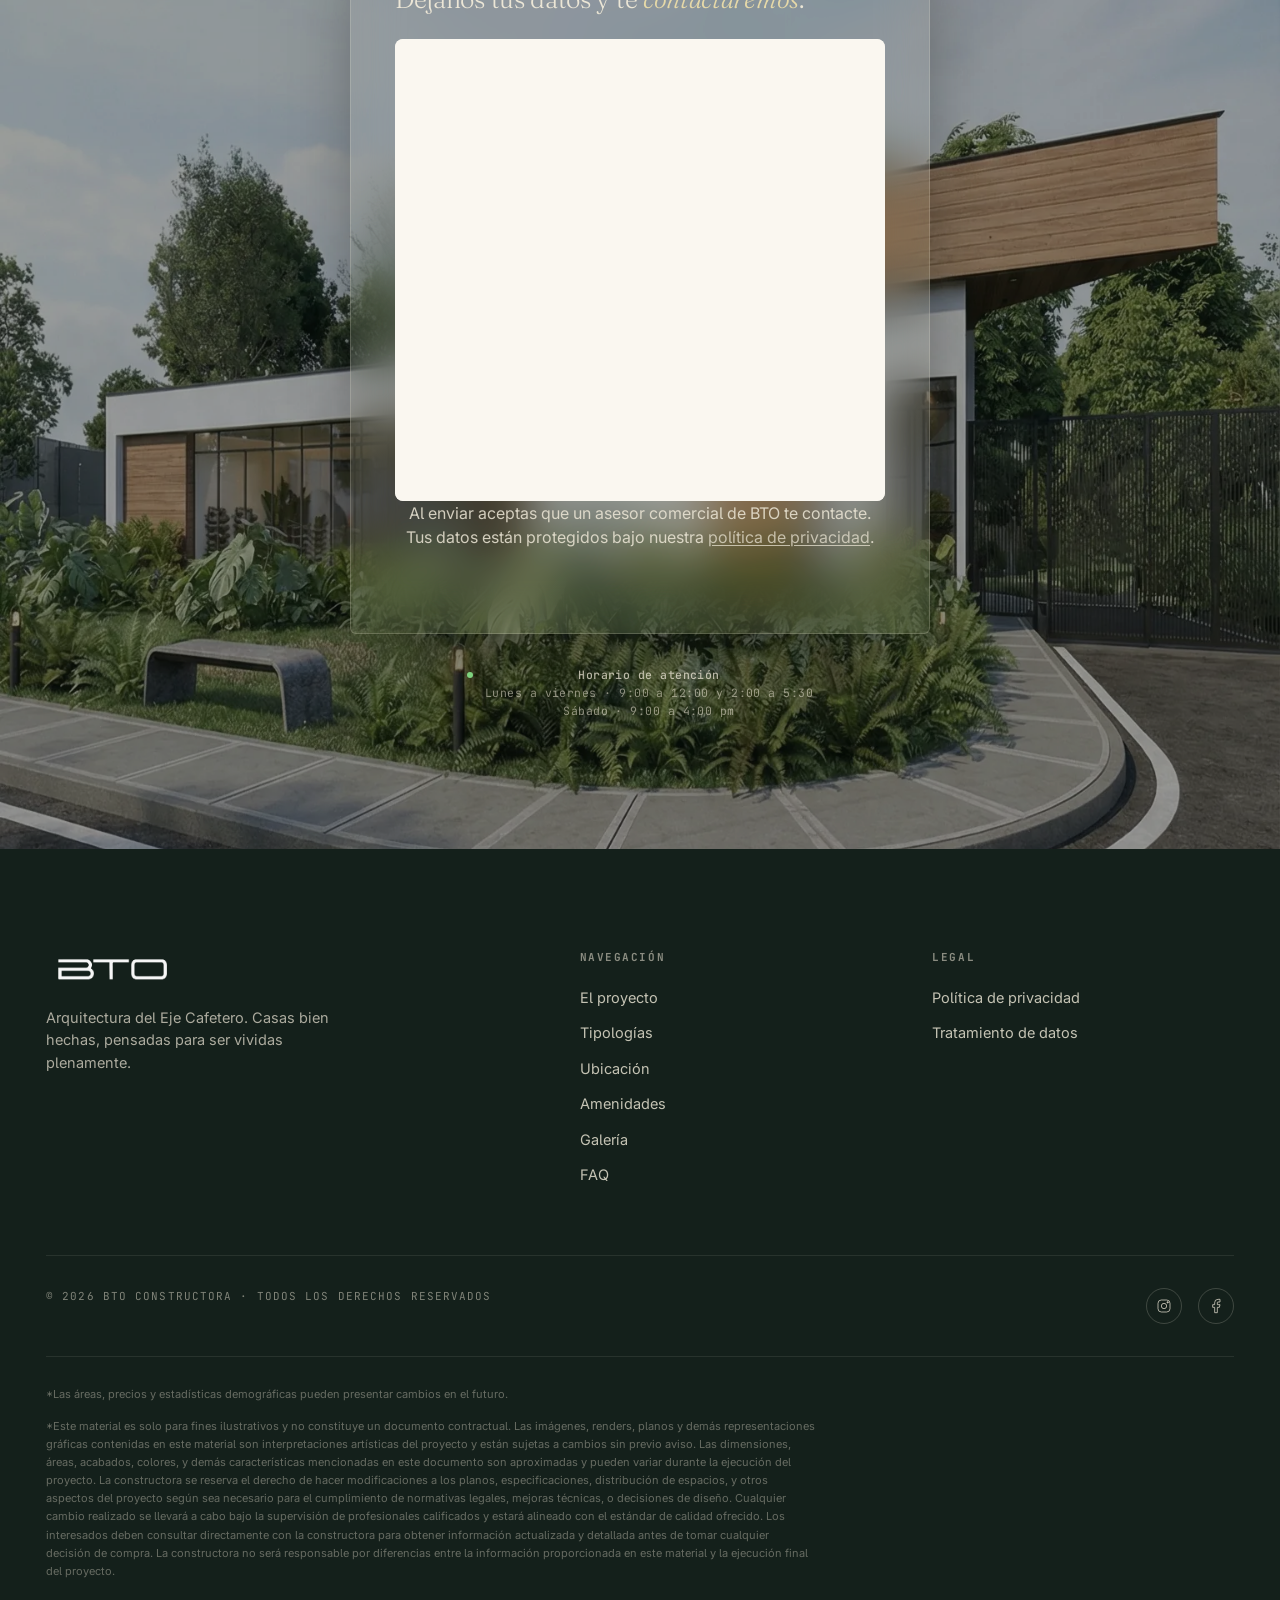
==== commit b3263af6: "Analytics: agregar Google Analytics, Microsoft Clarity y Meta Pixel Co-Authored-By: Claude Opus 4.8 " ====
--- a/index.html
+++ b/index.html
@@ -3,6 +3,43 @@
 <head>
 <meta charset="utf-8" />
 <meta name="viewport" content="width=device-width, initial-scale=1" />
+
+<!-- Google tag (gtag.js) -->
+<script async src="https://www.googletagmanager.com/gtag/js?id=G-H11S2S4JN0"></script>
+<script>
+  window.dataLayer = window.dataLayer || [];
+  function gtag(){dataLayer.push(arguments);}
+  gtag('js', new Date());
+  gtag('config', 'G-H11S2S4JN0');
+</script>
+
+<!-- Microsoft Clarity -->
+<script type="text/javascript">
+    (function(c,l,a,r,i,t,y){
+        c[a]=c[a]||function(){(c[a].q=c[a].q||[]).push(arguments)};
+        t=l.createElement(r);t.async=1;t.src="https://www.clarity.ms/tag/"+i;
+        y=l.getElementsByTagName(r)[0];y.parentNode.insertBefore(t,y);
+    })(window, document, "clarity", "script", "xpy4v89lij");
+</script>
+
+<!-- Meta Pixel Code -->
+<script>
+!function(f,b,e,v,n,t,s)
+{if(f.fbq)return;n=f.fbq=function(){n.callMethod?
+n.callMethod.apply(n,arguments):n.queue.push(arguments)};
+if(!f._fbq)f._fbq=n;n.push=n;n.loaded=!0;n.version='2.0';
+n.queue=[];t=b.createElement(e);t.async=!0;
+t.src=v;s=b.getElementsByTagName(e)[0];
+s.parentNode.insertBefore(t,s)}(window, document,'script',
+'https://connect.facebook.net/en_US/fbevents.js');
+fbq('init', '1456245753051788');
+fbq('track', 'PageView');
+</script>
+<noscript><img height="1" width="1" style="display:none"
+src="https://www.facebook.com/tr?id=1456245753051788&ev=PageView&noscript=1"
+/></noscript>
+<!-- End Meta Pixel Code -->
+
 <title>Garden Houses — Casas con jardín propio · Norte de Armenia · BTO Constructora</title>
 <meta name="description" content="Garden Houses es un conjunto de casas con jardín privado y wellness integrado en el norte de Armenia. Etapa 2 en preventa. Licencia aprobada · Entrega 2028.">
 <meta name="theme-color" content="#14201B">
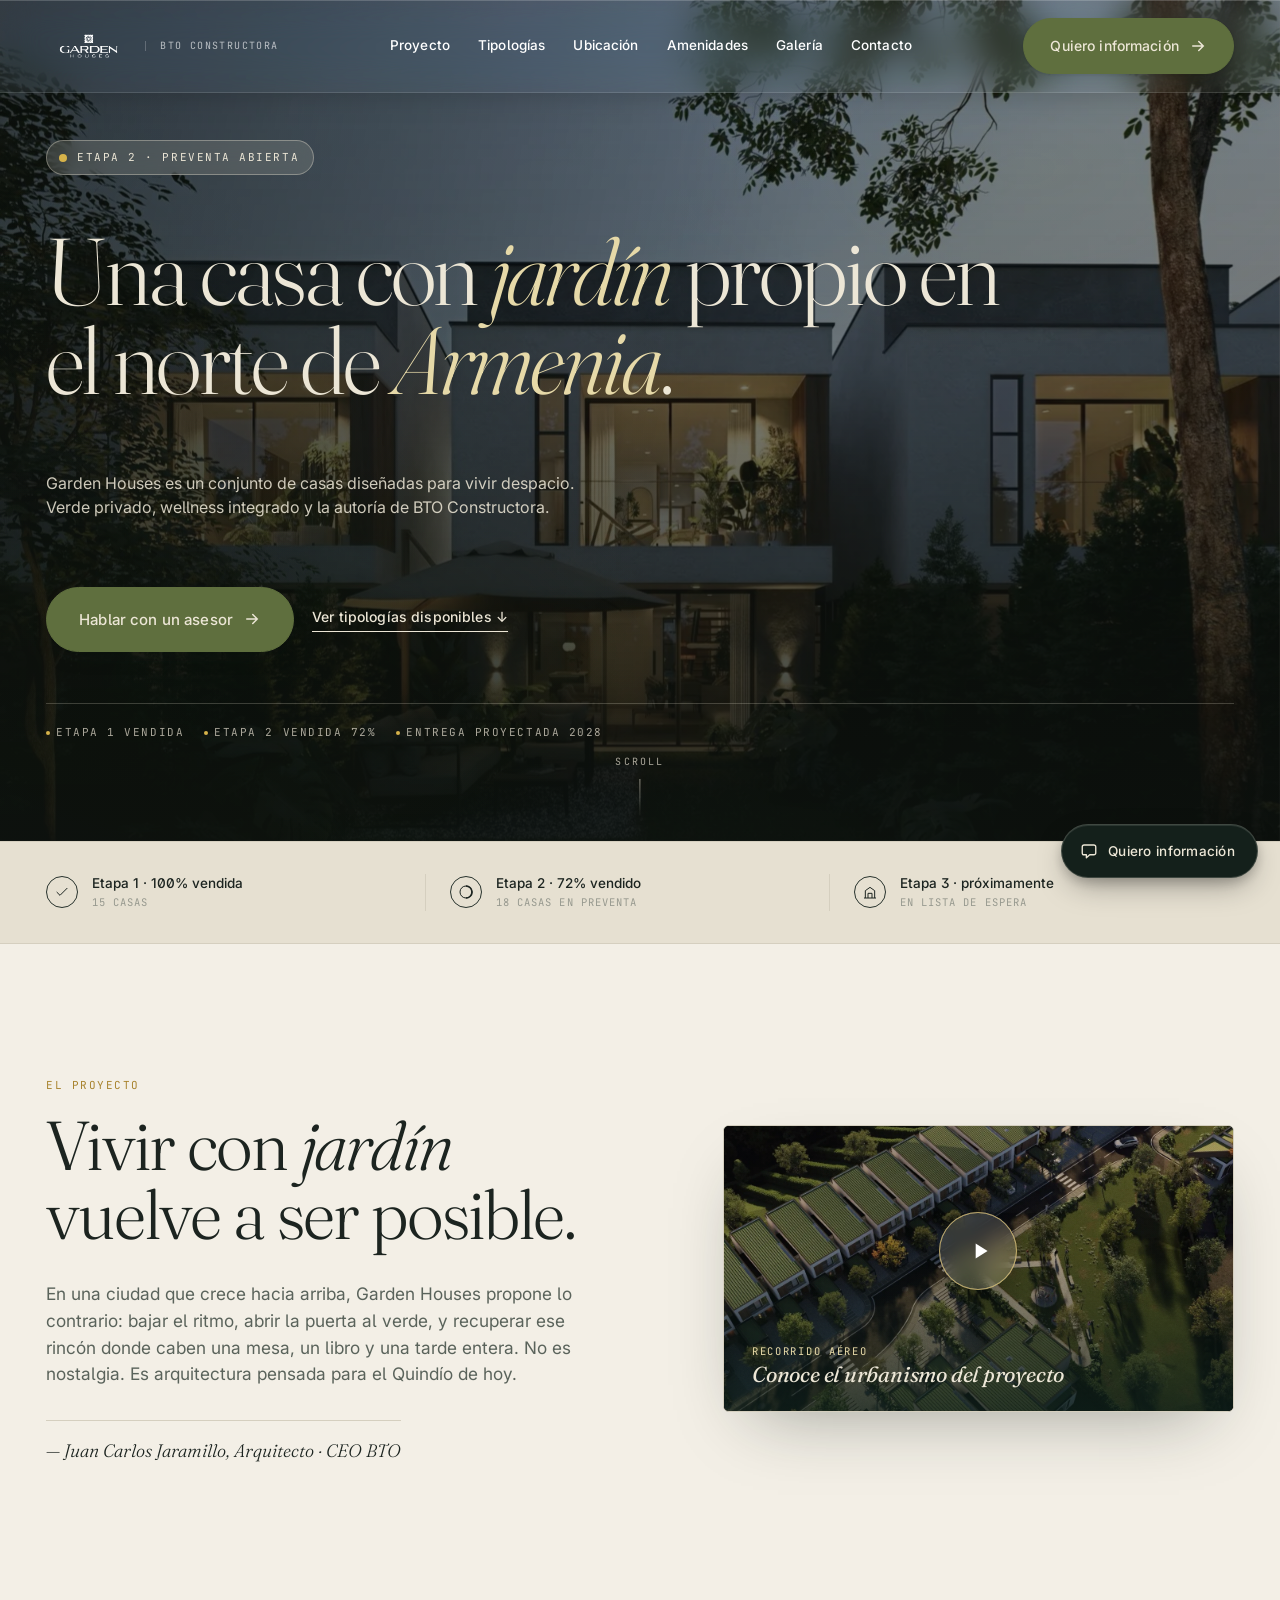
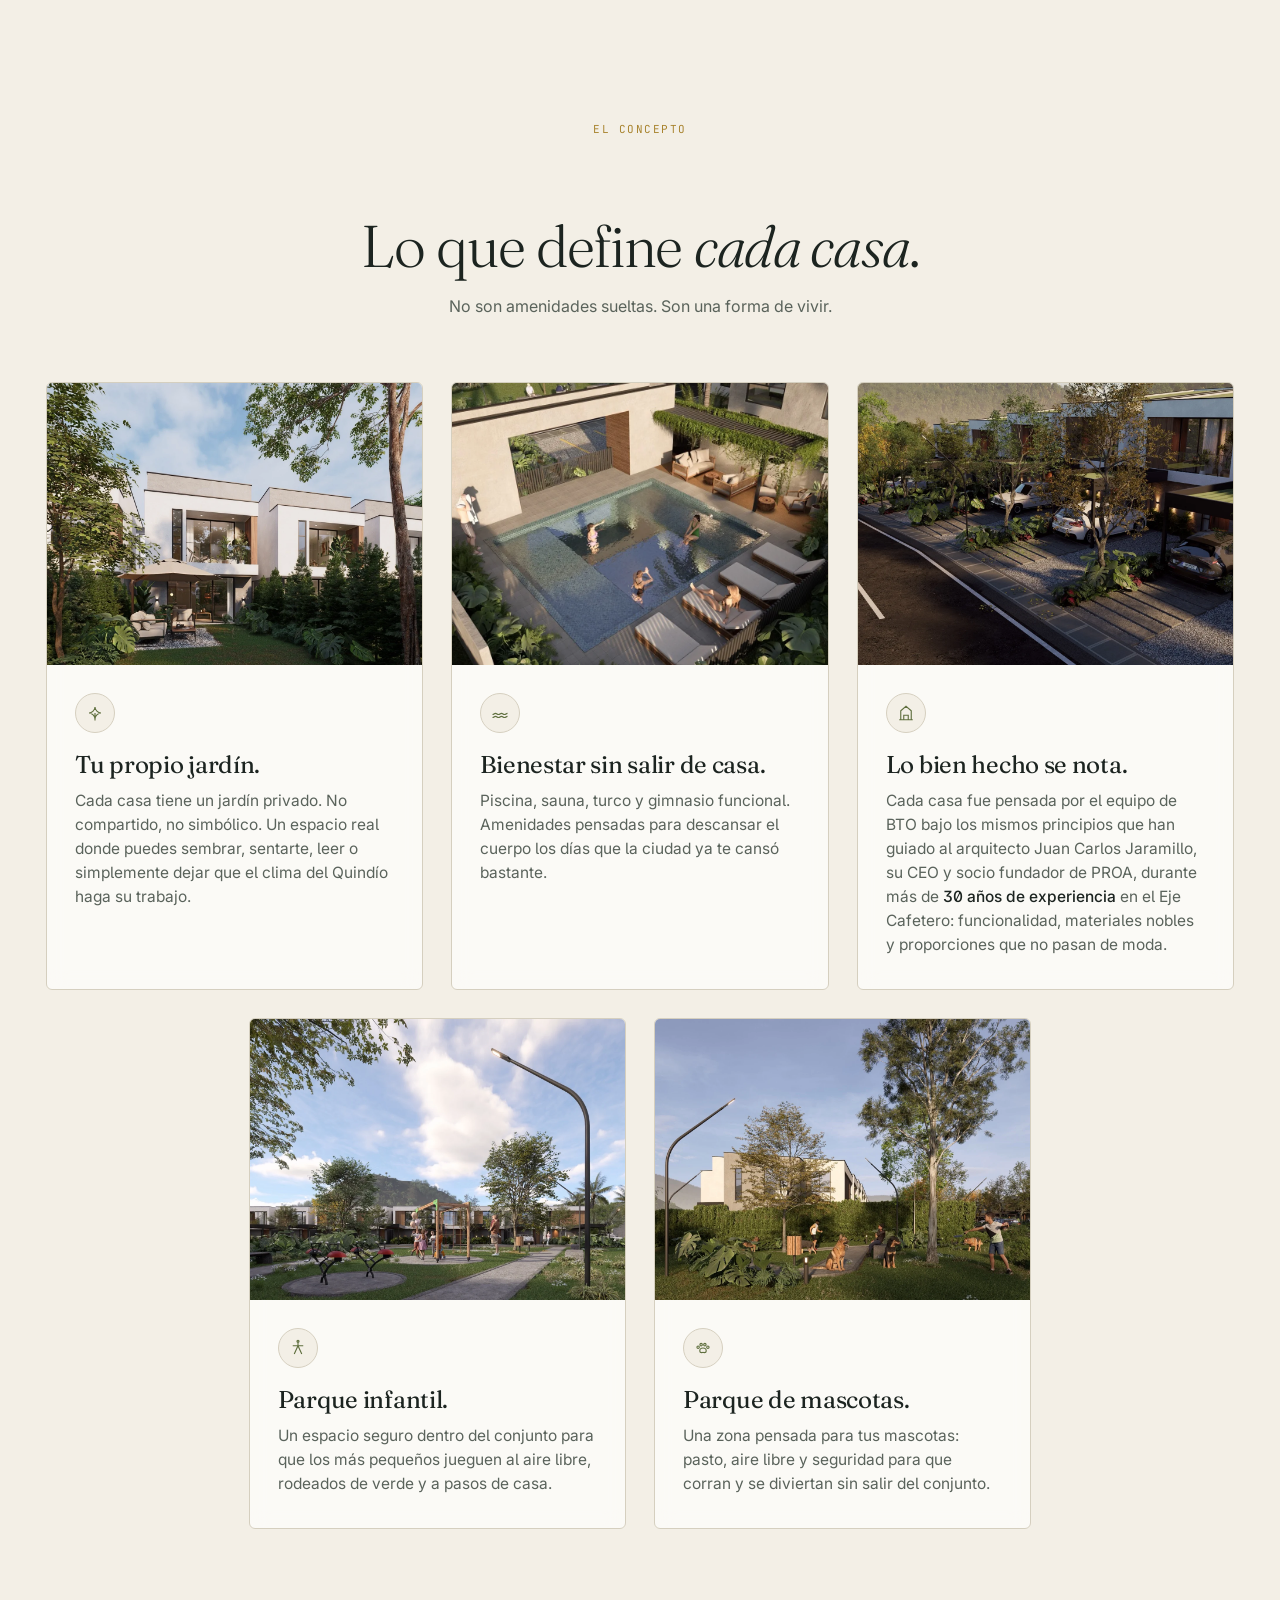
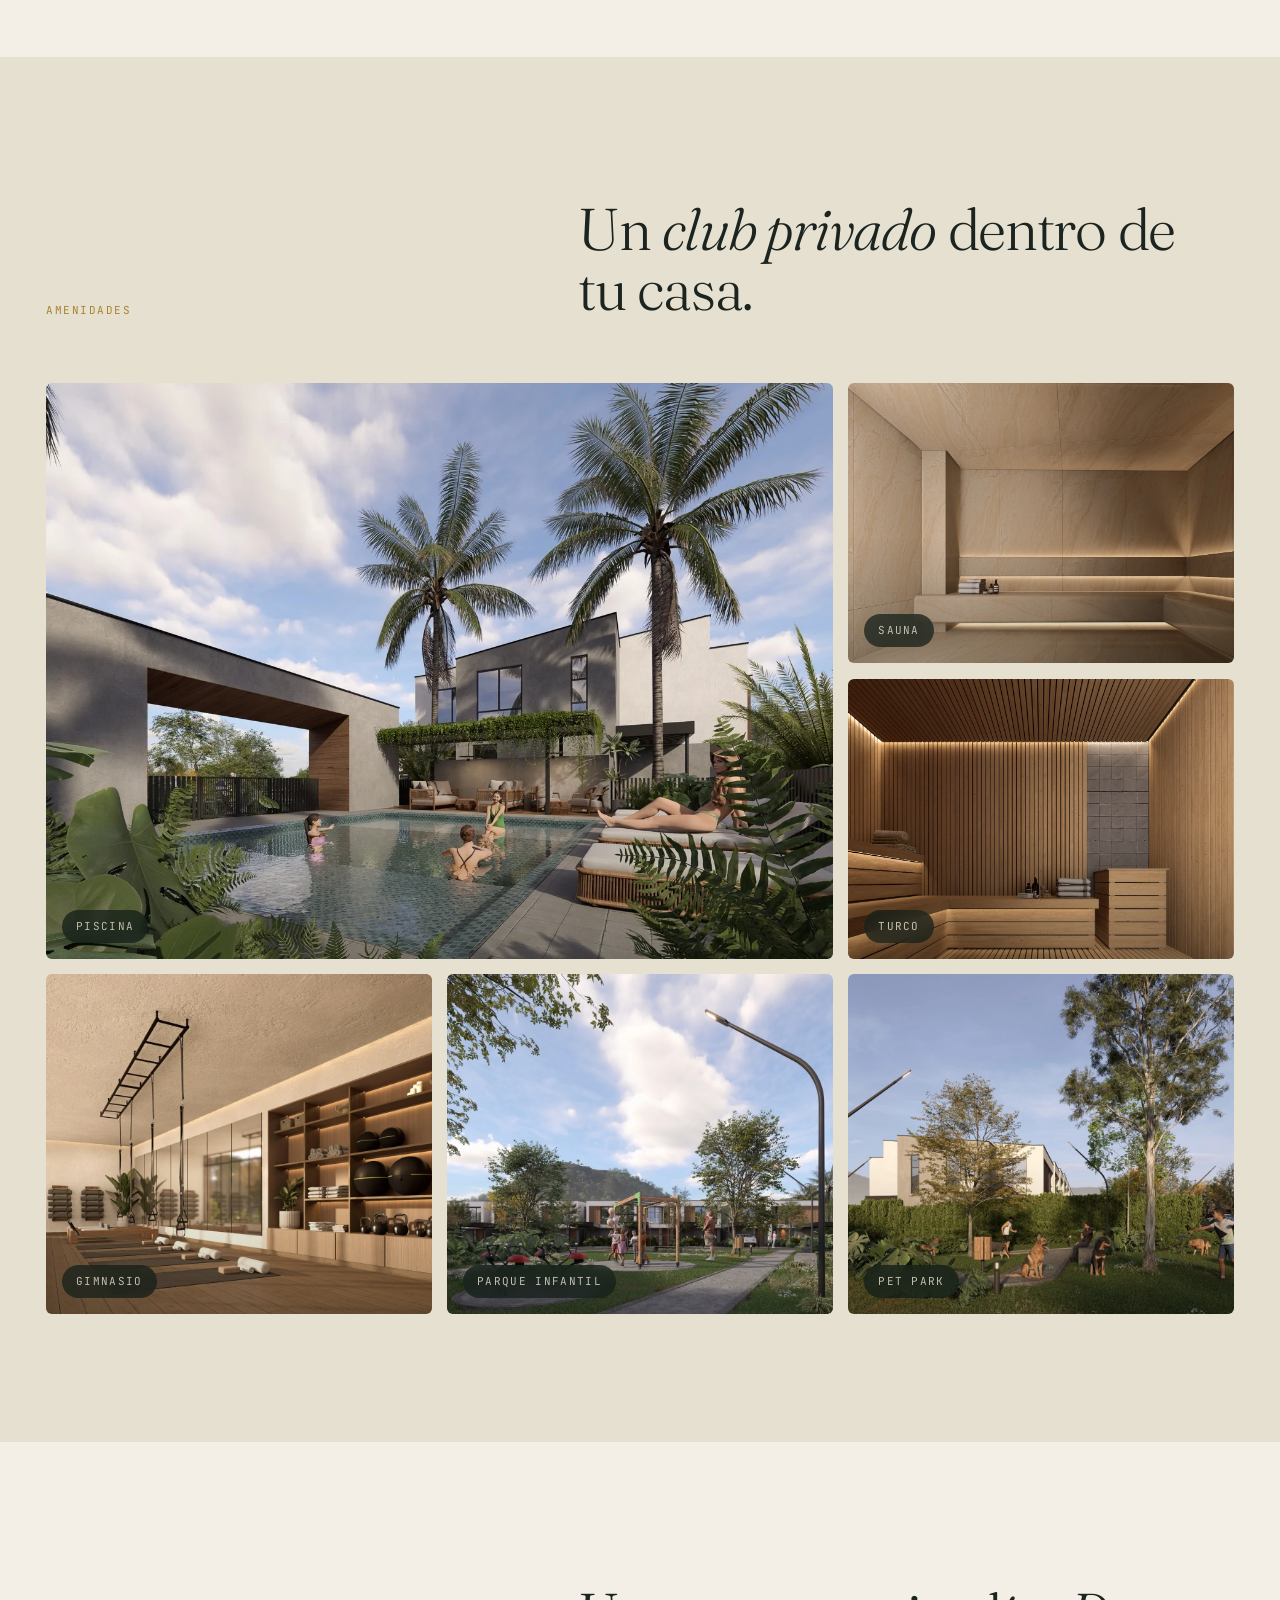
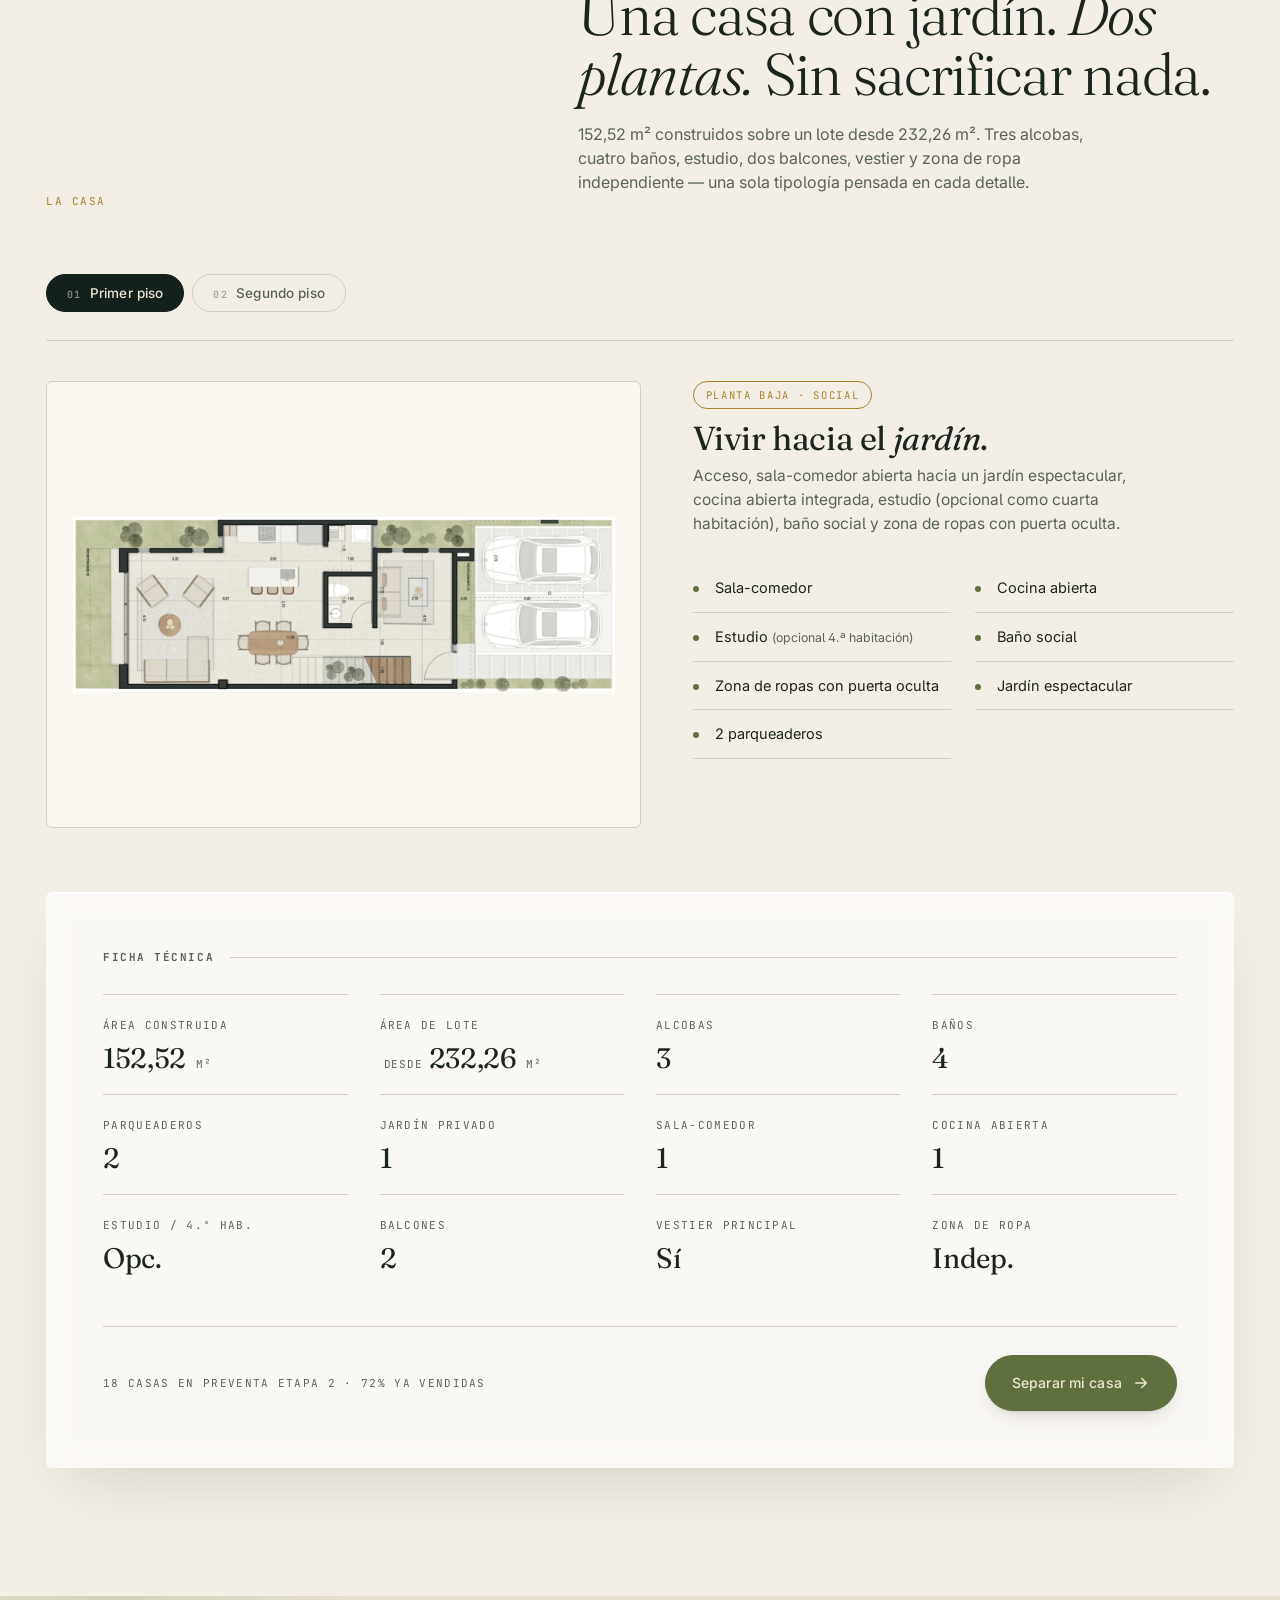
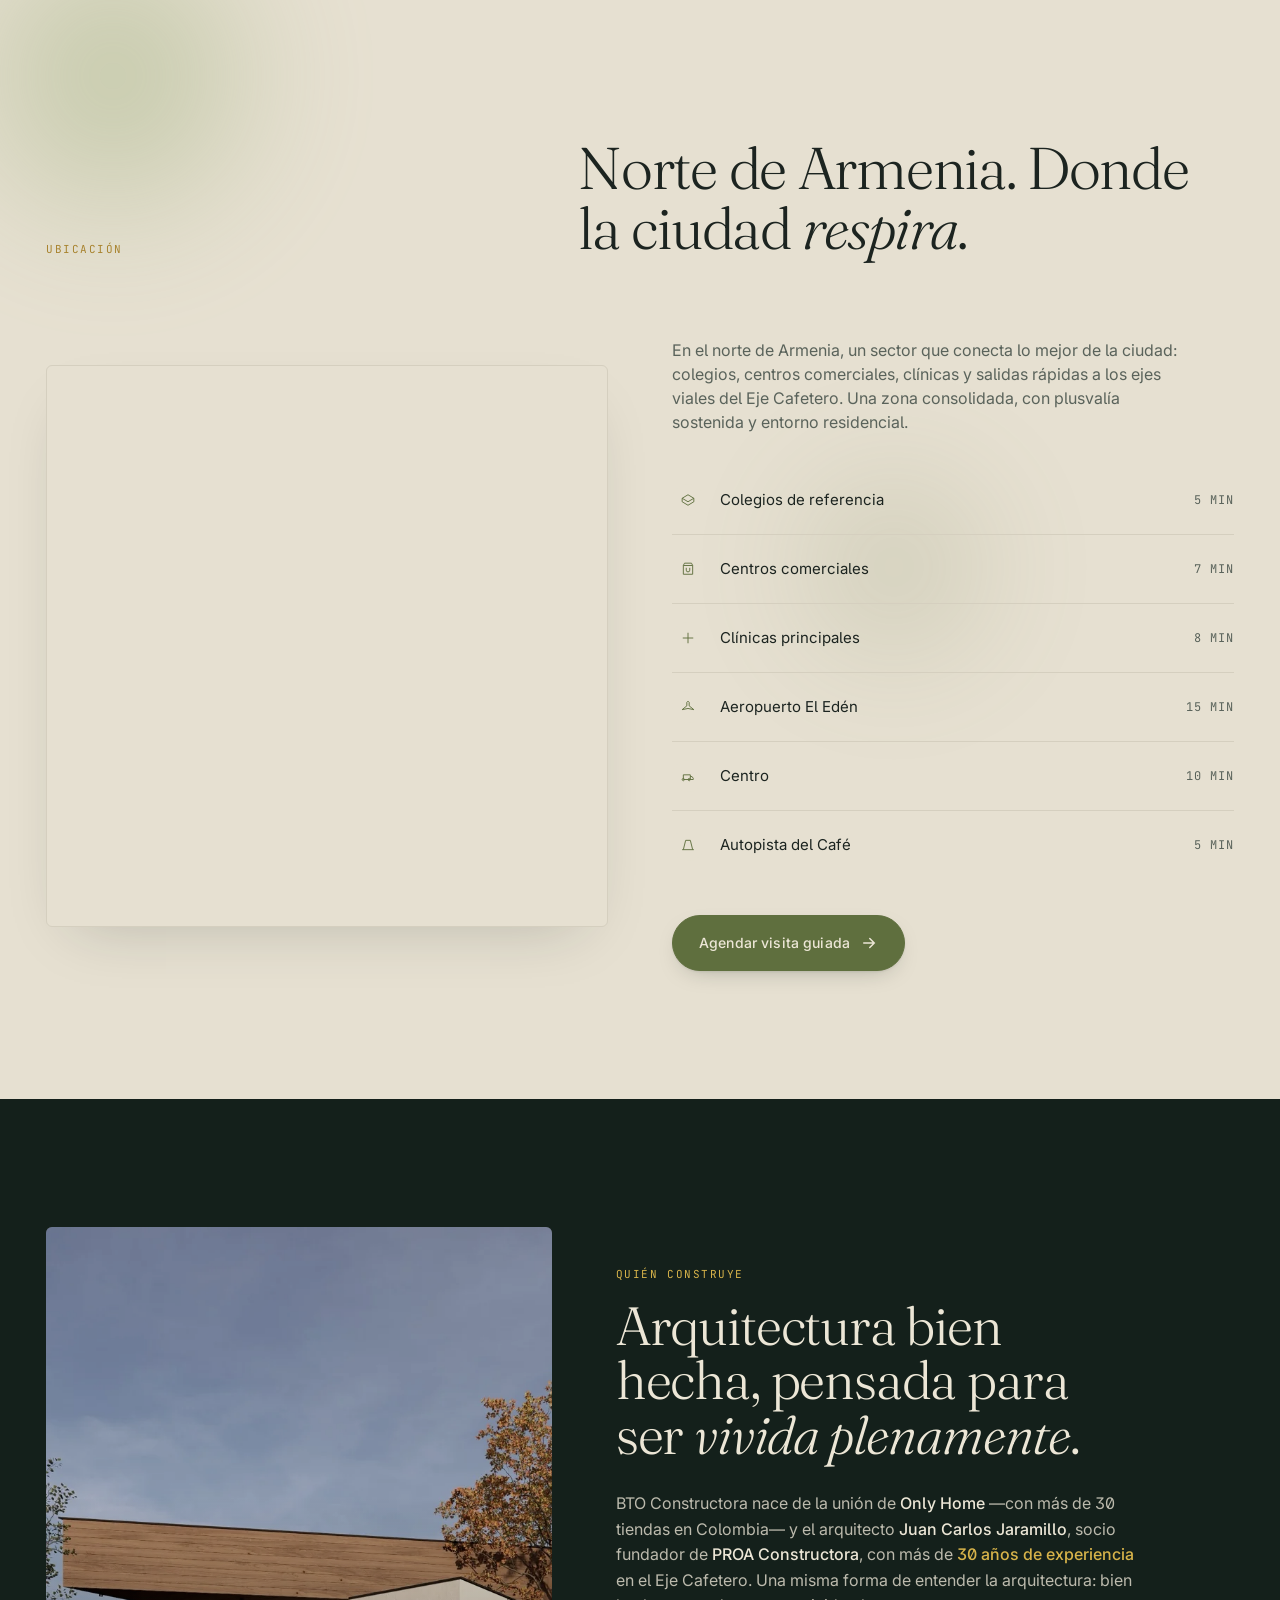
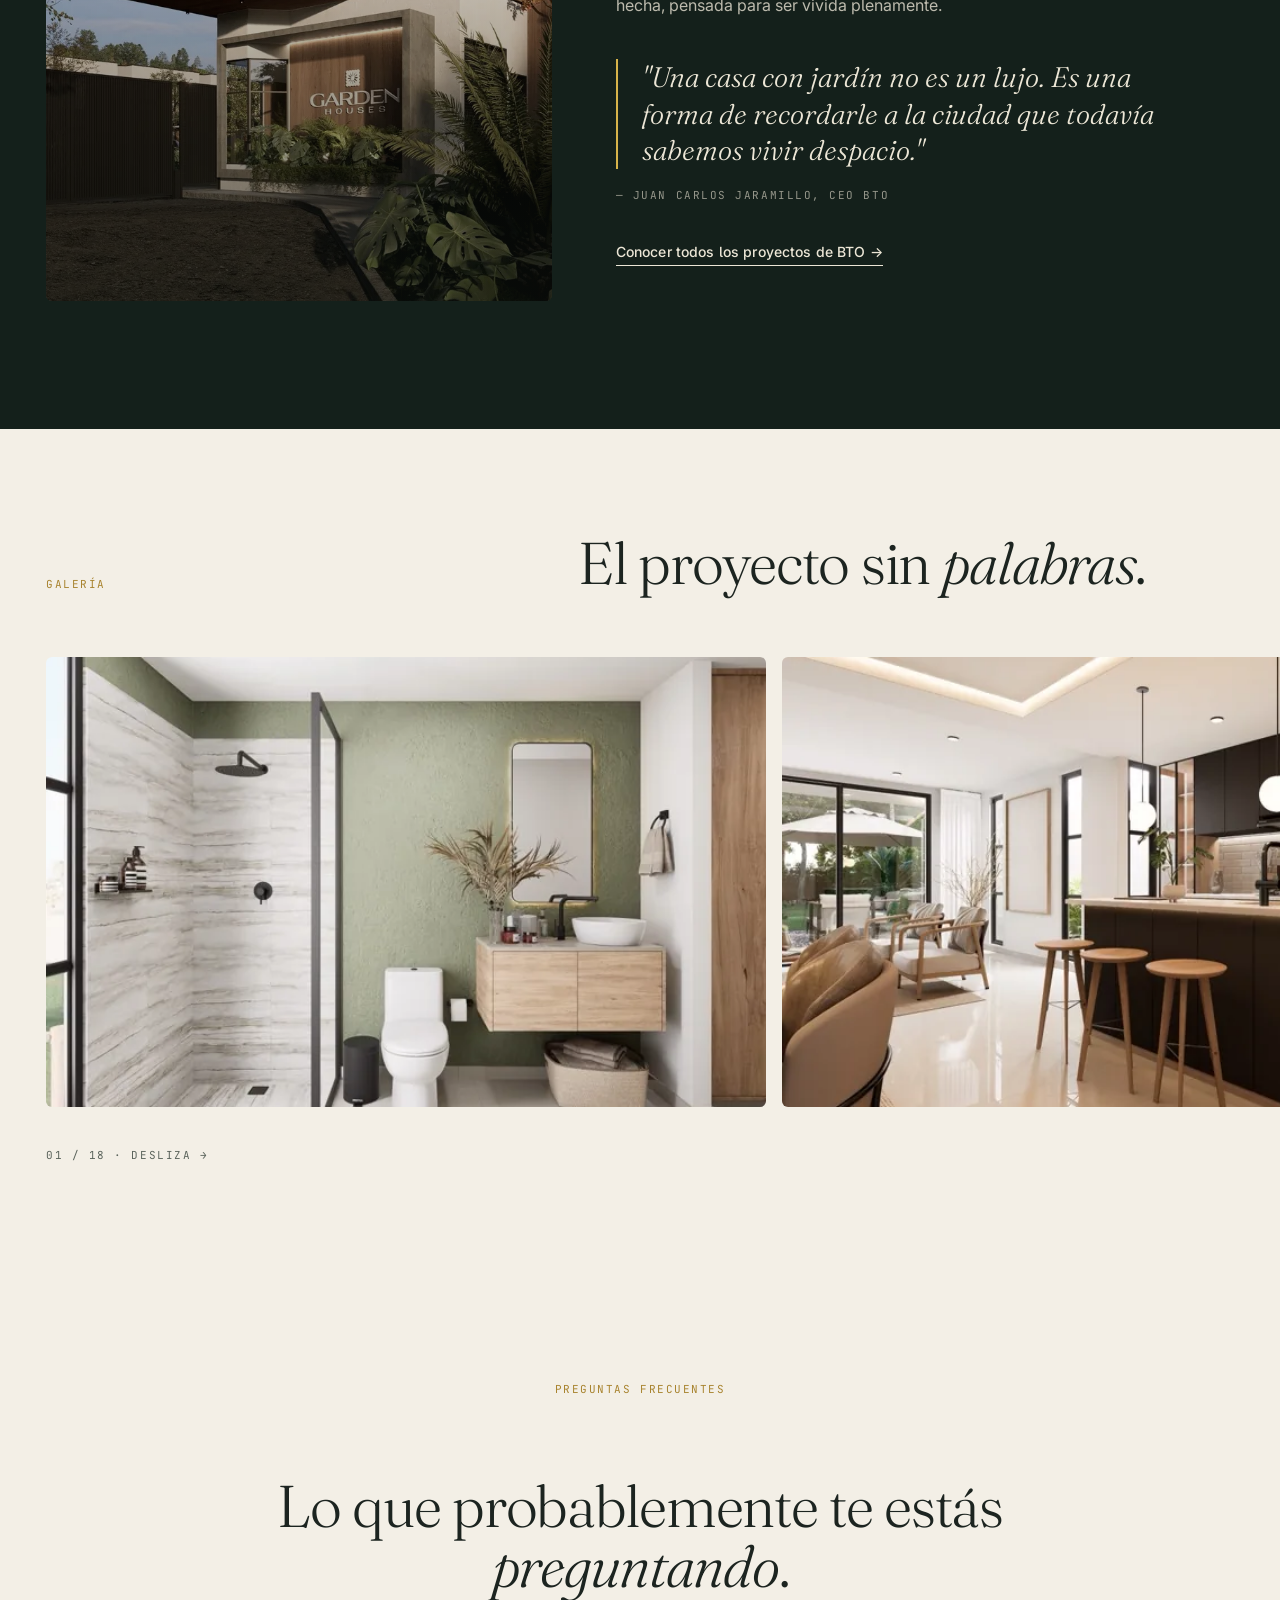
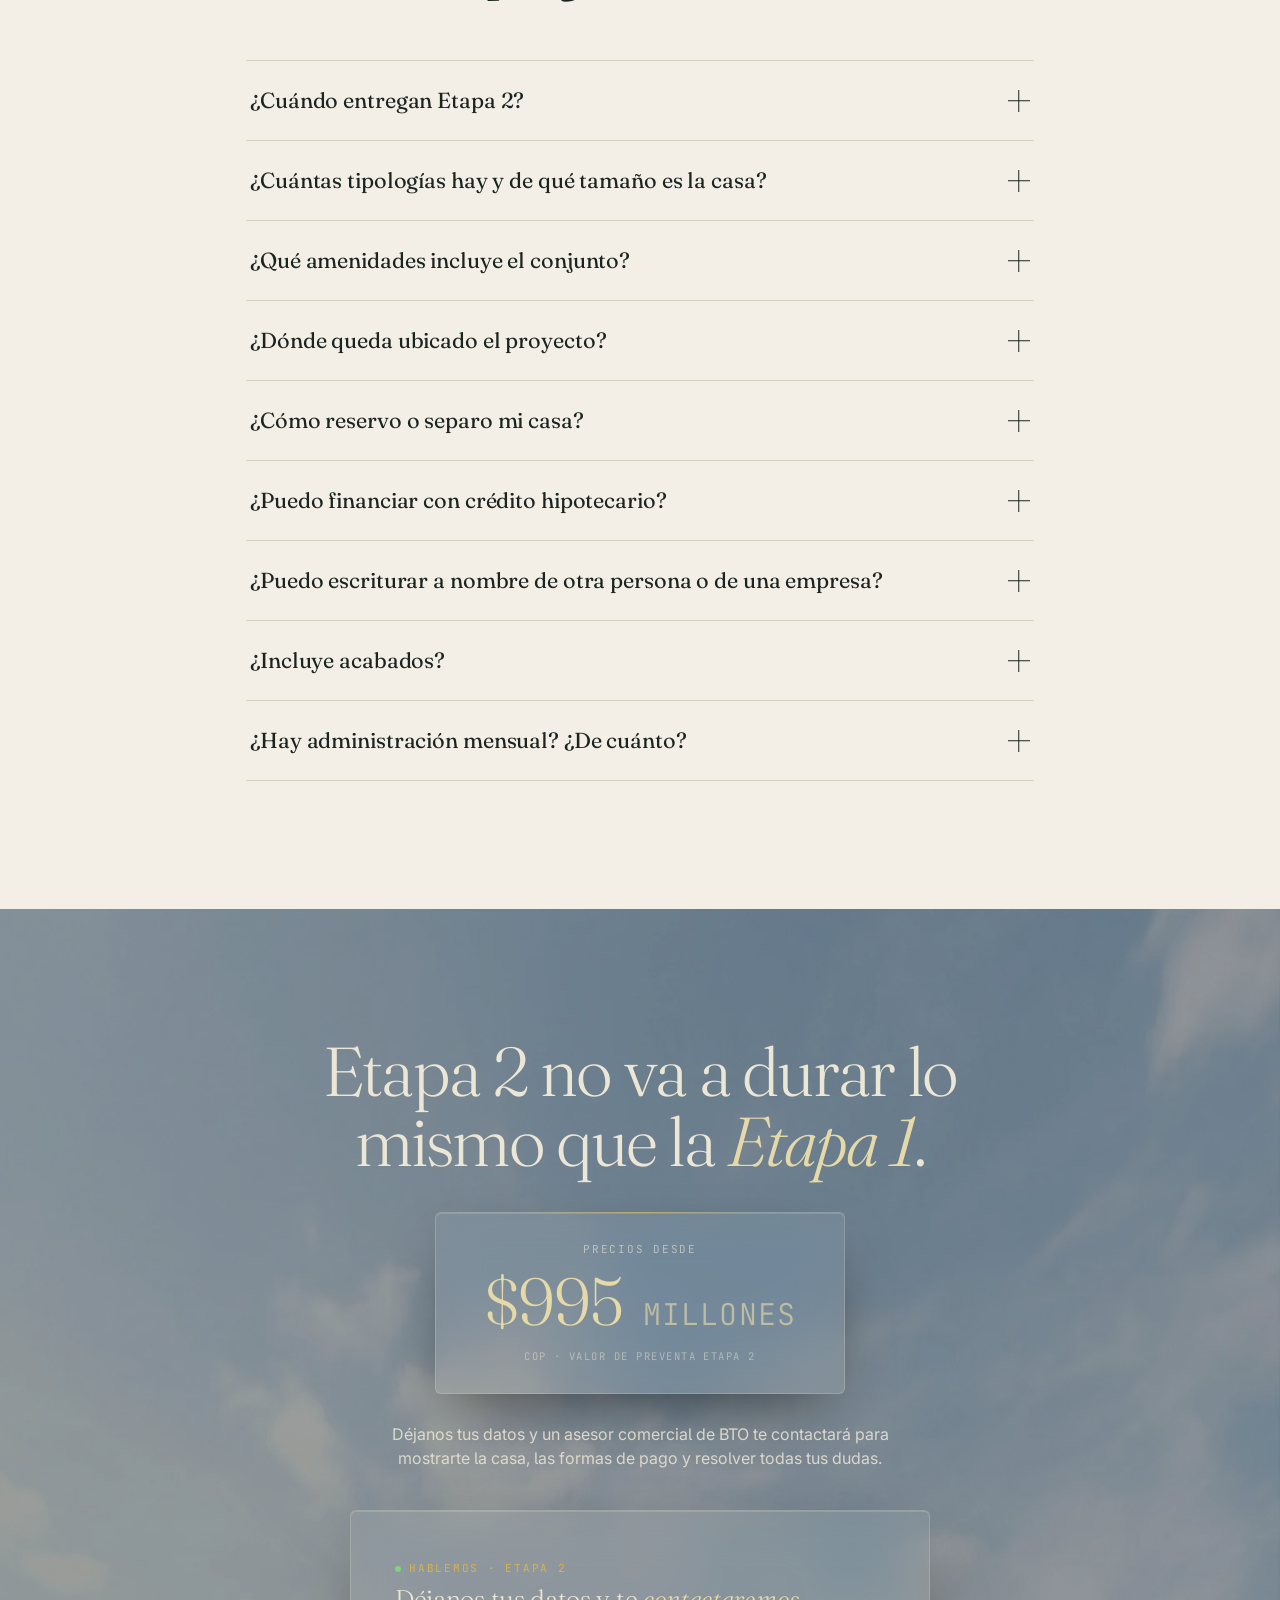
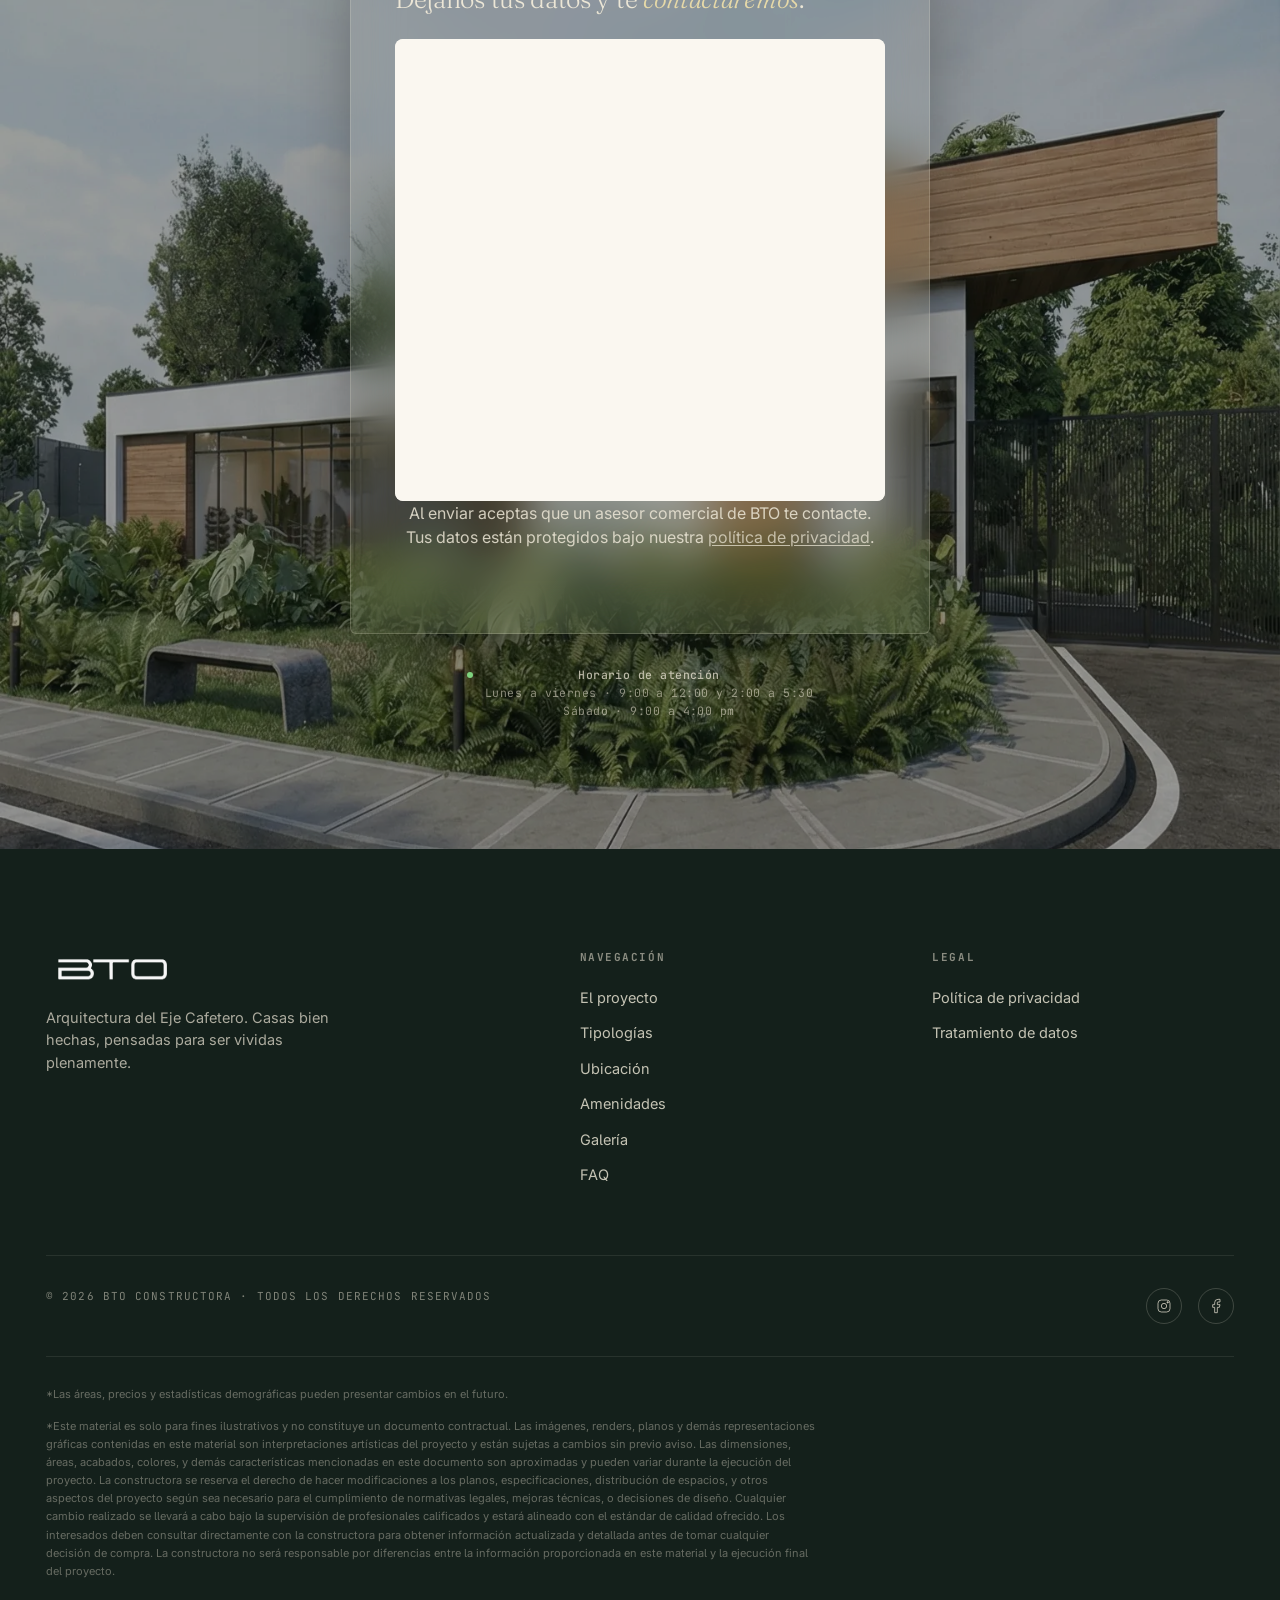
==== commit 952cfa2a: "Analytics: evento personalizado 'formulario' en GA y Meta al enviar el form GHL Co-Authored-By: Clau" ====
--- a/index.html
+++ b/index.html
@@ -2349,6 +2349,39 @@
 
   // Form de Go High Level — el iframe + form_embed.js manejan todo el envío.
 
+  // ========== EVENTO DE CONVERSIÓN: "formulario" (GA + Meta) ==========
+  // El formulario vive en un iframe de GoHighLevel (otro dominio). GHL envía
+  // un postMessage al enviarse; lo escuchamos y disparamos el evento en ambas.
+  (function () {
+    var fired = false;
+    function dispararFormulario() {
+      if (fired) return;
+      fired = true;
+      if (typeof gtag === 'function') {
+        gtag('event', 'formulario', {
+          event_category: 'lead',
+          event_label: 'Garden Houses Etapa 2'
+        });
+      }
+      if (typeof fbq === 'function') {
+        fbq('trackCustom', 'formulario');
+      }
+    }
+    window.addEventListener('message', function (e) {
+      // Seguridad: solo mensajes de dominios de GoHighLevel / LeadConnector
+      var origin = e.origin || '';
+      if (!/(leadconnectorhq|msgsndr|gohighlevel)\.com/i.test(origin)) return;
+      var d = e.data;
+      if (typeof d === 'string') { try { d = JSON.parse(d); } catch (err) {} }
+      var type = '';
+      if (d && typeof d === 'object') { type = d.type || d.event || d.name || ''; }
+      else if (typeof d === 'string') { type = d; }
+      if (typeof type === 'string' && /form.*submit|submitted|submission|lead.*captured/i.test(type)) {
+        dispararFormulario();
+      }
+    });
+  })();
+
   // ========== MODALES LEGALES (popup con scroll) ==========
   const docModals = {
     privacidad: document.getElementById('modalPrivacidad'),
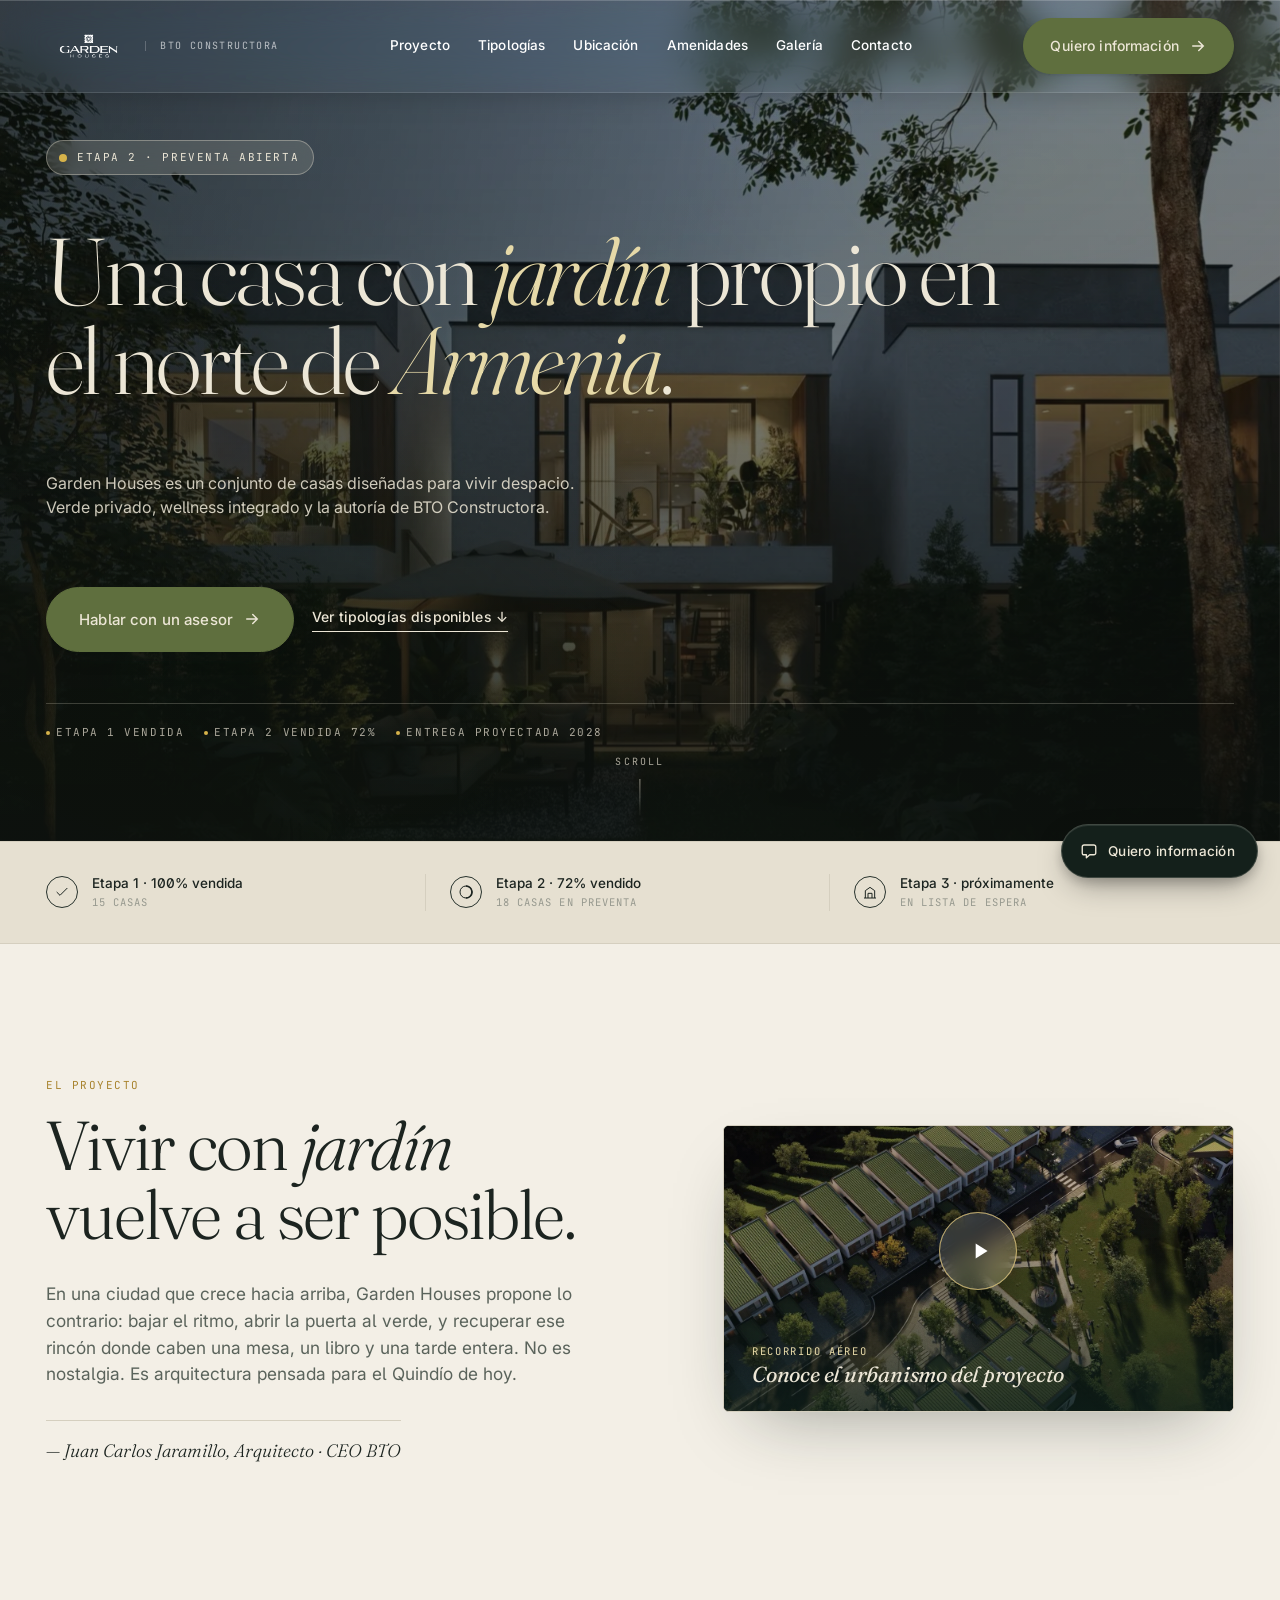
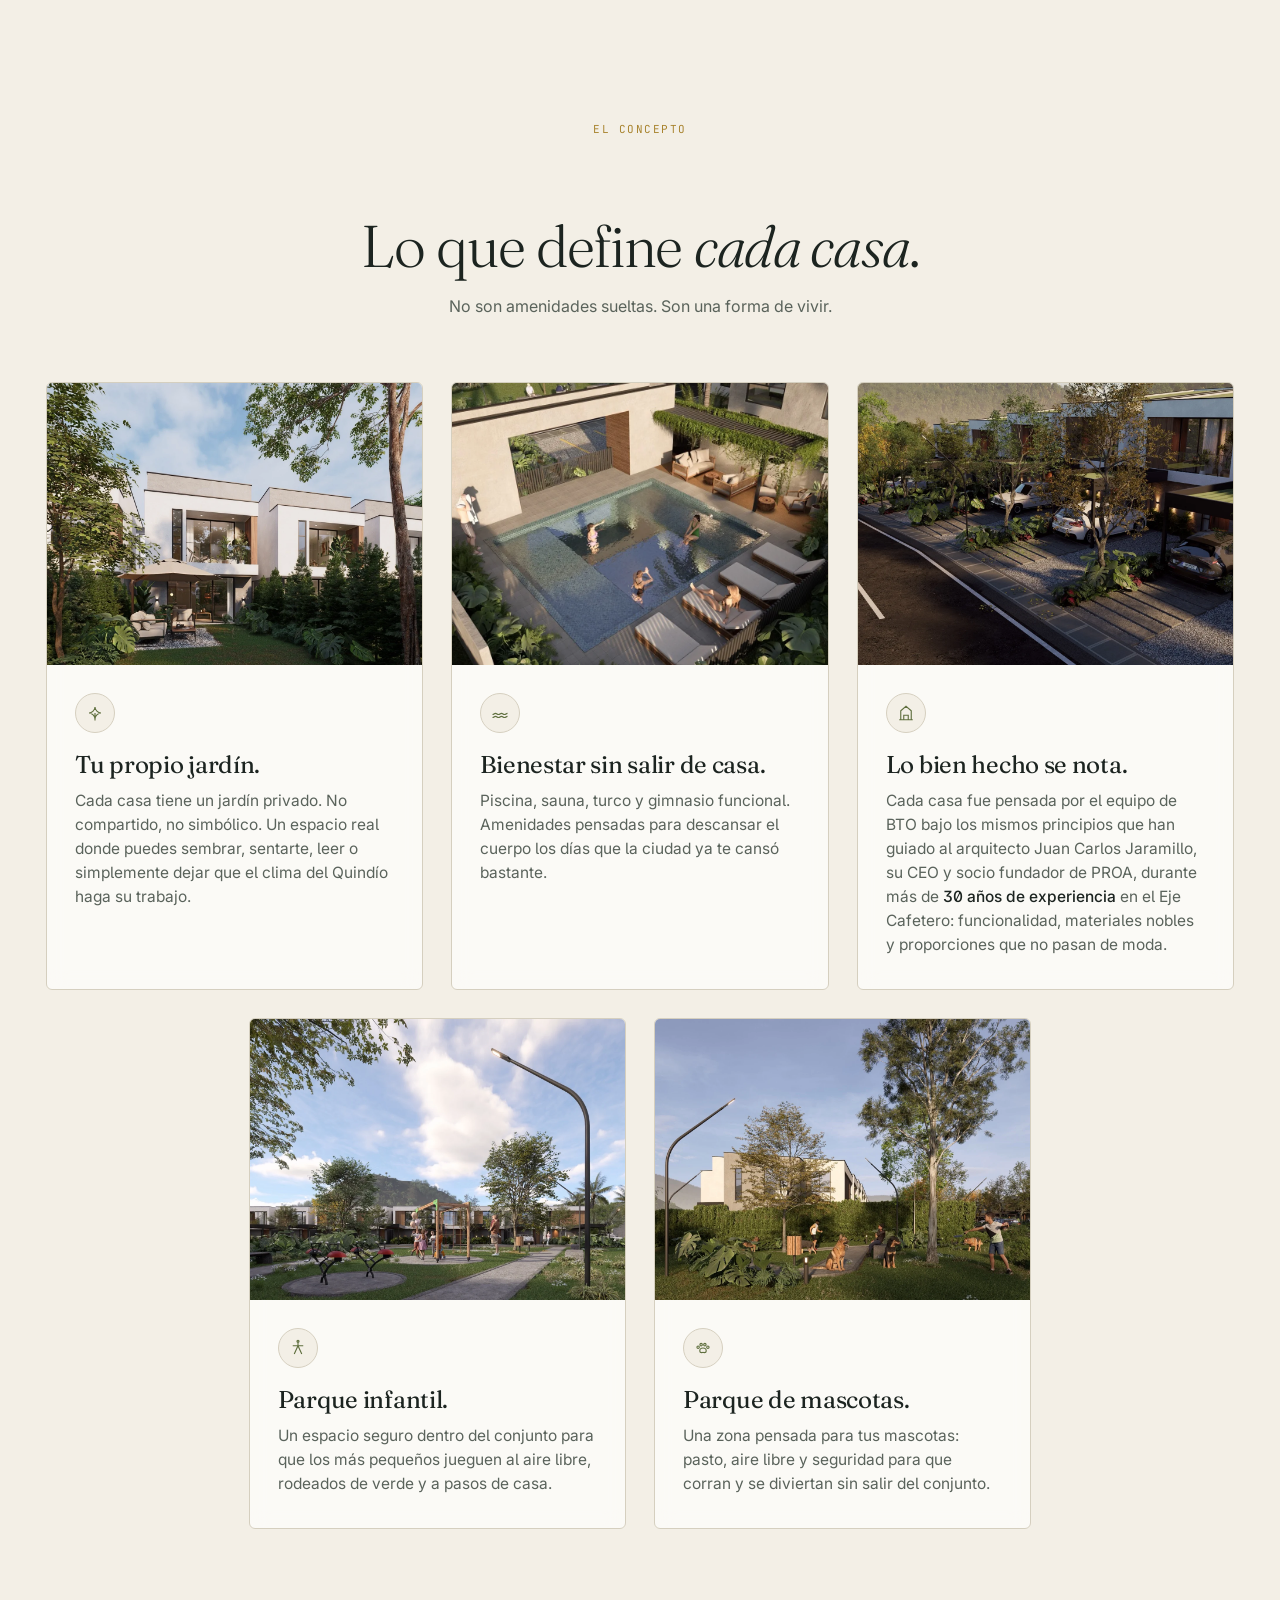
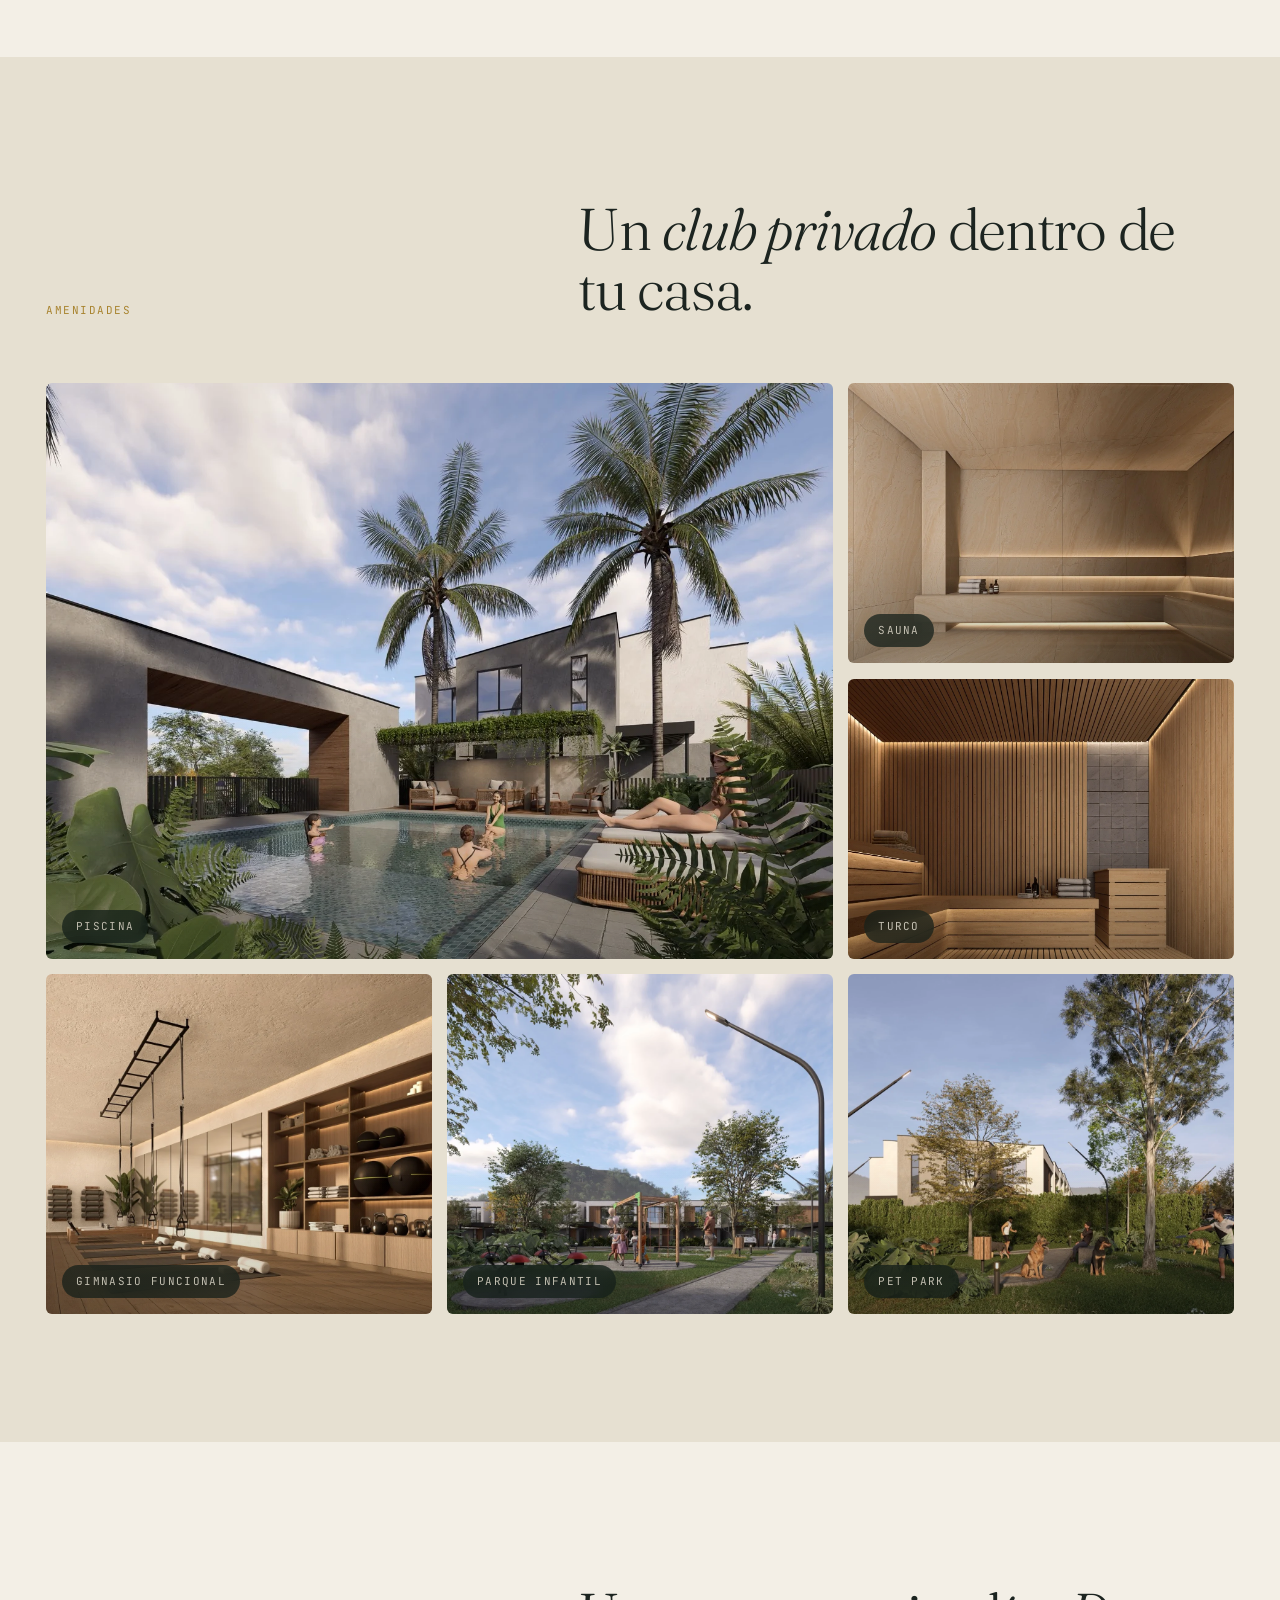
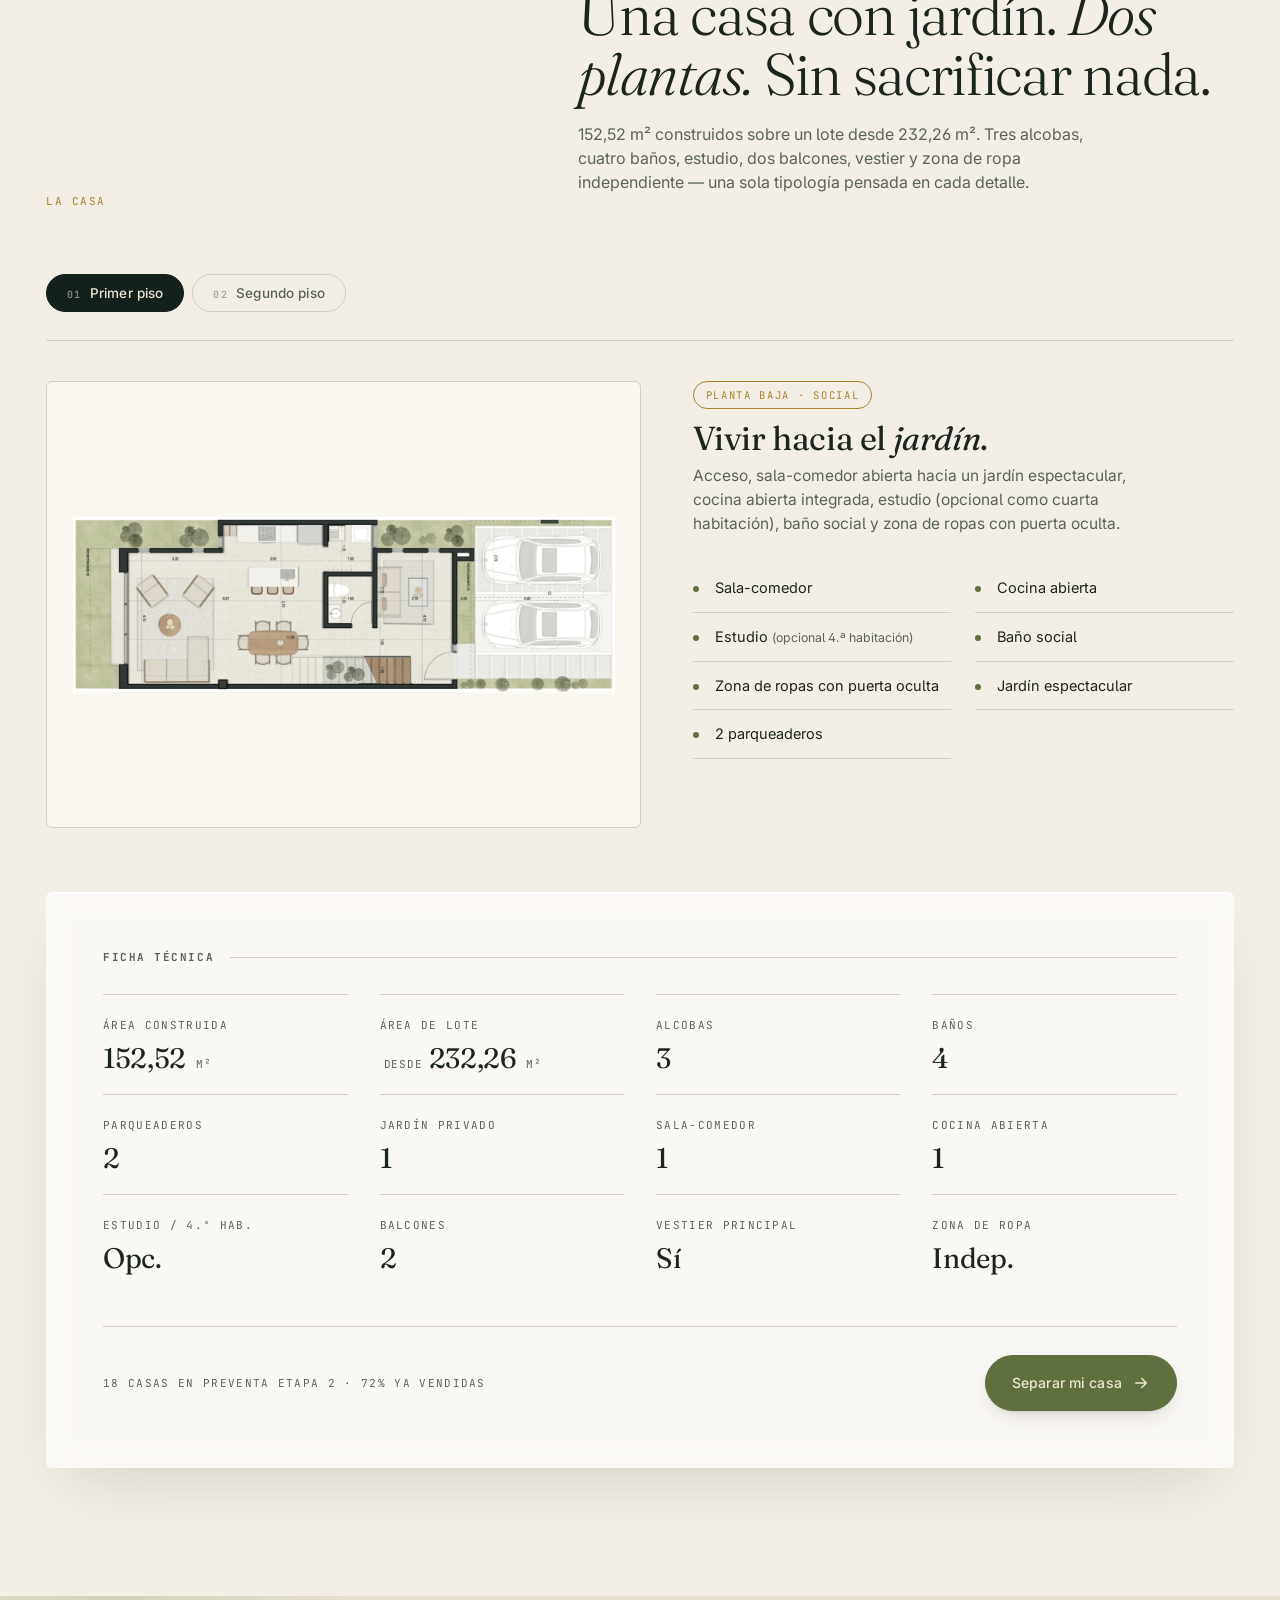
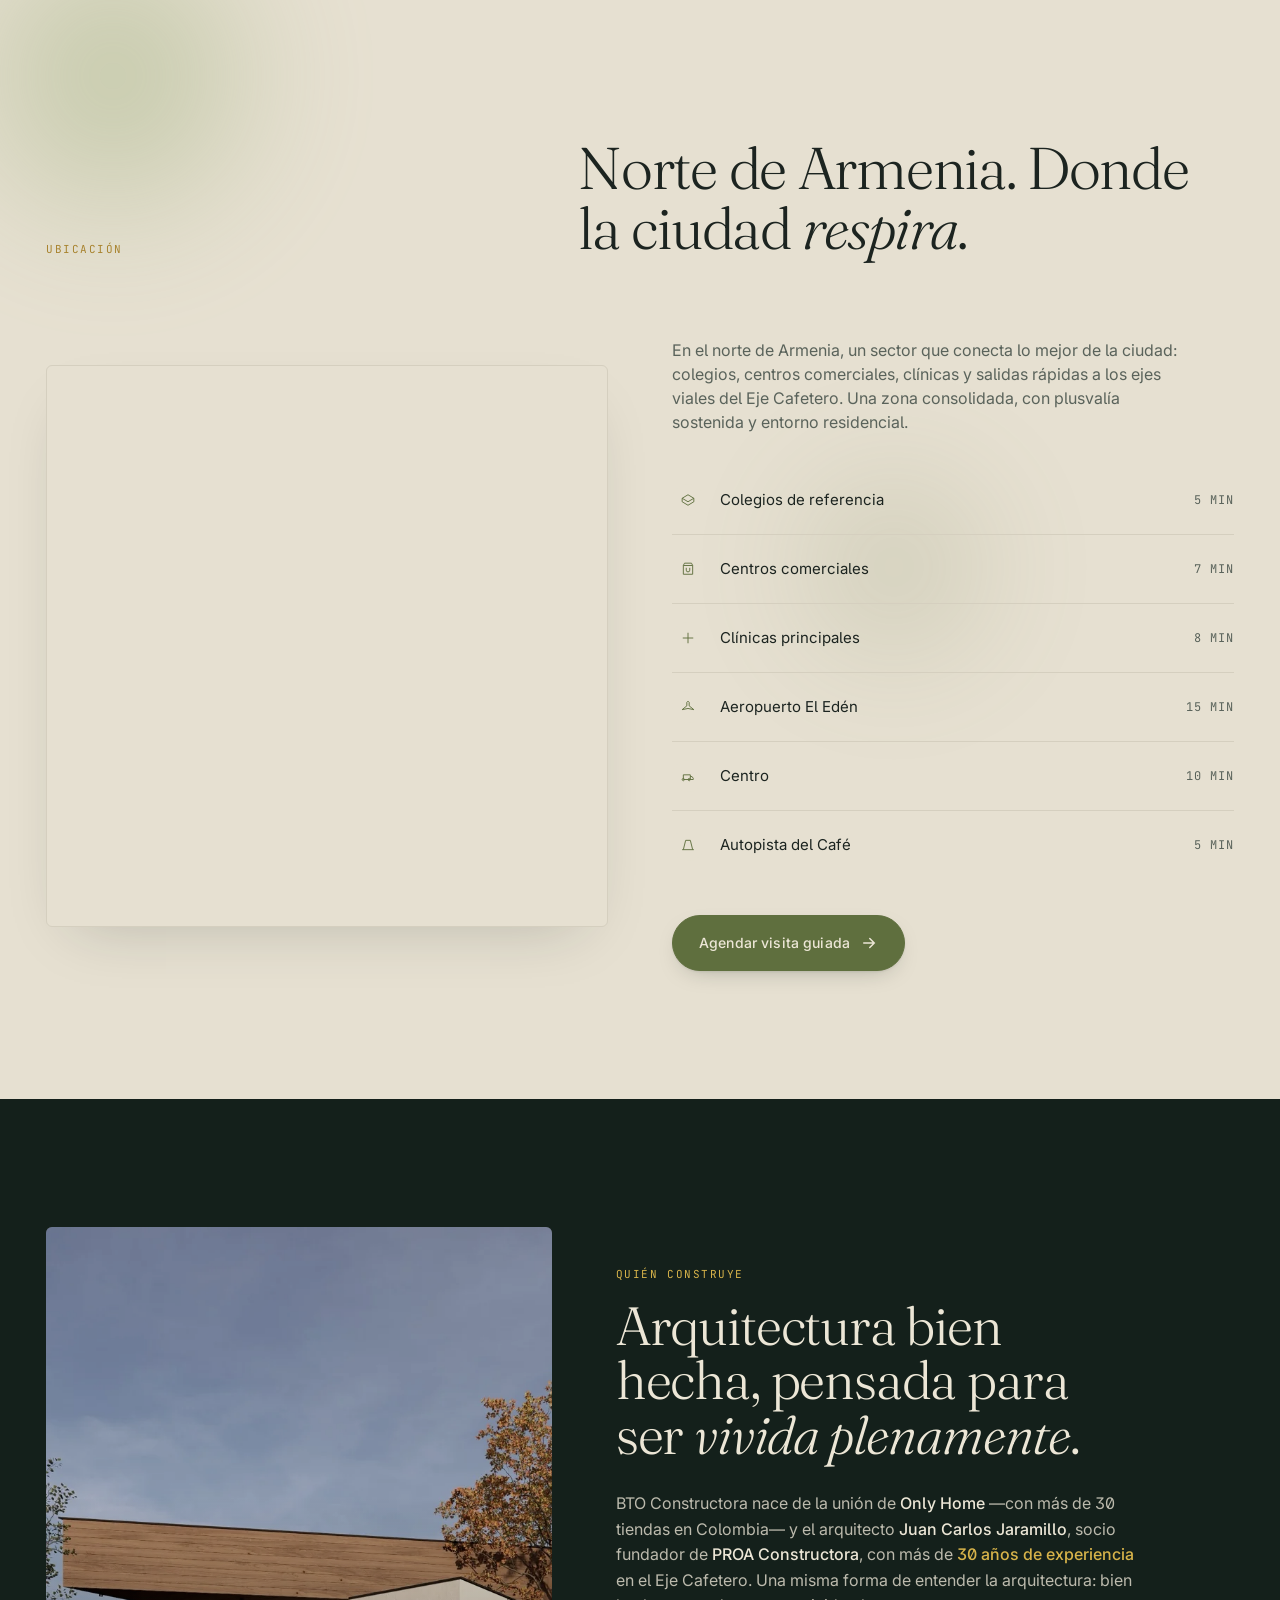
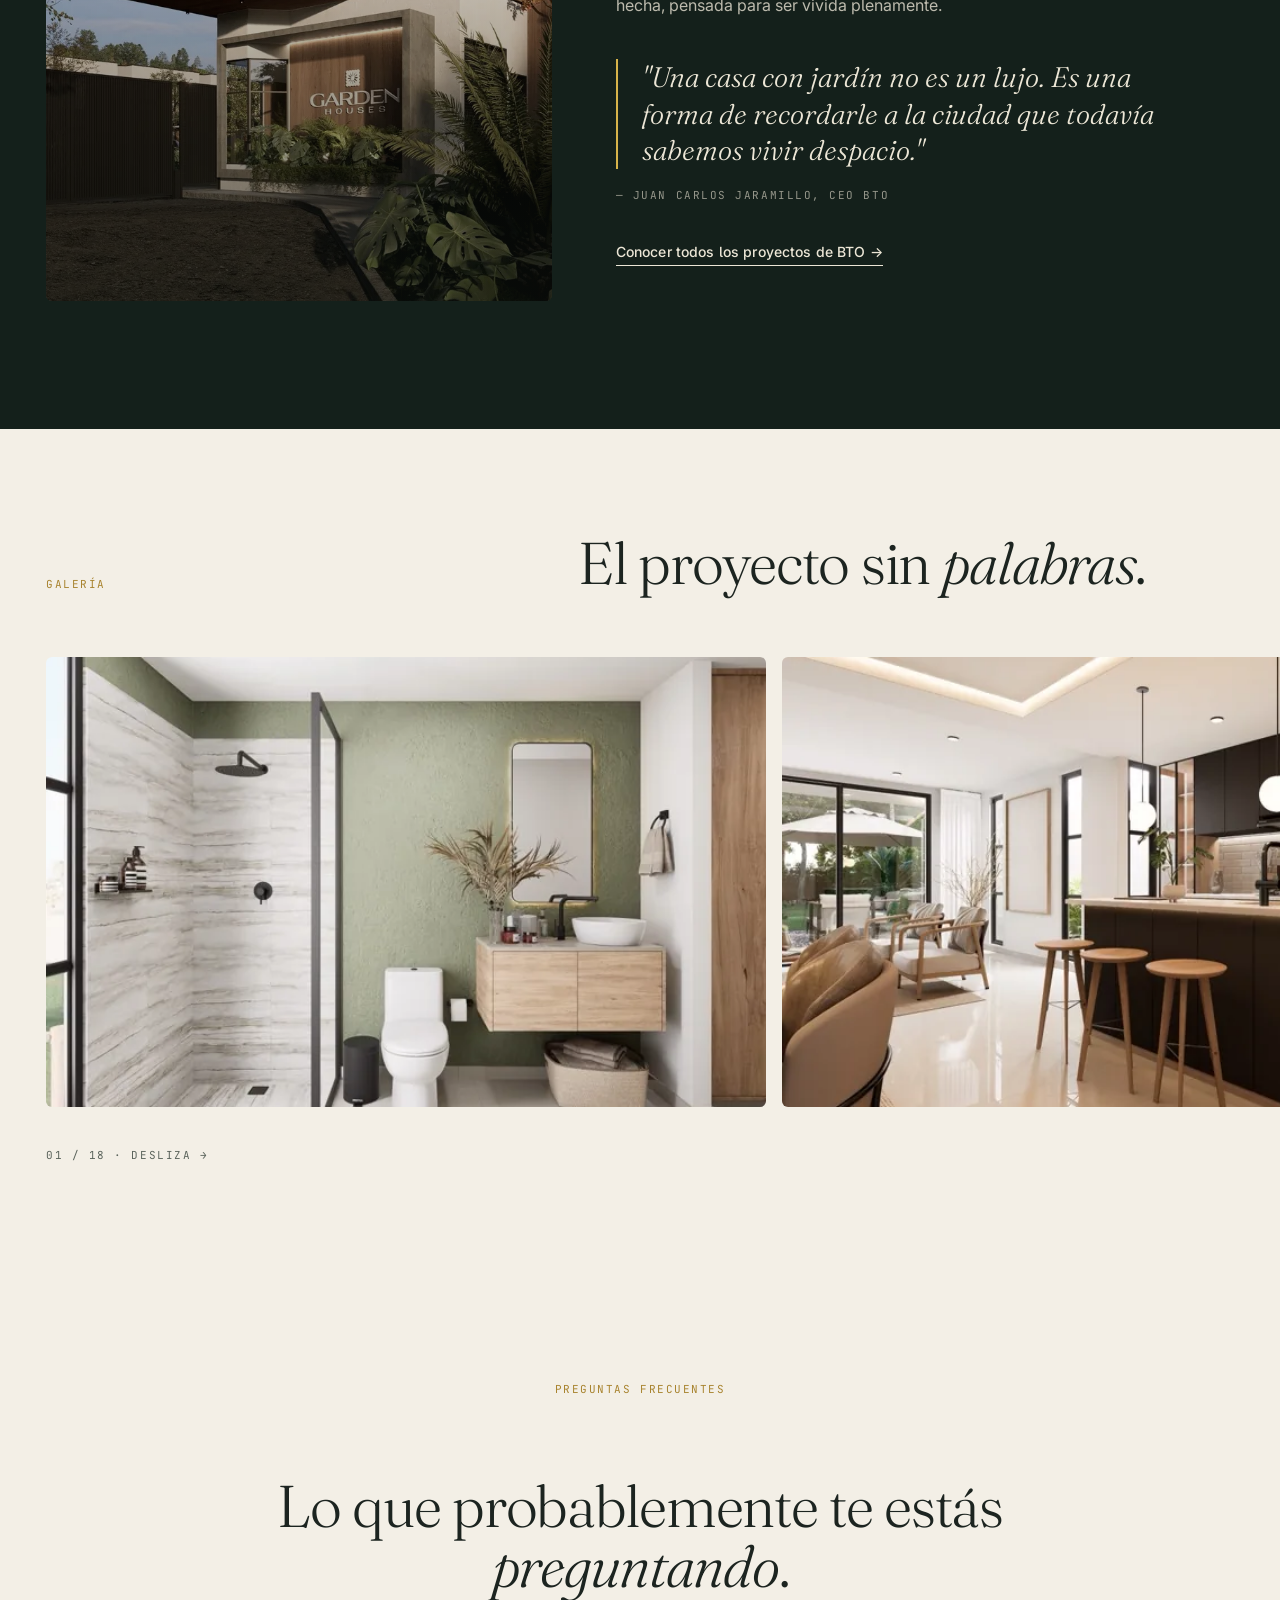
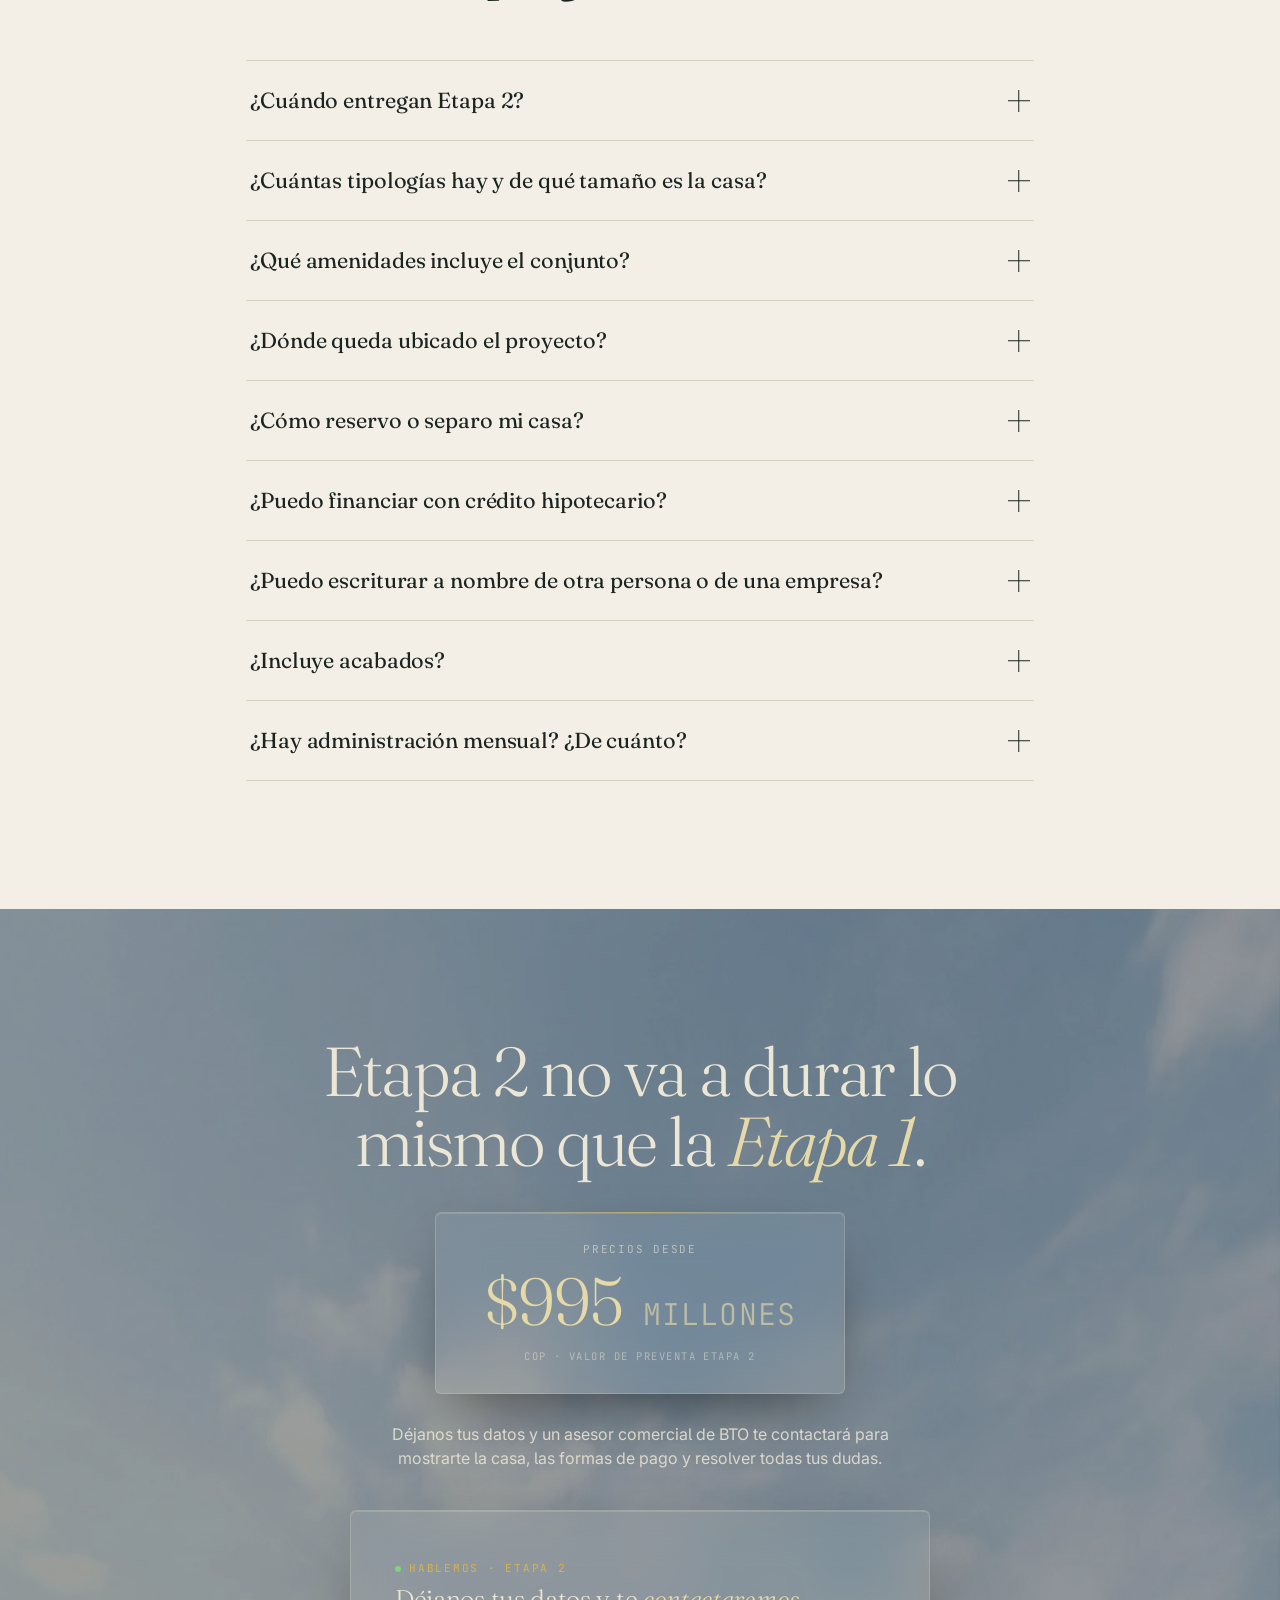
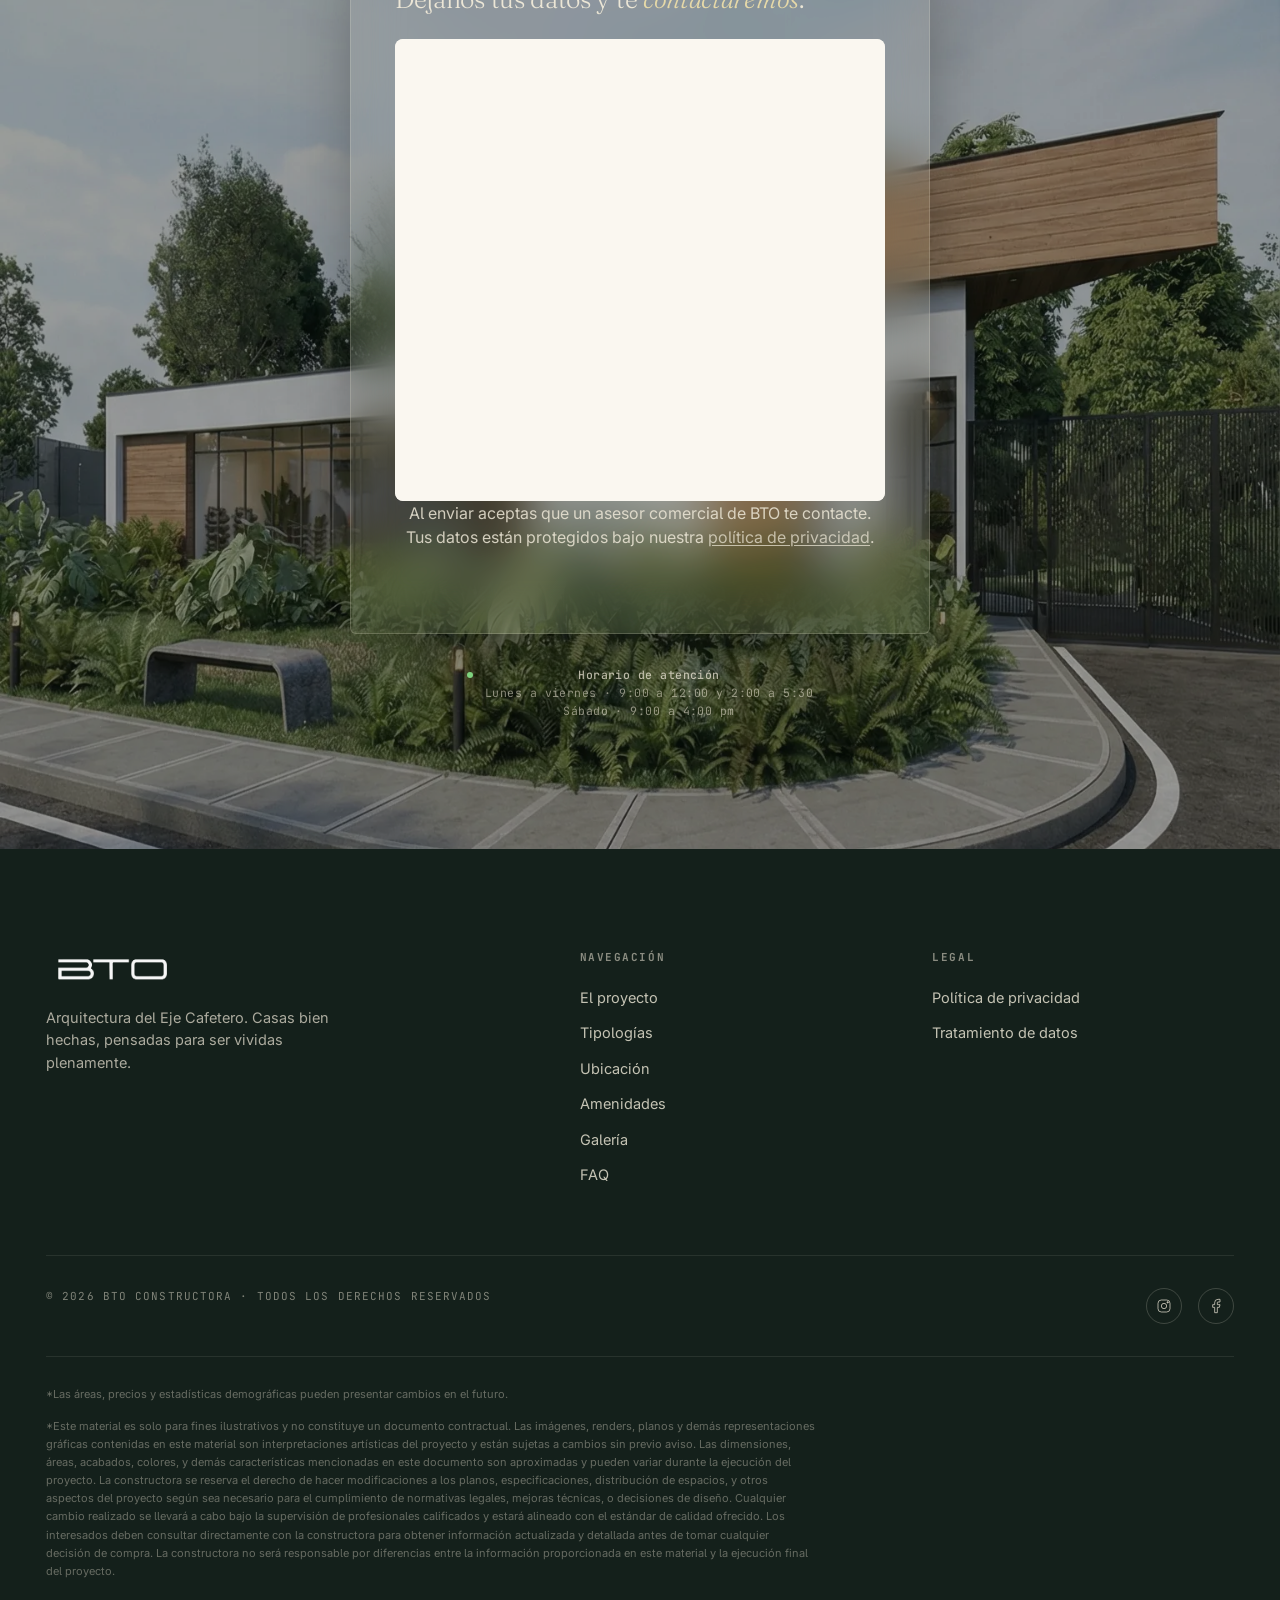
==== commit aebee355: "Amenidades: renombrar label Gimnasio a Gimnasio funcional Co-Authored-By: Claude Sonnet 5 <noreply@a" ====
--- a/index.html
+++ b/index.html
@@ -1553,7 +1553,7 @@
     <div class="amenity a-pool reveal"><img class="img-cover" src="img/27_ZONA-SOCIAL_2.webp" alt="Piscina del conjunto" loading="lazy"><span class="zoom-ic" aria-hidden="true"><svg width="14" height="14" viewBox="0 0 24 24" fill="none" stroke="currentColor" stroke-width="1.6"><circle cx="11" cy="11" r="7"/><path d="m20 20-4.5-4.5M8 11h6M11 8v6"/></svg></span><span class="label">Piscina</span></div>
     <div class="amenity a-sauna reveal"><img class="img-cover" src="img/23_ZONA-SOCIAL.webp" alt="Sauna" loading="lazy"><span class="zoom-ic" aria-hidden="true"><svg width="14" height="14" viewBox="0 0 24 24" fill="none" stroke="currentColor" stroke-width="1.6"><circle cx="11" cy="11" r="7"/><path d="m20 20-4.5-4.5M8 11h6M11 8v6"/></svg></span><span class="label">Sauna</span></div>
     <div class="amenity a-turkish reveal"><img class="img-cover" src="img/25_ZONA-SOCIAL.webp" alt="Turco" loading="lazy"><span class="zoom-ic" aria-hidden="true"><svg width="14" height="14" viewBox="0 0 24 24" fill="none" stroke="currentColor" stroke-width="1.6"><circle cx="11" cy="11" r="7"/><path d="m20 20-4.5-4.5M8 11h6M11 8v6"/></svg></span><span class="label">Turco</span></div>
-    <div class="amenity a-gym reveal"><img class="img-cover" src="img/20_ZONA-SOCIAL_2.webp" alt="Gimnasio funcional" loading="lazy"><span class="zoom-ic" aria-hidden="true"><svg width="14" height="14" viewBox="0 0 24 24" fill="none" stroke="currentColor" stroke-width="1.6"><circle cx="11" cy="11" r="7"/><path d="m20 20-4.5-4.5M8 11h6M11 8v6"/></svg></span><span class="label">Gimnasio</span></div>
+    <div class="amenity a-gym reveal"><img class="img-cover" src="img/20_ZONA-SOCIAL_2.webp" alt="Gimnasio funcional" loading="lazy"><span class="zoom-ic" aria-hidden="true"><svg width="14" height="14" viewBox="0 0 24 24" fill="none" stroke="currentColor" stroke-width="1.6"><circle cx="11" cy="11" r="7"/><path d="m20 20-4.5-4.5M8 11h6M11 8v6"/></svg></span><span class="label">Gimnasio funcional</span></div>
     <div class="amenity a-playground reveal"><img class="img-cover" src="img/31_ZONAS-VERDES_2.webp" alt="Parque infantil entre zonas verdes" loading="lazy"><span class="zoom-ic" aria-hidden="true"><svg width="14" height="14" viewBox="0 0 24 24" fill="none" stroke="currentColor" stroke-width="1.6"><circle cx="11" cy="11" r="7"/><path d="m20 20-4.5-4.5M8 11h6M11 8v6"/></svg></span><span class="label">Parque infantil</span></div>
     <div class="amenity a-pet reveal"><img class="img-cover" src="img/32_ZONAS-VERDES.webp" alt="Pet park" loading="lazy"><span class="zoom-ic" aria-hidden="true"><svg width="14" height="14" viewBox="0 0 24 24" fill="none" stroke="currentColor" stroke-width="1.6"><circle cx="11" cy="11" r="7"/><path d="m20 20-4.5-4.5M8 11h6M11 8v6"/></svg></span><span class="label">Pet park</span></div>
   </div>
@@ -2212,6 +2212,22 @@
 </a>
 
 <script>
+  // ========== TRACKING CENTRAL (GA4 + Meta Pixel) ==========
+  // Una sola función que dispara el mismo evento a ambas plataformas.
+  function trackEvent(name, params) {
+    params = params || {};
+    try { if (typeof gtag === 'function') gtag('event', name, params); } catch (e) {}
+    try { if (typeof fbq === 'function') fbq('trackCustom', name, params); } catch (e) {}
+  }
+
+  // CTAs hacia el formulario (nav, hero, ubicación, tipología, FAB, etc.)
+  document.querySelectorAll('a[href="#contacto"]').forEach(function (el) {
+    el.addEventListener('click', function () {
+      var label = (el.textContent || '').trim().replace(/\s+/g, ' ').slice(0, 60) || 'CTA';
+      trackEvent('cta_formulario', { ubicacion: label });
+    });
+  });
+
   // Nav scroll state
   const nav = document.getElementById('nav');
   const onScroll = () => nav.classList.toggle('scrolled', window.scrollY > 8);
@@ -2237,6 +2253,7 @@
     const key = tab.dataset.typo;
     tabs.forEach(t => t.classList.toggle('active', t === tab));
     panels.forEach(p => p.classList.toggle('active', p.dataset.panel === key));
+    trackEvent('ver_tipologia', { piso: (tab.textContent || '').trim().replace(/\s+/g, ' ') });
   }));
 
   // FAQ accordion
@@ -2245,7 +2262,11 @@
     btn.addEventListener('click', () => {
       const isOpen = item.classList.contains('open');
       document.querySelectorAll('.faq-item').forEach(i => i.classList.remove('open'));
-      if (!isOpen) item.classList.add('open');
+      if (!isOpen) {
+        item.classList.add('open');
+        var q = (btn.querySelector('span')?.textContent || '').trim().slice(0, 90);
+        trackEvent('abrir_faq', { pregunta: q });
+      }
     });
   });
 
@@ -2314,7 +2335,10 @@
     const label = el.querySelector('.label')?.textContent.trim() || '';
     return { src: img.src, alt: img.alt, caption: label };
   });
-  amenityEls.forEach((el, i) => el.addEventListener('click', () => lbOpen(amenitySet, i)));
+  amenityEls.forEach((el, i) => el.addEventListener('click', () => {
+    lbOpen(amenitySet, i);
+    trackEvent('ver_galeria', { fuente: 'amenidades', item: amenitySet[i].caption });
+  }));
 
   // Wire gallery items to lightbox
   const galleryEls = [...document.querySelectorAll('.gallery-item')];
@@ -2322,7 +2346,10 @@
     const img = el.querySelector('img');
     return { src: img.src, alt: img.alt, caption: img.alt };
   });
-  galleryEls.forEach((el, i) => el.addEventListener('click', () => lbOpen(gallerySet, i)));
+  galleryEls.forEach((el, i) => el.addEventListener('click', () => {
+    lbOpen(gallerySet, i);
+    trackEvent('ver_galeria', { fuente: 'galeria', posicion: i + 1 });
+  }));
 
   // Touch swipe support
   let tX = 0;
@@ -2336,6 +2363,7 @@
   document.querySelectorAll('.video-poster').forEach(poster => {
     poster.addEventListener('click', () => {
       const id = poster.dataset.yt;
+      trackEvent('video_play', { video: 'urbanismo' });
       const wrap = poster.parentElement;
       const iframe = document.createElement('iframe');
       iframe.src = 'https://www.youtube-nocookie.com/embed/' + id + '?autoplay=1&rel=0&modestbranding=1';
@@ -2364,6 +2392,9 @@
         });
       }
       if (typeof fbq === 'function') {
+        // Evento estándar de Meta (Cliente potencial) — para optimización de campañas
+        fbq('track', 'Lead', { content_name: 'Garden Houses Etapa 2' });
+        // Evento personalizado — para reporte detallado propio
         fbq('trackCustom', 'formulario');
       }
     }
@@ -2396,6 +2427,7 @@
     m.classList.add('open');
     m.setAttribute('aria-hidden', 'false');
     document.body.classList.add('doc-open');
+    trackEvent('ver_legal', { documento: key });
     const body = m.querySelector('.doc-body');
     if (body) body.scrollTop = 0;
     const closeBtn = m.querySelector('.doc-close');
